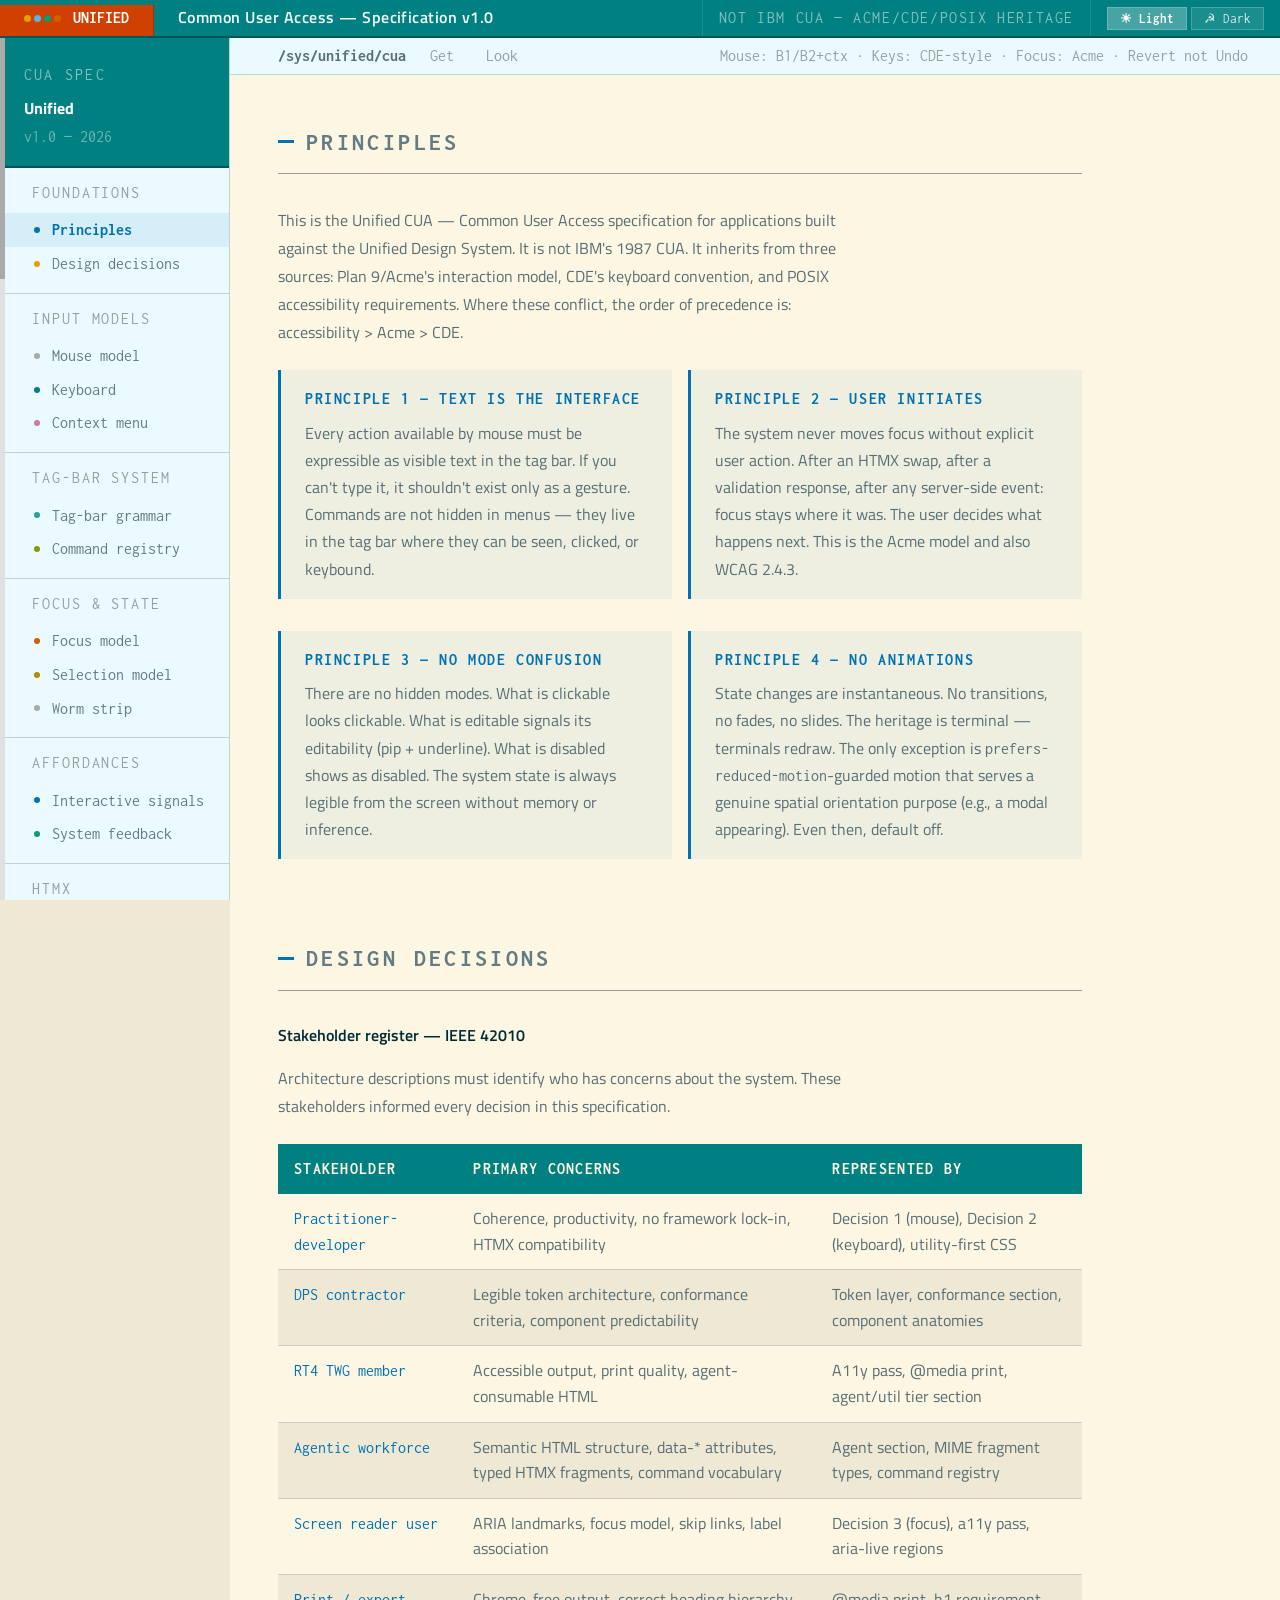
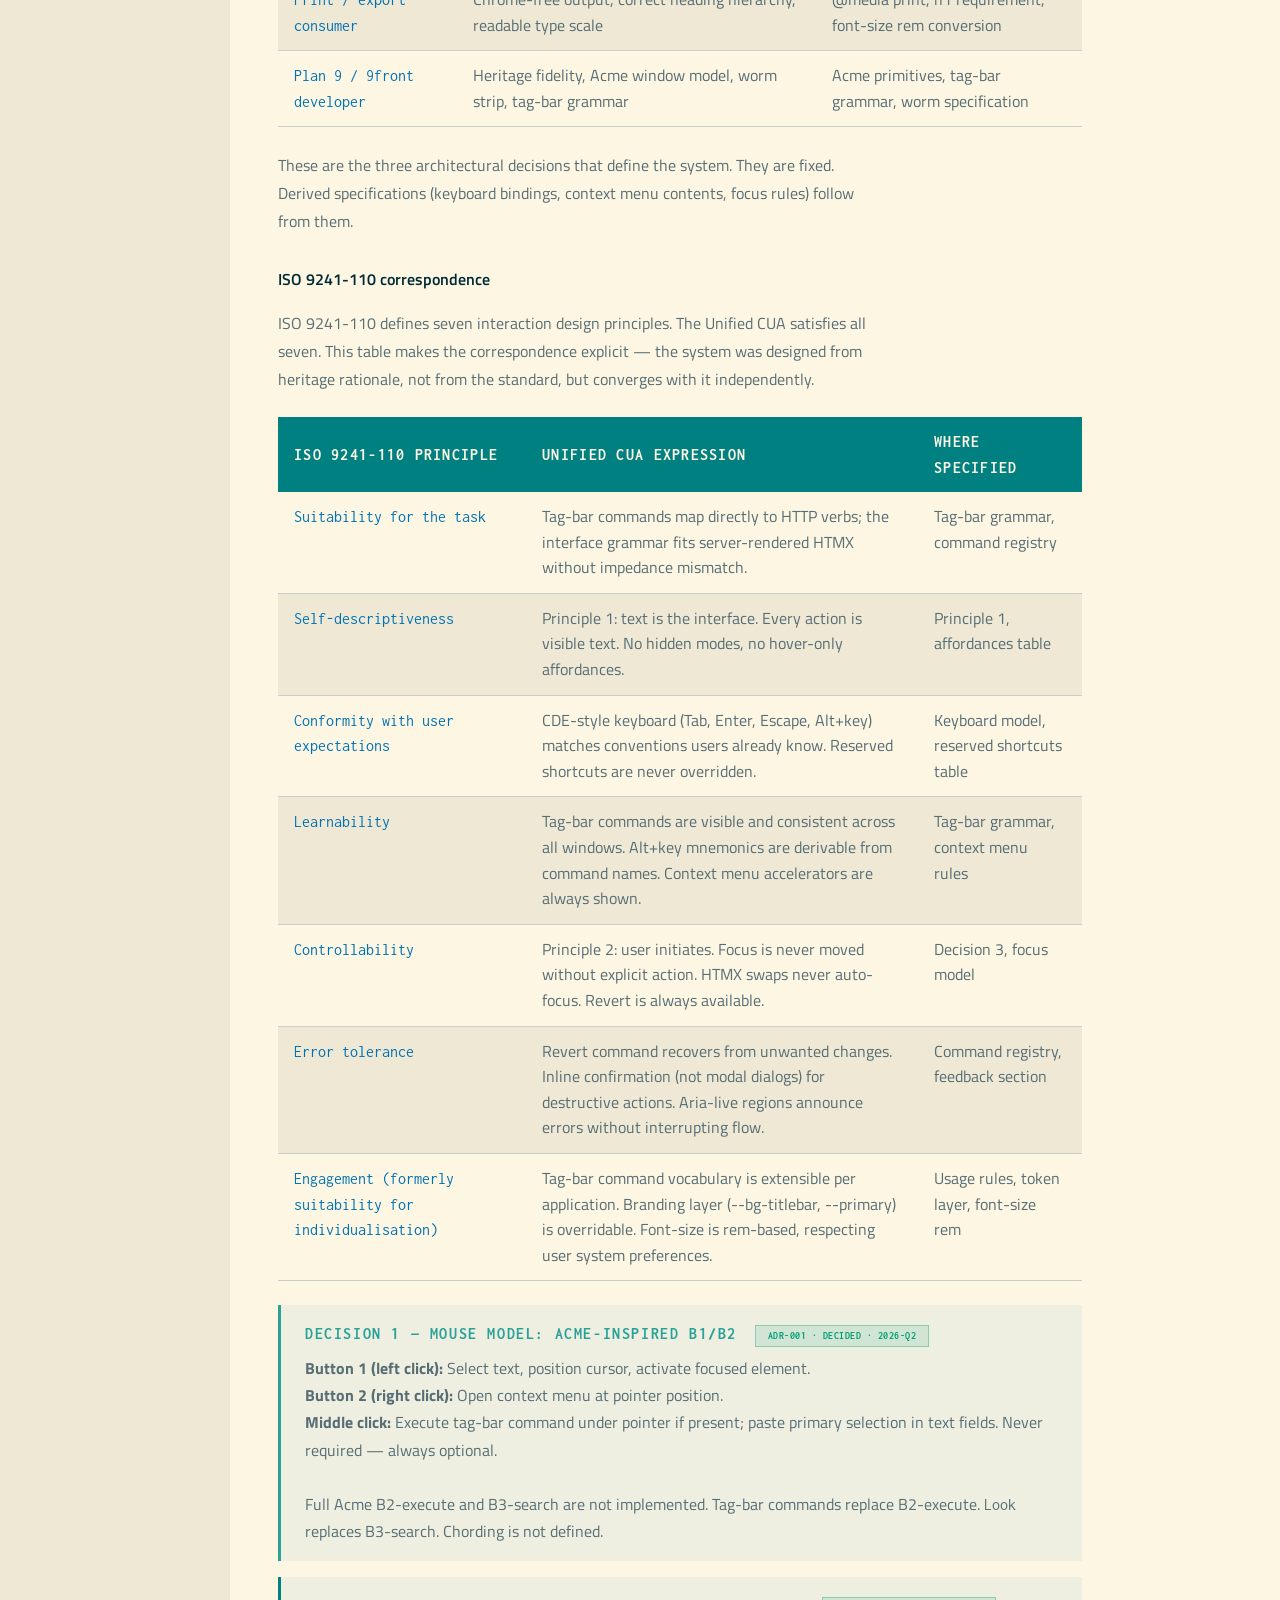
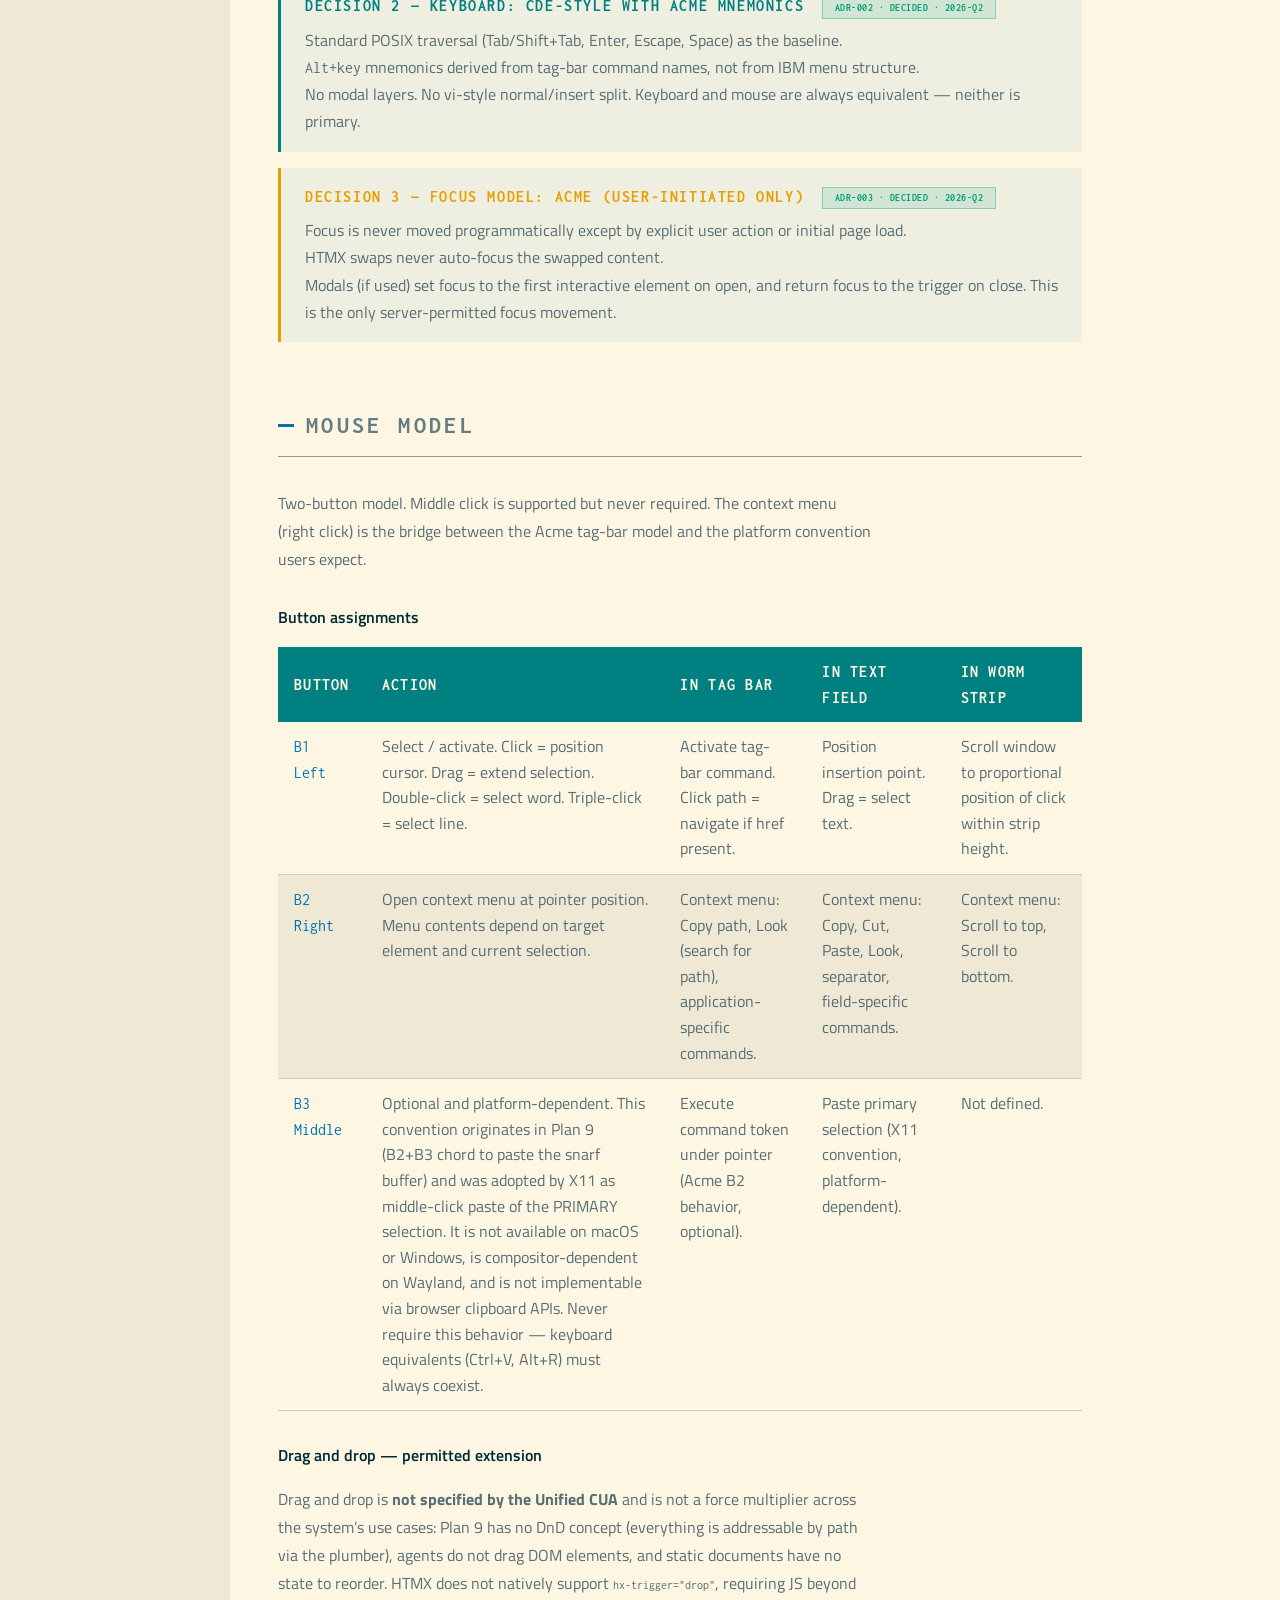
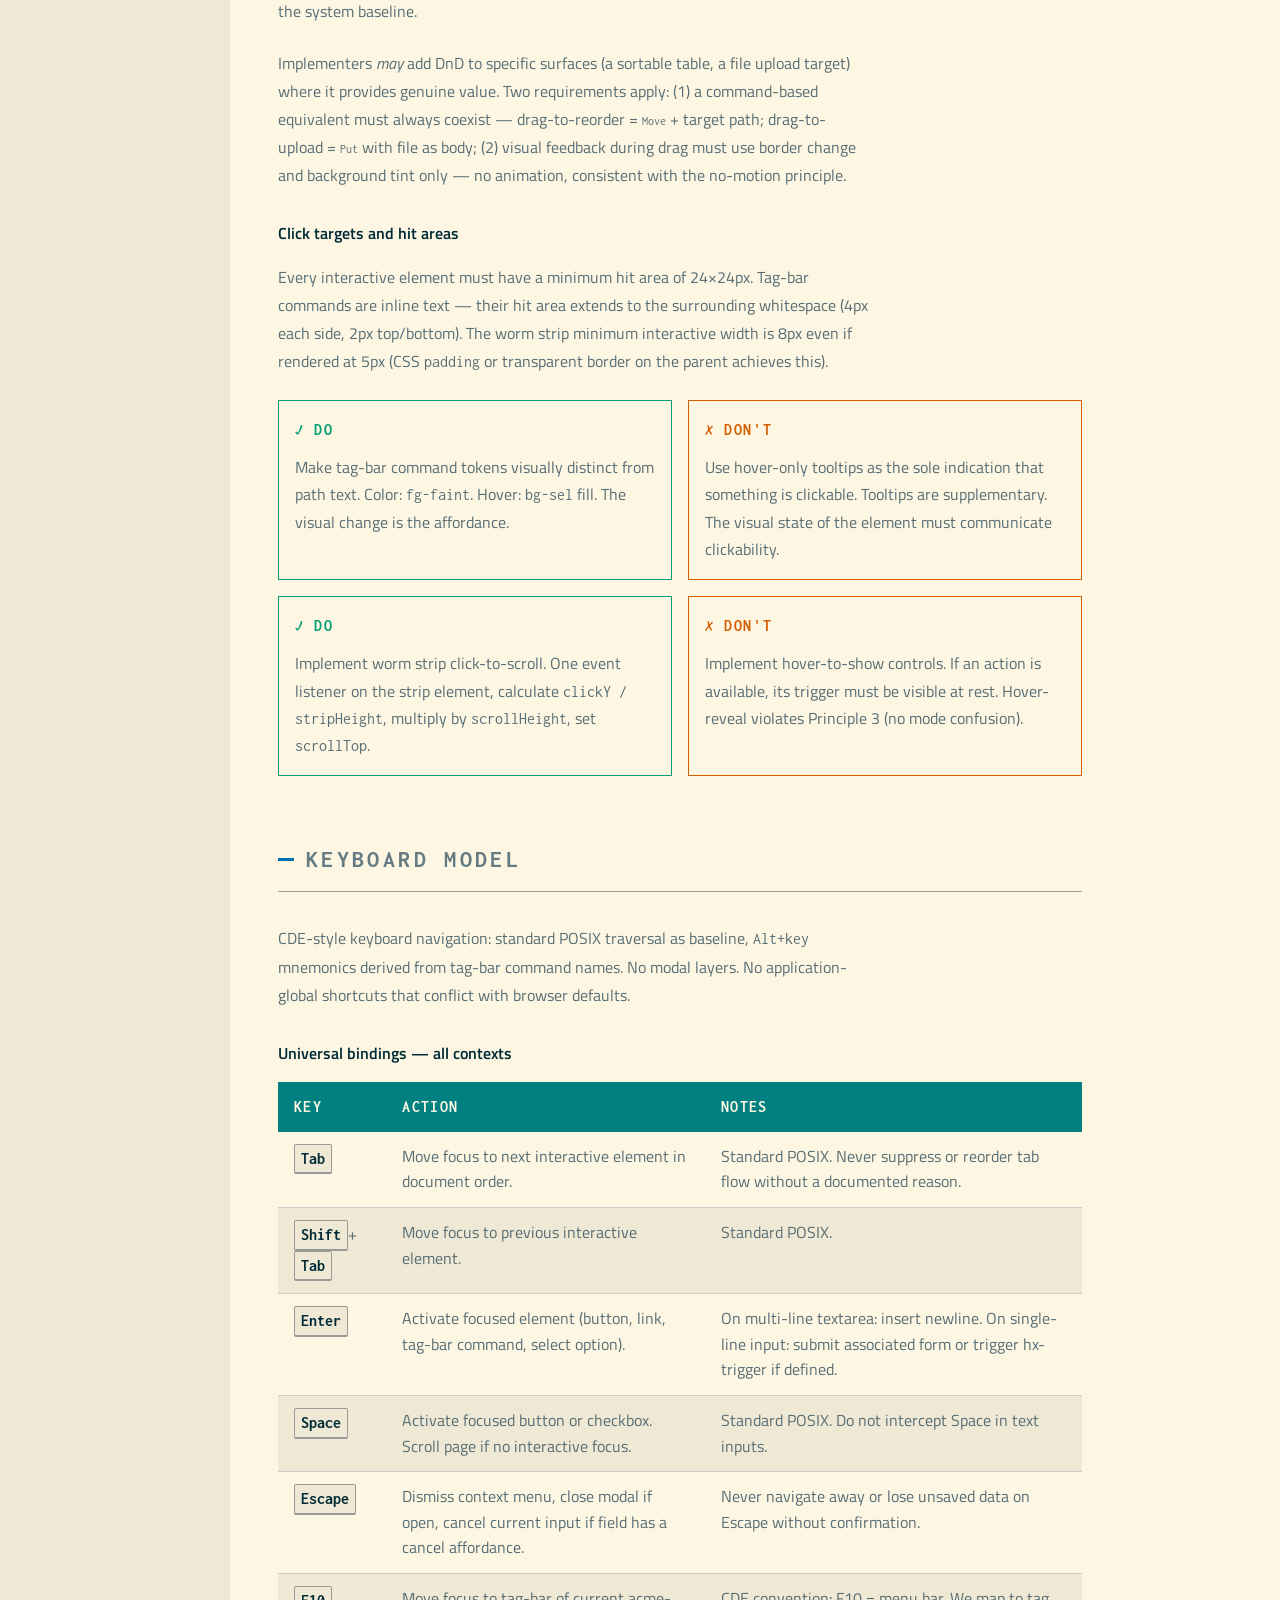
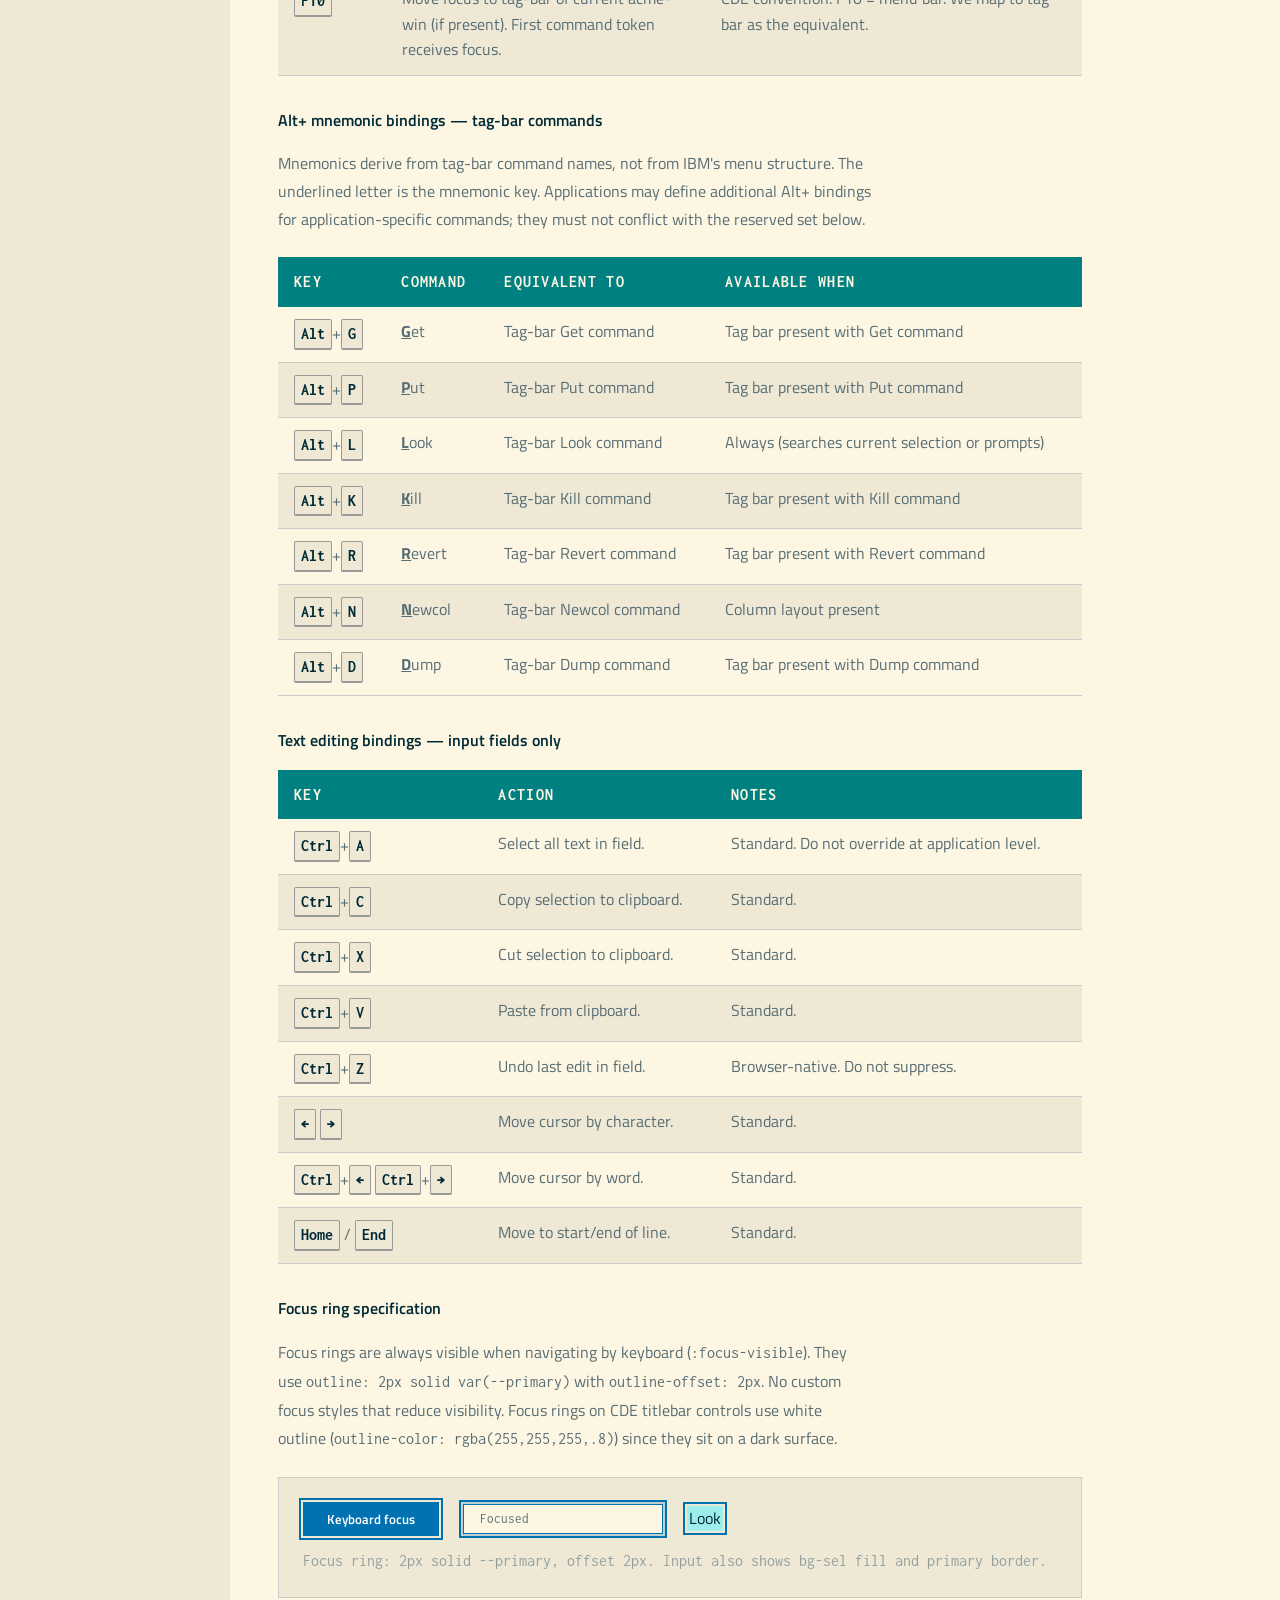
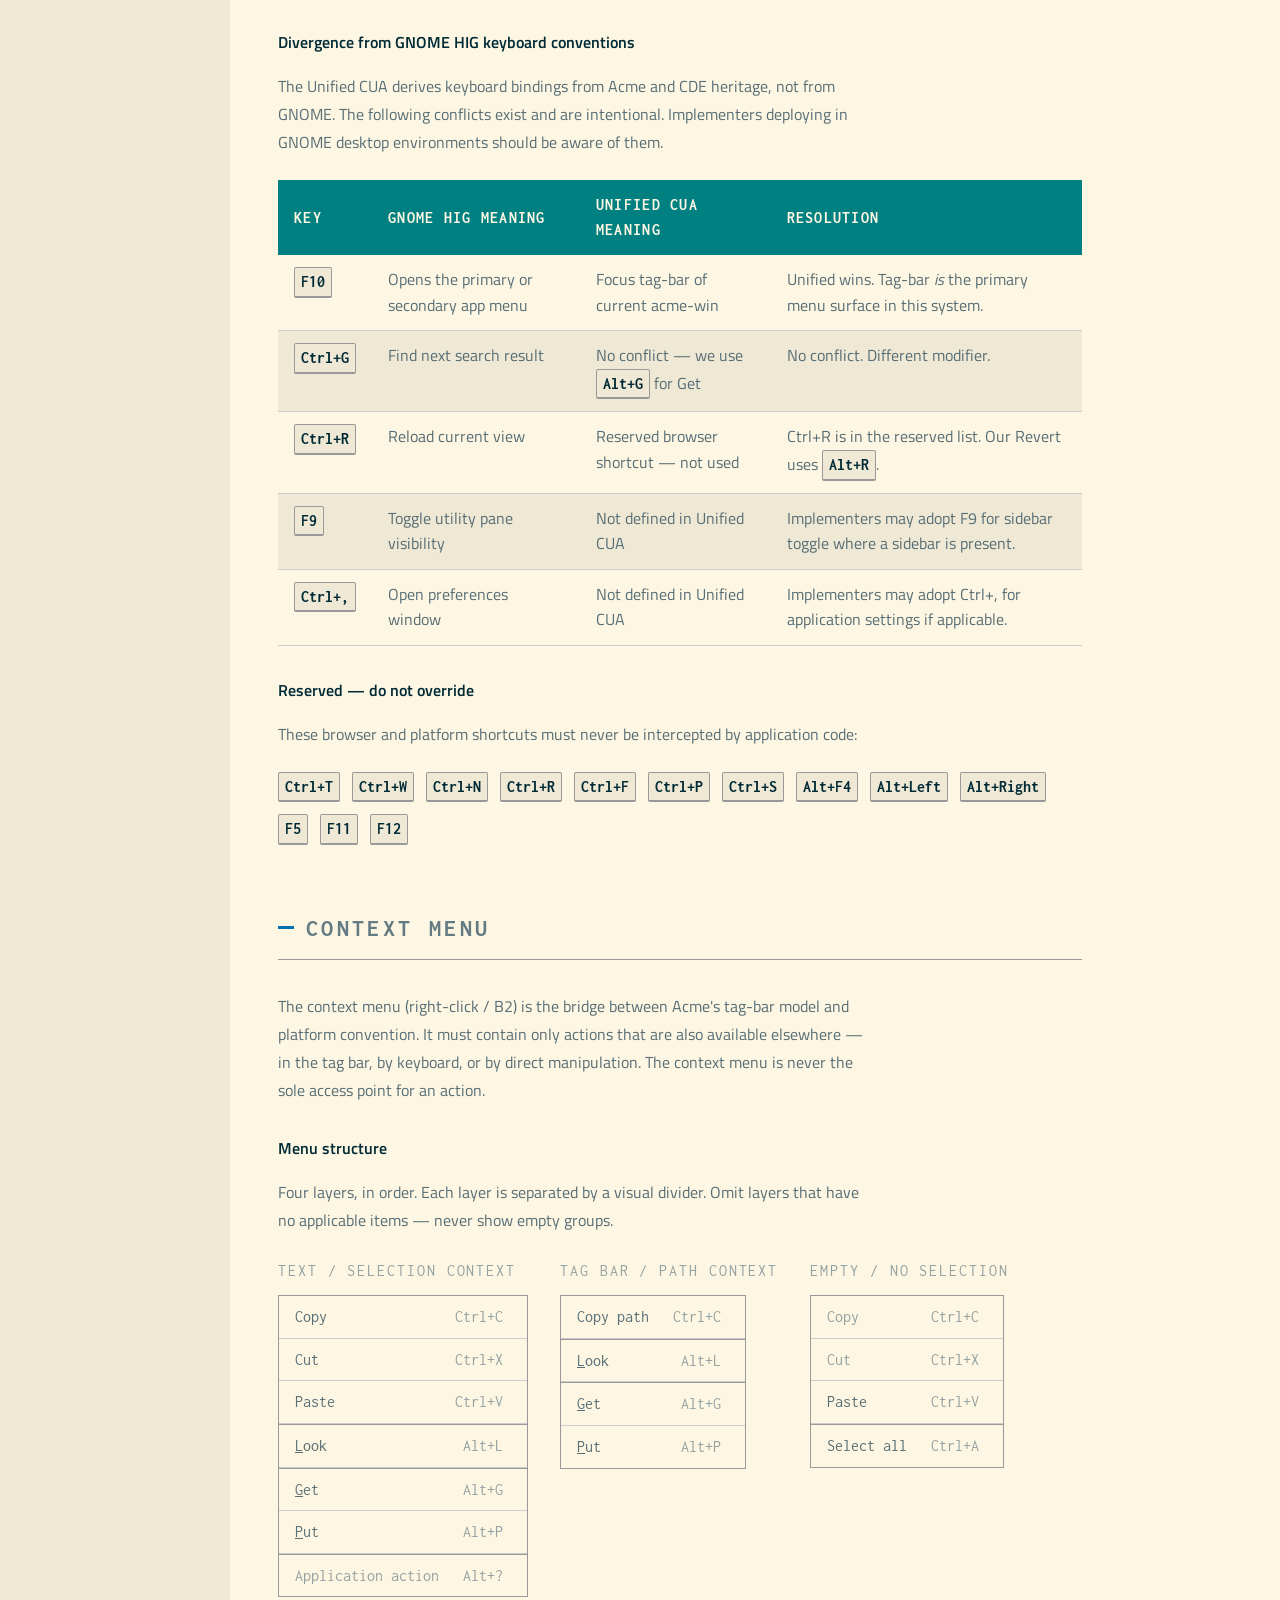
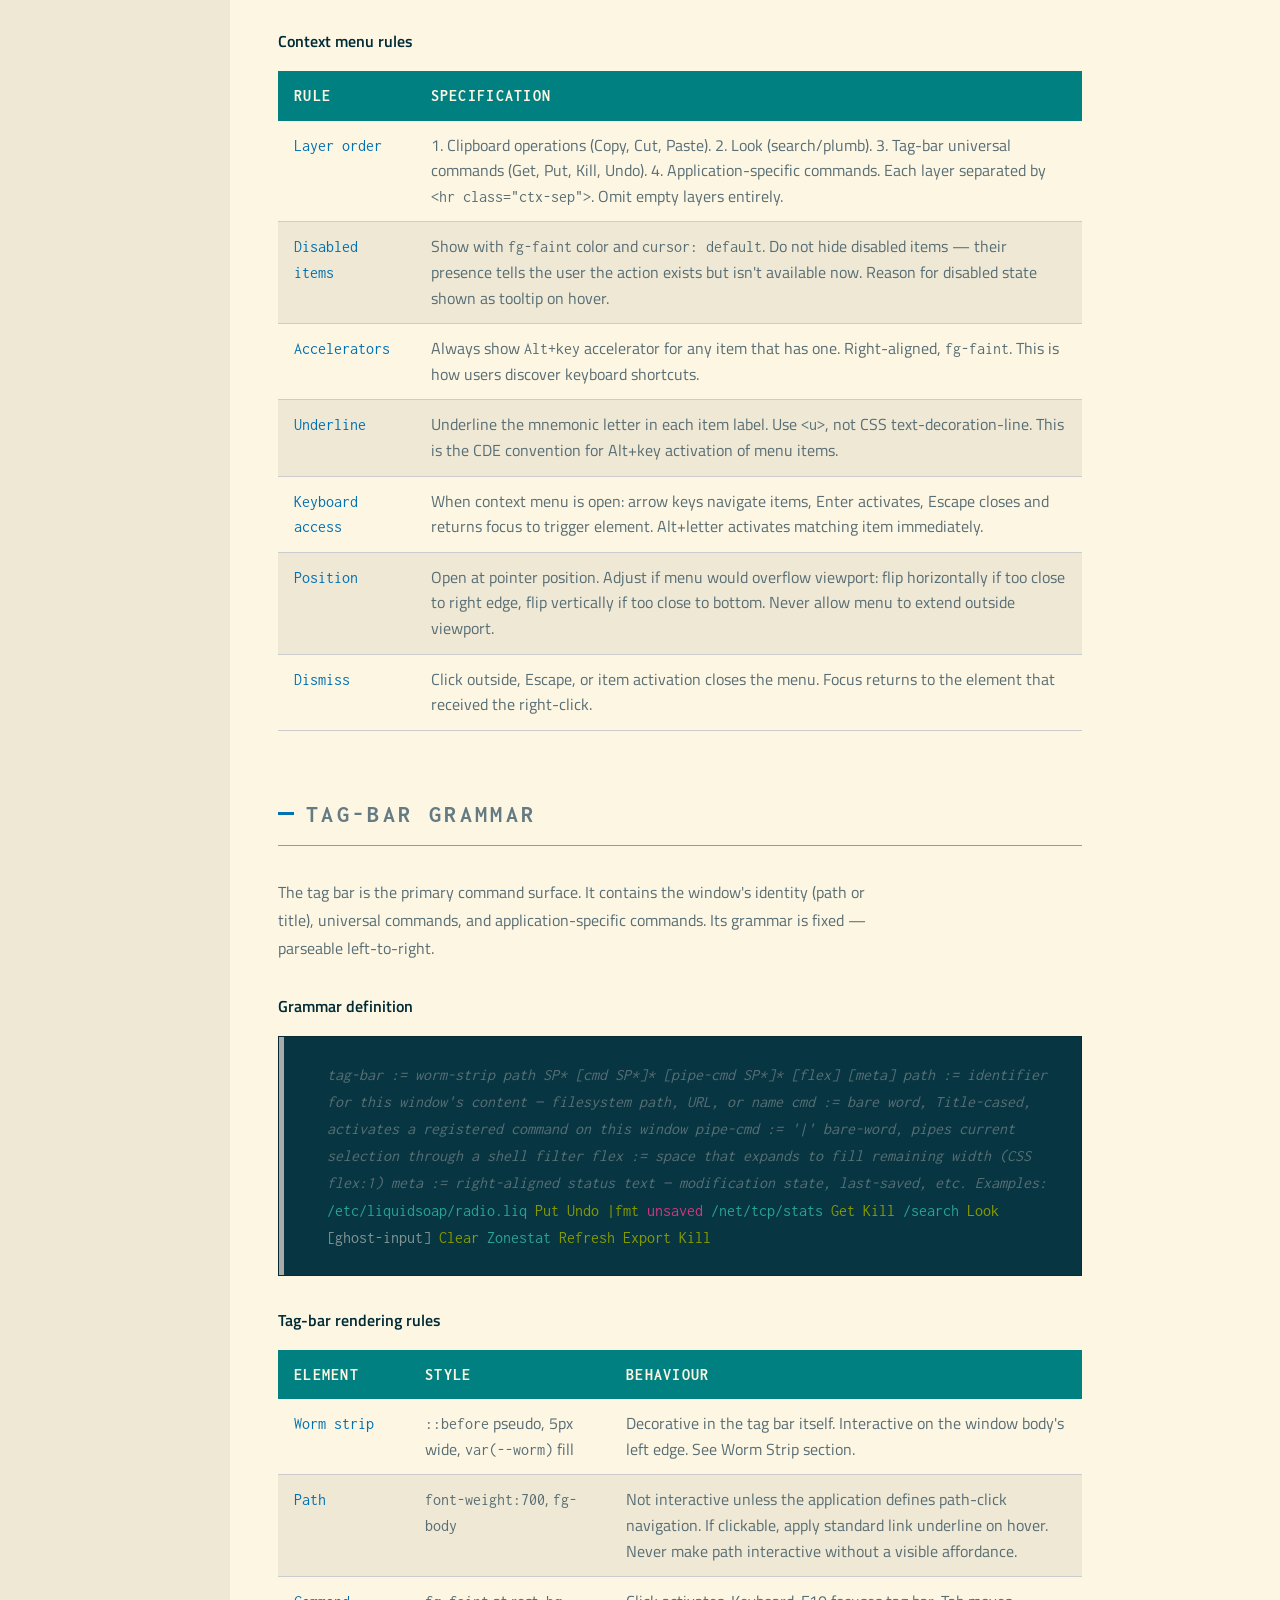
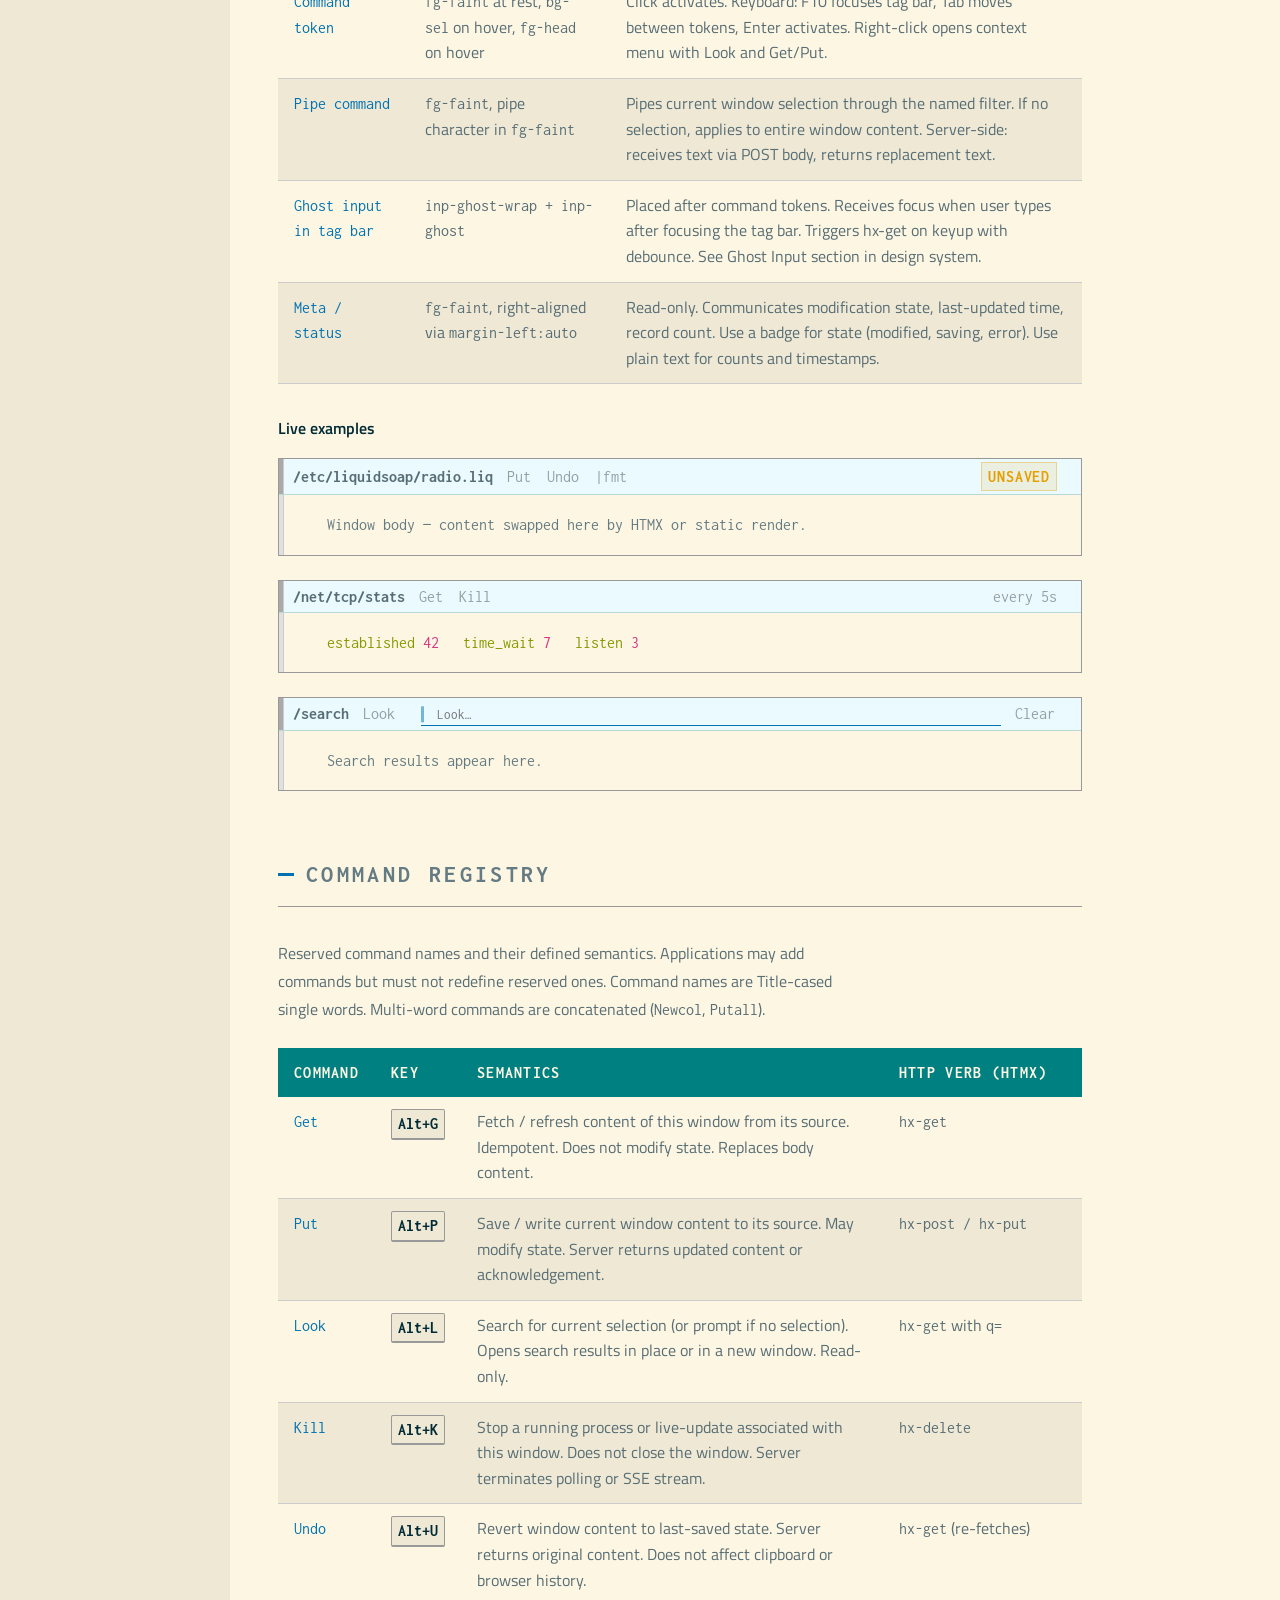
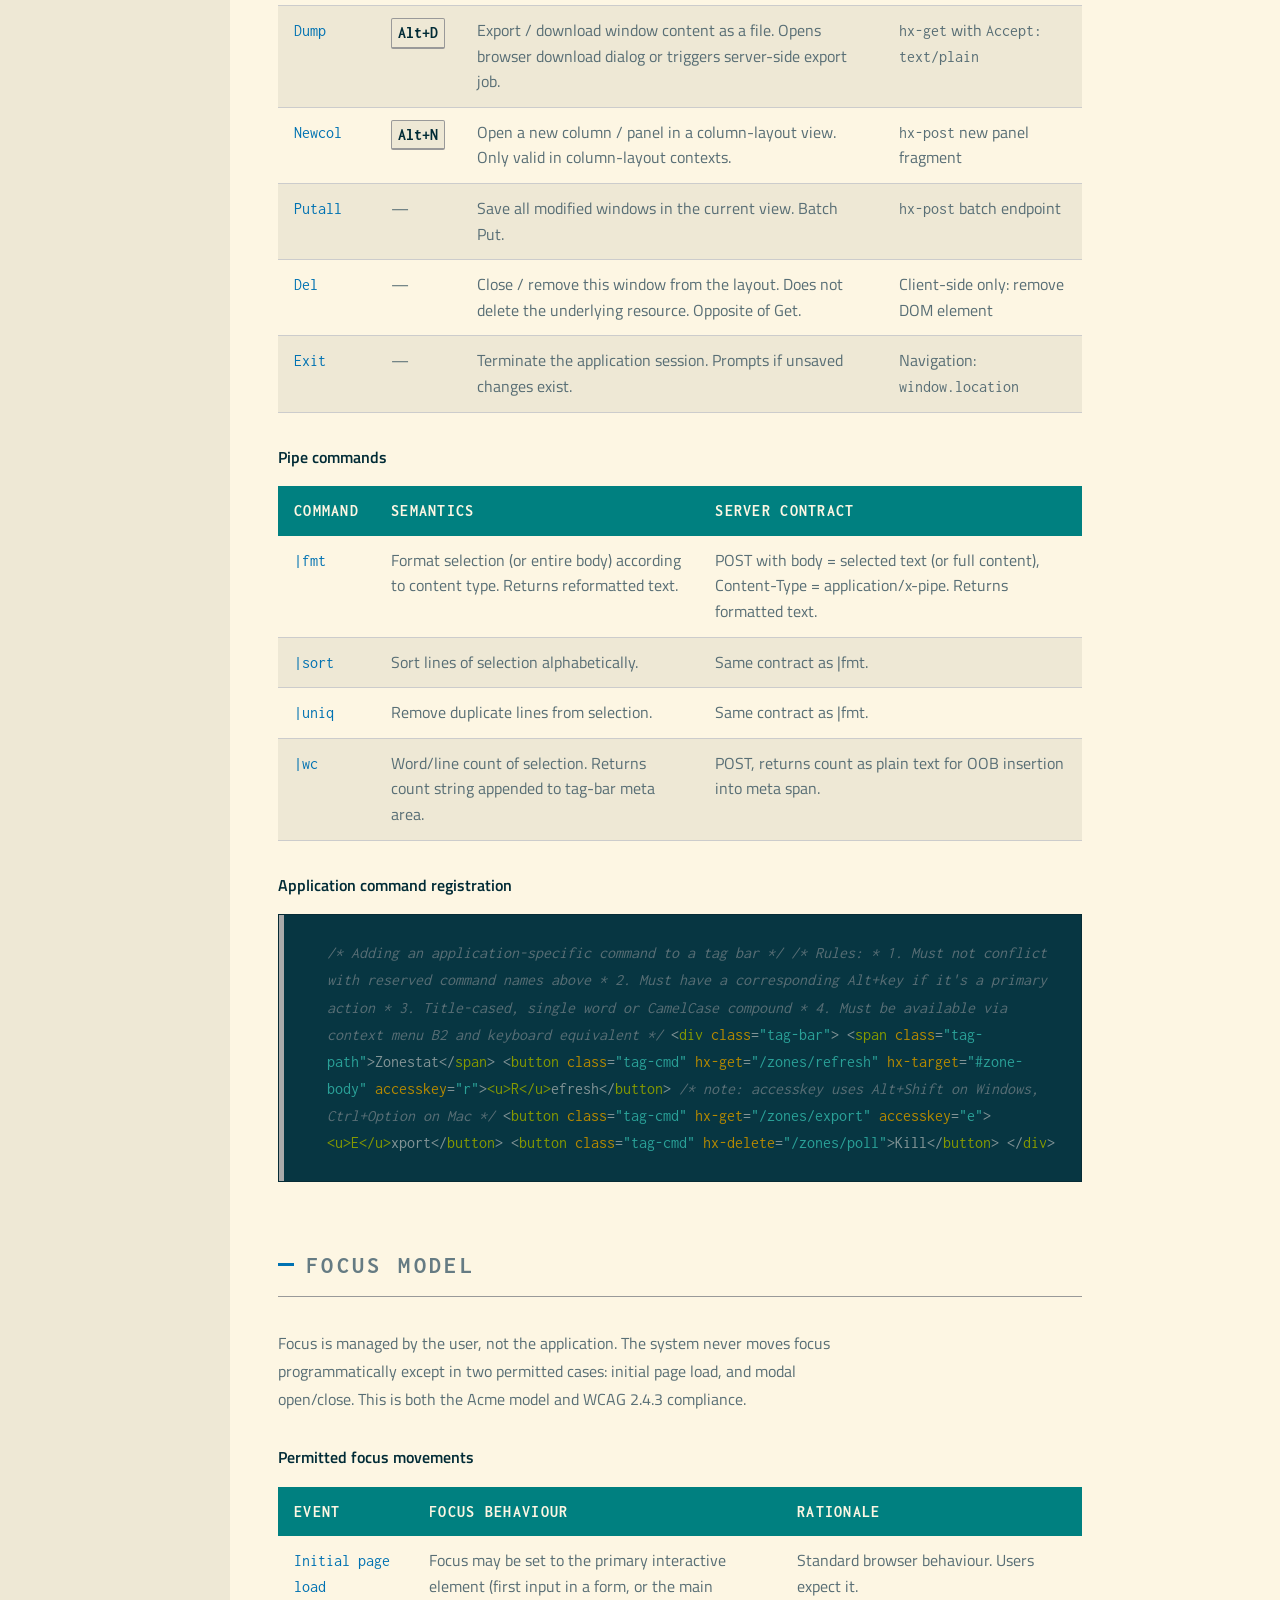
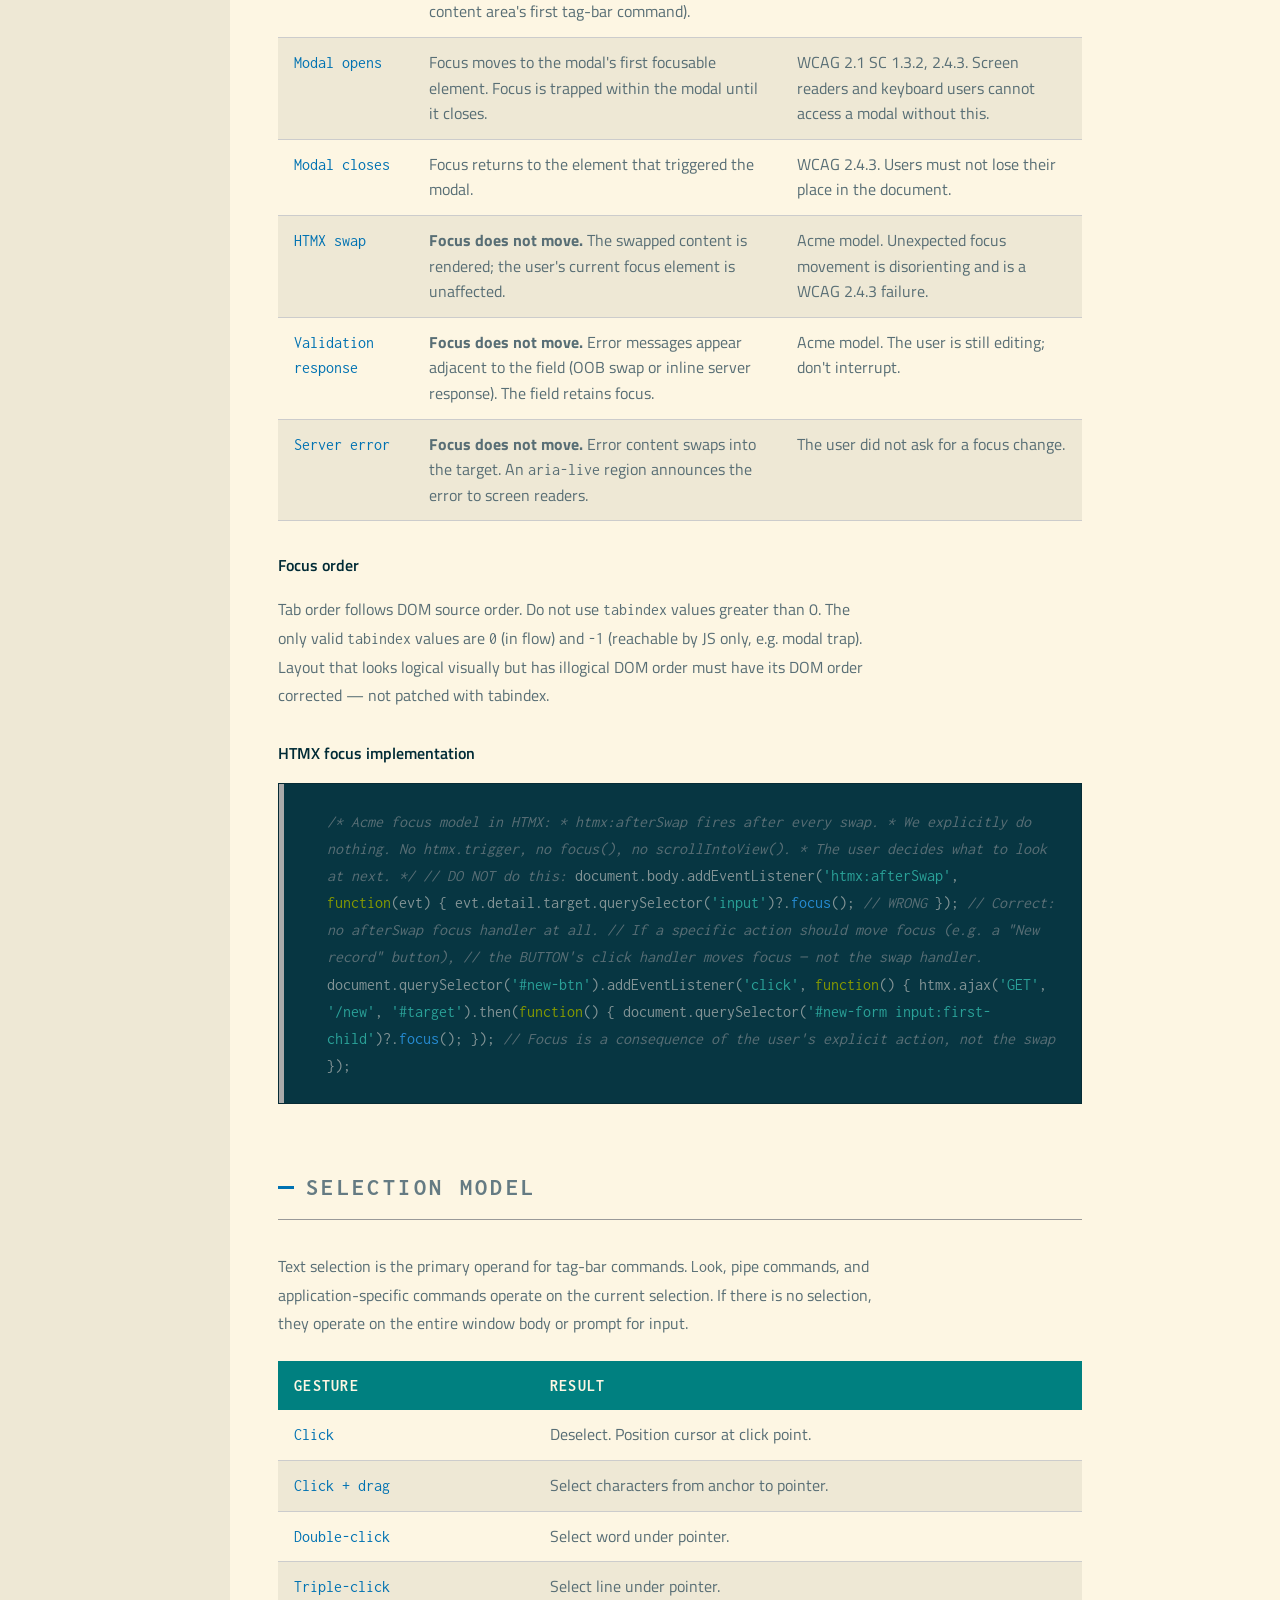
==== cua.html @ cf708d06 "feat: Unified Design System v2.1.0 initial release Design system specification synthesised from four" ====
<!DOCTYPE html>
<html lang="en" data-theme="light">
<head>
<meta charset="UTF-8">
<meta name="viewport" content="width=device-width, initial-scale=1.0">
<title>Unified CUA Specification</title>
<link rel="preconnect" href="https://fonts.googleapis.com">
<link rel="preconnect" href="https://fonts.gstatic.com" crossorigin>
<link href="https://fonts.googleapis.com/css2?family=Titillium+Web:ital,wght@0,300;0,400;0,600;0,700;1,400&family=Inconsolata:wght@400;500;700&display=swap" rel="stylesheet">
<style>
:root {
  --sol-base03:#002b36;--sol-base02:#073642;--sol-base01:#586e75;
  --sol-base00:#657b83;--sol-base0:#839496;--sol-base1:#93a1a1;
  --sol-base2:#eee8d5;--sol-base3:#fdf6e3;
  --sol-cyan:#2aa198;--sol-blue:#268bd2;--sol-green:#859900;
  --sol-magenta:#d33682;--sol-yellow:#b58900;--sol-orange:#cb4b16;
  --oi-blue:#0072b2;--oi-skyblue:#56b4e9;--oi-green:#009e73;
  --oi-orange:#e69f00;--oi-vermillion:#d55e00;--oi-pink:#cc79a7;
  --p9-tag:#eaffff;--p9-sel:#9eeeee;--p9-scroll:#aaaaaa;
  --cde-teal:#008080;--cde-teal-dk:#005555;--sun-orange:#d04000;
  --motif-gray:#c0c0c0;--motif-lt:#e8e8e8;

  --bg:var(--sol-base3);--bg-surface:var(--sol-base2);
  --bg-tag:#eafaff;--bg-titlebar:var(--cde-teal);
  --bg-sel:var(--p9-sel);--bg-code:var(--sol-base02);
  --fg-head:var(--sol-base03);--fg-body:var(--sol-base01);
  --fg-muted:var(--sol-base00);--fg-faint:var(--sol-base1);
  --fg-on-dark:var(--sol-base3);--fg-code:var(--sol-base0);
  --border:#999;--border-lt:#cccccc;--border-tag:#b8d8d8;
  --border-titlebar:var(--cde-teal-dk);
  --primary:var(--oi-blue);--success:var(--oi-green);
  --warning:var(--oi-orange);--danger:var(--oi-vermillion);
  --worm:var(--p9-scroll);--worm-track:#e0e0e0;
  --font-ui:'Titillium Web','Helvetica Neue',Arial,sans-serif;
  --font-mono:'Inconsolata','Courier New',monospace;
  --sp-1:4px;--sp-2:8px;--sp-3:12px;--sp-4:16px;
  --sp-5:24px;--sp-6:32px;--sp-7:48px;--sp-8:64px;
}
[data-theme="dark"] {
  --bg:var(--sol-base03);--bg-surface:var(--sol-base02);
  --bg-tag:#052030;--bg-titlebar:#005060;--bg-sel:#1a4050;
  --bg-code:#011018;
  --fg-head:var(--sol-base2);--fg-body:var(--sol-base1);
  --fg-muted:var(--sol-base0);--fg-faint:var(--sol-base01);
  --fg-on-dark:var(--sol-base3);--fg-code:var(--sol-base0);
  --border:var(--sol-base02);--border-lt:#0d3040;
  --border-tag:#0a3040;--border-titlebar:#003344;
  --primary:var(--oi-skyblue);--success:#00c896;
  --danger:#f07050;--worm:#3a5a6a;--worm-track:#031820;
}
*,*::before,*::after{box-sizing:border-box;margin:0;padding:0}
html{font-size:1.0000remrem}
body{background:var(--bg-surface);color:var(--fg-body);font-family:var(--font-ui);line-height:1.6}
a{color:var(--primary)}
*:focus{outline:none}
*:focus-visible{outline:2px solid var(--primary);outline-offset:2px}


/* Skip to main */
.skip-link {
  position: absolute; top: -40px; left: 0; z-index: 100;
  background: var(--bg-titlebar); color: var(--fg-on-dark);
  padding: var(--sp-3) var(--sp-5);
  font-family: var(--font-mono); font-size: 0.8125rem; font-weight: 700;
  text-decoration: none;
}
.skip-link:focus-visible { top: 0; outline: 2px solid #fff; outline-offset: 2px; }
/* CDE bar */
.cde-bar{background:var(--bg-titlebar);border-bottom:2px solid var(--border-titlebar);display:flex;align-items:stretch;height:38px;position:sticky;top:0;z-index:30}
.cde-logo{background:var(--sun-orange);border-right:1px solid rgba(0,0,0,.2);padding:0 var(--sp-5);display:flex;align-items:center;font-family:var(--font-mono);font-size:0.7500remrem;font-weight:700;color:#fff;gap:var(--sp-3);white-space:nowrap}
.cde-title{padding:0 var(--sp-5);flex:1;display:flex;align-items:center;font-family:var(--font-ui);font-size:0.8750remrem;font-weight:600;color:rgba(255,255,255,.95);letter-spacing:.03em}
.cde-meta{padding:0 var(--sp-4);display:flex;align-items:center;border-left:1px solid rgba(255,255,255,.1)}
.cde-theme{display:flex;align-items:center;gap:4px;padding:0 var(--sp-4);border-left:1px solid rgba(255,255,255,.1)}
.cde-theme button{background:rgba(255,255,255,.1);border:1px solid rgba(255,255,255,.2);color:rgba(255,255,255,.85);font-family:var(--font-mono);font-size:0.6875remrem;padding:3px var(--sp-3);cursor:pointer}
.cde-theme button:hover{background:rgba(255,255,255,.22)}
.cde-theme button.active{background:rgba(255,255,255,.28);color:#fff;font-weight:700}

/* Layout */
.page-wrap{display:grid;grid-template-columns:230px 1fr;min-height:calc(100vh - 38px)}
.sidebar{background:var(--bg-tag);border-right:1px solid var(--border-tag);overflow-y:auto;position:sticky;top:38px;height:calc(100vh - 38px)}
.sidebar::after{content:'';position:fixed;left:0;top:38px;bottom:0;width:5px;background:linear-gradient(to bottom,var(--worm) 0%,var(--worm) 28%,var(--worm-track) 28%);z-index:20;pointer-events:none}
.sb-brand{background:var(--bg-titlebar);padding:var(--sp-5) var(--sp-5) var(--sp-4);border-bottom:2px solid var(--border-titlebar)}
.nav-group{padding:var(--sp-3) 0;border-bottom:1px solid var(--border-lt)}
.nav-lbl{font-family:var(--font-mono);font-size:0.6250remrem;text-transform:uppercase;letter-spacing:.12em;color:var(--fg-faint);padding:0 var(--sp-4) var(--sp-2) var(--sp-6)}
.nav-link{display:flex;align-items:center;gap:var(--sp-3);padding:4px var(--sp-4) 4px var(--sp-6);font-family:var(--font-mono);font-size:0.7500remrem;color:var(--fg-muted);text-decoration:none;border-left:2px solid transparent}
.nav-link:hover{background:color-mix(in srgb,var(--primary) 7%,transparent);color:var(--fg-body);text-decoration:none}
.nav-link.active{color:var(--primary);border-left-color:var(--primary);background:color-mix(in srgb,var(--primary) 9%,transparent);font-weight:700}
.nav-dot{width:6px;height:6px;border-radius:50%;flex-shrink:0}

/* Main */
.main{background:var(--bg);overflow-y:auto}
.ctag{background:var(--bg-tag);border-bottom:1px solid var(--border-tag);padding:4px var(--sp-6) 4px var(--sp-7);font-family:var(--font-mono);font-size:0.7500remrem;color:var(--fg-muted);display:flex;align-items:center;gap:var(--sp-4);position:sticky;top:0;z-index:5}
.ctag strong{color:var(--fg-body)}
.ctag .tag-cmd{cursor:pointer;padding:1px var(--sp-2)}
.ctag .tag-cmd:hover{background:var(--bg-sel);color:var(--fg-head)}
.cb{padding:var(--sp-7) var(--sp-7);max-width:900px}

/* Sections */
.section{margin-bottom:var(--sp-8);scroll-margin-top:calc(38px + var(--sp-7))}
.sec-title{display:flex;align-items:center;gap:var(--sp-3);font-family:var(--font-mono);font-size:0.6875remrem;font-weight:700;text-transform:uppercase;letter-spacing:.14em;color:var(--fg-muted);padding-bottom:var(--sp-3);border-bottom:1px solid var(--border);margin-bottom:var(--sp-6)}
.sec-title-bar{width:16px;height:3px;background:var(--primary);flex-shrink:0}
.ssub{font-family:var(--font-ui);font-size:0.9375remrem;font-weight:600;color:var(--fg-head);margin:var(--sp-6) 0 var(--sp-4)}
.prose{font-family:var(--font-ui);font-size:0.8750remrem;line-height:1.75;color:var(--fg-body);max-width:66ch;margin-bottom:var(--sp-5)}
.lsm{font-family:var(--font-mono);font-size:0.6250remrem;text-transform:uppercase;letter-spacing:.12em;color:var(--fg-faint);margin-bottom:var(--sp-3)}
.demo{background:var(--bg-surface);border:1px solid var(--border-lt);padding:var(--sp-5);margin-bottom:var(--sp-5)}

/* Tag bar */
.tag-bar{background:var(--bg-tag);border-bottom:1px solid var(--border-tag);padding:3px var(--sp-5) 3px 14px;font-family:var(--font-mono);font-size:0.7500remrem;color:var(--fg-body);display:flex;align-items:center;gap:var(--sp-3);position:relative}
.tag-bar::before{content:'';position:absolute;left:0;top:0;bottom:0;width:5px;background:var(--worm);border-right:1px solid var(--border-lt)}
.tag-path{font-weight:700}
.tag-cmd{color:var(--fg-faint);cursor:pointer;padding:0 2px}
.tag-cmd:hover{background:var(--bg-sel);color:var(--fg-head)}
.acme-win{border:1px solid var(--border);margin-bottom:var(--sp-5)}
.acme-body{background:var(--bg);padding:var(--sp-5) var(--sp-5) var(--sp-5) var(--sp-7);font-family:var(--font-mono);font-size:0.8125remrem;line-height:1.7;color:var(--fg-body);position:relative}
.acme-body::before{content:'';position:absolute;left:0;top:0;bottom:0;width:5px;background:var(--worm-track);border-right:1px solid var(--border-lt)}

/* Code block */
.code-block{background:var(--bg-code);padding:var(--sp-5) var(--sp-5) var(--sp-5) var(--sp-7);font-family:var(--font-mono);font-size:0.8125remrem;line-height:1.7;color:var(--fg-code);overflow-x:auto;position:relative;border:1px solid rgba(0,0,0,.2);margin-bottom:var(--sp-5)}
.code-block::before{content:'';position:absolute;left:0;top:0;bottom:0;width:5px;background:var(--worm)}
.tkw{color:var(--sol-green)}.tst{color:var(--sol-cyan)}.tnu{color:var(--sol-magenta)}
.tcm{color:var(--sol-base01);font-style:italic}.tfn{color:var(--sol-blue)}
.tva{color:var(--sol-yellow)}.tty{color:var(--sol-orange)}

/* Spec table */
.spec-table{width:100%;border-collapse:collapse;font-size:0.8125remrem;margin-bottom:var(--sp-5)}
.spec-table th{background:var(--bg-titlebar);color:var(--fg-on-dark);padding:var(--sp-3) var(--sp-4);text-align:left;font-family:var(--font-mono);font-size:0.6875remrem;text-transform:uppercase;letter-spacing:.08em}
.spec-table td{padding:var(--sp-3) var(--sp-4);border-bottom:1px solid var(--border-lt);color:var(--fg-body);vertical-align:top}
.spec-table tr:nth-child(even) td{background:var(--bg-surface)}
.spec-table tr:hover td{background:var(--bg-sel)}
.spec-table .key{font-family:var(--font-mono);font-size:0.7500remrem;color:var(--primary)}
.spec-table .note{font-size:0.7500remrem;color:var(--fg-muted);margin-top:3px}

/* Key badge */
.kbd{display:inline-block;font-family:var(--font-mono);font-size:0.6875remrem;font-weight:700;padding:1px 6px;border:1px solid var(--border);background:var(--bg-surface);color:var(--fg-head);border-radius:2px;border-bottom-width:2px;white-space:nowrap}
[data-theme="dark"] .kbd{background:var(--bg-surface);border-color:var(--border-lt)}

/* Decision block */
.decision{border-left:3px solid var(--primary);padding:var(--sp-4) var(--sp-5);margin-bottom:var(--sp-4);background:color-mix(in srgb,var(--primary) 6%,transparent)}
.decision-head{font-family:var(--font-mono);font-size:0.6875remrem;font-weight:700;text-transform:uppercase;letter-spacing:.1em;color:var(--primary);margin-bottom:var(--sp-2)}
.decision-body{font-size:0.8750remrem;color:var(--fg-body);line-height:1.7}

/* Do/don't */
.rule-grid{display:grid;grid-template-columns:1fr 1fr;gap:var(--sp-4);margin-bottom:var(--sp-5)}
.rule-do{border:1px solid var(--success);padding:var(--sp-4)}
.rule-dont{border:1px solid var(--danger);padding:var(--sp-4)}
.rule-lbl{font-family:var(--font-mono);font-size:0.6875remrem;font-weight:700;text-transform:uppercase;letter-spacing:.1em;margin-bottom:var(--sp-3)}
.rule-do .rule-lbl{color:var(--success)}
.rule-dont .rule-lbl{color:var(--danger)}
[data-theme="dark"] .rule-do .rule-lbl{color:#3dddaa}
[data-theme="dark"] .rule-dont .rule-lbl{color:#f07060}
.rule-body{font-size:0.8125remrem;color:var(--fg-body);line-height:1.7}

/* Context menu demo */
.ctx-menu{background:var(--bg);border:1px solid var(--border);min-width:180px;display:inline-block}
.ctx-item{padding:var(--sp-2) var(--sp-5) var(--sp-2) var(--sp-4);font-family:var(--font-mono);font-size:0.8125remrem;color:var(--fg-body);display:flex;justify-content:space-between;align-items:center;gap:var(--sp-5);cursor:pointer;border-bottom:1px solid var(--border-lt)}
.ctx-item:last-child{border-bottom:none}
.ctx-item:hover{background:var(--bg-sel);color:var(--fg-head)}
.ctx-item.ctx-disabled{color:var(--fg-faint);cursor:default}
.ctx-item.ctx-disabled:hover{background:transparent;color:var(--fg-faint)}
.ctx-sep{border-bottom:1px solid var(--border);margin:0}
.ctx-accel{font-size:0.6875remrem;color:var(--fg-faint);font-family:var(--font-mono)}
.ctx-item:hover .ctx-accel{color:var(--fg-muted)}

/* Interactive worm demo */
.worm-demo{display:flex;gap:var(--sp-5);align-items:stretch}
.worm-strip-demo{width:8px;background:var(--worm-track);border-right:1px solid var(--border-lt);position:relative;cursor:pointer;flex-shrink:0}
.worm-thumb{position:absolute;left:0;right:0;background:var(--worm)}

/* Badge */
.badge{display:inline-block;padding:2px var(--sp-3);font-family:var(--font-mono);font-size:0.6875remrem;font-weight:700;text-transform:uppercase;letter-spacing:.05em;border:1px solid}
.badge-ok{background:color-mix(in srgb,var(--success) 12%,transparent);border-color:color-mix(in srgb,var(--success) 35%,transparent);color:var(--success)}
.badge-info{background:color-mix(in srgb,var(--primary) 12%,transparent);border-color:color-mix(in srgb,var(--primary) 35%,transparent);color:var(--primary)}
.badge-warn{background:color-mix(in srgb,var(--warning) 12%,transparent);border-color:color-mix(in srgb,var(--warning) 35%,transparent);color:var(--warning)}
.badge-crit{background:color-mix(in srgb,var(--danger) 12%,transparent);border-color:color-mix(in srgb,var(--danger) 35%,transparent);color:var(--danger)}

/* Scrollbar */
::-webkit-scrollbar{width:6px;height:6px}
::-webkit-scrollbar-track{background:var(--worm-track)}
::-webkit-scrollbar-thumb{background:var(--worm)}

/* ── FORCED COLORS (Windows High Contrast / Apple Increase Contrast) ──────
   Overrides Solarized palette with OS-mandated system colors.
   Required for federal procurement and WCAG 1.4.11.               */
@media (forced-colors: active) {
  :root {
    --bg:          Canvas;
    --bg-surface:  Canvas;
    --bg-tag:      Canvas;
    --bg-sel:      Highlight;
    --fg-head:     CanvasText;
    --fg-body:     CanvasText;
    --fg-muted:    CanvasText;
    --fg-faint:    GrayText;
    --fg-on-dark:  CanvasText;
    --border:      ButtonText;
    --border-lt:   ButtonText;
    --border-tag:  ButtonText;
    --primary:     Highlight;
    --success:     CanvasText;
    --warning:     CanvasText;
    --danger:      CanvasText;
    --worm:        ButtonText;
    --worm-track:  Canvas;
  }
  .cde-bar, .sb-brand, .tag-bar, .acme-win,
  .card-head, .chdr, .badge, .alert,
  .btn, .inp, .inp-ghost, .data-table th,
  .dtbl th, .spec-table th { forced-color-adjust: none; }
  .skip-link:focus-visible { outline: 3px solid Highlight; }
  *:focus-visible { outline: 2px solid Highlight; outline-offset: 2px; }
}

/* ── POINTER: COARSE (tablet / touch contexts) ─────────────────────────────
   Desktop/tablet first. Coarse pointer = touch. Increase hit targets to 44px.
   Tag-bar commands, worm strip, nav links, buttons all benefit.    */
@media (pointer: coarse) {
  .tag-cmd           { padding: var(--sp-3) var(--sp-4); min-height: 44px;
                       display: inline-flex; align-items: center; }
  .ctag .tag-cmd     { min-height: 38px; padding: var(--sp-2) var(--sp-4); }
  .nav-link          { padding-top: var(--sp-3); padding-bottom: var(--sp-3); min-height: 44px; }
  .worm-strip-demo   { width: 16px; min-width: 16px; }
  .worm-global       { width: 10px; }
  .sidebar::after    { width: 10px; }
  .btn               { min-height: 44px; padding: var(--sp-3) var(--sp-5); }
  .inp               { min-height: 44px; padding: var(--sp-3) var(--sp-4); }
  .cde-btn, .cdecb   { width: 44px; height: 44px; font-size: 14px; }
}
</style>
</head>
<body>

<a href="#main-content" class="skip-link">Skip to main content</a>
<div class="cde-bar">
  <div class="cde-logo">
    <span style="display:flex;gap:3px">
      <span style="width:7px;height:7px;border-radius:50%;background:#e69f00"></span>
      <span style="width:7px;height:7px;border-radius:50%;background:#56b4e9"></span>
      <span style="width:7px;height:7px;border-radius:50%;background:#009e73"></span>
      <span style="width:7px;height:7px;border-radius:50%;background:#d55e00"></span>
    </span>
    UNIFIED
  </div>
  <div class="cde-title">Common User Access &mdash; Specification v1.0</div>
  <div class="cde-meta">
    <span style="font-family:var(--font-mono);font-size:0.6250remrem;color:rgba(255,255,255,.5);text-transform:uppercase;letter-spacing:.1em">Not IBM CUA &mdash; Acme/CDE/POSIX heritage</span>
  </div>
  <div class="cde-theme">
    <button id="btn-light" class="active" onclick="setTheme('light','btn-light')">&#9728; Light</button>
    <button id="btn-dark"  onclick="setTheme('dark','btn-dark')">&#9773; Dark</button>
  </div>
</div>

<div class="page-wrap">
<nav class="sidebar" aria-label="CUA specification navigation">
  <div class="sb-brand">
    <div style="font-family:var(--font-mono);font-size:0.6250remrem;text-transform:uppercase;letter-spacing:.14em;color:rgba(255,255,255,.5);margin-bottom:var(--sp-2)">CUA Spec</div>
    <div style="font-family:var(--font-ui);font-size:1.2500remrem;font-weight:700;color:#fff">Unified</div>
    <div style="font-family:var(--font-mono);font-size:0.6875remrem;color:rgba(255,255,255,.42);margin-top:3px">v1.0 &mdash; 2026</div>
  </div>
  <div class="nav-group">
    <div class="nav-lbl">Foundations</div>
    <a class="nav-link active" href="#principles"><span class="nav-dot" style="background:var(--oi-blue)" aria-hidden="true"></span>Principles</a>
    <a class="nav-link" href="#decisions"><span class="nav-dot" style="background:var(--oi-orange)" aria-hidden="true"></span>Design decisions</a>
  </div>
  <div class="nav-group">
    <div class="nav-lbl">Input models</div>
    <a class="nav-link" href="#mouse"><span class="nav-dot" style="background:var(--p9-scroll)" aria-hidden="true"></span>Mouse model</a>
    <a class="nav-link" href="#keyboard"><span class="nav-dot" style="background:var(--cde-teal)" aria-hidden="true"></span>Keyboard</a>
    <a class="nav-link" href="#context"><span class="nav-dot" style="background:var(--oi-pink)" aria-hidden="true"></span>Context menu</a>
  </div>
  <div class="nav-group">
    <div class="nav-lbl">Tag-bar system</div>
    <a class="nav-link" href="#tagbar"><span class="nav-dot" style="background:var(--sol-cyan)" aria-hidden="true"></span>Tag-bar grammar</a>
    <a class="nav-link" href="#commands"><span class="nav-dot" style="background:var(--sol-green)" aria-hidden="true"></span>Command registry</a>
  </div>
  <div class="nav-group">
    <div class="nav-lbl">Focus &amp; state</div>
    <a class="nav-link" href="#focus"><span class="nav-dot" style="background:var(--oi-vermillion)" aria-hidden="true"></span>Focus model</a>
    <a class="nav-link" href="#selection"><span class="nav-dot" style="background:var(--sol-yellow)" aria-hidden="true"></span>Selection model</a>
    <a class="nav-link" href="#worm"><span class="nav-dot" style="background:var(--p9-scroll)" aria-hidden="true"></span>Worm strip</a>
  </div>
  <div class="nav-group">
    <div class="nav-lbl">Affordances</div>
    <a class="nav-link" href="#affordances"><span class="nav-dot" style="background:var(--oi-blue)" aria-hidden="true"></span>Interactive signals</a>
    <a class="nav-link" href="#feedback"><span class="nav-dot" style="background:var(--oi-green)" aria-hidden="true"></span>System feedback</a>
  </div>
  <div class="nav-group">
    <div class="nav-lbl">HTMX</div>
    <a class="nav-link" href="#htmx-cua"><span class="nav-dot" style="background:var(--oi-orange)" aria-hidden="true"></span>HTMX interaction</a>

    <a class="nav-link" href="#conformance"><span class="nav-dot" style="background:var(--oi-green)" aria-hidden="true"></span>Conformance</a>
    <a class="nav-link" href="#agents"><span class="nav-dot" style="background:var(--oi-pink)" aria-hidden="true"></span>Agent / util tier</a>
  </div>
</nav>

<main class="main" id="main-content">
  <h1 style="position:absolute;width:1px;height:1px;overflow:hidden;clip:rect(0 0 0 0);white-space:nowrap">Common User Access &#8212; Unified CUA Specification v1.0</h1>
  <!-- Aria-live regions — always present, visually hidden -->
  <div id="live-status" aria-live="polite"   aria-atomic="true" style="position:absolute;width:1px;height:1px;overflow:hidden;clip:rect(0 0 0 0);white-space:nowrap"></div>
  <div id="live-error"  aria-live="assertive" aria-atomic="true" style="position:absolute;width:1px;height:1px;overflow:hidden;clip:rect(0 0 0 0);white-space:nowrap"></div>
  <div class="ctag">
    <strong>/sys/unified/cua</strong>
    <span class="tag-cmd">Get</span><span class="tag-cmd">Look</span>
    <span style="flex:1"></span>
    <span style="color:var(--fg-faint)">Mouse: B1/B2+ctx &middot; Keys: CDE-style &middot; Focus: Acme &middot; Revert not Undo</span>
  </div>
  <div class="cb">

<section class="section" id="principles">
  <h2 class="sec-title"><span class="sec-title-bar" aria-hidden="true"></span>Principles</h2>
  <p class="prose">This is the Unified CUA &mdash; Common User Access specification for applications built against the Unified Design System. It is not IBM's 1987 CUA. It inherits from three sources: Plan&nbsp;9/Acme's interaction model, CDE's keyboard convention, and POSIX accessibility requirements. Where these conflict, the order of precedence is: accessibility &gt; Acme &gt; CDE.</p>

  <div style="display:grid;grid-template-columns:1fr 1fr;gap:var(--sp-4);margin-bottom:var(--sp-6)">
    <div class="decision">
      <div class="decision-head">Principle 1 &mdash; Text is the interface</div>
      <div class="decision-body">Every action available by mouse must be expressible as visible text in the tag bar. If you can't type it, it shouldn't exist only as a gesture. Commands are not hidden in menus &mdash; they live in the tag bar where they can be seen, clicked, or keybound.</div>
    </div>
    <div class="decision">
      <div class="decision-head">Principle 2 &mdash; User initiates</div>
      <div class="decision-body">The system never moves focus without explicit user action. After an HTMX swap, after a validation response, after any server-side event: focus stays where it was. The user decides what happens next. This is the Acme model and also WCAG 2.4.3.</div>
    </div>
    <div class="decision">
      <div class="decision-head">Principle 3 &mdash; No mode confusion</div>
      <div class="decision-body">There are no hidden modes. What is clickable looks clickable. What is editable signals its editability (pip + underline). What is disabled shows as disabled. The system state is always legible from the screen without memory or inference.</div>
    </div>
    <div class="decision">
      <div class="decision-head">Principle 4 &mdash; No animations</div>
      <div class="decision-body">State changes are instantaneous. No transitions, no fades, no slides. The heritage is terminal &mdash; terminals redraw. The only exception is <code style="font-family:var(--font-mono);font-size:0.7500remrem">prefers-reduced-motion</code>-guarded motion that serves a genuine spatial orientation purpose (e.g., a modal appearing). Even then, default off.</div>
    </div>
  </div>
</section>

<section class="section" id="decisions">
  <h2 class="sec-title"><span class="sec-title-bar" aria-hidden="true"></span>Design decisions</h2>

  <div class="ssub">Stakeholder register &#8212; IEEE&#160;42010</div>
  <p class="prose">Architecture descriptions must identify who has concerns about the system. These stakeholders informed every decision in this specification.</p>
  <table class="spec-table">
    <thead><tr><th>Stakeholder</th><th>Primary concerns</th><th>Represented by</th></tr></thead>
    <tbody>
      <tr><td class="key">Practitioner-developer</td><td>Coherence, productivity, no framework lock-in, HTMX compatibility</td><td>Decision 1 (mouse), Decision 2 (keyboard), utility-first CSS</td></tr>
      <tr><td class="key">DPS contractor</td><td>Legible token architecture, conformance criteria, component predictability</td><td>Token layer, conformance section, component anatomies</td></tr>
      <tr><td class="key">RT4 TWG member</td><td>Accessible output, print quality, agent-consumable HTML</td><td>A11y pass, @media print, agent/util tier section</td></tr>
      <tr><td class="key">Agentic workforce</td><td>Semantic HTML structure, data-* attributes, typed HTMX fragments, command vocabulary</td><td>Agent section, MIME fragment types, command registry</td></tr>
      <tr><td class="key">Screen reader user</td><td>ARIA landmarks, focus model, skip links, label association</td><td>Decision 3 (focus), a11y pass, aria-live regions</td></tr>
      <tr><td class="key">Print / export consumer</td><td>Chrome-free output, correct heading hierarchy, readable type scale</td><td>@media print, h1 requirement, font-size rem conversion</td></tr>
      <tr><td class="key">Plan&#160;9 / 9front developer</td><td>Heritage fidelity, Acme window model, worm strip, tag-bar grammar</td><td>Acme primitives, tag-bar grammar, worm specification</td></tr>
    </tbody>
  </table>
  <p class="prose">These are the three architectural decisions that define the system. They are fixed. Derived specifications (keyboard bindings, context menu contents, focus rules) follow from them.</p>


  <div class="ssub">ISO 9241-110 correspondence</div>
  <p class="prose">ISO 9241-110 defines seven interaction design principles. The Unified CUA satisfies all seven. This table makes the correspondence explicit &#8212; the system was designed from heritage rationale, not from the standard, but converges with it independently.</p>
  <table class="spec-table">
    <thead><tr><th>ISO 9241-110 principle</th><th>Unified CUA expression</th><th>Where specified</th></tr></thead>
    <tbody>
      <tr><td class="key">Suitability for the task</td><td>Tag-bar commands map directly to HTTP verbs; the interface grammar fits server-rendered HTMX without impedance mismatch.</td><td>Tag-bar grammar, command registry</td></tr>
      <tr><td class="key">Self-descriptiveness</td><td>Principle 1: text is the interface. Every action is visible text. No hidden modes, no hover-only affordances.</td><td>Principle 1, affordances table</td></tr>
      <tr><td class="key">Conformity with user expectations</td><td>CDE-style keyboard (Tab, Enter, Escape, Alt+key) matches conventions users already know. Reserved shortcuts are never overridden.</td><td>Keyboard model, reserved shortcuts table</td></tr>
      <tr><td class="key">Learnability</td><td>Tag-bar commands are visible and consistent across all windows. Alt+key mnemonics are derivable from command names. Context menu accelerators are always shown.</td><td>Tag-bar grammar, context menu rules</td></tr>
      <tr><td class="key">Controllability</td><td>Principle 2: user initiates. Focus is never moved without explicit action. HTMX swaps never auto-focus. Revert is always available.</td><td>Decision 3, focus model</td></tr>
      <tr><td class="key">Error tolerance</td><td>Revert command recovers from unwanted changes. Inline confirmation (not modal dialogs) for destructive actions. Aria-live regions announce errors without interrupting flow.</td><td>Command registry, feedback section</td></tr>
      <tr><td class="key">Engagement (formerly suitability for individualisation)</td><td>Tag-bar command vocabulary is extensible per application. Branding layer (--bg-titlebar, --primary) is overridable. Font-size is rem-based, respecting user system preferences.</td><td>Usage rules, token layer, font-size rem</td></tr>
    </tbody>
  </table>
  <div class="decision" style="border-color:var(--sol-cyan)">
    <div class="decision-head" style="color:var(--sol-cyan)">Decision 1 &mdash; Mouse model: Acme-inspired B1/B2 <span class="badge badge-ok" style="font-size:0.625rem;vertical-align:middle;margin-left:0.5rem">ADR-001 &middot; decided &middot; 2026-Q2</span></div>
    <div class="decision-body">
      <strong>Button 1 (left click):</strong> Select text, position cursor, activate focused element.<br>
      <strong>Button 2 (right click):</strong> Open context menu at pointer position.<br>
      <strong>Middle click:</strong> Execute tag-bar command under pointer if present; paste primary selection in text fields. Never required &mdash; always optional.<br><br>
      Full Acme B2-execute and B3-search are not implemented. Tag-bar commands replace B2-execute. <code style="font-family:var(--font-mono);font-size:0.7500remrem">Look</code> replaces B3-search. Chording is not defined.
    </div>
  </div>

  <div class="decision" style="border-color:var(--cde-teal)">
    <div class="decision-head" style="color:var(--cde-teal)">Decision 2 &mdash; Keyboard: CDE-style with Acme mnemonics <span class="badge badge-ok" style="font-size:0.625rem;vertical-align:middle;margin-left:0.5rem">ADR-002 &middot; decided &middot; 2026-Q2</span></div>
    <div class="decision-body">
      Standard POSIX traversal (Tab/Shift+Tab, Enter, Escape, Space) as the baseline.<br>
      <code style="font-family:var(--font-mono);font-size:0.7500remrem">Alt+key</code> mnemonics derived from tag-bar command names, not from IBM menu structure.<br>
      No modal layers. No vi-style normal/insert split. Keyboard and mouse are always equivalent &mdash; neither is primary.
    </div>
  </div>

  <div class="decision" style="border-color:var(--oi-orange)">
    <div class="decision-head" style="color:var(--oi-orange)">Decision 3 &mdash; Focus model: Acme (user-initiated only) <span class="badge badge-ok" style="font-size:0.625rem;vertical-align:middle;margin-left:0.5rem">ADR-003 &middot; decided &middot; 2026-Q2</span></div>
    <div class="decision-body">
      Focus is never moved programmatically except by explicit user action or initial page load.<br>
      HTMX swaps never auto-focus the swapped content.<br>
      Modals (if used) set focus to the first interactive element on open, and return focus to the trigger on close. This is the only server-permitted focus movement.
    </div>
  </div>
</section>

<section class="section" id="mouse">
  <h2 class="sec-title"><span class="sec-title-bar" aria-hidden="true"></span>Mouse model</h2>
  <p class="prose">Two-button model. Middle click is supported but never required. The context menu (right click) is the bridge between the Acme tag-bar model and the platform convention users expect.</p>

  <div class="ssub">Button assignments</div>
  <table class="spec-table">
    <thead><tr><th>Button</th><th>Action</th><th>In tag bar</th><th>In text field</th><th>In worm strip</th></tr></thead>
    <tbody>
      <tr>
        <td class="key">B1<br>Left</td>
        <td>Select / activate. Click = position cursor. Drag = extend selection. Double-click = select word. Triple-click = select line.</td>
        <td>Activate tag-bar command. Click path = navigate if href present.</td>
        <td>Position insertion point. Drag = select text.</td>
        <td>Scroll window to proportional position of click within strip height.</td>
      </tr>
      <tr>
        <td class="key">B2<br>Right</td>
        <td>Open context menu at pointer position. Menu contents depend on target element and current selection.</td>
        <td>Context menu: Copy path, Look (search for path), application-specific commands.</td>
        <td>Context menu: Copy, Cut, Paste, Look, separator, field-specific commands.</td>
        <td>Context menu: Scroll to top, Scroll to bottom.</td>
      </tr>
      <tr>
        <td class="key">B3<br>Middle</td>
        <td>Optional and platform-dependent. This convention originates in Plan&#160;9 (B2+B3 chord to paste the snarf buffer) and was adopted by X11 as middle-click paste of the PRIMARY selection. It is not available on macOS or Windows, is compositor-dependent on Wayland, and is not implementable via browser clipboard APIs. Never require this behavior &#8212; keyboard equivalents (Ctrl+V, Alt+R) must always coexist.</td>
        <td>Execute command token under pointer (Acme B2 behavior, optional).</td>
        <td>Paste primary selection (X11 convention, platform-dependent).</td>
        <td>Not defined.</td>
      </tr>
    </tbody>
  </table>


  <div class="ssub">Drag and drop &#8212; permitted extension</div>
  <p class="prose">Drag and drop is <strong>not specified by the Unified CUA</strong> and is not a force multiplier across the system&#8217;s use cases: Plan&#160;9 has no DnD concept (everything is addressable by path via the plumber), agents do not drag DOM elements, and static documents have no state to reorder. HTMX does not natively support <code style="font-family:var(--font-mono);font-size:0.75rem">hx-trigger=&quot;drop&quot;</code>, requiring JS beyond the system baseline.</p>
  <p class="prose">Implementers <em>may</em> add DnD to specific surfaces (a sortable table, a file upload target) where it provides genuine value. Two requirements apply: (1)&#160;a command-based equivalent must always coexist &#8212; drag-to-reorder&#160;=&#160;<code style="font-family:var(--font-mono);font-size:0.75rem">Move</code>&#160;+ target path; drag-to-upload&#160;=&#160;<code style="font-family:var(--font-mono);font-size:0.75rem">Put</code> with file as body; (2)&#160;visual feedback during drag must use border change and background tint only &#8212; no animation, consistent with the no-motion principle.</p>
  <div class="ssub">Click targets and hit areas</div>
  <p class="prose">Every interactive element must have a minimum hit area of 24&times;24px. Tag-bar commands are inline text &mdash; their hit area extends to the surrounding whitespace (4px each side, 2px top/bottom). The worm strip minimum interactive width is 8px even if rendered at 5px (CSS <code style="font-family:var(--font-mono);font-size:0.7500remrem">padding</code> or transparent border on the parent achieves this).</p>

  <div class="rule-grid">
    <div class="rule-do"><div class="rule-lbl">&#10003; Do</div><div class="rule-body">Make tag-bar command tokens visually distinct from path text. Color: <code style="font-family:var(--font-mono)">fg-faint</code>. Hover: <code style="font-family:var(--font-mono)">bg-sel</code> fill. The visual change is the affordance.</div></div>
    <div class="rule-dont"><div class="rule-lbl">&#10007; Don't</div><div class="rule-body">Use hover-only tooltips as the sole indication that something is clickable. Tooltips are supplementary. The visual state of the element must communicate clickability.</div></div>
    <div class="rule-do"><div class="rule-lbl">&#10003; Do</div><div class="rule-body">Implement worm strip click-to-scroll. One event listener on the strip element, calculate <code style="font-family:var(--font-mono)">clickY / stripHeight</code>, multiply by <code style="font-family:var(--font-mono)">scrollHeight</code>, set <code style="font-family:var(--font-mono)">scrollTop</code>.</div></div>
    <div class="rule-dont"><div class="rule-lbl">&#10007; Don't</div><div class="rule-body">Implement hover-to-show controls. If an action is available, its trigger must be visible at rest. Hover-reveal violates Principle 3 (no mode confusion).</div></div>
  </div>
</section>

<section class="section" id="keyboard">
  <h2 class="sec-title"><span class="sec-title-bar" aria-hidden="true"></span>Keyboard model</h2>
  <p class="prose">CDE-style keyboard navigation: standard POSIX traversal as baseline, <code style="font-family:var(--font-mono);font-size:0.7500remrem">Alt+key</code> mnemonics derived from tag-bar command names. No modal layers. No application-global shortcuts that conflict with browser defaults.</p>

  <div class="ssub">Universal bindings &mdash; all contexts</div>
  <table class="spec-table">
    <thead><tr><th>Key</th><th>Action</th><th>Notes</th></tr></thead>
    <tbody>
      <tr><td><span class="kbd">Tab</span></td><td>Move focus to next interactive element in document order.</td><td>Standard POSIX. Never suppress or reorder tab flow without a documented reason.</td></tr>
      <tr><td><span class="kbd">Shift</span>+<span class="kbd">Tab</span></td><td>Move focus to previous interactive element.</td><td>Standard POSIX.</td></tr>
      <tr><td><span class="kbd">Enter</span></td><td>Activate focused element (button, link, tag-bar command, select option).</td><td>On multi-line textarea: insert newline. On single-line input: submit associated form or trigger hx-trigger if defined.</td></tr>
      <tr><td><span class="kbd">Space</span></td><td>Activate focused button or checkbox. Scroll page if no interactive focus.</td><td>Standard POSIX. Do not intercept Space in text inputs.</td></tr>
      <tr><td><span class="kbd">Escape</span></td><td>Dismiss context menu, close modal if open, cancel current input if field has a cancel affordance.</td><td>Never navigate away or lose unsaved data on Escape without confirmation.</td></tr>
      <tr><td><span class="kbd">F10</span></td><td>Move focus to tag-bar of current acme-win (if present). First command token receives focus.</td><td>CDE convention: F10 = menu bar. We map to tag bar as the equivalent.</td></tr>
    </tbody>
  </table>

  <div class="ssub">Alt+ mnemonic bindings &mdash; tag-bar commands</div>
  <p class="prose">Mnemonics derive from tag-bar command names, not from IBM's menu structure. The underlined letter is the mnemonic key. Applications may define additional Alt+ bindings for application-specific commands; they must not conflict with the reserved set below.</p>
  <table class="spec-table">
    <thead><tr><th>Key</th><th>Command</th><th>Equivalent to</th><th>Available when</th></tr></thead>
    <tbody>
      <tr><td><span class="kbd">Alt</span>+<span class="kbd">G</span></td><td><strong><u>G</u></strong>et</td><td>Tag-bar Get command</td><td>Tag bar present with Get command</td></tr>
      <tr><td><span class="kbd">Alt</span>+<span class="kbd">P</span></td><td><strong><u>P</u></strong>ut</td><td>Tag-bar Put command</td><td>Tag bar present with Put command</td></tr>
      <tr><td><span class="kbd">Alt</span>+<span class="kbd">L</span></td><td><strong><u>L</u></strong>ook</td><td>Tag-bar Look command</td><td>Always (searches current selection or prompts)</td></tr>
      <tr><td><span class="kbd">Alt</span>+<span class="kbd">K</span></td><td><strong><u>K</u></strong>ill</td><td>Tag-bar Kill command</td><td>Tag bar present with Kill command</td></tr>
      <tr><td><span class="kbd">Alt</span>+<span class="kbd">R</span></td><td><strong><u>R</u></strong>evert</td><td>Tag-bar Revert command</td><td>Tag bar present with Revert command</td></tr>
      <tr><td><span class="kbd">Alt</span>+<span class="kbd">N</span></td><td><strong><u>N</u></strong>ewcol</td><td>Tag-bar Newcol command</td><td>Column layout present</td></tr>
      <tr><td><span class="kbd">Alt</span>+<span class="kbd">D</span></td><td><strong><u>D</u></strong>ump</td><td>Tag-bar Dump command</td><td>Tag bar present with Dump command</td></tr>
    </tbody>
  </table>

  <div class="ssub">Text editing bindings &mdash; input fields only</div>
  <table class="spec-table">
    <thead><tr><th>Key</th><th>Action</th><th>Notes</th></tr></thead>
    <tbody>
      <tr><td><span class="kbd">Ctrl</span>+<span class="kbd">A</span></td><td>Select all text in field.</td><td>Standard. Do not override at application level.</td></tr>
      <tr><td><span class="kbd">Ctrl</span>+<span class="kbd">C</span></td><td>Copy selection to clipboard.</td><td>Standard.</td></tr>
      <tr><td><span class="kbd">Ctrl</span>+<span class="kbd">X</span></td><td>Cut selection to clipboard.</td><td>Standard.</td></tr>
      <tr><td><span class="kbd">Ctrl</span>+<span class="kbd">V</span></td><td>Paste from clipboard.</td><td>Standard.</td></tr>
      <tr><td><span class="kbd">Ctrl</span>+<span class="kbd">Z</span></td><td>Undo last edit in field.</td><td>Browser-native. Do not suppress.</td></tr>
      <tr><td><span class="kbd">&#8592;</span> <span class="kbd">&#8594;</span></td><td>Move cursor by character.</td><td>Standard.</td></tr>
      <tr><td><span class="kbd">Ctrl</span>+<span class="kbd">&#8592;</span> <span class="kbd">Ctrl</span>+<span class="kbd">&#8594;</span></td><td>Move cursor by word.</td><td>Standard.</td></tr>
      <tr><td><span class="kbd">Home</span> / <span class="kbd">End</span></td><td>Move to start/end of line.</td><td>Standard.</td></tr>
    </tbody>
  </table>

  <div class="ssub">Focus ring specification</div>
  <p class="prose">Focus rings are always visible when navigating by keyboard (<code style="font-family:var(--font-mono);font-size:0.7500remrem">:focus-visible</code>). They use <code style="font-family:var(--font-mono);font-size:0.7500remrem">outline: 2px solid var(--primary)</code> with <code style="font-family:var(--font-mono);font-size:0.7500remrem">outline-offset: 2px</code>. No custom focus styles that reduce visibility. Focus rings on CDE titlebar controls use white outline (<code style="font-family:var(--font-mono);font-size:0.7500remrem">outline-color: rgba(255,255,255,.8)</code>) since they sit on a dark surface.</p>

  <div class="demo">
    <div style="display:flex;gap:var(--sp-5);align-items:center;flex-wrap:wrap">
      <button style="background:var(--primary);color:#fff;padding:7px var(--sp-5);border:none;font-family:var(--font-ui);font-size:0.8750remrem;font-weight:600;outline:2px solid var(--primary);outline-offset:2px;cursor:pointer">Keyboard focus</button>
      <input style="background:var(--bg);border:1.5px solid var(--primary);padding:7px var(--sp-4);font-family:var(--font-mono);font-size:0.8125remrem;color:var(--fg-body);outline:2px solid var(--primary);outline-offset:2px;box-shadow:0 0 0 2px color-mix(in srgb,var(--primary) 20%,transparent);width:200px" placeholder="Input focused" value="Focused" aria-label="Focused input demonstration">
      <span class="tag-cmd" style="background:var(--bg-sel);color:var(--fg-head);outline:2px solid var(--primary);outline-offset:2px">Look</span>
    </div>
    <div style="margin-top:var(--sp-3);font-family:var(--font-mono);font-size:0.6875remrem;color:var(--fg-faint)">Focus ring: 2px solid --primary, offset 2px. Input also shows bg-sel fill and primary border.</div>
  </div>


  <div class="ssub">Divergence from GNOME HIG keyboard conventions</div>
  <p class="prose">The Unified CUA derives keyboard bindings from Acme and CDE heritage, not from GNOME. The following conflicts exist and are intentional. Implementers deploying in GNOME desktop environments should be aware of them.</p>
  <table class="spec-table">
    <thead><tr><th>Key</th><th>GNOME HIG meaning</th><th>Unified CUA meaning</th><th>Resolution</th></tr></thead>
    <tbody>
      <tr><td><span class="kbd">F10</span></td><td>Opens the primary or secondary app menu</td><td>Focus tag-bar of current acme-win</td><td>Unified wins. Tag-bar <em>is</em> the primary menu surface in this system.</td></tr>
      <tr><td><span class="kbd">Ctrl+G</span></td><td>Find next search result</td><td>No conflict &#8212; we use <span class="kbd">Alt+G</span> for Get</td><td>No conflict. Different modifier.</td></tr>
      <tr><td><span class="kbd">Ctrl+R</span></td><td>Reload current view</td><td>Reserved browser shortcut &#8212; not used</td><td>Ctrl+R is in the reserved list. Our Revert uses <span class="kbd">Alt+R</span>.</td></tr>
      <tr><td><span class="kbd">F9</span></td><td>Toggle utility pane visibility</td><td>Not defined in Unified CUA</td><td>Implementers may adopt F9 for sidebar toggle where a sidebar is present.</td></tr>
      <tr><td><span class="kbd">Ctrl+,</span></td><td>Open preferences window</td><td>Not defined in Unified CUA</td><td>Implementers may adopt Ctrl+, for application settings if applicable.</td></tr>
    </tbody>
  </table>
  <div class="ssub">Reserved &mdash; do not override</div>
  <p class="prose">These browser and platform shortcuts must never be intercepted by application code:</p>
  <div style="display:flex;gap:var(--sp-3);flex-wrap:wrap;margin-bottom:var(--sp-5)">
    <span class="kbd">Ctrl+T</span> <span class="kbd">Ctrl+W</span> <span class="kbd">Ctrl+N</span>
    <span class="kbd">Ctrl+R</span> <span class="kbd">Ctrl+F</span> <span class="kbd">Ctrl+P</span>
    <span class="kbd">Ctrl+S</span> <span class="kbd">Alt+F4</span> <span class="kbd">Alt+Left</span>
    <span class="kbd">Alt+Right</span> <span class="kbd">F5</span> <span class="kbd">F11</span> <span class="kbd">F12</span>
  </div>
</section>

<section class="section" id="context">
  <h2 class="sec-title"><span class="sec-title-bar" aria-hidden="true"></span>Context menu</h2>
  <p class="prose">The context menu (right-click / B2) is the bridge between Acme's tag-bar model and platform convention. It must contain only actions that are also available elsewhere &mdash; in the tag bar, by keyboard, or by direct manipulation. The context menu is never the sole access point for an action.</p>

  <div class="ssub">Menu structure</div>
  <p class="prose">Four layers, in order. Each layer is separated by a visual divider. Omit layers that have no applicable items &mdash; never show empty groups.</p>

  <div style="display:flex;gap:var(--sp-6);align-items:flex-start;flex-wrap:wrap;margin-bottom:var(--sp-5)">
    <div>
      <div class="lsm" style="margin-bottom:var(--sp-3)">Text / selection context</div>
      <div class="ctx-menu">
        <div class="ctx-item"><span>Copy</span><span class="ctx-accel">Ctrl+C</span></div>
        <div class="ctx-item"><span>Cut</span><span class="ctx-accel">Ctrl+X</span></div>
        <div class="ctx-item"><span>Paste</span><span class="ctx-accel">Ctrl+V</span></div>
        <div class="ctx-sep"></div>
        <div class="ctx-item"><span><u>L</u>ook</span><span class="ctx-accel">Alt+L</span></div>
        <div class="ctx-sep"></div>
        <div class="ctx-item"><span><u>G</u>et</span><span class="ctx-accel">Alt+G</span></div>
        <div class="ctx-item"><span><u>P</u>ut</span><span class="ctx-accel">Alt+P</span></div>
        <div class="ctx-sep"></div>
        <div class="ctx-item ctx-disabled"><span>Application action</span><span class="ctx-accel">Alt+?</span></div>
      </div>
    </div>
    <div>
      <div class="lsm" style="margin-bottom:var(--sp-3)">Tag bar / path context</div>
      <div class="ctx-menu">
        <div class="ctx-item"><span>Copy path</span><span class="ctx-accel">Ctrl+C</span></div>
        <div class="ctx-sep"></div>
        <div class="ctx-item"><span><u>L</u>ook</span><span class="ctx-accel">Alt+L</span></div>
        <div class="ctx-sep"></div>
        <div class="ctx-item"><span><u>G</u>et</span><span class="ctx-accel">Alt+G</span></div>
        <div class="ctx-item"><span><u>P</u>ut</span><span class="ctx-accel">Alt+P</span></div>
      </div>
    </div>
    <div>
      <div class="lsm" style="margin-bottom:var(--sp-3)">Empty / no selection</div>
      <div class="ctx-menu">
        <div class="ctx-item ctx-disabled"><span>Copy</span><span class="ctx-accel">Ctrl+C</span></div>
        <div class="ctx-item ctx-disabled"><span>Cut</span><span class="ctx-accel">Ctrl+X</span></div>
        <div class="ctx-item"><span>Paste</span><span class="ctx-accel">Ctrl+V</span></div>
        <div class="ctx-sep"></div>
        <div class="ctx-item"><span>Select all</span><span class="ctx-accel">Ctrl+A</span></div>
      </div>
    </div>
  </div>

  <div class="ssub">Context menu rules</div>
  <table class="spec-table">
    <thead><tr><th>Rule</th><th>Specification</th></tr></thead>
    <tbody>
      <tr><td class="key">Layer order</td><td>1. Clipboard operations (Copy, Cut, Paste). 2. Look (search/plumb). 3. Tag-bar universal commands (Get, Put, Kill, Undo). 4. Application-specific commands. Each layer separated by <code style="font-family:var(--font-mono);font-size:0.7500remrem">&lt;hr class="ctx-sep"&gt;</code>. Omit empty layers entirely.</td></tr>
      <tr><td class="key">Disabled items</td><td>Show with <code style="font-family:var(--font-mono)">fg-faint</code> color and <code style="font-family:var(--font-mono)">cursor: default</code>. Do not hide disabled items &mdash; their presence tells the user the action exists but isn't available now. Reason for disabled state shown as tooltip on hover.</td></tr>
      <tr><td class="key">Accelerators</td><td>Always show <code style="font-family:var(--font-mono)">Alt+key</code> accelerator for any item that has one. Right-aligned, <code style="font-family:var(--font-mono)">fg-faint</code>. This is how users discover keyboard shortcuts.</td></tr>
      <tr><td class="key">Underline</td><td>Underline the mnemonic letter in each item label. Use <code style="font-family:var(--font-mono)">&lt;u&gt;</code>, not CSS text-decoration-line. This is the CDE convention for Alt+key activation of menu items.</td></tr>
      <tr><td class="key">Keyboard access</td><td>When context menu is open: arrow keys navigate items, Enter activates, Escape closes and returns focus to trigger element. Alt+letter activates matching item immediately.</td></tr>
      <tr><td class="key">Position</td><td>Open at pointer position. Adjust if menu would overflow viewport: flip horizontally if too close to right edge, flip vertically if too close to bottom. Never allow menu to extend outside viewport.</td></tr>
      <tr><td class="key">Dismiss</td><td>Click outside, Escape, or item activation closes the menu. Focus returns to the element that received the right-click.</td></tr>
    </tbody>
  </table>
</section>

<section class="section" id="tagbar">
  <h2 class="sec-title"><span class="sec-title-bar" aria-hidden="true"></span>Tag-bar grammar</h2>
  <p class="prose">The tag bar is the primary command surface. It contains the window's identity (path or title), universal commands, and application-specific commands. Its grammar is fixed &mdash; parseable left-to-right.</p>

  <div class="ssub">Grammar definition</div>
  <div class="code-block">
<span class="tcm">tag-bar     := worm-strip path SP* [cmd SP*]* [pipe-cmd SP*]* [flex] [meta]</span>
<span class="tcm">path        := identifier for this window's content — filesystem path, URL, or name</span>
<span class="tcm">cmd         := bare word, Title-cased, activates a registered command on this window</span>
<span class="tcm">pipe-cmd    := '|' bare-word, pipes current selection through a shell filter</span>
<span class="tcm">flex        := space that expands to fill remaining width (CSS flex:1)</span>
<span class="tcm">meta        := right-aligned status text — modification state, last-saved, etc.</span>

<span class="tcm">Examples:</span>
<span class="tst">/etc/liquidsoap/radio.liq</span>  <span class="tkw">Put</span>  <span class="tkw">Undo</span>  <span class="tkw">|fmt</span>  <span style="flex:1"></span>  <span class="tnu">unsaved</span>
<span class="tst">/net/tcp/stats</span>              <span class="tkw">Get</span>  <span class="tkw">Kill</span>
<span class="tst">/search</span>                     <span class="tkw">Look</span>  [ghost-input]  <span class="tkw">Clear</span>
<span class="tst">Zonestat</span>                    <span class="tkw">Refresh</span>  <span class="tkw">Export</span>  <span class="tkw">Kill</span></div>

  <div class="ssub">Tag-bar rendering rules</div>
  <table class="spec-table">
    <thead><tr><th>Element</th><th>Style</th><th>Behaviour</th></tr></thead>
    <tbody>
      <tr>
        <td class="key">Worm strip</td>
        <td><code style="font-family:var(--font-mono);font-size:0.7500remrem">::before</code> pseudo, 5px wide, <code style="font-family:var(--font-mono)">var(--worm)</code> fill</td>
        <td>Decorative in the tag bar itself. Interactive on the window body's left edge. See Worm Strip section.</td>
      </tr>
      <tr>
        <td class="key">Path</td>
        <td><code style="font-family:var(--font-mono);font-size:0.7500remrem">font-weight:700</code>, <code style="font-family:var(--font-mono)">fg-body</code></td>
        <td>Not interactive unless the application defines path-click navigation. If clickable, apply standard link underline on hover. Never make path interactive without a visible affordance.</td>
      </tr>
      <tr>
        <td class="key">Command token</td>
        <td><code style="font-family:var(--font-mono);font-size:0.7500remrem">fg-faint</code> at rest, <code style="font-family:var(--font-mono)">bg-sel</code> on hover, <code style="font-family:var(--font-mono)">fg-head</code> on hover</td>
        <td>Click activates. Keyboard: F10 focuses tag bar, Tab moves between tokens, Enter activates. Right-click opens context menu with Look and Get/Put.</td>
      </tr>
      <tr>
        <td class="key">Pipe command</td>
        <td><code style="font-family:var(--font-mono);font-size:0.7500remrem">fg-faint</code>, pipe character in <code style="font-family:var(--font-mono)">fg-faint</code></td>
        <td>Pipes current window selection through the named filter. If no selection, applies to entire window content. Server-side: receives text via POST body, returns replacement text.</td>
      </tr>
      <tr>
        <td class="key">Ghost input in tag bar</td>
        <td><code style="font-family:var(--font-mono)">inp-ghost-wrap + inp-ghost</code></td>
        <td>Placed after command tokens. Receives focus when user types after focusing the tag bar. Triggers hx-get on keyup with debounce. See Ghost Input section in design system.</td>
      </tr>
      <tr>
        <td class="key">Meta / status</td>
        <td><code style="font-family:var(--font-mono);font-size:0.7500remrem">fg-faint</code>, right-aligned via <code style="font-family:var(--font-mono)">margin-left:auto</code></td>
        <td>Read-only. Communicates modification state, last-updated time, record count. Use a badge for state (modified, saving, error). Use plain text for counts and timestamps.</td>
      </tr>
    </tbody>
  </table>

  <div class="ssub">Live examples</div>
  <div class="acme-win">
    <div class="tag-bar">
      <span class="tag-path">/etc/liquidsoap/radio.liq</span>
      <span class="tag-cmd">Put</span>
      <span class="tag-cmd">Undo</span>
      <span class="tag-cmd">|fmt</span>
      <span style="flex:1"></span>
      <span style="font-family:var(--font-mono);font-size:0.6875remrem;color:var(--fg-faint)"><span class="badge badge-warn" style="padding:1px 6px">unsaved</span></span>
    </div>
    <div class="acme-body" style="padding:var(--sp-4) var(--sp-5) var(--sp-4) var(--sp-7);min-height:40px;color:var(--fg-muted);font-size:0.8125remrem">Window body &mdash; content swapped here by HTMX or static render.</div>
  </div>
  <div class="acme-win">
    <div class="tag-bar">
      <span class="tag-path">/net/tcp/stats</span>
      <span class="tag-cmd" title="Alt+G">Get</span>
      <span class="tag-cmd">Kill</span>
      <span style="flex:1"></span>
      <span style="font-family:var(--font-mono);font-size:0.6875remrem;color:var(--fg-faint)">every 5s</span>
    </div>
    <div class="acme-body" style="padding:var(--sp-4) var(--sp-5) var(--sp-4) var(--sp-7);min-height:40px;font-size:0.8125remrem"><span class="tkw">established</span> <span class="tnu">42</span> &nbsp; <span class="tkw">time_wait</span> <span class="tnu">7</span> &nbsp; <span class="tkw">listen</span> <span class="tnu">3</span></div>
  </div>
  <div class="acme-win">
    <div class="tag-bar">
      <span class="tag-path">/search</span>
      <span class="tag-cmd">Look</span>
      <div style="flex:1;margin-left:var(--sp-3);position:relative">
        <div style="position:absolute;left:0;top:50%;transform:translateY(-50%);width:3px;height:60%;background:var(--primary);opacity:.5;pointer-events:none"></div>
        <input style="background:transparent;border:none;border-bottom:1.5px solid var(--primary);padding:2px 2px 3px var(--sp-4);font-family:var(--font-mono);font-size:0.7500remrem;color:var(--fg-body);outline:none;width:100%" placeholder="Look&hellip;" aria-label="Ghost input demonstration">
      </div>
      <span class="tag-cmd">Clear</span>
    </div>
    <div class="acme-body" style="padding:var(--sp-4) var(--sp-5) var(--sp-4) var(--sp-7);min-height:40px;color:var(--fg-muted);font-size:0.8125remrem">Search results appear here.</div>
  </div>
</section>

<section class="section" id="commands">
  <h2 class="sec-title"><span class="sec-title-bar" aria-hidden="true"></span>Command registry</h2>
  <p class="prose">Reserved command names and their defined semantics. Applications may add commands but must not redefine reserved ones. Command names are Title-cased single words. Multi-word commands are concatenated (<code style="font-family:var(--font-mono);font-size:0.7500remrem">Newcol</code>, <code style="font-family:var(--font-mono);font-size:0.7500remrem">Putall</code>).</p>

  <table class="spec-table">
    <thead><tr><th>Command</th><th>Key</th><th>Semantics</th><th>HTTP verb (HTMX)</th></tr></thead>
    <tbody>
      <tr><td class="key">Get</td><td><span class="kbd">Alt+G</span></td><td>Fetch / refresh content of this window from its source. Idempotent. Does not modify state. Replaces body content.</td><td><code style="font-family:var(--font-mono);font-size:0.7500remrem">hx-get</code></td></tr>
      <tr><td class="key">Put</td><td><span class="kbd">Alt+P</span></td><td>Save / write current window content to its source. May modify state. Server returns updated content or acknowledgement.</td><td><code style="font-family:var(--font-mono);font-size:0.7500remrem">hx-post / hx-put</code></td></tr>
      <tr><td class="key">Look</td><td><span class="kbd">Alt+L</span></td><td>Search for current selection (or prompt if no selection). Opens search results in place or in a new window. Read-only.</td><td><code style="font-family:var(--font-mono);font-size:0.7500remrem">hx-get</code> with <code style="font-family:var(--font-mono);font-size:0.7500remrem">q=</code></td></tr>
      <tr><td class="key">Kill</td><td><span class="kbd">Alt+K</span></td><td>Stop a running process or live-update associated with this window. Does not close the window. Server terminates polling or SSE stream.</td><td><code style="font-family:var(--font-mono);font-size:0.7500remrem">hx-delete</code></td></tr>
      <tr><td class="key">Undo</td><td><span class="kbd">Alt+U</span></td><td>Revert window content to last-saved state. Server returns original content. Does not affect clipboard or browser history.</td><td><code style="font-family:var(--font-mono);font-size:0.7500remrem">hx-get</code> (re-fetches)</td></tr>
      <tr><td class="key">Dump</td><td><span class="kbd">Alt+D</span></td><td>Export / download window content as a file. Opens browser download dialog or triggers server-side export job.</td><td><code style="font-family:var(--font-mono);font-size:0.7500remrem">hx-get</code> with <code style="font-family:var(--font-mono);font-size:0.7500remrem">Accept: text/plain</code></td></tr>
      <tr><td class="key">Newcol</td><td><span class="kbd">Alt+N</span></td><td>Open a new column / panel in a column-layout view. Only valid in column-layout contexts.</td><td><code style="font-family:var(--font-mono);font-size:0.7500remrem">hx-post</code> new panel fragment</td></tr>
      <tr><td class="key">Putall</td><td>&mdash;</td><td>Save all modified windows in the current view. Batch Put.</td><td><code style="font-family:var(--font-mono);font-size:0.7500remrem">hx-post</code> batch endpoint</td></tr>
      <tr><td class="key">Del</td><td>&mdash;</td><td>Close / remove this window from the layout. Does not delete the underlying resource. Opposite of Get.</td><td>Client-side only: remove DOM element</td></tr>
      <tr><td class="key">Exit</td><td>&mdash;</td><td>Terminate the application session. Prompts if unsaved changes exist.</td><td>Navigation: <code style="font-family:var(--font-mono);font-size:0.7500remrem">window.location</code></td></tr>
    </tbody>
  </table>

  <div class="ssub">Pipe commands</div>
  <table class="spec-table">
    <thead><tr><th>Command</th><th>Semantics</th><th>Server contract</th></tr></thead>
    <tbody>
      <tr><td class="key">|fmt</td><td>Format selection (or entire body) according to content type. Returns reformatted text.</td><td>POST with body = selected text (or full content), Content-Type = application/x-pipe. Returns formatted text.</td></tr>
      <tr><td class="key">|sort</td><td>Sort lines of selection alphabetically.</td><td>Same contract as |fmt.</td></tr>
      <tr><td class="key">|uniq</td><td>Remove duplicate lines from selection.</td><td>Same contract as |fmt.</td></tr>
      <tr><td class="key">|wc</td><td>Word/line count of selection. Returns count string appended to tag-bar meta area.</td><td>POST, returns count as plain text for OOB insertion into meta span.</td></tr>
    </tbody>
  </table>

  <div class="ssub">Application command registration</div>
  <div class="code-block">
<span class="tcm">/* Adding an application-specific command to a tag bar */</span>
<span class="tcm">/* Rules:
 *   1. Must not conflict with reserved command names above
 *   2. Must have a corresponding Alt+key if it's a primary action
 *   3. Title-cased, single word or CamelCase compound
 *   4. Must be available via context menu B2 and keyboard equivalent
 */</span>
&lt;<span class="tkw">div</span> <span class="tva">class</span>=<span class="tst">"tag-bar"</span>&gt;
  &lt;<span class="tkw">span</span> <span class="tva">class</span>=<span class="tst">"tag-path"</span>&gt;Zonestat&lt;/<span class="tkw">span</span>&gt;
  &lt;<span class="tkw">button</span> <span class="tva">class</span>=<span class="tst">"tag-cmd"</span>
    <span class="tva">hx-get</span>=<span class="tst">"/zones/refresh"</span>
    <span class="tva">hx-target</span>=<span class="tst">"#zone-body"</span>
    <span class="tva">accesskey</span>=<span class="tst">"r"</span>&gt;<span class="tkw">&lt;u&gt;R&lt;/u&gt;</span>efresh&lt;/<span class="tkw">button</span>&gt;  <span class="tcm">/* note: accesskey uses Alt+Shift on Windows, Ctrl+Option on Mac */</span>
  &lt;<span class="tkw">button</span> <span class="tva">class</span>=<span class="tst">"tag-cmd"</span>
    <span class="tva">hx-get</span>=<span class="tst">"/zones/export"</span>
    <span class="tva">accesskey</span>=<span class="tst">"e"</span>&gt;<span class="tkw">&lt;u&gt;E&lt;/u&gt;</span>xport&lt;/<span class="tkw">button</span>&gt;
  &lt;<span class="tkw">button</span> <span class="tva">class</span>=<span class="tst">"tag-cmd"</span>
    <span class="tva">hx-delete</span>=<span class="tst">"/zones/poll"</span>&gt;Kill&lt;/<span class="tkw">button</span>&gt;
&lt;/<span class="tkw">div</span>&gt;</div>
</section>

<section class="section" id="focus">
  <h2 class="sec-title"><span class="sec-title-bar" aria-hidden="true"></span>Focus model</h2>
  <p class="prose">Focus is managed by the user, not the application. The system never moves focus programmatically except in two permitted cases: initial page load, and modal open/close. This is both the Acme model and WCAG 2.4.3 compliance.</p>

  <div class="ssub">Permitted focus movements</div>
  <table class="spec-table">
    <thead><tr><th>Event</th><th>Focus behaviour</th><th>Rationale</th></tr></thead>
    <tbody>
      <tr><td class="key">Initial page load</td><td>Focus may be set to the primary interactive element (first input in a form, or the main content area's first tag-bar command).</td><td>Standard browser behaviour. Users expect it.</td></tr>
      <tr><td class="key">Modal opens</td><td>Focus moves to the modal's first focusable element. Focus is trapped within the modal until it closes.</td><td>WCAG 2.1 SC 1.3.2, 2.4.3. Screen readers and keyboard users cannot access a modal without this.</td></tr>
      <tr><td class="key">Modal closes</td><td>Focus returns to the element that triggered the modal.</td><td>WCAG 2.4.3. Users must not lose their place in the document.</td></tr>
      <tr><td class="key">HTMX swap</td><td><strong>Focus does not move.</strong> The swapped content is rendered; the user's current focus element is unaffected.</td><td>Acme model. Unexpected focus movement is disorienting and is a WCAG 2.4.3 failure.</td></tr>
      <tr><td class="key">Validation response</td><td><strong>Focus does not move.</strong> Error messages appear adjacent to the field (OOB swap or inline server response). The field retains focus.</td><td>Acme model. The user is still editing; don't interrupt.</td></tr>
      <tr><td class="key">Server error</td><td><strong>Focus does not move.</strong> Error content swaps into the target. An <code style="font-family:var(--font-mono)">aria-live</code> region announces the error to screen readers.</td><td>The user did not ask for a focus change.</td></tr>
    </tbody>
  </table>

  <div class="ssub">Focus order</div>
  <p class="prose">Tab order follows DOM source order. Do not use <code style="font-family:var(--font-mono);font-size:0.7500remrem">tabindex</code> values greater than 0. The only valid <code style="font-family:var(--font-mono);font-size:0.7500remrem">tabindex</code> values are <code style="font-family:var(--font-mono);font-size:0.7500remrem">0</code> (in flow) and <code style="font-family:var(--font-mono);font-size:0.7500remrem">-1</code> (reachable by JS only, e.g. modal trap). Layout that looks logical visually but has illogical DOM order must have its DOM order corrected &mdash; not patched with tabindex.</p>

  <div class="ssub">HTMX focus implementation</div>
  <div class="code-block">
<span class="tcm">/* Acme focus model in HTMX:
 * htmx:afterSwap fires after every swap.
 * We explicitly do nothing. No htmx.trigger, no focus(), no scrollIntoView().
 * The user decides what to look at next.
 */</span>

<span class="tcm">// DO NOT do this:</span>
document.body.addEventListener(<span class="tst">'htmx:afterSwap'</span>, <span class="tkw">function</span>(evt) {
  evt.detail.target.querySelector(<span class="tst">'input'</span>)?.<span class="tfn">focus</span>(); <span class="tcm">// WRONG</span>
});

<span class="tcm">// Correct: no afterSwap focus handler at all.</span>
<span class="tcm">// If a specific action should move focus (e.g. a "New record" button),</span>
<span class="tcm">// the BUTTON's click handler moves focus — not the swap handler.</span>
document.querySelector(<span class="tst">'#new-btn'</span>).addEventListener(<span class="tst">'click'</span>, <span class="tkw">function</span>() {
  htmx.ajax(<span class="tst">'GET'</span>, <span class="tst">'/new'</span>, <span class="tst">'#target'</span>).then(<span class="tkw">function</span>() {
    document.querySelector(<span class="tst">'#new-form input:first-child'</span>)?.<span class="tfn">focus</span>();
  }); <span class="tcm">// Focus is a consequence of the user's explicit action, not the swap</span>
});</div>
</section>

<section class="section" id="selection">
  <h2 class="sec-title"><span class="sec-title-bar" aria-hidden="true"></span>Selection model</h2>
  <p class="prose">Text selection is the primary operand for tag-bar commands. <code style="font-family:var(--font-mono);font-size:0.7500remrem">Look</code>, pipe commands, and application-specific commands operate on the current selection. If there is no selection, they operate on the entire window body or prompt for input.</p>

  <table class="spec-table">
    <thead><tr><th>Gesture</th><th>Result</th></tr></thead>
    <tbody>
      <tr><td class="key">Click</td><td>Deselect. Position cursor at click point.</td></tr>
      <tr><td class="key">Click + drag</td><td>Select characters from anchor to pointer.</td></tr>
      <tr><td class="key">Double-click</td><td>Select word under pointer.</td></tr>
      <tr><td class="key">Triple-click</td><td>Select line under pointer.</td></tr>
      <tr><td class="key">Ctrl+A</td><td>Select all text in current field or window body.</td></tr>
      <tr><td class="key">Shift+arrow</td><td>Extend selection by character.</td></tr>
      <tr><td class="key">Shift+Ctrl+arrow</td><td>Extend selection by word.</td></tr>
      <tr><td class="key">Shift+Home/End</td><td>Extend selection to start/end of line.</td></tr>
    </tbody>
  </table>

  <div class="ssub">Selection and tag-bar commands</div>
  <p class="prose">When a tag-bar command is invoked and a text selection exists in the window body or any focused input: the command operates on the selection. When no selection exists: the command operates on the full content of the current window body, or prompts if the command requires explicit input (e.g. Look without a search term).</p>
  <p class="prose">Selection color: <code style="font-family:var(--font-mono);font-size:0.7500remrem">var(--bg-sel)</code> (#9eeeee light / #1a4050 dark). Native browser <code style="font-family:var(--font-mono);font-size:0.7500remrem">::selection</code> pseudo-element. The teal-green is the Acme selection color &mdash; it should be recognizable to Plan 9 users and is CVD-safe.</p>

  <div class="code-block">
<span class="tcm">/* Selection colour via CSS */</span>
<span class="tkw">::selection</span> {
  <span class="tva">background</span>: <span class="tfn">var</span>(<span class="tva">--bg-sel</span>);   <span class="tcm">/* #9eeeee light, #1a4050 dark */</span>
  <span class="tva">color</span>: <span class="tfn">var</span>(<span class="tva">--fg-head</span>);       <span class="tcm">/* ensure contrast on selection */</span>
}

<span class="tcm">/* Reading selection for a tag command (JS) */</span>
<span class="tkw">function</span> <span class="tfn">getOperand</span>(windowEl) {
  <span class="tkw">const</span> <span class="tva">sel</span> = window.<span class="tfn">getSelection</span>()?.toString().<span class="tfn">trim</span>();
  <span class="tkw">if</span> (<span class="tva">sel</span>) <span class="tkw">return</span> <span class="tva">sel</span>;                  <span class="tcm">// use selection</span>
  <span class="tkw">const</span> <span class="tva">inp</span> = document.activeElement;
  <span class="tkw">if</span> (<span class="tva">inp</span>?.tagName === <span class="tst">'INPUT'</span>) {
    <span class="tkw">return</span> <span class="tva">inp</span>.value.<span class="tfn">slice</span>(<span class="tva">inp</span>.selectionStart, <span class="tva">inp</span>.selectionEnd) || <span class="tva">inp</span>.value;
  }
  <span class="tkw">return</span> <span class="tva">windowEl</span>.textContent;       <span class="tcm">// fall back to full body</span>
}</div>
</section>

<section class="section" id="worm">
  <h2 class="sec-title"><span class="sec-title-bar" aria-hidden="true"></span>Worm strip</h2>
  <p class="prose">The worm strip is a left-edge positional scrollbar &mdash; a Plan 9 Acme primitive. In the Unified system it has two roles: decorative (sidebar global worm, tag-bar leading strip) and interactive (acme-win body left edge). Interactive worm strips respond to click-to-scroll.</p>

  <div class="ssub">Visual specification</div>
  <table class="spec-table">
    <thead><tr><th>Location</th><th>Role</th><th>Width</th><th>Interaction</th></tr></thead>
    <tbody>
      <tr><td class="key">Global sidebar</td><td>Decorative position indicator for the sidebar's scroll state. Fixed to left viewport edge.</td><td>5px rendered, extends to full sidebar height</td><td>None. The sidebar's native scrollbar handles scrolling.</td></tr>
      <tr><td class="key">Tag-bar leading edge</td><td>Decorative. Visually connects tag bar to the window body below it.</td><td>5px via <code style="font-family:var(--font-mono);font-size:0.7500remrem">::before</code></td><td>None.</td></tr>
      <tr><td class="key">Acme-win body left edge</td><td>Interactive scrollbar. Thumb position reflects visible portion of body content. Click scrolls.</td><td>5px rendered, 8px touch target (use transparent padding or wrapper)</td><td>Click at position Y within strip: scroll body to <code style="font-family:var(--font-mono);font-size:0.7500remrem">Y/H * scrollHeight</code>.</td></tr>
    </tbody>
  </table>

  <div class="ssub">Interactive worm — live demo</div>
  <div class="acme-win" id="worm-demo-win" style="max-height:200px">
    <div class="tag-bar"><span class="tag-path">/demo/worm</span><span class="tag-cmd">Look</span></div>
    <div style="display:flex;overflow:hidden;max-height:160px">
      <div id="worm-strip" class="worm-strip-demo" style="min-height:160px" title="Click to scroll" tabindex="0" role="scrollbar" aria-controls="worm-body" aria-label="Scroll position indicator — click or press Up/Down to scroll">
        <div id="worm-thumb" class="worm-thumb" style="top:0%;height:40%"></div>
      </div>
      <div id="worm-body" class="acme-body" style="overflow-y:auto;flex:1">
        <div style="padding-left:0">
          Click the worm strip on the left to scroll this content.<br><br>
          Line 3 — established 42<br>
          Line 4 — time_wait  7<br>
          Line 5 — listen     3<br>
          Line 6 — close_wait 1<br>
          Line 7 — syn_sent   0<br>
          Line 8 — fin_wait   2<br>
          Line 9 — last_ack   0<br>
          Line 10 — closed    0<br>
          Line 11 — total    55<br>
          Line 12 — peak     89<br>
          Line 13 — uptime 847d<br>
          Line 14 — zone global<br>
          Line 15 — end of stats
        </div>
      </div>
    </div>
  </div>

  <div class="code-block">
<span class="tcm">/* Worm strip interaction — minimal implementation */</span>
<span class="tkw">function</span> <span class="tfn">initWorm</span>(<span class="tva">stripEl</span>, <span class="tva">bodyEl</span>, <span class="tva">thumbEl</span>) {
  <span class="tcm">// Click on strip: scroll body to proportional position</span>
  <span class="tva">stripEl</span>.<span class="tfn">addEventListener</span>(<span class="tst">'click'</span>, <span class="tkw">function</span>(<span class="tva">e</span>) {
    <span class="tkw">const</span> <span class="tva">r</span> = <span class="tva">stripEl</span>.<span class="tfn">getBoundingClientRect</span>();
    <span class="tkw">const</span> <span class="tva">ratio</span> = (<span class="tva">e</span>.clientY - <span class="tva">r</span>.top) / <span class="tva">r</span>.height;
    <span class="tva">bodyEl</span>.scrollTop = <span class="tva">ratio</span> * (<span class="tva">bodyEl</span>.scrollHeight - <span class="tva">bodyEl</span>.clientHeight);
  });
  <span class="tcm">// Update thumb on scroll</span>
  <span class="tva">bodyEl</span>.<span class="tfn">addEventListener</span>(<span class="tst">'scroll'</span>, <span class="tkw">function</span>() {
    <span class="tkw">if</span> (!<span class="tva">thumbEl</span>) <span class="tkw">return</span>;
    <span class="tkw">const</span> <span class="tva">vis</span> = <span class="tva">bodyEl</span>.clientHeight / <span class="tva">bodyEl</span>.scrollHeight;
    <span class="tkw">const</span> <span class="tva">pos</span> = <span class="tva">bodyEl</span>.scrollTop  / <span class="tva">bodyEl</span>.scrollHeight;
    <span class="tva">thumbEl</span>.style.top    = (<span class="tva">pos</span> * <span class="tnu">100</span>) + <span class="tst">'%'</span>;
    <span class="tva">thumbEl</span>.style.height = (<span class="tva">vis</span> * <span class="tnu">100</span>) + <span class="tst">'%'</span>;
  });
}

<span class="tcm">// Usage — call after DOM ready</span>
<span class="tfn">initWorm</span>(
  document.<span class="tfn">querySelector</span>(<span class="tst">'.worm-strip-demo'</span>),
  document.<span class="tfn">querySelector</span>(<span class="tst">'.acme-body'</span>),
  document.<span class="tfn">querySelector</span>(<span class="tst">'.worm-thumb'</span>)
);</div>
</section>

<section class="section" id="affordances">
  <h2 class="sec-title"><span class="sec-title-bar" aria-hidden="true"></span>Interactive signals</h2>
  <p class="prose">Every interactive element must communicate its state at rest, without relying on hover or memory. This is Principle 3 applied to affordances.</p>

  <table class="spec-table">
    <thead><tr><th>Element type</th><th>At-rest signal</th><th>Hover signal</th><th>Focus signal</th><th>Disabled signal</th></tr></thead>
    <tbody>
      <tr>
        <td class="key">Solid button</td>
        <td>Filled background (semantic color), white text. Shape communicates clickability.</td>
        <td><code style="font-family:var(--font-mono);font-size:0.7500remrem">brightness(1.08)</code>. No size change.</td>
        <td>2px primary outline, offset 2px.</td>
        <td>opacity: 0.4. cursor: not-allowed.</td>
      </tr>
      <tr>
        <td class="key">Ghost button</td>
        <td>1px solid border, transparent bg. Border communicates containment.</td>
        <td><code style="font-family:var(--font-mono);font-size:0.7500remrem">bg-sel</code> fill.</td>
        <td>2px primary outline, offset 2px.</td>
        <td>opacity: 0.4. cursor: not-allowed.</td>
      </tr>
      <tr>
        <td class="key">Tag-bar command</td>
        <td><code style="font-family:var(--font-mono);font-size:0.7500remrem">fg-faint</code> color — dimmer than path text. Separation from static text is the affordance.</td>
        <td><code style="font-family:var(--font-mono);font-size:0.7500remrem">bg-sel</code> fill + <code style="font-family:var(--font-mono)">fg-head</code> text. cursor: pointer.</td>
        <td>2px primary outline, offset 1px.</td>
        <td>Not applicable. Remove the command from the tag bar rather than disabling it.</td>
      </tr>
      <tr>
        <td class="key">Standard input</td>
        <td>1.5px solid border (<code style="font-family:var(--font-mono)">--border</code>), <code style="font-family:var(--font-mono)">bg-base</code> fill. Border encloses an editable area.</td>
        <td>No change (input hover state unnecessary; focus is the meaningful state).</td>
        <td>Border → primary, box-shadow 2px primary ring, bg → bg-sel.</td>
        <td><code style="font-family:var(--font-mono)">pointer-events:none</code>, opacity: 0.5, add <code style="font-family:var(--font-mono)">disabled</code> attribute.</td>
      </tr>
      <tr>
        <td class="key">Ghost input</td>
        <td>3px left pip (primary, 50% opacity) + 1.5px bottom line (primary). Both visible at rest — "this has a bottom line and a left mark" reads as editable in the Acme idiom.</td>
        <td>5% primary background tint. pip stays 50%.</td>
        <td>pip → 100% opacity, pip height 85%, bg → bg-sel.</td>
        <td>Remove the ghost input. Ghost inputs are not used for disabled states.</td>
      </tr>
      <tr>
        <td class="key">Link</td>
        <td>Primary color. Underline on hover. No underline at rest in navigation contexts; underline always in body prose.</td>
        <td>Underline.</td>
        <td>2px primary outline, offset 2px.</td>
        <td>fg-faint, cursor: default, remove href.</td>
      </tr>
      <tr>
        <td class="key">Worm strip (interactive)</td>
        <td>Distinct background (worm color vs worm-track). cursor: pointer on the strip element.</td>
        <td>cursor: pointer.</td>
        <td>2px primary outline on the strip element.</td>
        <td>Not applicable.</td>
      </tr>
    </tbody>
  </table>

  <div class="ssub">Cursor assignments</div>
  <table class="spec-table">
    <thead><tr><th>cursor value</th><th>Used on</th></tr></thead>
    <tbody>
      <tr><td class="key">default</td><td>All non-interactive surfaces. Body text. Labels. Decorative worm strips.</td></tr>
      <tr><td class="key">pointer</td><td>Buttons. Tag-bar commands. Links. Interactive worm strips. Context menu items.</td></tr>
      <tr><td class="key">text</td><td>Input fields. Ghost input wrapper. Editable text areas. Acme body (text is selectable).</td></tr>
      <tr><td class="key">not-allowed</td><td>Disabled buttons and inputs.</td></tr>
      <tr><td class="key">wait / progress</td><td>Permitted during HTMX requests only if the request takes &gt;500ms. Use <code style="font-family:var(--font-mono);font-size:0.7500remrem">htmx:beforeRequest</code> / <code style="font-family:var(--font-mono)">htmx:afterRequest</code> events. Prefer inline loading indicators over cursor change.</td></tr>
    </tbody>
  </table>
</section>

<section class="section" id="feedback">
  <h2 class="sec-title"><span class="sec-title-bar" aria-hidden="true"></span>System feedback</h2>
  <p class="prose">Feedback is immediate and in-place. No toast notifications, no overlaying popups, no page-level banners. Feedback appears adjacent to the element that caused it, or in the tag bar meta area. Errors are specific and actionable.</p>

  <div class="ssub">Feedback register</div>
  <table class="spec-table">
    <thead><tr><th>Event</th><th>Feedback mechanism</th><th>Duration</th><th>Location</th></tr></thead>
    <tbody>
      <tr><td class="key">Form validation error</td><td>Input border → danger color. Error text adjacent below field. Badge in tag bar meta if multiple errors.</td><td>Until corrected.</td><td>Adjacent to field. Server returns <code style="font-family:var(--font-mono);font-size:0.7500remrem">inp state-err</code> class and error text via HTMX OOB.</td></tr>
      <tr><td class="key">Save / Put success</td><td>Tag bar meta badge: <span class="badge badge-ok" style="font-size:0.6250remrem;padding:0 4px">saved</span> replaces <span class="badge badge-warn" style="font-size:0.6250remrem;padding:0 4px">unsaved</span>.</td><td>Persistent until next modification.</td><td>Tag bar meta area, right-aligned.</td></tr>
      <tr><td class="key">Get / refresh</td><td>Body content replaces. No loading indicator unless &gt;500ms.</td><td>Instant.</td><td>Acme window body (hx-target).</td></tr>
      <tr><td class="key">Loading &gt;500ms</td><td>Tag bar meta: <span class="badge badge-info" style="font-size:0.6250remrem;padding:0 4px">loading</span> badge. <code style="font-family:var(--font-mono);font-size:0.7500remrem">htmx:beforeRequest</code> adds it; <code style="font-family:var(--font-mono)">htmx:afterRequest</code> removes it.</td><td>Until response.</td><td>Tag bar meta area.</td></tr>
      <tr><td class="key">Server error (5xx)</td><td>Alert block (alert-danger) swapped into the body. Error message from server. aria-live=assertive on the target.</td><td>Until dismissed or next Get.</td><td>Acme window body.</td></tr>
      <tr><td class="key">Destructive action confirmation</td><td>Inline confirmation: replace the trigger button with "Confirm?" + confirm/cancel buttons in place. No modal. No dialog. The button becomes its own confirmation surface.</td><td>Until confirmed or cancelled. Escape cancels.</td><td>In-place at trigger button location.</td></tr>
      <tr><td class="key">Kill / process stop</td><td>Tag bar meta: polling badge removed. Body retains last content.</td><td>Persistent.</td><td>Tag bar meta.</td></tr>
    </tbody>
  </table>

  <div class="ssub">Aria-live regions</div>
  <p class="prose">One <code style="font-family:var(--font-mono);font-size:0.7500remrem">aria-live="polite"</code> region per page for non-urgent status updates (save confirmation, refresh complete). One <code style="font-family:var(--font-mono);font-size:0.7500remrem">aria-live="assertive"</code> region for errors. Both are visually hidden but present in DOM. Server-sent HTMX fragments update these regions as OOB swaps alongside primary content updates.</p>

  <div class="code-block">
<span class="tcm">&lt;!-- Place in page shell, never moved, always present --&gt;</span>
&lt;<span class="tkw">div</span> <span class="tva">id</span>=<span class="tst">"live-status"</span> <span class="tva">aria-live</span>=<span class="tst">"polite"</span>   <span class="tva">aria-atomic</span>=<span class="tst">"true"</span>
     <span class="tva">style</span>=<span class="tst">"position:absolute;width:1px;height:1px;overflow:hidden;clip:rect(0 0 0 0)"</span>&gt;
&lt;/<span class="tkw">div</span>&gt;
&lt;<span class="tkw">div</span> <span class="tva">id</span>=<span class="tst">"live-error"</span>  <span class="tva">aria-live</span>=<span class="tst">"assertive"</span> <span class="tva">aria-atomic</span>=<span class="tst">"true"</span>
     <span class="tva">style</span>=<span class="tst">"position:absolute;width:1px;height:1px;overflow:hidden;clip:rect(0 0 0 0)"</span>&gt;
&lt;/<span class="tkw">div</span>&gt;

<span class="tcm">&lt;!-- Server OOB fragment updates status after a Put --&gt;</span>
&lt;<span class="tkw">div</span> <span class="tva">id</span>=<span class="tst">"live-status"</span> <span class="tva">hx-swap-oob</span>=<span class="tst">"true"</span>&gt;Saved /etc/liquidsoap/radio.liq&lt;/<span class="tkw">div</span>&gt;</div>

  <div class="ssub">Inline confirmation pattern</div>
  <div class="demo">
    <div style="display:flex;gap:var(--sp-3);align-items:center">
      <button style="background:var(--oi-vermillion);color:#fff;padding:7px var(--sp-5);border:none;font-family:var(--font-ui);font-size:0.8750remrem;font-weight:600;cursor:pointer" onclick="this.outerHTML='<span style=\'display:flex;gap:8px;align-items:center\'><span style=\'font-family:var(--font-mono);font-size:0.8125remrem;color:var(--fg-muted)\'>Destroy zone 12?</span><button style=\'background:var(--oi-vermillion);color:#fff;padding:5px 16px;border:none;font-family:var(--font-ui);font-size:0.8125remrem;font-weight:600;cursor:pointer\' onclick=\'alert(\'Destroyed\')\'>Confirm</button><button style=\'background:transparent;border:1px solid var(--border);color:var(--fg-head);padding:5px 16px;font-family:var(--font-ui);font-size:0.8125remrem;cursor:pointer\' onclick=\'this.parentElement.outerHTML=\'<button style=\\"background:var(--oi-vermillion);color:#fff;padding:7px 24px;border:none;font-family:var(--font-ui);font-size:0.8750remrem;font-weight:600;cursor:pointer\\" onclick=\\"this.outerHTML=this.outerHTML\\">Destroy zone</button>\'\'>Cancel</button></span>'">Destroy zone</button>
      <span style="font-family:var(--font-mono);font-size:0.7500remrem;color:var(--fg-faint)">&#8592; click to see inline confirmation</span>
    </div>
  </div>

  <div class="anatomy-row">
    <div class="anatomy-demo">
      <div class="tag-bar" style="margin-bottom:0">
        <span class="tag-path">/sys/path</span>
        <span class="tag-cmd">Get</span>
        <span class="tag-cmd">Put</span>
        <span style="flex:1"></span>
        <span style="font-family:var(--font-mono);font-size:0.625rem;color:var(--fg-faint)">meta</span>
      </div>
    </div>
    <div class="anatomy-ann">
      <div class="anatomy-title">Tag-bar anatomy (required parts)</div>
      <div class="ann-item"><div class="ann-num">1</div><div class="ann-text"><strong>Worm strip</strong> &#8212; required. <code style="font-family:var(--font-mono);font-size:0.75rem">::before</code> pseudo, 5px, <code style="font-family:var(--font-mono)">--worm</code> color. Decorative in tag bar.</div></div>
      <div class="ann-item"><div class="ann-num">2</div><div class="ann-text"><strong>Path</strong> &#8212; required. Identifies window content. <code style="font-family:var(--font-mono);font-size:0.75rem">.tag-path</code>, <code style="font-family:var(--font-mono)">font-weight:700</code>.</div></div>
      <div class="ann-item"><div class="ann-num">3</div><div class="ann-text"><strong>Command tokens</strong> &#8212; optional (0&#8202;+). <code style="font-family:var(--font-mono);font-size:0.75rem">.tag-cmd</code>. Must be from command registry or registered extension. Forbidden: decorative text that looks like a command.</div></div>
      <div class="ann-item"><div class="ann-num">4</div><div class="ann-text"><strong>Flex spacer</strong> &#8212; optional. <code style="font-family:var(--font-mono);font-size:0.75rem">flex:1</code> span, separates commands from meta.</div></div>
      <div class="ann-item"><div class="ann-num">5</div><div class="ann-text"><strong>Meta area</strong> &#8212; optional. Right-aligned status. Read-only. Use badge for state, plain text for counts/timestamps.</div></div>
    </div>
  </div>

  <div class="anatomy-row">
    <div class="anatomy-demo">
      <div style="border:1px solid var(--border)">
        <div class="cdebar" style="margin-bottom:0;height:28px">
          <div class="cdel" style="font-size:0.6875rem">LOGO</div>
          <div class="cdet" style="font-size:0.75rem">Title</div>
          <div class="cdec"><div class="cdecb">&#9650;</div></div>
        </div>
      </div>
    </div>
    <div class="anatomy-ann">
      <div class="anatomy-title">CDE bar anatomy (application-level chrome)</div>
      <div class="ann-item"><div class="ann-num">1</div><div class="ann-text"><strong>Logo block</strong> &#8212; required. <code style="font-family:var(--font-mono);font-size:0.75rem">.cde-logo</code>, <code style="font-family:var(--font-mono)">background:var(--sun-orange)</code> default. Override with organisation color.</div></div>
      <div class="ann-item"><div class="ann-num">2</div><div class="ann-text"><strong>Title</strong> &#8212; required. Application name + context. <code style="font-family:var(--font-mono);font-size:0.75rem">.cde-title</code>, <code style="font-family:var(--font-mono)">flex:1</code>.</div></div>
      <div class="ann-item"><div class="ann-num">3</div><div class="ann-text"><strong>Action area</strong> &#8212; optional. Secondary pills, version badges. Forbidden: primary navigation items (those belong in tag-bars).</div></div>
      <div class="ann-item"><div class="ann-num">4</div><div class="ann-text"><strong>Theme controls</strong> &#8212; optional. Light/dark toggle. Forbidden in contexts where system theme is controlled externally.</div></div>
      <div class="ann-item"><div class="ann-num">5</div><div class="ann-text"><strong>Motif controls</strong> &#8212; optional. Window management buttons. Decorative on web; functional on native.</div></div>
    </div>
  </div>

  <div class="anatomy-row">
    <div class="anatomy-demo">
      <div class="alert ainf" style="margin-bottom:0">
        <div class="ahd">Alert head</div>
        <div class="abd">Alert body text here.</div>
      </div>
    </div>
    <div class="anatomy-ann">
      <div class="anatomy-title">Alert anatomy</div>
      <div class="ann-item"><div class="ann-num">1</div><div class="ann-text"><strong>Left border</strong> &#8212; required. <code style="font-family:var(--font-mono);font-size:0.75rem">border-left:3px solid</code>, semantic color token. This is the primary color signal.</div></div>
      <div class="ann-item"><div class="ann-num">2</div><div class="ann-text"><strong>Head</strong> &#8212; required. <code style="font-family:var(--font-mono);font-size:0.75rem">.ahd</code>. Concise label in Titillium Web. Must not repeat the semantic color meaning in words alone &#8212; add shape/icon context.</div></div>
      <div class="ann-item"><div class="ann-num">3</div><div class="ann-text"><strong>Body</strong> &#8212; required. <code style="font-family:var(--font-mono);font-size:0.75rem">.abd</code>. Actionable explanation. Forbidden: vague messages like &#8220;An error occurred.&#8221;</div></div>
      <div class="ann-item"><div class="ann-num">4</div><div class="ann-text"><strong>Background tint</strong> &#8212; required. <code style="font-family:var(--font-mono);font-size:0.75rem">color-mix(in srgb, semantic-color 8%, transparent)</code>. Redundant coding alongside border color.</div></div>
    </div>
  </div>
</section>

<section class="section" id="htmx-cua">
  <h2 class="sec-title"><span class="sec-title-bar" aria-hidden="true"></span>HTMX interaction</h2>
  <p class="prose">HTMX implements the tag-bar command model over HTTP. The mapping is direct: tag-bar verbs become HTTP verbs, acme-win bodies are swap targets, OOB swaps handle meta and aria-live regions. No JS beyond HTMX and the minimal worm/confirmation helpers.</p>

  <div class="ssub">Command &rarr; HTTP mapping</div>
  <table class="spec-table">
    <thead><tr><th>Tag command</th><th>hx-verb</th><th>hx-target</th><th>Server returns</th></tr></thead>
    <tbody>
      <tr><td class="key">Get</td><td><code style="font-family:var(--font-mono)">hx-get</code></td><td><code style="font-family:var(--font-mono)">#window-body</code></td><td>HTML fragment: new body content. OOB: updated meta badge.</td></tr>
      <tr><td class="key">Put</td><td><code style="font-family:var(--font-mono)">hx-post / hx-put</code></td><td><code style="font-family:var(--font-mono)">#window-body</code></td><td>HTML fragment: confirmed content. OOB: meta badge → <span class="badge badge-ok" style="font-size:0.6250remrem;padding:0 4px">saved</span>, aria-live status.</td></tr>
      <tr><td class="key">Look</td><td><code style="font-family:var(--font-mono)">hx-get</code> + <code style="font-family:var(--font-mono)">hx-include</code> (selection)</td><td><code style="font-family:var(--font-mono)">#window-body</code></td><td>HTML fragment: search results.</td></tr>
      <tr><td class="key">Kill</td><td><code style="font-family:var(--font-mono)">hx-delete</code></td><td><code style="font-family:var(--font-mono)">#window-body</code></td><td>Empty 200. OOB: remove polling badge. Body retains last content.</td></tr>
      <tr><td class="key">Pipe (|fmt)</td><td><code style="font-family:var(--font-mono)">hx-post</code> (body = selection)</td><td><code style="font-family:var(--font-mono)">#window-body</code></td><td>HTML fragment: reformatted content.</td></tr>
      <tr><td class="key">Validation</td><td>Triggered by field blur or submit</td><td><code style="font-family:var(--font-mono)">hx-target="this"</code> (field) or form target</td><td>Field with <code style="font-family:var(--font-mono)">state-ok</code> or <code style="font-family:var(--font-mono)">state-err</code> + adjacent error text via OOB.</td></tr>
    </tbody>
  </table>


  <div class="ssub">HTMX fragment type vocabulary</div>
  <p class="prose">HTMX responses return HTML fragments. The Unified system defines four fragment types via <code style="font-family:var(--font-mono);font-size:0.75rem">data-fragment-type</code> attribute. This vocabulary enables agents to classify and process fragments correctly without parsing content.</p>
  <table class="spec-table">
    <thead><tr><th>data-fragment-type</th><th>Description</th><th>Primary hx-swap</th><th>May include OOB</th></tr></thead>
    <tbody>
      <tr><td class="key">window-body</td><td>Complete replacement for an acme-win body. Contains structured content, not chrome.</td><td><code style="font-family:var(--font-mono);font-size:0.75rem">innerHTML</code></td><td>Yes &#8212; meta badge, aria-live</td></tr>
      <tr><td class="key">tag-update</td><td>Replacement for a tag-bar element. Typically updates the meta area or command set.</td><td><code style="font-family:var(--font-mono);font-size:0.75rem">outerHTML</code></td><td>Yes &#8212; aria-live status</td></tr>
      <tr><td class="key">oob-meta</td><td>Out-of-band meta badge swap only. No primary swap target. Carries state change signal.</td><td>None (OOB only)</td><td>Inherently OOB</td></tr>
      <tr><td class="key">oob-status</td><td>Out-of-band aria-live region update. Accessibility announcement for screen readers.</td><td>None (OOB only)</td><td>Inherently OOB</td></tr>
    </tbody>
  </table>
  <div class="code-block">
<span class="fg-syn-cmt">&lt;!-- Server annotates every fragment with its type --&gt;</span>
&lt;<span class="fg-syn-kw">div</span> <span class="fg-syn-var">id</span>=<span class="fg-syn-str">"zone-body"</span>
     <span class="fg-syn-var">data-fragment-type</span>=<span class="fg-syn-str">"window-body"</span>
     <span class="fg-syn-var">class</span>=<span class="fg-syn-str">"acme-body"</span>&gt;
  <span class="fg-syn-cmt">&lt;!-- content --&gt;</span>
&lt;/<span class="fg-syn-kw">div</span>&gt;
<span class="fg-syn-cmt">&lt;!-- OOB badge alongside primary response --&gt;</span>
&lt;<span class="fg-syn-kw">span</span> <span class="fg-syn-var">id</span>=<span class="fg-syn-str">"meta-badge"</span>
      <span class="fg-syn-var">data-fragment-type</span>=<span class="fg-syn-str">"oob-meta"</span>
      <span class="fg-syn-var">hx-swap-oob</span>=<span class="fg-syn-str">"true"</span>
      <span class="fg-syn-var">class</span>=<span class="fg-syn-str">"badge badge-ok"</span>&gt;saved&lt;/<span class="fg-syn-kw">span</span>&gt;</div>

  <div class="ssub">Response time specification &#8212; MIL-STD-1472H alignment</div>
  <table class="spec-table">
    <thead><tr><th>Operation type</th><th>Max time</th><th>Required feedback</th><th>Recovery if exceeded</th></tr></thead>
    <tbody>
      <tr><td class="key">Acknowledgement (button click, tag command)</td><td>0.1s</td><td>Visual state change on the trigger element (active state)</td><td>N/A &#8212; browser input latency, not application-controlled</td></tr>
      <tr><td class="key">Simple transaction (Get, Revert)</td><td>1s</td><td>None below 500ms. Loading badge at 500ms.</td><td>Error alert in window body if no response by 10s</td></tr>
      <tr><td class="key">Complex operation (Put with validation, export)</td><td>10s</td><td>Loading badge immediately. Progress pattern if estimable.</td><td>Kill command surfaces. Error alert. Revert available.</td></tr>
      <tr><td class="key">Timeout / no response</td><td>10s</td><td>Error alert: specific message + Revert option</td><td>Window body shows last known state. Kill removes polling.</td></tr>
    </tbody>
  </table>
  <div class="ssub">Standard HTMX attributes</div>
  <div class="code-block">
<span class="tcm">&lt;!-- Get command: refresh body on click, auto-poll every 5s --&gt;</span>
&lt;<span class="tkw">button</span> <span class="tva">class</span>=<span class="tst">"tag-cmd"</span>
  <span class="tva">hx-get</span>=<span class="tst">"/zones/stats"</span>
  <span class="tva">hx-target</span>=<span class="tst">"#zone-body"</span>
  <span class="tva">hx-swap</span>=<span class="tst">"innerHTML"</span>&gt;<span class="tkw">&lt;u&gt;G&lt;/u&gt;</span>et&lt;/<span class="tkw">button</span>&gt;

&lt;<span class="tkw">div</span> <span class="tva">id</span>=<span class="tst">"zone-body"</span> <span class="tva">class</span>=<span class="tst">"acme-body"</span>
     <span class="tva">hx-get</span>=<span class="tst">"/zones/stats"</span>
     <span class="tva">hx-trigger</span>=<span class="tst">"every 5s"</span>
     <span class="tva">hx-swap</span>=<span class="tst">"innerHTML"</span>&gt;...&lt;/<span class="tkw">div</span>&gt;

<span class="tcm">&lt;!-- Put command: save form data --&gt;</span>
&lt;<span class="tkw">button</span> <span class="tva">class</span>=<span class="tst">"tag-cmd"</span>
  <span class="tva">hx-post</span>=<span class="tst">"/config/save"</span>
  <span class="tva">hx-include</span>=<span class="tst">"#config-form"</span>
  <span class="tva">hx-target</span>=<span class="tst">"#config-body"</span>&gt;<span class="tkw">&lt;u&gt;P&lt;/u&gt;</span>ut&lt;/<span class="tkw">button</span>&gt;

<span class="tcm">&lt;!-- Server OOB response after Put --&gt;</span>
<span class="tcm">&lt;!-- Primary: updated body --&gt;</span>
&lt;<span class="tkw">div</span> <span class="tva">id</span>=<span class="tst">"config-body"</span>&gt;...&lt;/<span class="tkw">div</span>&gt;
<span class="tcm">&lt;!-- OOB: meta badge --&gt;</span>
&lt;<span class="tkw">span</span> <span class="tva">id</span>=<span class="tst">"meta-badge"</span> <span class="tva">hx-swap-oob</span>=<span class="tst">"true"</span>
      <span class="tva">class</span>=<span class="tst">"badge badge-ok"</span>&gt;saved&lt;/<span class="tkw">span</span>&gt;
<span class="tcm">&lt;!-- OOB: aria-live --&gt;</span>
&lt;<span class="tkw">div</span> <span class="tva">id</span>=<span class="tst">"live-status"</span> <span class="tva">hx-swap-oob</span>=<span class="tst">"true"</span>&gt;Saved config&lt;/<span class="tkw">div</span>&gt;</div>

  <div class="ssub">Unsaved state tracking</div>
  <div class="code-block">
<span class="tcm">/* Mark window as modified when any input changes */</span>
document.<span class="tfn">querySelectorAll</span>(<span class="tst">'.acme-win input, .acme-win select, .acme-win textarea'</span>)
  .<span class="tfn">forEach</span>(<span class="tva">el</span> =&gt; {
    <span class="tva">el</span>.<span class="tfn">addEventListener</span>(<span class="tst">'input'</span>, <span class="tkw">function</span>() {
      <span class="tkw">const</span> <span class="tva">badge</span> = <span class="tva">el</span>.<span class="tfn">closest</span>(<span class="tst">'.acme-win'</span>)?.<span class="tfn">querySelector</span>(<span class="tst">'.meta-badge'</span>);
      <span class="tkw">if</span> (<span class="tva">badge</span>) {
        <span class="tva">badge</span>.className = <span class="tst">'badge badge-warn'</span>;
        <span class="tva">badge</span>.textContent = <span class="tst">'unsaved'</span>;
      }
    });
  });</div>
</section>

<section class="section" id="agents">
  <h2 class="sec-title"><span class="sec-title-bar" aria-hidden="true"></span>Agent / util tier</h2>
  <p class="prose">Agents and utilities are second-class consumers of the design system. They receive semantic HTML with correct token-class attributes. They do not need interactive affordances, focus management, or HTMX. What they need: readable structure, correct heading hierarchy, meaningful class names they can parse, and no JavaScript dependencies for content access.</p>


  <div class="ssub">Empty state pattern</div>
  <p class="prose">An empty state occurs when an acme-win body has no content to display &#8212; a search with no results, a list with no items, a resource that has not yet been populated. Empty states must communicate three things: what is empty, why it is empty (or what it would contain), and what the user can do next.</p>
  <table class="spec-table">
    <thead><tr><th>Element</th><th>Required</th><th>Specification</th></tr></thead>
    <tbody>
      <tr><td class="key">Path in tag-bar</td><td>Required</td><td>The tag-bar path identifies what is empty. <code style="font-family:var(--font-mono);font-size:0.75rem">/search</code> being empty is different from <code style="font-family:var(--font-mono);font-size:0.75rem">/zones</code> being empty.</td></tr>
      <tr><td class="key">Explanation line</td><td>Required</td><td>One sentence, monospace, <code style="font-family:var(--font-mono)">fg-muted</code>. What the space would contain. &#8220;No zones configured.&#8221; not &#8220;Nothing here.&#8221;</td></tr>
      <tr><td class="key">Suggested action</td><td>Required if action exists</td><td>A tag-bar command or inline link to the relevant resource. &#8220;Run <code style="font-family:var(--font-mono);font-size:0.75rem">Get</code> to refresh, or create a zone at <code style="font-family:var(--font-mono);font-size:0.75rem">/zones/new</code>.&#8221;</td></tr>
      <tr><td class="key">Illustration</td><td>Forbidden</td><td>No decorative illustration or icon. Heritage: terminals show text, not images.</td></tr>
      <tr><td class="key">data-fragment-type</td><td>Required for HTMX</td><td><code style="font-family:var(--font-mono);font-size:0.75rem">data-fragment-type="window-body"</code> on the empty state container.</td></tr>
    </tbody>
  </table>
  <div class="code-block">
<span class="fg-syn-cmt">&lt;!-- Empty state in an acme-body --&gt;</span>
&lt;<span class="fg-syn-kw">div</span> <span class="fg-syn-var">class</span>=<span class="fg-syn-str">"acme-body"</span> <span class="fg-syn-var">data-fragment-type</span>=<span class="fg-syn-str">"window-body"</span>
     <span class="fg-syn-var">role</span>=<span class="fg-syn-str">"status"</span> <span class="fg-syn-var">aria-live</span>=<span class="fg-syn-str">"polite"</span>&gt;
  &lt;<span class="fg-syn-kw">span</span> <span class="fg-syn-var">class</span>=<span class="fg-syn-str">"fg-muted text-mono text-base"</span>&gt;No zones configured.&lt;/<span class="fg-syn-kw">span</span>&gt;
  &lt;<span class="fg-syn-kw">span</span> <span class="fg-syn-var">class</span>=<span class="fg-syn-str">"fg-faint text-mono text-base"</span>&gt;
    Create one at &lt;<span class="fg-syn-kw">a</span> <span class="fg-syn-var">href</span>=<span class="fg-syn-str">"/zones/new"</span>&gt;/zones/new&lt;/<span class="fg-syn-kw">a</span>&gt;.
  &lt;/<span class="fg-syn-kw">span</span>&gt;
&lt;/<span class="fg-syn-kw">div</span>&gt;</div>
  <div class="ssub">What agents get</div>
  <table class="spec-table">
    <thead><tr><th>Concern</th><th>Specification</th></tr></thead>
    <tbody>
      <tr><td class="key">Heading hierarchy</td><td>Correct H1 &rarr; H6 nesting. Never skip levels. Page title = H1. Section = H2. Subsection = H3. This is both SEO and agent parsing convention.</td></tr>
      <tr><td class="key">Semantic HTML</td><td>Use <code style="font-family:var(--font-mono)">nav</code>, <code style="font-family:var(--font-mono)">main</code>, <code style="font-family:var(--font-mono)">article</code>, <code style="font-family:var(--font-mono)">section</code>, <code style="font-family:var(--font-mono)">aside</code>. Never use div where a semantic element exists. Tables for tabular data only.</td></tr>
      <tr><td class="key">Token class naming</td><td>Class names are utilities and describe function (<code style="font-family:var(--font-mono)">fg-body</code>, <code style="font-family:var(--font-mono)">badge-danger</code>). An agent can infer the meaning. Avoid opaque class names that only make sense in context.</td></tr>
      <tr><td class="key">No JS required</td><td>Static documents must be fully readable with JS disabled. HTMX applications degrade to standard form submission (use <code style="font-family:var(--font-mono)">action</code> and <code style="font-family:var(--font-mono)">method</code> on all forms; HTMX enhances them progressively).</td></tr>
      <tr><td class="key">Data attributes</td><td>Machine-readable metadata goes in <code style="font-family:var(--font-mono)">data-*</code> attributes on relevant elements. For example, a zone status row: <code style="font-family:var(--font-mono)">data-zone="global" data-status="online" data-uptime="847"</code>. Agents can extract structured data without parsing prose.</td></tr>
      <tr><td class="key">Print / export</td><td>A <code style="font-family:var(--font-mono)">@media print</code> stylesheet strips chrome (sidebar, tag bars, CDE bar), preserves content. Minimum: <code style="font-family:var(--font-mono)">.sidebar, .cde-bar, .tag-bar { display:none }</code> in print media.</td></tr>
    </tbody>
  </table>

  <div class="code-block">
<span class="tcm">&lt;!-- Agent-consumable zone status row --&gt;</span>
&lt;<span class="tkw">tr</span> <span class="tva">data-zone</span>=<span class="tst">"zone-nfs"</span> <span class="tva">data-status</span>=<span class="tst">"fault"</span> <span class="tva">data-uptime</span>=<span class="tst">"0"</span>&gt;
  &lt;<span class="tkw">td</span>&gt;&lt;<span class="tkw">code</span> <span class="tva">class</span>=<span class="tst">"text-mono fg-primary"</span>&gt;svc:/network/nfs&lt;/<span class="tkw">code</span>&gt;&lt;/<span class="tkw">td</span>&gt;
  &lt;<span class="tkw">td</span>&gt;&lt;<span class="tkw">span</span> <span class="tva">class</span>=<span class="tst">"badge badge-crit"</span>&gt;fault&lt;/<span class="tkw">span</span>&gt;&lt;/<span class="tkw">td</span>&gt;
  &lt;<span class="tkw">td</span>&gt;0d&lt;/<span class="tkw">td</span>&gt;
&lt;/<span class="tkw">tr</span>&gt;

<span class="tcm">&lt;!-- Progressive enhancement: form works without HTMX --&gt;</span>
&lt;<span class="tkw">form</span> <span class="tva">action</span>=<span class="tst">"/config/save"</span> <span class="tva">method</span>=<span class="tst">"post"</span>
      <span class="tva">hx-post</span>=<span class="tst">"/config/save"</span>
      <span class="tva">hx-target</span>=<span class="tst">"#config-body"</span>&gt;
  <span class="tcm">&lt;!-- fields --&gt;</span>
  &lt;<span class="tkw">button</span> <span class="tva">type</span>=<span class="tst">"submit"</span> <span class="tva">class</span>=<span class="tst">"tag-cmd"</span>&gt;Put&lt;/<span class="tkw">button</span>&gt;
&lt;/<span class="tkw">form</span>&gt;</div>
</section>


<section class="section" id="conformance">
  <h2 class="sec-title"><span class="sec-title-bar" aria-hidden="true"></span>Conformance criteria</h2>
  <p class="prose">An implementation conforms to the Unified CUA v1.0 if and only if it satisfies all required criteria below. Recommended criteria improve quality but are not required for conformance. This checklist is the answer to &#8220;does this implementation conform?&#8221;</p>

  <div class="ssub">Required &#8212; all must pass</div>
  <table class="spec-table">
    <thead><tr><th>#</th><th>Criterion</th><th>How to verify</th></tr></thead>
    <tbody>
      <tr><td class="key">C-01</td><td>Every action available by mouse is expressible as visible text in the tag bar or via keyboard shortcut.</td><td>Enumerate all interactive elements. Confirm each has a keyboard equivalent and/or tag-bar command.</td></tr>
      <tr><td class="key">C-02</td><td>Focus is never moved programmatically except on initial page load and modal open/close.</td><td>Trigger every HTMX swap. Confirm focused element does not change.</td></tr>
      <tr><td class="key">C-03</td><td>All interactive elements have a minimum hit area of 24&#215;24px (desktop) or 44&#215;44px (pointer:coarse).</td><td>Browser DevTools accessibility audit. @media (pointer:coarse) simulation.</td></tr>
      <tr><td class="key">C-04</td><td>All form inputs have an associated label (via for/id pair or aria-label).</td><td>axe-core audit. Zero label violations.</td></tr>
      <tr><td class="key">C-05</td><td>Color is never the sole signal for meaning. Every badge, alert, and status indicator has a text label.</td><td>View in forced-colors mode. All meaning must remain legible.</td></tr>
      <tr><td class="key">C-06</td><td>Body text contrast ratio &#8805; 4.5:1 in both light and dark modes.</td><td>Measure --fg-body against --bg. Light: 4.99:1. Dark: 5.61:1.</td></tr>
      <tr><td class="key">C-07</td><td>font-size declarations use rem units, not px.</td><td>Search computed styles. No font-size in px on text elements.</td></tr>
      <tr><td class="key">C-08</td><td>Skip-to-main link present and functional.</td><td>Tab to first element on page. First focus must be skip link.</td></tr>
      <tr><td class="key">C-09</td><td>Page has exactly one h1. Section headings use h2. No heading levels skipped.</td><td>Document outline tool (browser extension or axe-core).</td></tr>
      <tr><td class="key">C-10</td><td>acme-win components contain both .tag-bar and .acme-body. Neither may appear alone as a complete window.</td><td>DOM inspection. Every .acme-win has exactly one of each.</td></tr>
      <tr><td class="key">C-11</td><td>Destructive commands (Kill, Del, Exit with unsaved state) have either a Revert option or inline confirmation. No modal dialogs for confirmation.</td><td>Trigger each destructive command. Confirm inline confirmation or Revert surfaces.</td></tr>
      <tr><td class="key">C-12</td><td>@media print hides all chrome (nav, CDE bar, tag bars) and lets content flow.</td><td>Browser print preview. Only content visible.</td></tr>
      <tr><td class="key">C-13</td><td>@media (forced-colors: active) does not break information hierarchy. All meaning remains legible.</td><td>Enable Windows High Contrast or Chrome forced-colors emulation.</td></tr>
      <tr><td class="key">C-14</td><td>No positive tabindex values anywhere in the document.</td><td>Search DOM for tabindex > 0.</td></tr>
      <tr><td class="key">C-15</td><td>Empty states include: what is empty, an explanation, and a suggested action (if one exists).</td><td>Trigger every empty state. Confirm three required elements present.</td></tr>
    </tbody>
  </table>

  <div class="ssub">Recommended</div>
  <table class="spec-table">
    <thead><tr><th>#</th><th>Criterion</th></tr></thead>
    <tbody>
      <tr><td class="key">R-01</td><td>HTMX response fragments carry data-fragment-type attribute.</td></tr>
      <tr><td class="key">R-02</td><td>aria-live="polite" and aria-live="assertive" regions present in page shell.</td></tr>
      <tr><td class="key">R-03</td><td>Worm strip on acme-win body is interactive (click-to-scroll) not merely decorative.</td></tr>
      <tr><td class="key">R-04</td><td>Loading feedback appears within 500ms for any HTMX request exceeding that threshold.</td></tr>
      <tr><td class="key">R-05</td><td>All decorative spans and pseudo-elements carry aria-hidden="true".</td></tr>
    </tbody>
  </table>
</section>
  </div><!-- /cb -->
</main>
</div><!-- /page-wrap -->

<script>
function setTheme(theme, btnId) {
  document.documentElement.dataset.theme = theme;
  document.querySelectorAll('.cde-theme button').forEach(b => b.classList.remove('active'));
  if (btnId) document.getElementById(btnId).classList.add('active');
}

// Scrollspy
const links = document.querySelectorAll('.nav-link');
const obs = new IntersectionObserver(entries => {
  entries.forEach(e => {
    if (e.isIntersecting) {
      const id = e.target.id;
      links.forEach(l => l.classList.toggle('active', l.getAttribute('href') === '#' + id));
    }
  });
}, { rootMargin: '-38px 0px -55% 0px', threshold: 0 });
document.querySelectorAll('section[id]').forEach(s => obs.observe(s));

// Worm strip demo
(function() {
  const strip = document.getElementById('worm-strip');
  const body  = document.getElementById('worm-body');
  const thumb = document.getElementById('worm-thumb');
  if (!strip || !body || !thumb) return;

  strip.addEventListener('click', function(e) {
    const r = strip.getBoundingClientRect();
    const ratio = (e.clientY - r.top) / r.height;
    body.scrollTop = ratio * (body.scrollHeight - body.clientHeight);
  });

  body.addEventListener('scroll', function() {
    const vis = body.clientHeight / body.scrollHeight;
    const pos = body.scrollTop  / body.scrollHeight;
    thumb.style.top    = (pos * 100) + '%';
    thumb.style.height = (vis * 100) + '%';
  });

  // Initialize thumb
  body.dispatchEvent(new Event('scroll'));

  // Keyboard scroll on worm strip (Up/Down/PageUp/PageDown/Home/End)
  strip.addEventListener('keydown', function(e) {
    const step = body.clientHeight * 0.1;
    const page = body.clientHeight * 0.9;
    const map = {
      ArrowUp: -step, ArrowDown: step,
      PageUp: -page,  PageDown: page,
      Home: -body.scrollHeight, End: body.scrollHeight
    };
    if (map[e.key] !== undefined) {
      e.preventDefault();
      body.scrollTop += map[e.key];
    }
  });
})();
</script>
</body>
</html>
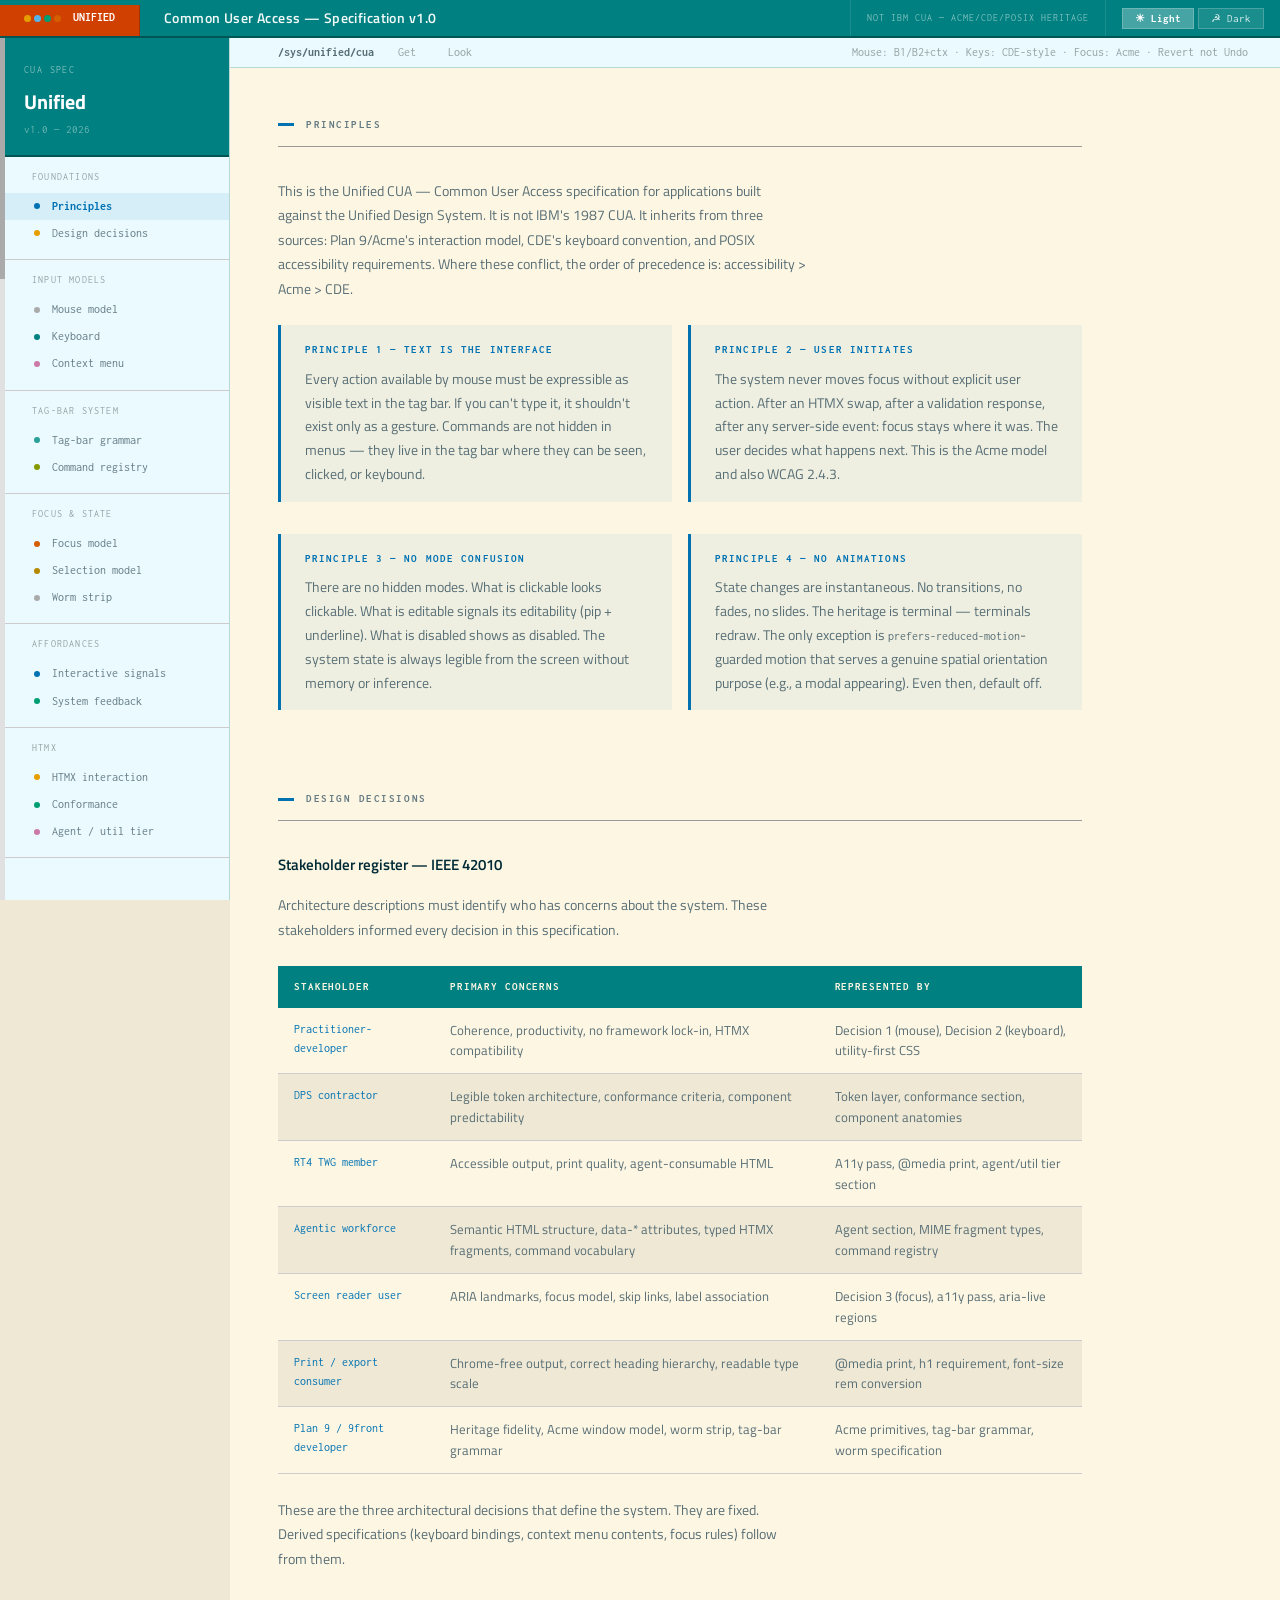
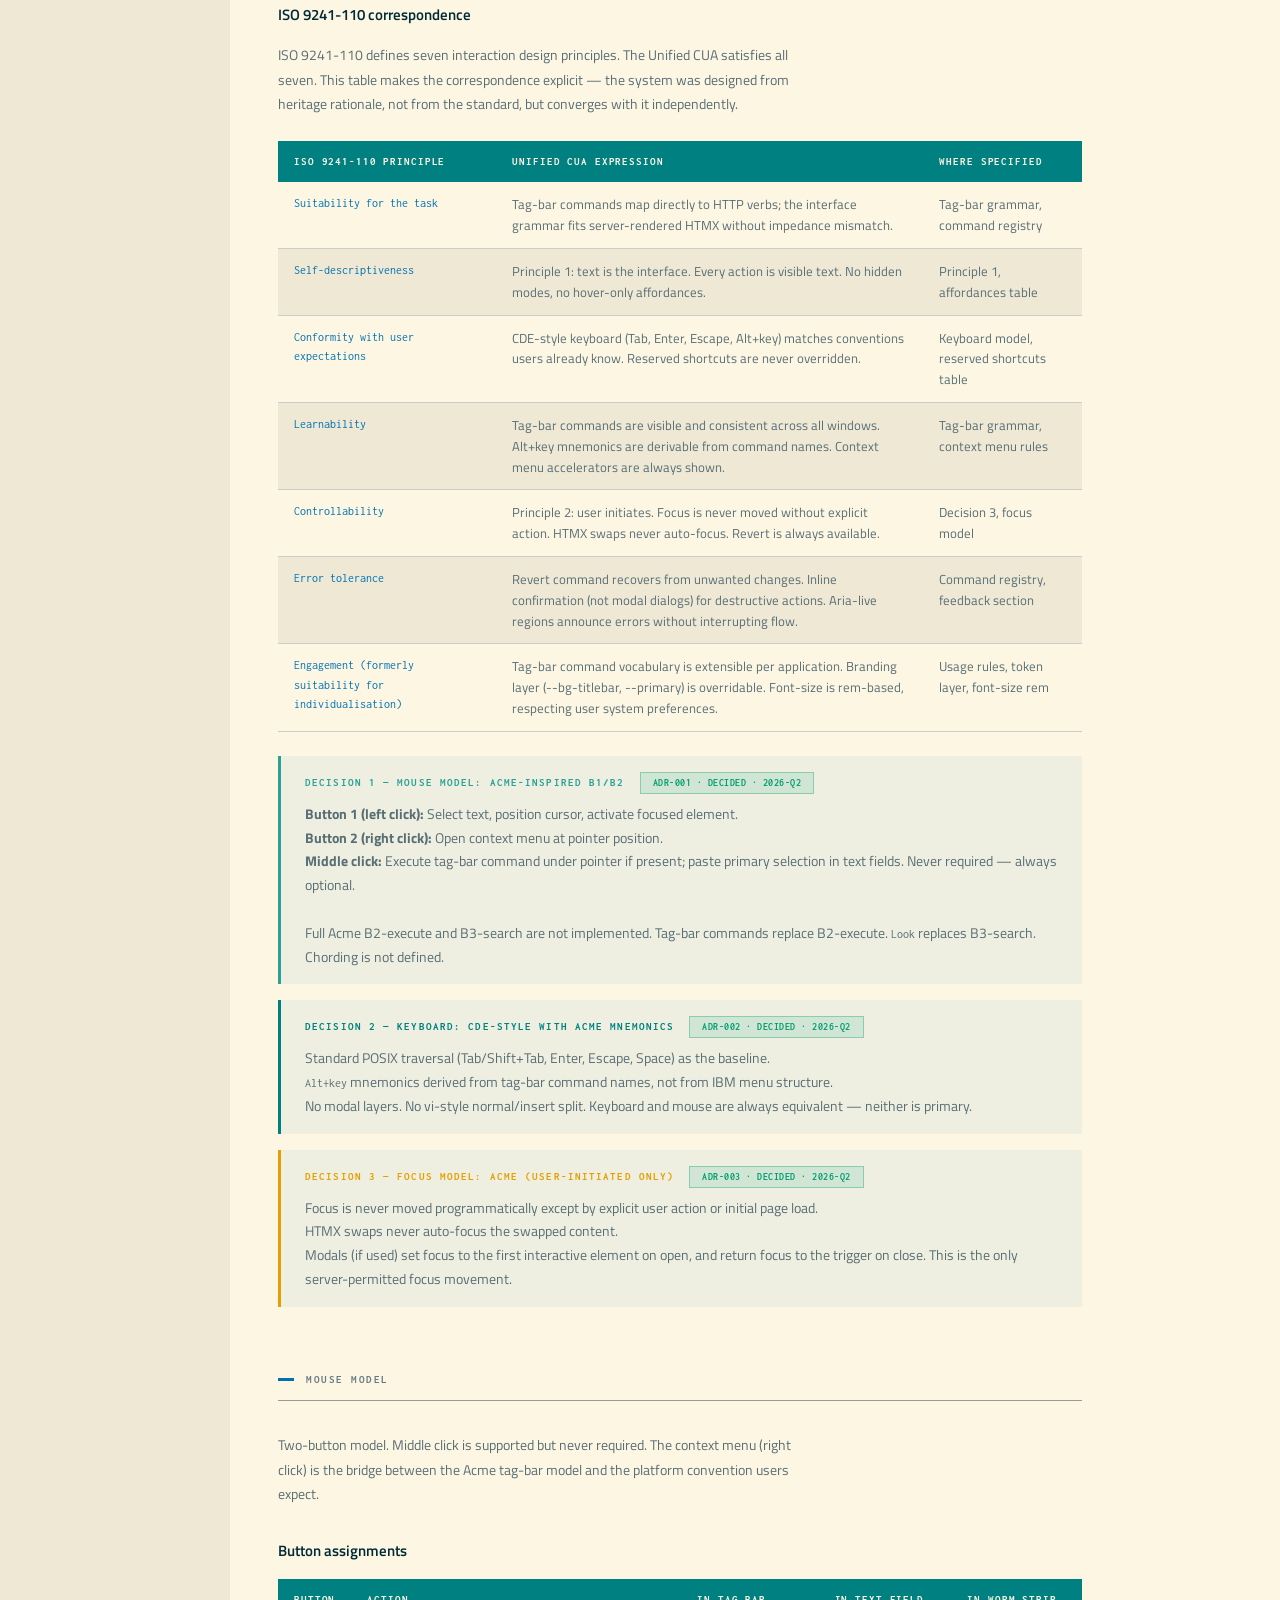
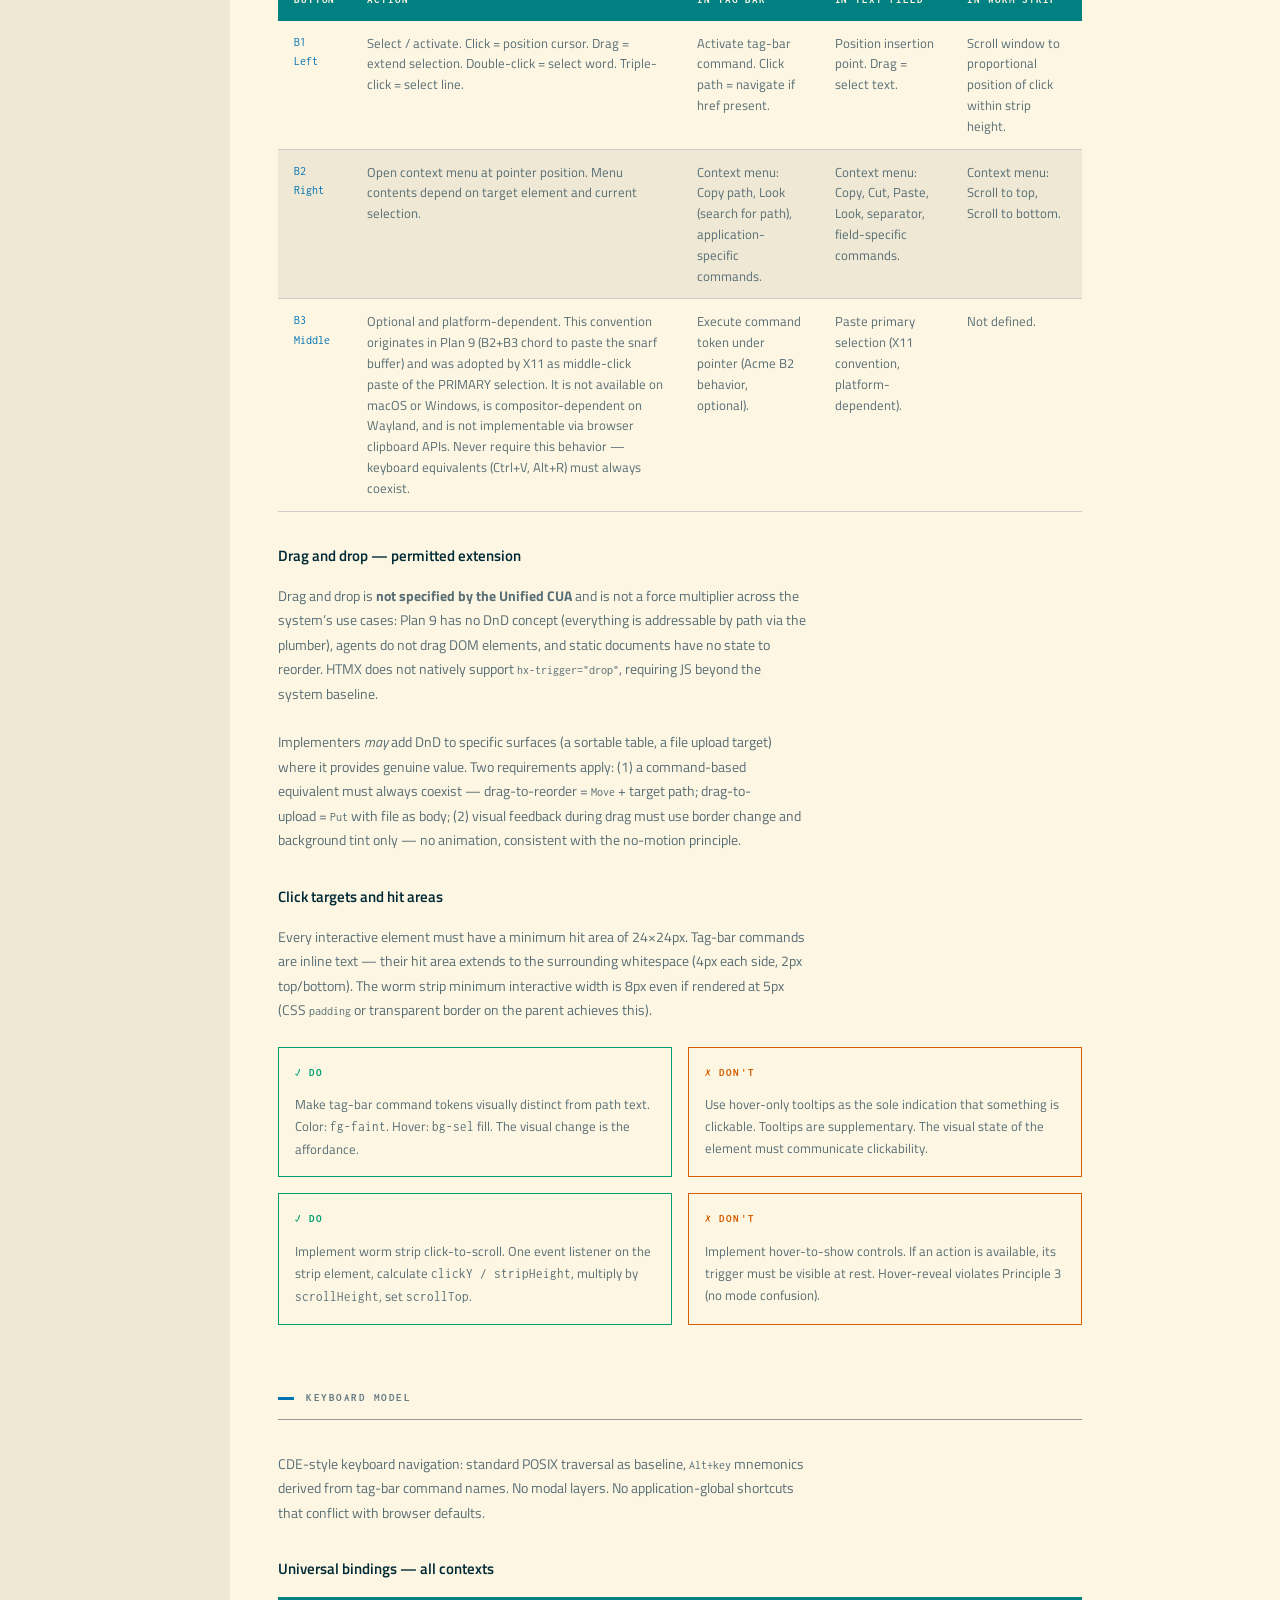
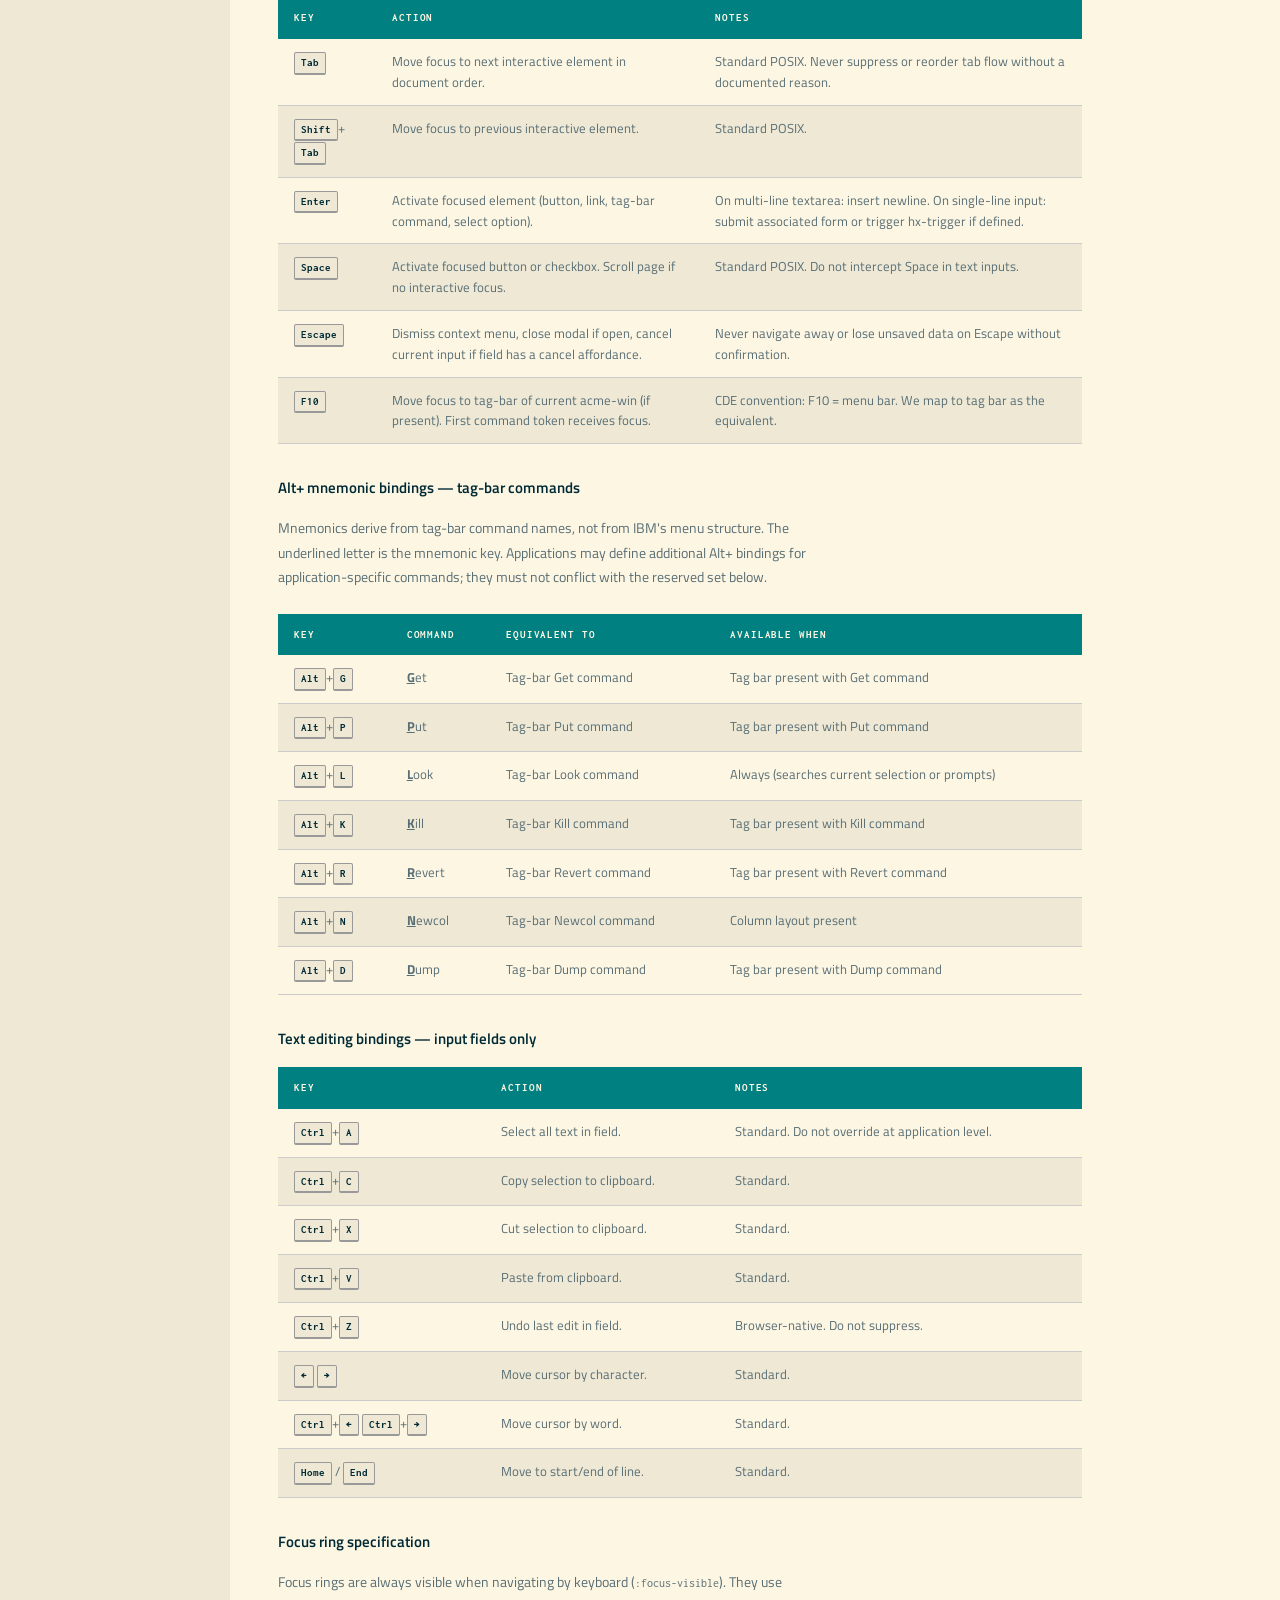
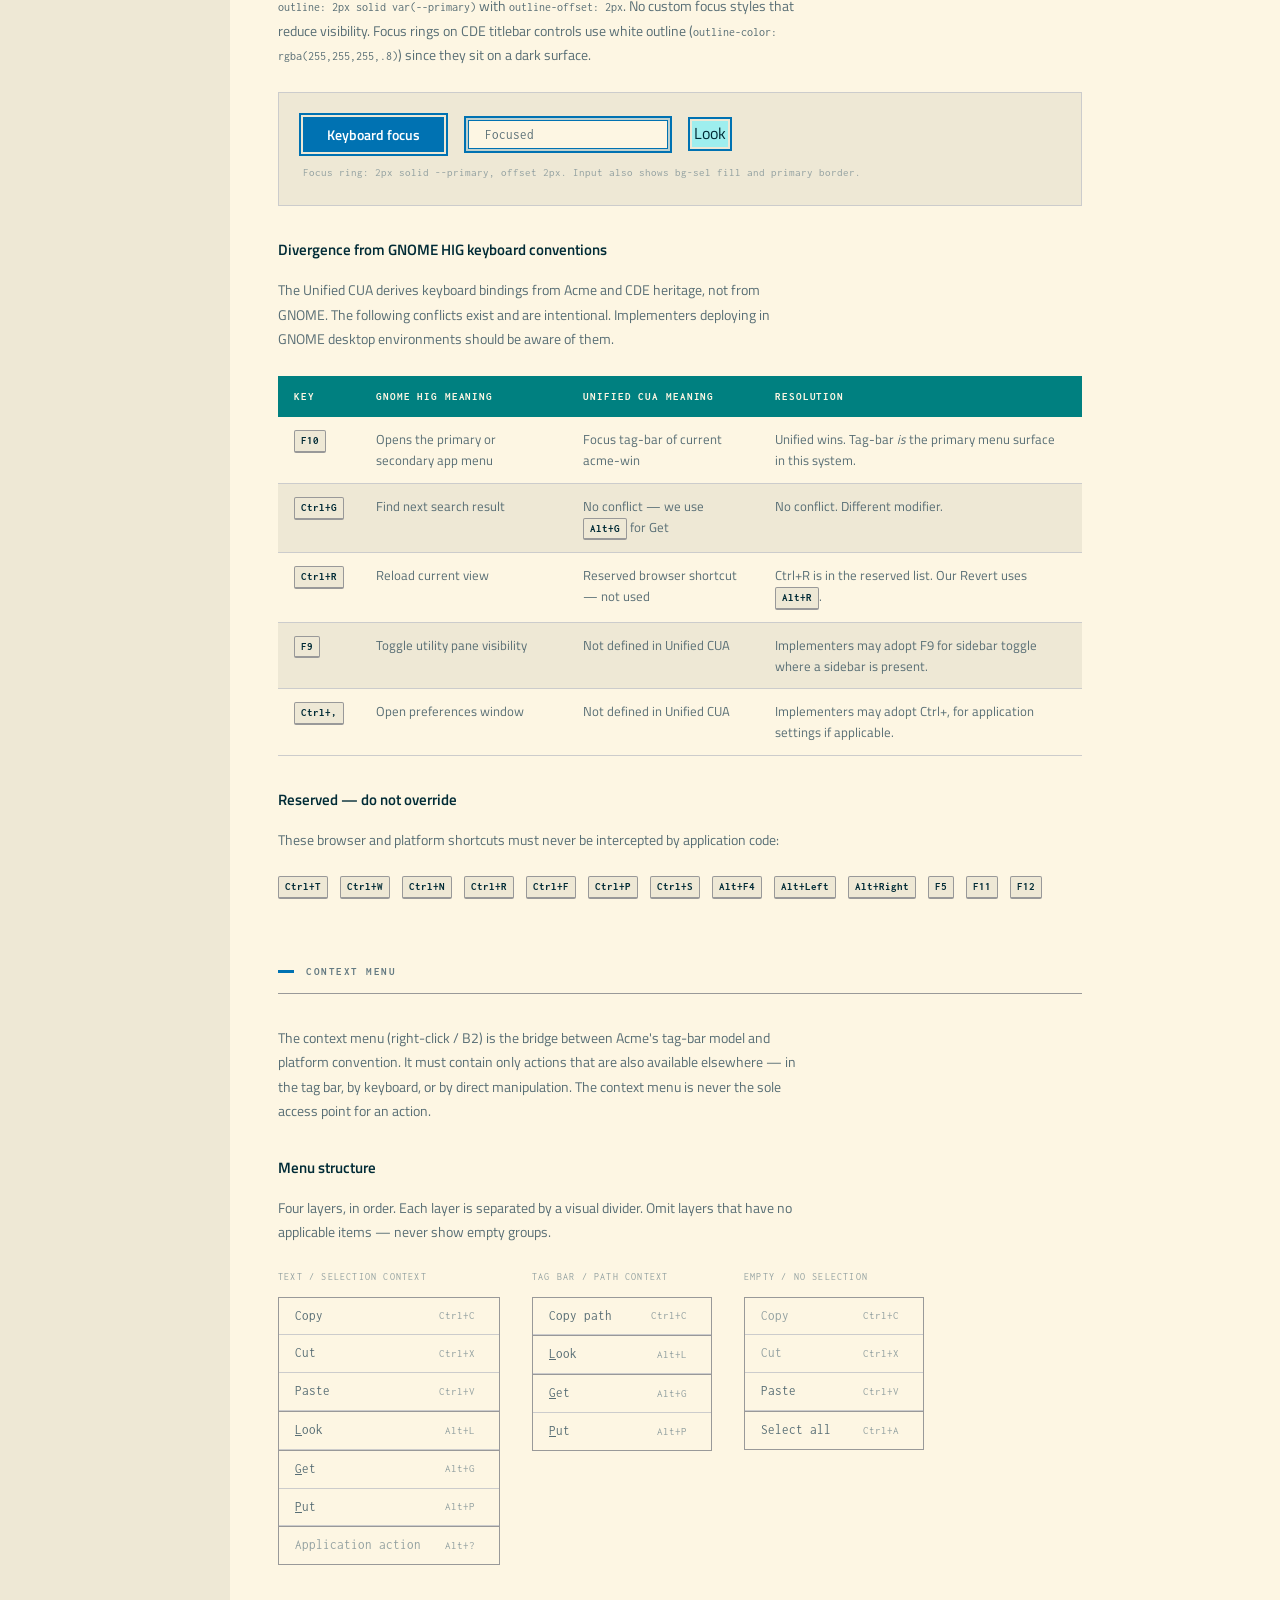
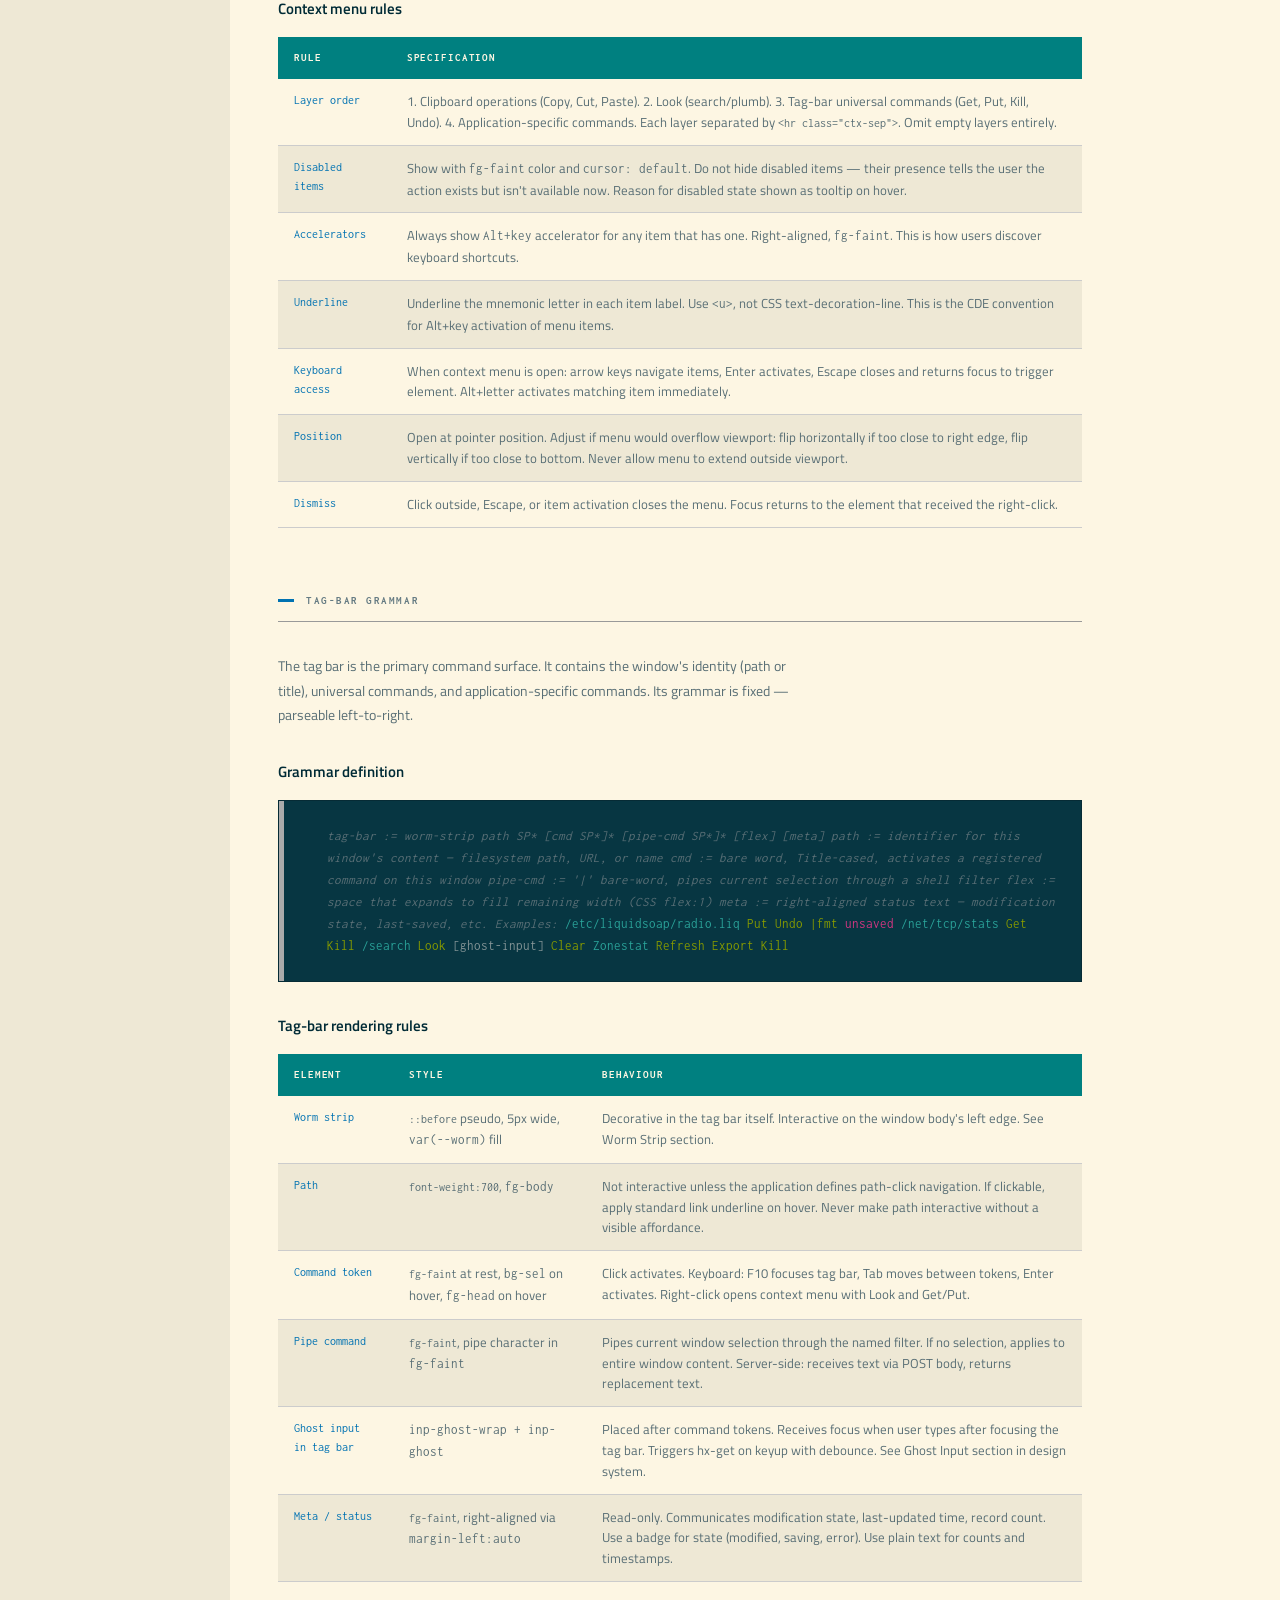
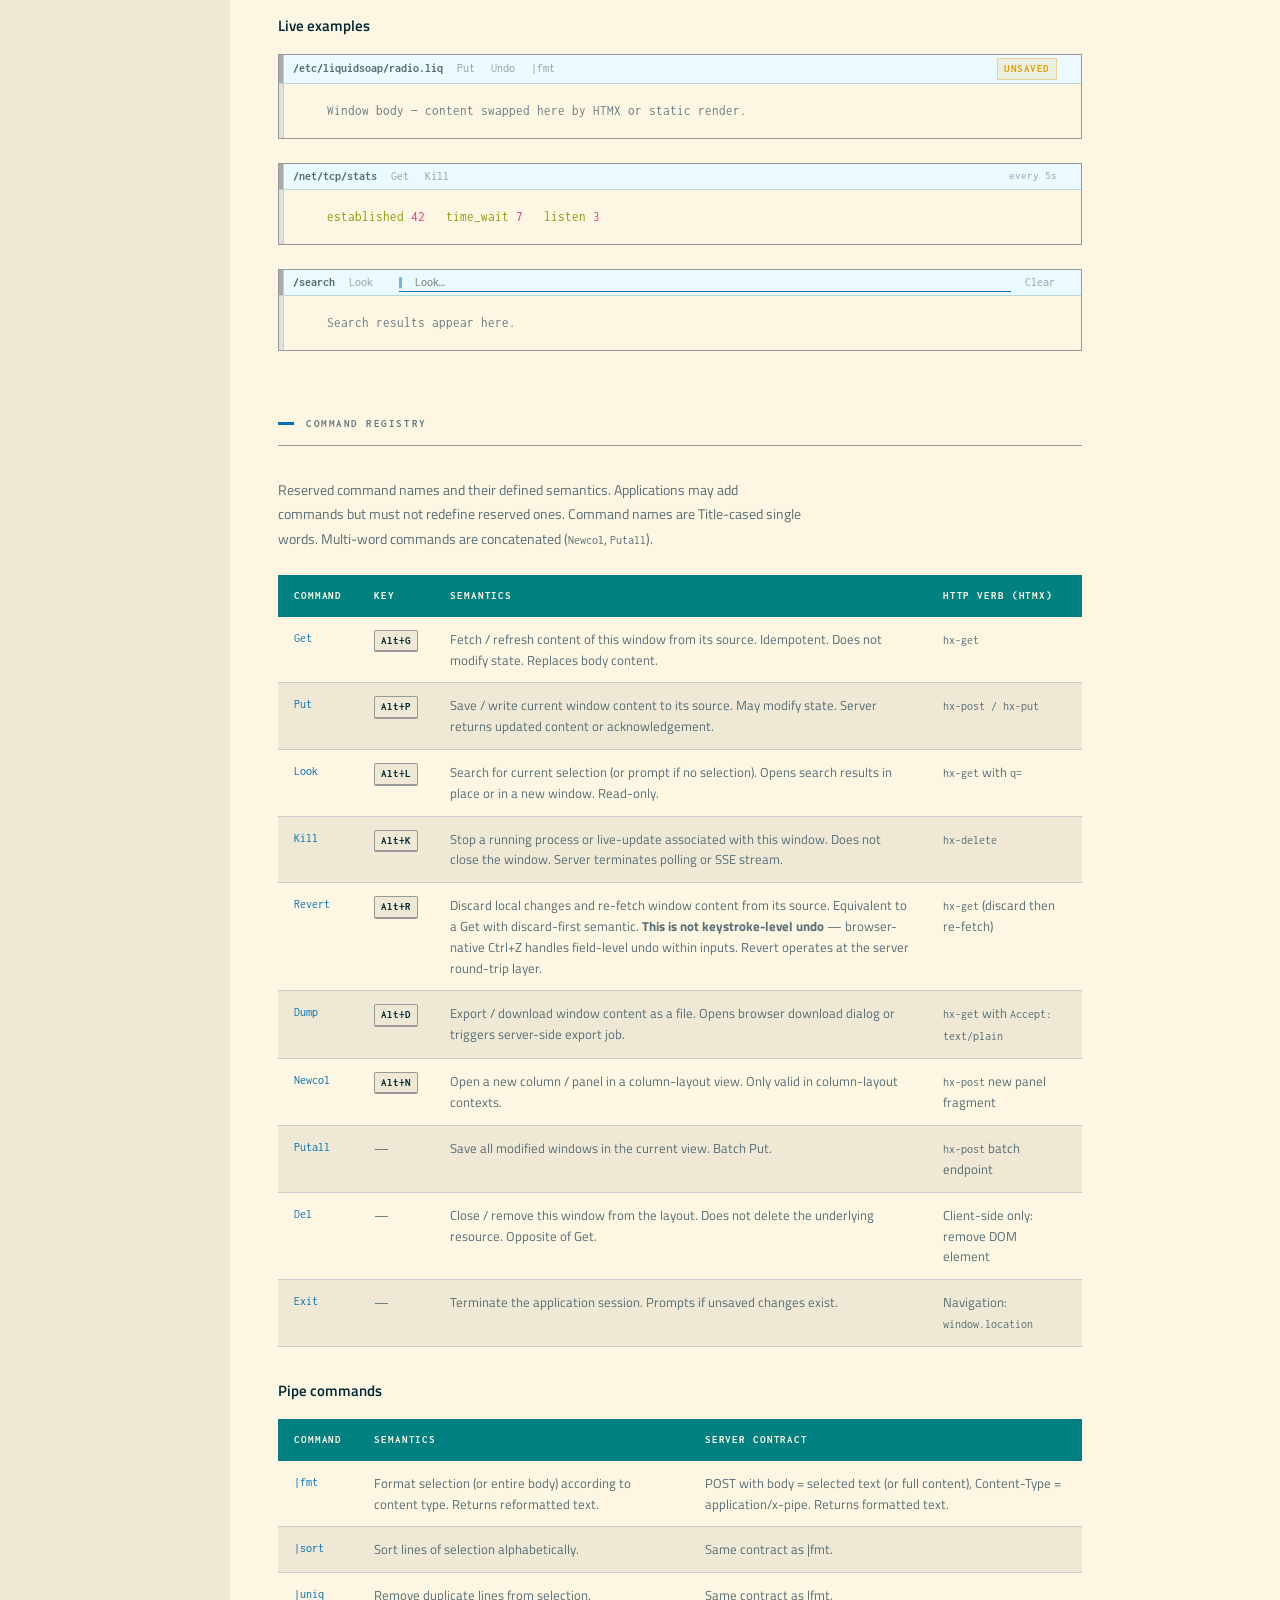
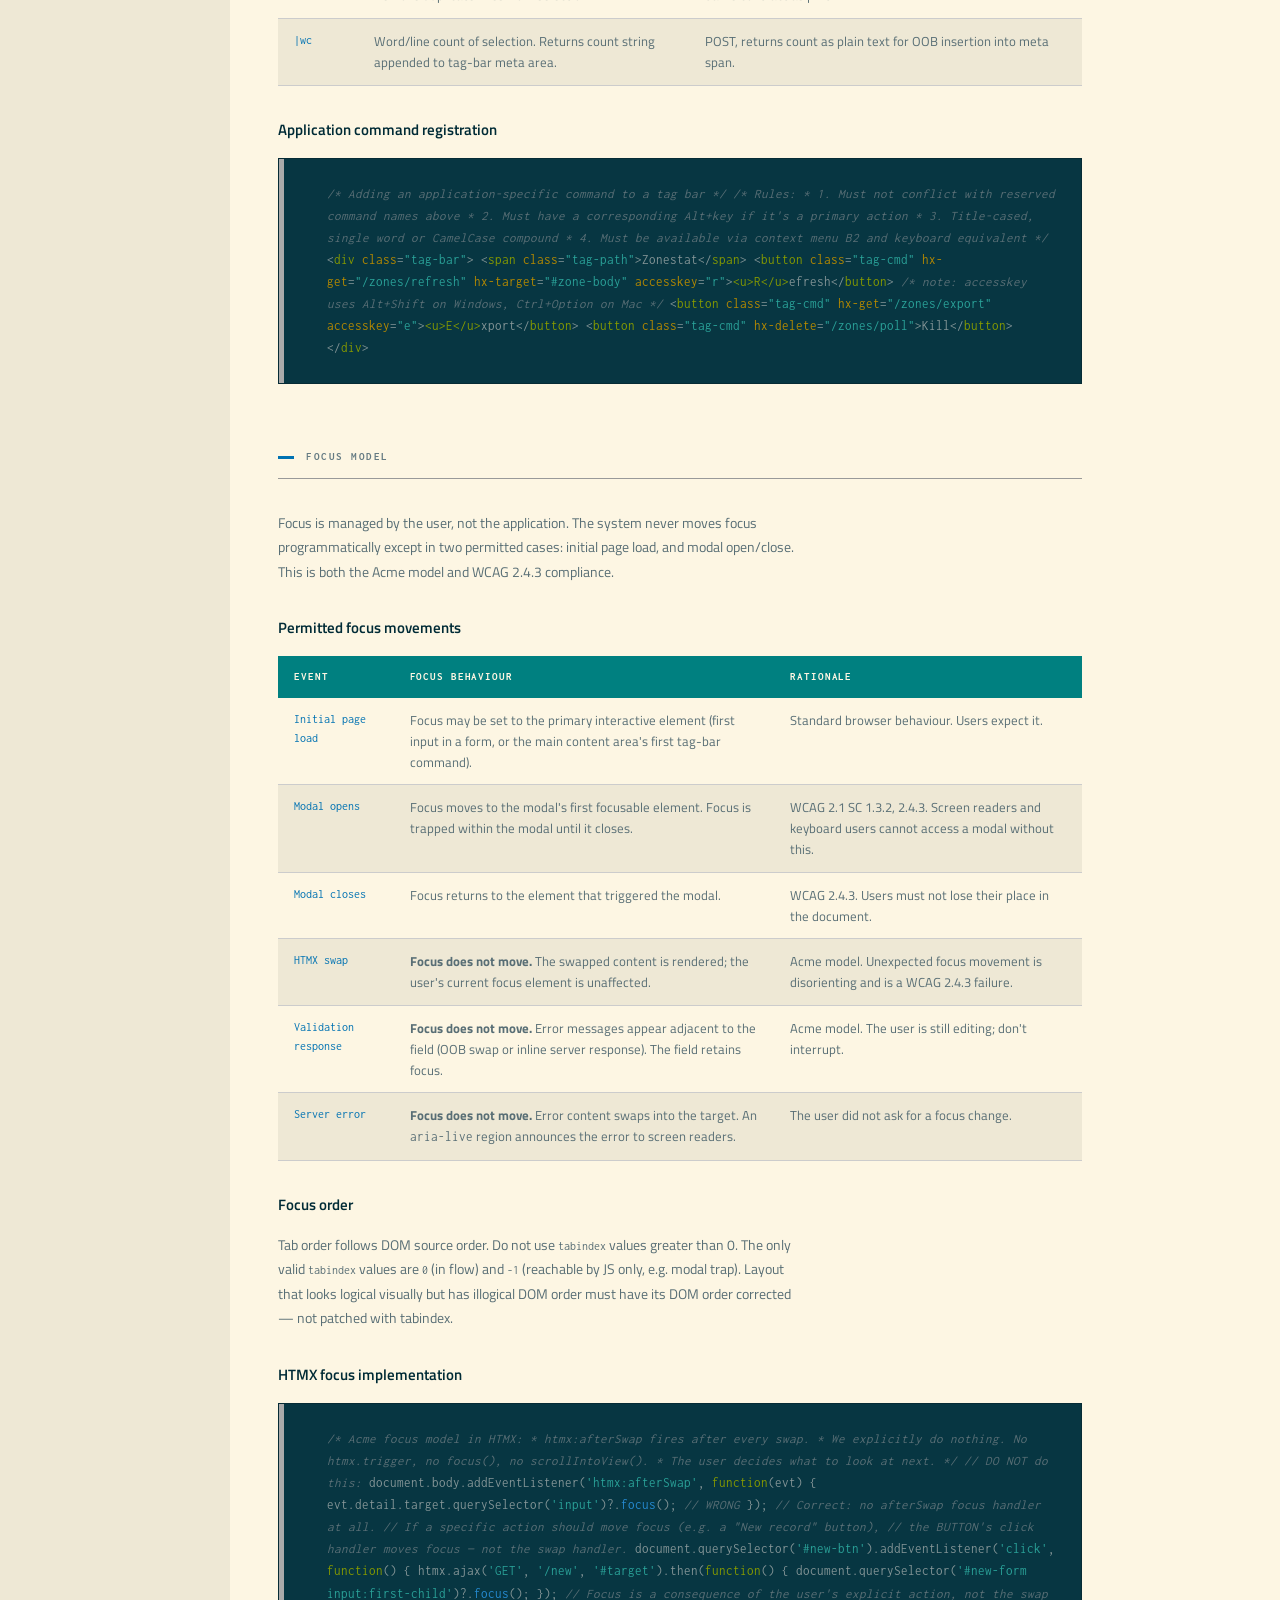
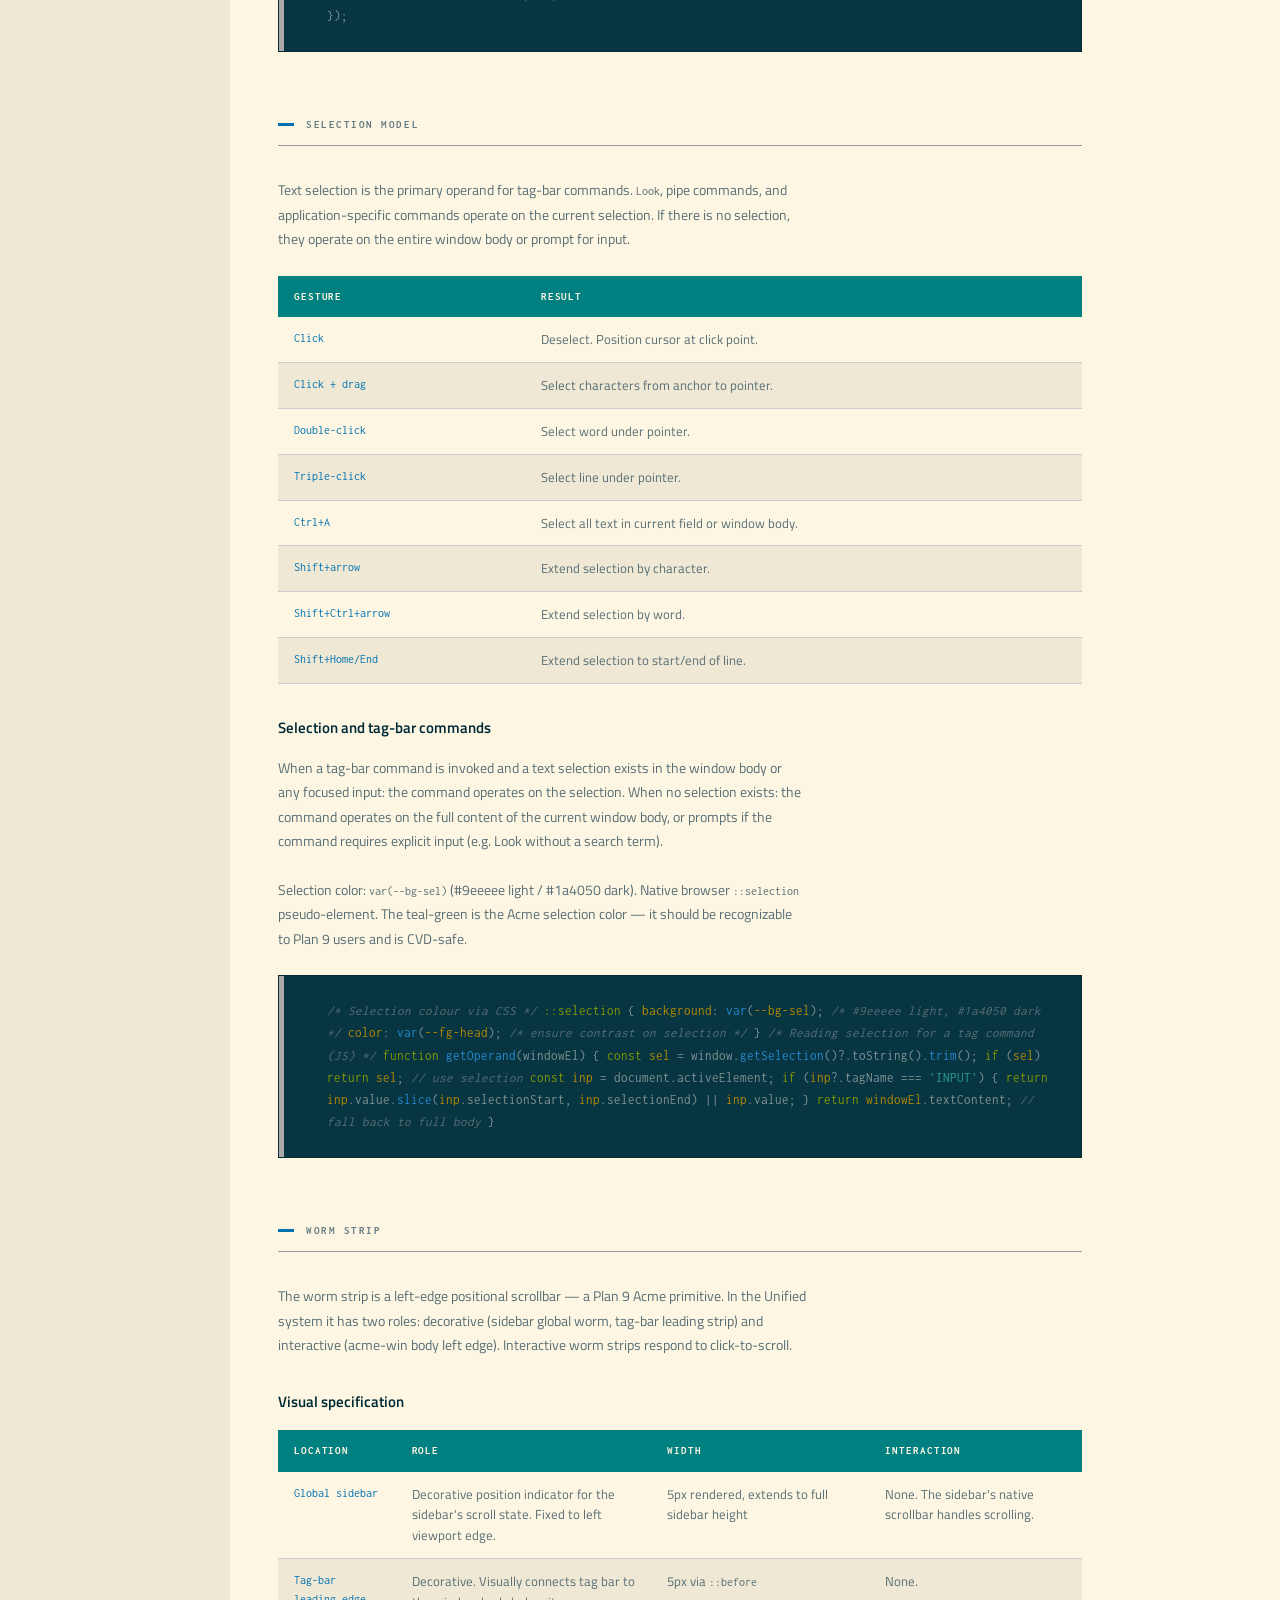
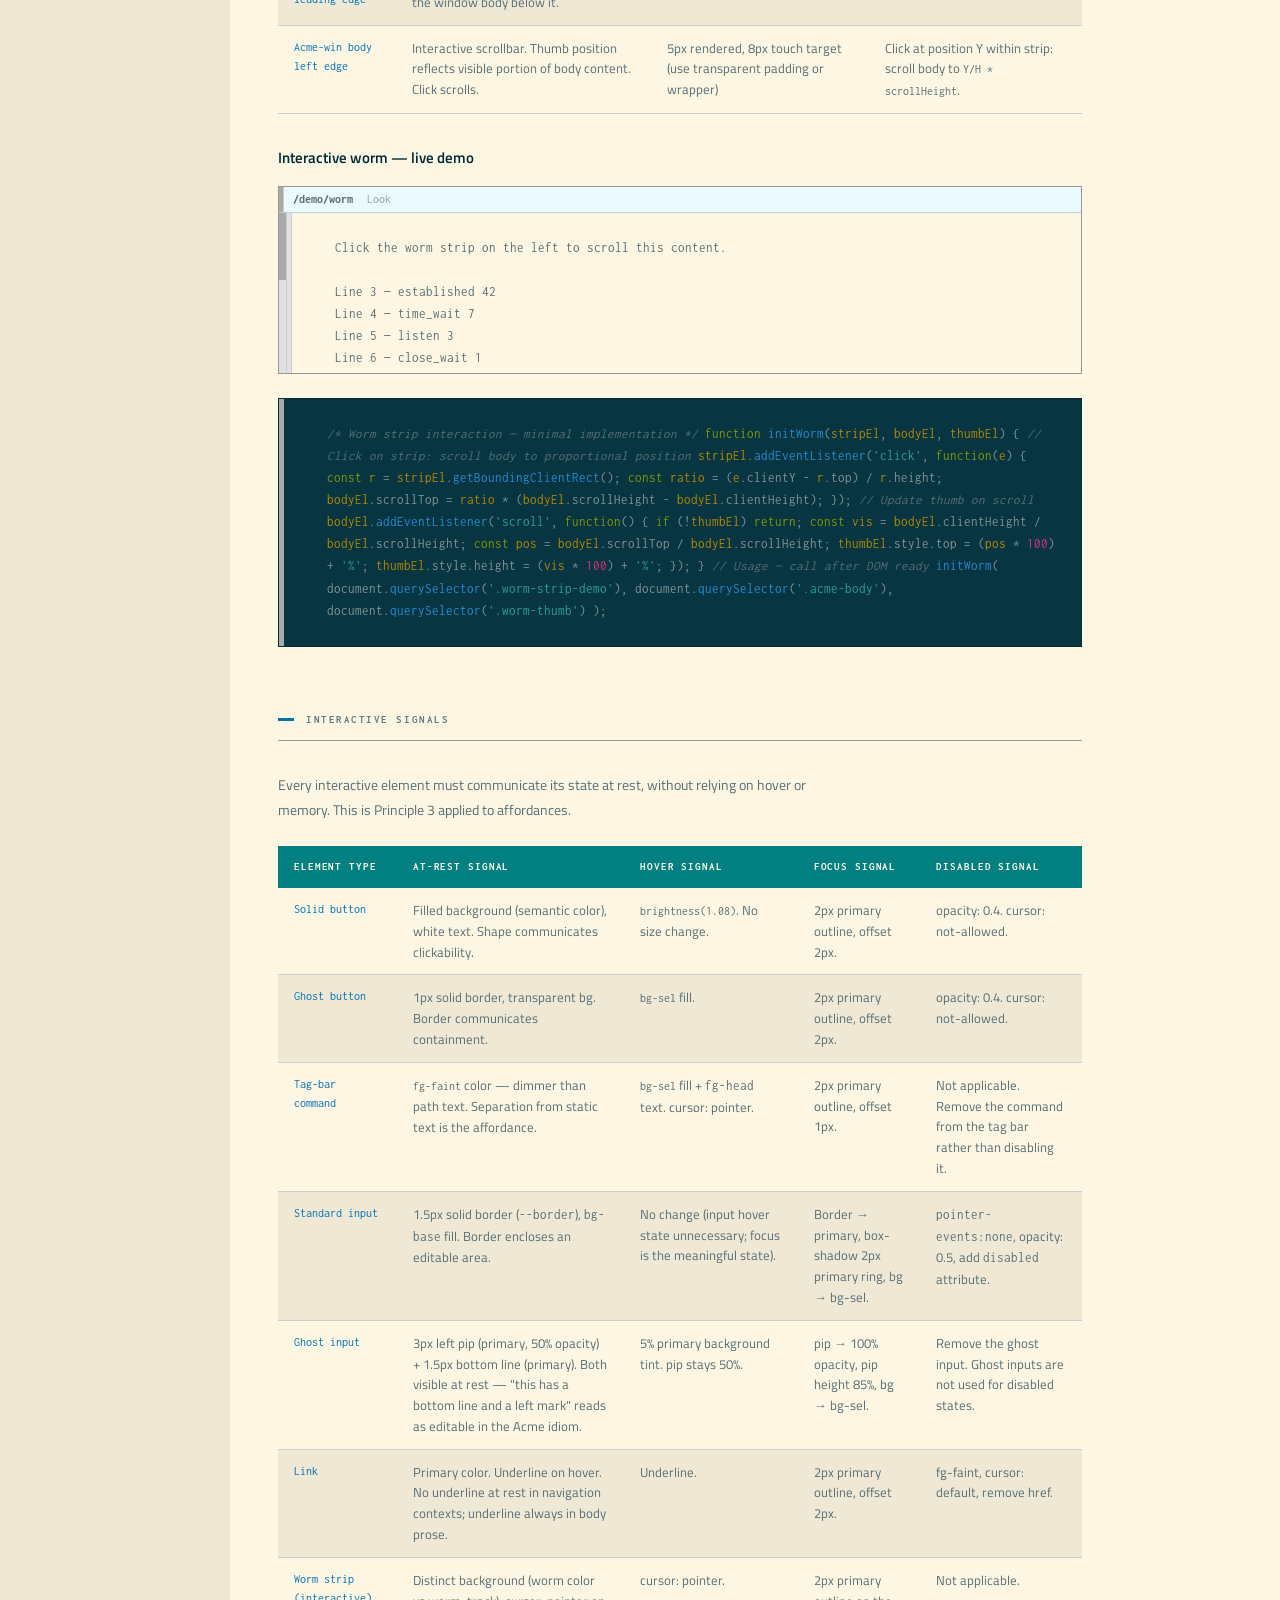
==== commit 5b57627d: "fix: Revert rename completion + remrem artifact cleanup - Command registry: Undo → Revert with corre" ====
--- a/cua.html
+++ b/cua.html
@@ -49,7 +49,7 @@
   --danger:#f07050;--worm:#3a5a6a;--worm-track:#031820;
 }
 *,*::before,*::after{box-sizing:border-box;margin:0;padding:0}
-html{font-size:1.0000remrem}
+html{font-size:1.0000rem}
 body{background:var(--bg-surface);color:var(--fg-body);font-family:var(--font-ui);line-height:1.6}
 a{color:var(--primary)}
 *:focus{outline:none}
@@ -67,11 +67,11 @@
 .skip-link:focus-visible { top: 0; outline: 2px solid #fff; outline-offset: 2px; }
 /* CDE bar */
 .cde-bar{background:var(--bg-titlebar);border-bottom:2px solid var(--border-titlebar);display:flex;align-items:stretch;height:38px;position:sticky;top:0;z-index:30}
-.cde-logo{background:var(--sun-orange);border-right:1px solid rgba(0,0,0,.2);padding:0 var(--sp-5);display:flex;align-items:center;font-family:var(--font-mono);font-size:0.7500remrem;font-weight:700;color:#fff;gap:var(--sp-3);white-space:nowrap}
-.cde-title{padding:0 var(--sp-5);flex:1;display:flex;align-items:center;font-family:var(--font-ui);font-size:0.8750remrem;font-weight:600;color:rgba(255,255,255,.95);letter-spacing:.03em}
+.cde-logo{background:var(--sun-orange);border-right:1px solid rgba(0,0,0,.2);padding:0 var(--sp-5);display:flex;align-items:center;font-family:var(--font-mono);font-size:0.75rem;font-weight:700;color:#fff;gap:var(--sp-3);white-space:nowrap}
+.cde-title{padding:0 var(--sp-5);flex:1;display:flex;align-items:center;font-family:var(--font-ui);font-size:0.8750rem;font-weight:600;color:rgba(255,255,255,.95);letter-spacing:.03em}
 .cde-meta{padding:0 var(--sp-4);display:flex;align-items:center;border-left:1px solid rgba(255,255,255,.1)}
 .cde-theme{display:flex;align-items:center;gap:4px;padding:0 var(--sp-4);border-left:1px solid rgba(255,255,255,.1)}
-.cde-theme button{background:rgba(255,255,255,.1);border:1px solid rgba(255,255,255,.2);color:rgba(255,255,255,.85);font-family:var(--font-mono);font-size:0.6875remrem;padding:3px var(--sp-3);cursor:pointer}
+.cde-theme button{background:rgba(255,255,255,.1);border:1px solid rgba(255,255,255,.2);color:rgba(255,255,255,.85);font-family:var(--font-mono);font-size:0.6875rem;padding:3px var(--sp-3);cursor:pointer}
 .cde-theme button:hover{background:rgba(255,255,255,.22)}
 .cde-theme button.active{background:rgba(255,255,255,.28);color:#fff;font-weight:700}
 
@@ -81,15 +81,15 @@
 .sidebar::after{content:'';position:fixed;left:0;top:38px;bottom:0;width:5px;background:linear-gradient(to bottom,var(--worm) 0%,var(--worm) 28%,var(--worm-track) 28%);z-index:20;pointer-events:none}
 .sb-brand{background:var(--bg-titlebar);padding:var(--sp-5) var(--sp-5) var(--sp-4);border-bottom:2px solid var(--border-titlebar)}
 .nav-group{padding:var(--sp-3) 0;border-bottom:1px solid var(--border-lt)}
-.nav-lbl{font-family:var(--font-mono);font-size:0.6250remrem;text-transform:uppercase;letter-spacing:.12em;color:var(--fg-faint);padding:0 var(--sp-4) var(--sp-2) var(--sp-6)}
-.nav-link{display:flex;align-items:center;gap:var(--sp-3);padding:4px var(--sp-4) 4px var(--sp-6);font-family:var(--font-mono);font-size:0.7500remrem;color:var(--fg-muted);text-decoration:none;border-left:2px solid transparent}
+.nav-lbl{font-family:var(--font-mono);font-size:0.6250rem;text-transform:uppercase;letter-spacing:.12em;color:var(--fg-faint);padding:0 var(--sp-4) var(--sp-2) var(--sp-6)}
+.nav-link{display:flex;align-items:center;gap:var(--sp-3);padding:4px var(--sp-4) 4px var(--sp-6);font-family:var(--font-mono);font-size:0.75rem;color:var(--fg-muted);text-decoration:none;border-left:2px solid transparent}
 .nav-link:hover{background:color-mix(in srgb,var(--primary) 7%,transparent);color:var(--fg-body);text-decoration:none}
 .nav-link.active{color:var(--primary);border-left-color:var(--primary);background:color-mix(in srgb,var(--primary) 9%,transparent);font-weight:700}
 .nav-dot{width:6px;height:6px;border-radius:50%;flex-shrink:0}
 
 /* Main */
 .main{background:var(--bg);overflow-y:auto}
-.ctag{background:var(--bg-tag);border-bottom:1px solid var(--border-tag);padding:4px var(--sp-6) 4px var(--sp-7);font-family:var(--font-mono);font-size:0.7500remrem;color:var(--fg-muted);display:flex;align-items:center;gap:var(--sp-4);position:sticky;top:0;z-index:5}
+.ctag{background:var(--bg-tag);border-bottom:1px solid var(--border-tag);padding:4px var(--sp-6) 4px var(--sp-7);font-family:var(--font-mono);font-size:0.75rem;color:var(--fg-muted);display:flex;align-items:center;gap:var(--sp-4);position:sticky;top:0;z-index:5}
 .ctag strong{color:var(--fg-body)}
 .ctag .tag-cmd{cursor:pointer;padding:1px var(--sp-2)}
 .ctag .tag-cmd:hover{background:var(--bg-sel);color:var(--fg-head)}
@@ -97,68 +97,68 @@
 
 /* Sections */
 .section{margin-bottom:var(--sp-8);scroll-margin-top:calc(38px + var(--sp-7))}
-.sec-title{display:flex;align-items:center;gap:var(--sp-3);font-family:var(--font-mono);font-size:0.6875remrem;font-weight:700;text-transform:uppercase;letter-spacing:.14em;color:var(--fg-muted);padding-bottom:var(--sp-3);border-bottom:1px solid var(--border);margin-bottom:var(--sp-6)}
+.sec-title{display:flex;align-items:center;gap:var(--sp-3);font-family:var(--font-mono);font-size:0.6875rem;font-weight:700;text-transform:uppercase;letter-spacing:.14em;color:var(--fg-muted);padding-bottom:var(--sp-3);border-bottom:1px solid var(--border);margin-bottom:var(--sp-6)}
 .sec-title-bar{width:16px;height:3px;background:var(--primary);flex-shrink:0}
-.ssub{font-family:var(--font-ui);font-size:0.9375remrem;font-weight:600;color:var(--fg-head);margin:var(--sp-6) 0 var(--sp-4)}
-.prose{font-family:var(--font-ui);font-size:0.8750remrem;line-height:1.75;color:var(--fg-body);max-width:66ch;margin-bottom:var(--sp-5)}
-.lsm{font-family:var(--font-mono);font-size:0.6250remrem;text-transform:uppercase;letter-spacing:.12em;color:var(--fg-faint);margin-bottom:var(--sp-3)}
+.ssub{font-family:var(--font-ui);font-size:0.9375rem;font-weight:600;color:var(--fg-head);margin:var(--sp-6) 0 var(--sp-4)}
+.prose{font-family:var(--font-ui);font-size:0.8750rem;line-height:1.75;color:var(--fg-body);max-width:66ch;margin-bottom:var(--sp-5)}
+.lsm{font-family:var(--font-mono);font-size:0.6250rem;text-transform:uppercase;letter-spacing:.12em;color:var(--fg-faint);margin-bottom:var(--sp-3)}
 .demo{background:var(--bg-surface);border:1px solid var(--border-lt);padding:var(--sp-5);margin-bottom:var(--sp-5)}
 
 /* Tag bar */
-.tag-bar{background:var(--bg-tag);border-bottom:1px solid var(--border-tag);padding:3px var(--sp-5) 3px 14px;font-family:var(--font-mono);font-size:0.7500remrem;color:var(--fg-body);display:flex;align-items:center;gap:var(--sp-3);position:relative}
+.tag-bar{background:var(--bg-tag);border-bottom:1px solid var(--border-tag);padding:3px var(--sp-5) 3px 14px;font-family:var(--font-mono);font-size:0.75rem;color:var(--fg-body);display:flex;align-items:center;gap:var(--sp-3);position:relative}
 .tag-bar::before{content:'';position:absolute;left:0;top:0;bottom:0;width:5px;background:var(--worm);border-right:1px solid var(--border-lt)}
 .tag-path{font-weight:700}
 .tag-cmd{color:var(--fg-faint);cursor:pointer;padding:0 2px}
 .tag-cmd:hover{background:var(--bg-sel);color:var(--fg-head)}
 .acme-win{border:1px solid var(--border);margin-bottom:var(--sp-5)}
-.acme-body{background:var(--bg);padding:var(--sp-5) var(--sp-5) var(--sp-5) var(--sp-7);font-family:var(--font-mono);font-size:0.8125remrem;line-height:1.7;color:var(--fg-body);position:relative}
+.acme-body{background:var(--bg);padding:var(--sp-5) var(--sp-5) var(--sp-5) var(--sp-7);font-family:var(--font-mono);font-size:0.8125rem;line-height:1.7;color:var(--fg-body);position:relative}
 .acme-body::before{content:'';position:absolute;left:0;top:0;bottom:0;width:5px;background:var(--worm-track);border-right:1px solid var(--border-lt)}
 
 /* Code block */
-.code-block{background:var(--bg-code);padding:var(--sp-5) var(--sp-5) var(--sp-5) var(--sp-7);font-family:var(--font-mono);font-size:0.8125remrem;line-height:1.7;color:var(--fg-code);overflow-x:auto;position:relative;border:1px solid rgba(0,0,0,.2);margin-bottom:var(--sp-5)}
+.code-block{background:var(--bg-code);padding:var(--sp-5) var(--sp-5) var(--sp-5) var(--sp-7);font-family:var(--font-mono);font-size:0.8125rem;line-height:1.7;color:var(--fg-code);overflow-x:auto;position:relative;border:1px solid rgba(0,0,0,.2);margin-bottom:var(--sp-5)}
 .code-block::before{content:'';position:absolute;left:0;top:0;bottom:0;width:5px;background:var(--worm)}
 .tkw{color:var(--sol-green)}.tst{color:var(--sol-cyan)}.tnu{color:var(--sol-magenta)}
 .tcm{color:var(--sol-base01);font-style:italic}.tfn{color:var(--sol-blue)}
 .tva{color:var(--sol-yellow)}.tty{color:var(--sol-orange)}
 
 /* Spec table */
-.spec-table{width:100%;border-collapse:collapse;font-size:0.8125remrem;margin-bottom:var(--sp-5)}
-.spec-table th{background:var(--bg-titlebar);color:var(--fg-on-dark);padding:var(--sp-3) var(--sp-4);text-align:left;font-family:var(--font-mono);font-size:0.6875remrem;text-transform:uppercase;letter-spacing:.08em}
+.spec-table{width:100%;border-collapse:collapse;font-size:0.8125rem;margin-bottom:var(--sp-5)}
+.spec-table th{background:var(--bg-titlebar);color:var(--fg-on-dark);padding:var(--sp-3) var(--sp-4);text-align:left;font-family:var(--font-mono);font-size:0.6875rem;text-transform:uppercase;letter-spacing:.08em}
 .spec-table td{padding:var(--sp-3) var(--sp-4);border-bottom:1px solid var(--border-lt);color:var(--fg-body);vertical-align:top}
 .spec-table tr:nth-child(even) td{background:var(--bg-surface)}
 .spec-table tr:hover td{background:var(--bg-sel)}
-.spec-table .key{font-family:var(--font-mono);font-size:0.7500remrem;color:var(--primary)}
-.spec-table .note{font-size:0.7500remrem;color:var(--fg-muted);margin-top:3px}
+.spec-table .key{font-family:var(--font-mono);font-size:0.75rem;color:var(--primary)}
+.spec-table .note{font-size:0.75rem;color:var(--fg-muted);margin-top:3px}
 
 /* Key badge */
-.kbd{display:inline-block;font-family:var(--font-mono);font-size:0.6875remrem;font-weight:700;padding:1px 6px;border:1px solid var(--border);background:var(--bg-surface);color:var(--fg-head);border-radius:2px;border-bottom-width:2px;white-space:nowrap}
+.kbd{display:inline-block;font-family:var(--font-mono);font-size:0.6875rem;font-weight:700;padding:1px 6px;border:1px solid var(--border);background:var(--bg-surface);color:var(--fg-head);border-radius:2px;border-bottom-width:2px;white-space:nowrap}
 [data-theme="dark"] .kbd{background:var(--bg-surface);border-color:var(--border-lt)}
 
 /* Decision block */
 .decision{border-left:3px solid var(--primary);padding:var(--sp-4) var(--sp-5);margin-bottom:var(--sp-4);background:color-mix(in srgb,var(--primary) 6%,transparent)}
-.decision-head{font-family:var(--font-mono);font-size:0.6875remrem;font-weight:700;text-transform:uppercase;letter-spacing:.1em;color:var(--primary);margin-bottom:var(--sp-2)}
-.decision-body{font-size:0.8750remrem;color:var(--fg-body);line-height:1.7}
+.decision-head{font-family:var(--font-mono);font-size:0.6875rem;font-weight:700;text-transform:uppercase;letter-spacing:.1em;color:var(--primary);margin-bottom:var(--sp-2)}
+.decision-body{font-size:0.8750rem;color:var(--fg-body);line-height:1.7}
 
 /* Do/don't */
 .rule-grid{display:grid;grid-template-columns:1fr 1fr;gap:var(--sp-4);margin-bottom:var(--sp-5)}
 .rule-do{border:1px solid var(--success);padding:var(--sp-4)}
 .rule-dont{border:1px solid var(--danger);padding:var(--sp-4)}
-.rule-lbl{font-family:var(--font-mono);font-size:0.6875remrem;font-weight:700;text-transform:uppercase;letter-spacing:.1em;margin-bottom:var(--sp-3)}
+.rule-lbl{font-family:var(--font-mono);font-size:0.6875rem;font-weight:700;text-transform:uppercase;letter-spacing:.1em;margin-bottom:var(--sp-3)}
 .rule-do .rule-lbl{color:var(--success)}
 .rule-dont .rule-lbl{color:var(--danger)}
 [data-theme="dark"] .rule-do .rule-lbl{color:#3dddaa}
 [data-theme="dark"] .rule-dont .rule-lbl{color:#f07060}
-.rule-body{font-size:0.8125remrem;color:var(--fg-body);line-height:1.7}
+.rule-body{font-size:0.8125rem;color:var(--fg-body);line-height:1.7}
 
 /* Context menu demo */
 .ctx-menu{background:var(--bg);border:1px solid var(--border);min-width:180px;display:inline-block}
-.ctx-item{padding:var(--sp-2) var(--sp-5) var(--sp-2) var(--sp-4);font-family:var(--font-mono);font-size:0.8125remrem;color:var(--fg-body);display:flex;justify-content:space-between;align-items:center;gap:var(--sp-5);cursor:pointer;border-bottom:1px solid var(--border-lt)}
+.ctx-item{padding:var(--sp-2) var(--sp-5) var(--sp-2) var(--sp-4);font-family:var(--font-mono);font-size:0.8125rem;color:var(--fg-body);display:flex;justify-content:space-between;align-items:center;gap:var(--sp-5);cursor:pointer;border-bottom:1px solid var(--border-lt)}
 .ctx-item:last-child{border-bottom:none}
 .ctx-item:hover{background:var(--bg-sel);color:var(--fg-head)}
 .ctx-item.ctx-disabled{color:var(--fg-faint);cursor:default}
 .ctx-item.ctx-disabled:hover{background:transparent;color:var(--fg-faint)}
 .ctx-sep{border-bottom:1px solid var(--border);margin:0}
-.ctx-accel{font-size:0.6875remrem;color:var(--fg-faint);font-family:var(--font-mono)}
+.ctx-accel{font-size:0.6875rem;color:var(--fg-faint);font-family:var(--font-mono)}
 .ctx-item:hover .ctx-accel{color:var(--fg-muted)}
 
 /* Interactive worm demo */
@@ -167,7 +167,7 @@
 .worm-thumb{position:absolute;left:0;right:0;background:var(--worm)}
 
 /* Badge */
-.badge{display:inline-block;padding:2px var(--sp-3);font-family:var(--font-mono);font-size:0.6875remrem;font-weight:700;text-transform:uppercase;letter-spacing:.05em;border:1px solid}
+.badge{display:inline-block;padding:2px var(--sp-3);font-family:var(--font-mono);font-size:0.6875rem;font-weight:700;text-transform:uppercase;letter-spacing:.05em;border:1px solid}
 .badge-ok{background:color-mix(in srgb,var(--success) 12%,transparent);border-color:color-mix(in srgb,var(--success) 35%,transparent);color:var(--success)}
 .badge-info{background:color-mix(in srgb,var(--primary) 12%,transparent);border-color:color-mix(in srgb,var(--primary) 35%,transparent);color:var(--primary)}
 .badge-warn{background:color-mix(in srgb,var(--warning) 12%,transparent);border-color:color-mix(in srgb,var(--warning) 35%,transparent);color:var(--warning)}
@@ -242,7 +242,7 @@
   </div>
   <div class="cde-title">Common User Access &mdash; Specification v1.0</div>
   <div class="cde-meta">
-    <span style="font-family:var(--font-mono);font-size:0.6250remrem;color:rgba(255,255,255,.5);text-transform:uppercase;letter-spacing:.1em">Not IBM CUA &mdash; Acme/CDE/POSIX heritage</span>
+    <span style="font-family:var(--font-mono);font-size:0.6250rem;color:rgba(255,255,255,.5);text-transform:uppercase;letter-spacing:.1em">Not IBM CUA &mdash; Acme/CDE/POSIX heritage</span>
   </div>
   <div class="cde-theme">
     <button id="btn-light" class="active" onclick="setTheme('light','btn-light')">&#9728; Light</button>
@@ -253,9 +253,9 @@
 <div class="page-wrap">
 <nav class="sidebar" aria-label="CUA specification navigation">
   <div class="sb-brand">
-    <div style="font-family:var(--font-mono);font-size:0.6250remrem;text-transform:uppercase;letter-spacing:.14em;color:rgba(255,255,255,.5);margin-bottom:var(--sp-2)">CUA Spec</div>
-    <div style="font-family:var(--font-ui);font-size:1.2500remrem;font-weight:700;color:#fff">Unified</div>
-    <div style="font-family:var(--font-mono);font-size:0.6875remrem;color:rgba(255,255,255,.42);margin-top:3px">v1.0 &mdash; 2026</div>
+    <div style="font-family:var(--font-mono);font-size:0.6250rem;text-transform:uppercase;letter-spacing:.14em;color:rgba(255,255,255,.5);margin-bottom:var(--sp-2)">CUA Spec</div>
+    <div style="font-family:var(--font-ui);font-size:1.2500rem;font-weight:700;color:#fff">Unified</div>
+    <div style="font-family:var(--font-mono);font-size:0.6875rem;color:rgba(255,255,255,.42);margin-top:3px">v1.0 &mdash; 2026</div>
   </div>
   <div class="nav-group">
     <div class="nav-lbl">Foundations</div>
@@ -325,7 +325,7 @@
     </div>
     <div class="decision">
       <div class="decision-head">Principle 4 &mdash; No animations</div>
-      <div class="decision-body">State changes are instantaneous. No transitions, no fades, no slides. The heritage is terminal &mdash; terminals redraw. The only exception is <code style="font-family:var(--font-mono);font-size:0.7500remrem">prefers-reduced-motion</code>-guarded motion that serves a genuine spatial orientation purpose (e.g., a modal appearing). Even then, default off.</div>
+      <div class="decision-body">State changes are instantaneous. No transitions, no fades, no slides. The heritage is terminal &mdash; terminals redraw. The only exception is <code style="font-family:var(--font-mono);font-size:0.75rem">prefers-reduced-motion</code>-guarded motion that serves a genuine spatial orientation purpose (e.g., a modal appearing). Even then, default off.</div>
     </div>
   </div>
 </section>
@@ -370,7 +370,7 @@
       <strong>Button 1 (left click):</strong> Select text, position cursor, activate focused element.<br>
       <strong>Button 2 (right click):</strong> Open context menu at pointer position.<br>
       <strong>Middle click:</strong> Execute tag-bar command under pointer if present; paste primary selection in text fields. Never required &mdash; always optional.<br><br>
-      Full Acme B2-execute and B3-search are not implemented. Tag-bar commands replace B2-execute. <code style="font-family:var(--font-mono);font-size:0.7500remrem">Look</code> replaces B3-search. Chording is not defined.
+      Full Acme B2-execute and B3-search are not implemented. Tag-bar commands replace B2-execute. <code style="font-family:var(--font-mono);font-size:0.75rem">Look</code> replaces B3-search. Chording is not defined.
     </div>
   </div>
 
@@ -378,7 +378,7 @@
     <div class="decision-head" style="color:var(--cde-teal)">Decision 2 &mdash; Keyboard: CDE-style with Acme mnemonics <span class="badge badge-ok" style="font-size:0.625rem;vertical-align:middle;margin-left:0.5rem">ADR-002 &middot; decided &middot; 2026-Q2</span></div>
     <div class="decision-body">
       Standard POSIX traversal (Tab/Shift+Tab, Enter, Escape, Space) as the baseline.<br>
-      <code style="font-family:var(--font-mono);font-size:0.7500remrem">Alt+key</code> mnemonics derived from tag-bar command names, not from IBM menu structure.<br>
+      <code style="font-family:var(--font-mono);font-size:0.75rem">Alt+key</code> mnemonics derived from tag-bar command names, not from IBM menu structure.<br>
       No modal layers. No vi-style normal/insert split. Keyboard and mouse are always equivalent &mdash; neither is primary.
     </div>
   </div>
@@ -430,7 +430,7 @@
   <p class="prose">Drag and drop is <strong>not specified by the Unified CUA</strong> and is not a force multiplier across the system&#8217;s use cases: Plan&#160;9 has no DnD concept (everything is addressable by path via the plumber), agents do not drag DOM elements, and static documents have no state to reorder. HTMX does not natively support <code style="font-family:var(--font-mono);font-size:0.75rem">hx-trigger=&quot;drop&quot;</code>, requiring JS beyond the system baseline.</p>
   <p class="prose">Implementers <em>may</em> add DnD to specific surfaces (a sortable table, a file upload target) where it provides genuine value. Two requirements apply: (1)&#160;a command-based equivalent must always coexist &#8212; drag-to-reorder&#160;=&#160;<code style="font-family:var(--font-mono);font-size:0.75rem">Move</code>&#160;+ target path; drag-to-upload&#160;=&#160;<code style="font-family:var(--font-mono);font-size:0.75rem">Put</code> with file as body; (2)&#160;visual feedback during drag must use border change and background tint only &#8212; no animation, consistent with the no-motion principle.</p>
   <div class="ssub">Click targets and hit areas</div>
-  <p class="prose">Every interactive element must have a minimum hit area of 24&times;24px. Tag-bar commands are inline text &mdash; their hit area extends to the surrounding whitespace (4px each side, 2px top/bottom). The worm strip minimum interactive width is 8px even if rendered at 5px (CSS <code style="font-family:var(--font-mono);font-size:0.7500remrem">padding</code> or transparent border on the parent achieves this).</p>
+  <p class="prose">Every interactive element must have a minimum hit area of 24&times;24px. Tag-bar commands are inline text &mdash; their hit area extends to the surrounding whitespace (4px each side, 2px top/bottom). The worm strip minimum interactive width is 8px even if rendered at 5px (CSS <code style="font-family:var(--font-mono);font-size:0.75rem">padding</code> or transparent border on the parent achieves this).</p>
 
   <div class="rule-grid">
     <div class="rule-do"><div class="rule-lbl">&#10003; Do</div><div class="rule-body">Make tag-bar command tokens visually distinct from path text. Color: <code style="font-family:var(--font-mono)">fg-faint</code>. Hover: <code style="font-family:var(--font-mono)">bg-sel</code> fill. The visual change is the affordance.</div></div>
@@ -442,7 +442,7 @@
 
 <section class="section" id="keyboard">
   <h2 class="sec-title"><span class="sec-title-bar" aria-hidden="true"></span>Keyboard model</h2>
-  <p class="prose">CDE-style keyboard navigation: standard POSIX traversal as baseline, <code style="font-family:var(--font-mono);font-size:0.7500remrem">Alt+key</code> mnemonics derived from tag-bar command names. No modal layers. No application-global shortcuts that conflict with browser defaults.</p>
+  <p class="prose">CDE-style keyboard navigation: standard POSIX traversal as baseline, <code style="font-family:var(--font-mono);font-size:0.75rem">Alt+key</code> mnemonics derived from tag-bar command names. No modal layers. No application-global shortcuts that conflict with browser defaults.</p>
 
   <div class="ssub">Universal bindings &mdash; all contexts</div>
   <table class="spec-table">
@@ -488,15 +488,15 @@
   </table>
 
   <div class="ssub">Focus ring specification</div>
-  <p class="prose">Focus rings are always visible when navigating by keyboard (<code style="font-family:var(--font-mono);font-size:0.7500remrem">:focus-visible</code>). They use <code style="font-family:var(--font-mono);font-size:0.7500remrem">outline: 2px solid var(--primary)</code> with <code style="font-family:var(--font-mono);font-size:0.7500remrem">outline-offset: 2px</code>. No custom focus styles that reduce visibility. Focus rings on CDE titlebar controls use white outline (<code style="font-family:var(--font-mono);font-size:0.7500remrem">outline-color: rgba(255,255,255,.8)</code>) since they sit on a dark surface.</p>
+  <p class="prose">Focus rings are always visible when navigating by keyboard (<code style="font-family:var(--font-mono);font-size:0.75rem">:focus-visible</code>). They use <code style="font-family:var(--font-mono);font-size:0.75rem">outline: 2px solid var(--primary)</code> with <code style="font-family:var(--font-mono);font-size:0.75rem">outline-offset: 2px</code>. No custom focus styles that reduce visibility. Focus rings on CDE titlebar controls use white outline (<code style="font-family:var(--font-mono);font-size:0.75rem">outline-color: rgba(255,255,255,.8)</code>) since they sit on a dark surface.</p>
 
   <div class="demo">
     <div style="display:flex;gap:var(--sp-5);align-items:center;flex-wrap:wrap">
-      <button style="background:var(--primary);color:#fff;padding:7px var(--sp-5);border:none;font-family:var(--font-ui);font-size:0.8750remrem;font-weight:600;outline:2px solid var(--primary);outline-offset:2px;cursor:pointer">Keyboard focus</button>
-      <input style="background:var(--bg);border:1.5px solid var(--primary);padding:7px var(--sp-4);font-family:var(--font-mono);font-size:0.8125remrem;color:var(--fg-body);outline:2px solid var(--primary);outline-offset:2px;box-shadow:0 0 0 2px color-mix(in srgb,var(--primary) 20%,transparent);width:200px" placeholder="Input focused" value="Focused" aria-label="Focused input demonstration">
+      <button style="background:var(--primary);color:#fff;padding:7px var(--sp-5);border:none;font-family:var(--font-ui);font-size:0.8750rem;font-weight:600;outline:2px solid var(--primary);outline-offset:2px;cursor:pointer">Keyboard focus</button>
+      <input style="background:var(--bg);border:1.5px solid var(--primary);padding:7px var(--sp-4);font-family:var(--font-mono);font-size:0.8125rem;color:var(--fg-body);outline:2px solid var(--primary);outline-offset:2px;box-shadow:0 0 0 2px color-mix(in srgb,var(--primary) 20%,transparent);width:200px" placeholder="Input focused" value="Focused" aria-label="Focused input demonstration">
       <span class="tag-cmd" style="background:var(--bg-sel);color:var(--fg-head);outline:2px solid var(--primary);outline-offset:2px">Look</span>
     </div>
-    <div style="margin-top:var(--sp-3);font-family:var(--font-mono);font-size:0.6875remrem;color:var(--fg-faint)">Focus ring: 2px solid --primary, offset 2px. Input also shows bg-sel fill and primary border.</div>
+    <div style="margin-top:var(--sp-3);font-family:var(--font-mono);font-size:0.6875rem;color:var(--fg-faint)">Focus ring: 2px solid --primary, offset 2px. Input also shows bg-sel fill and primary border.</div>
   </div>
 
 
@@ -572,7 +572,7 @@
   <table class="spec-table">
     <thead><tr><th>Rule</th><th>Specification</th></tr></thead>
     <tbody>
-      <tr><td class="key">Layer order</td><td>1. Clipboard operations (Copy, Cut, Paste). 2. Look (search/plumb). 3. Tag-bar universal commands (Get, Put, Kill, Undo). 4. Application-specific commands. Each layer separated by <code style="font-family:var(--font-mono);font-size:0.7500remrem">&lt;hr class="ctx-sep"&gt;</code>. Omit empty layers entirely.</td></tr>
+      <tr><td class="key">Layer order</td><td>1. Clipboard operations (Copy, Cut, Paste). 2. Look (search/plumb). 3. Tag-bar universal commands (Get, Put, Kill, Undo). 4. Application-specific commands. Each layer separated by <code style="font-family:var(--font-mono);font-size:0.75rem">&lt;hr class="ctx-sep"&gt;</code>. Omit empty layers entirely.</td></tr>
       <tr><td class="key">Disabled items</td><td>Show with <code style="font-family:var(--font-mono)">fg-faint</code> color and <code style="font-family:var(--font-mono)">cursor: default</code>. Do not hide disabled items &mdash; their presence tells the user the action exists but isn't available now. Reason for disabled state shown as tooltip on hover.</td></tr>
       <tr><td class="key">Accelerators</td><td>Always show <code style="font-family:var(--font-mono)">Alt+key</code> accelerator for any item that has one. Right-aligned, <code style="font-family:var(--font-mono)">fg-faint</code>. This is how users discover keyboard shortcuts.</td></tr>
       <tr><td class="key">Underline</td><td>Underline the mnemonic letter in each item label. Use <code style="font-family:var(--font-mono)">&lt;u&gt;</code>, not CSS text-decoration-line. This is the CDE convention for Alt+key activation of menu items.</td></tr>
@@ -608,22 +608,22 @@
     <tbody>
       <tr>
         <td class="key">Worm strip</td>
-        <td><code style="font-family:var(--font-mono);font-size:0.7500remrem">::before</code> pseudo, 5px wide, <code style="font-family:var(--font-mono)">var(--worm)</code> fill</td>
+        <td><code style="font-family:var(--font-mono);font-size:0.75rem">::before</code> pseudo, 5px wide, <code style="font-family:var(--font-mono)">var(--worm)</code> fill</td>
         <td>Decorative in the tag bar itself. Interactive on the window body's left edge. See Worm Strip section.</td>
       </tr>
       <tr>
         <td class="key">Path</td>
-        <td><code style="font-family:var(--font-mono);font-size:0.7500remrem">font-weight:700</code>, <code style="font-family:var(--font-mono)">fg-body</code></td>
+        <td><code style="font-family:var(--font-mono);font-size:0.75rem">font-weight:700</code>, <code style="font-family:var(--font-mono)">fg-body</code></td>
         <td>Not interactive unless the application defines path-click navigation. If clickable, apply standard link underline on hover. Never make path interactive without a visible affordance.</td>
       </tr>
       <tr>
         <td class="key">Command token</td>
-        <td><code style="font-family:var(--font-mono);font-size:0.7500remrem">fg-faint</code> at rest, <code style="font-family:var(--font-mono)">bg-sel</code> on hover, <code style="font-family:var(--font-mono)">fg-head</code> on hover</td>
+        <td><code style="font-family:var(--font-mono);font-size:0.75rem">fg-faint</code> at rest, <code style="font-family:var(--font-mono)">bg-sel</code> on hover, <code style="font-family:var(--font-mono)">fg-head</code> on hover</td>
         <td>Click activates. Keyboard: F10 focuses tag bar, Tab moves between tokens, Enter activates. Right-click opens context menu with Look and Get/Put.</td>
       </tr>
       <tr>
         <td class="key">Pipe command</td>
-        <td><code style="font-family:var(--font-mono);font-size:0.7500remrem">fg-faint</code>, pipe character in <code style="font-family:var(--font-mono)">fg-faint</code></td>
+        <td><code style="font-family:var(--font-mono);font-size:0.75rem">fg-faint</code>, pipe character in <code style="font-family:var(--font-mono)">fg-faint</code></td>
         <td>Pipes current window selection through the named filter. If no selection, applies to entire window content. Server-side: receives text via POST body, returns replacement text.</td>
       </tr>
       <tr>
@@ -633,7 +633,7 @@
       </tr>
       <tr>
         <td class="key">Meta / status</td>
-        <td><code style="font-family:var(--font-mono);font-size:0.7500remrem">fg-faint</code>, right-aligned via <code style="font-family:var(--font-mono)">margin-left:auto</code></td>
+        <td><code style="font-family:var(--font-mono);font-size:0.75rem">fg-faint</code>, right-aligned via <code style="font-family:var(--font-mono)">margin-left:auto</code></td>
         <td>Read-only. Communicates modification state, last-updated time, record count. Use a badge for state (modified, saving, error). Use plain text for counts and timestamps.</td>
       </tr>
     </tbody>
@@ -647,9 +647,9 @@
       <span class="tag-cmd">Undo</span>
       <span class="tag-cmd">|fmt</span>
       <span style="flex:1"></span>
-      <span style="font-family:var(--font-mono);font-size:0.6875remrem;color:var(--fg-faint)"><span class="badge badge-warn" style="padding:1px 6px">unsaved</span></span>
-    </div>
-    <div class="acme-body" style="padding:var(--sp-4) var(--sp-5) var(--sp-4) var(--sp-7);min-height:40px;color:var(--fg-muted);font-size:0.8125remrem">Window body &mdash; content swapped here by HTMX or static render.</div>
+      <span style="font-family:var(--font-mono);font-size:0.6875rem;color:var(--fg-faint)"><span class="badge badge-warn" style="padding:1px 6px">unsaved</span></span>
+    </div>
+    <div class="acme-body" style="padding:var(--sp-4) var(--sp-5) var(--sp-4) var(--sp-7);min-height:40px;color:var(--fg-muted);font-size:0.8125rem">Window body &mdash; content swapped here by HTMX or static render.</div>
   </div>
   <div class="acme-win">
     <div class="tag-bar">
@@ -657,9 +657,9 @@
       <span class="tag-cmd" title="Alt+G">Get</span>
       <span class="tag-cmd">Kill</span>
       <span style="flex:1"></span>
-      <span style="font-family:var(--font-mono);font-size:0.6875remrem;color:var(--fg-faint)">every 5s</span>
-    </div>
-    <div class="acme-body" style="padding:var(--sp-4) var(--sp-5) var(--sp-4) var(--sp-7);min-height:40px;font-size:0.8125remrem"><span class="tkw">established</span> <span class="tnu">42</span> &nbsp; <span class="tkw">time_wait</span> <span class="tnu">7</span> &nbsp; <span class="tkw">listen</span> <span class="tnu">3</span></div>
+      <span style="font-family:var(--font-mono);font-size:0.6875rem;color:var(--fg-faint)">every 5s</span>
+    </div>
+    <div class="acme-body" style="padding:var(--sp-4) var(--sp-5) var(--sp-4) var(--sp-7);min-height:40px;font-size:0.8125rem"><span class="tkw">established</span> <span class="tnu">42</span> &nbsp; <span class="tkw">time_wait</span> <span class="tnu">7</span> &nbsp; <span class="tkw">listen</span> <span class="tnu">3</span></div>
   </div>
   <div class="acme-win">
     <div class="tag-bar">
@@ -667,31 +667,31 @@
       <span class="tag-cmd">Look</span>
       <div style="flex:1;margin-left:var(--sp-3);position:relative">
         <div style="position:absolute;left:0;top:50%;transform:translateY(-50%);width:3px;height:60%;background:var(--primary);opacity:.5;pointer-events:none"></div>
-        <input style="background:transparent;border:none;border-bottom:1.5px solid var(--primary);padding:2px 2px 3px var(--sp-4);font-family:var(--font-mono);font-size:0.7500remrem;color:var(--fg-body);outline:none;width:100%" placeholder="Look&hellip;" aria-label="Ghost input demonstration">
+        <input style="background:transparent;border:none;border-bottom:1.5px solid var(--primary);padding:2px 2px 3px var(--sp-4);font-family:var(--font-mono);font-size:0.75rem;color:var(--fg-body);outline:none;width:100%" placeholder="Look&hellip;" aria-label="Ghost input demonstration">
       </div>
       <span class="tag-cmd">Clear</span>
     </div>
-    <div class="acme-body" style="padding:var(--sp-4) var(--sp-5) var(--sp-4) var(--sp-7);min-height:40px;color:var(--fg-muted);font-size:0.8125remrem">Search results appear here.</div>
+    <div class="acme-body" style="padding:var(--sp-4) var(--sp-5) var(--sp-4) var(--sp-7);min-height:40px;color:var(--fg-muted);font-size:0.8125rem">Search results appear here.</div>
   </div>
 </section>
 
 <section class="section" id="commands">
   <h2 class="sec-title"><span class="sec-title-bar" aria-hidden="true"></span>Command registry</h2>
-  <p class="prose">Reserved command names and their defined semantics. Applications may add commands but must not redefine reserved ones. Command names are Title-cased single words. Multi-word commands are concatenated (<code style="font-family:var(--font-mono);font-size:0.7500remrem">Newcol</code>, <code style="font-family:var(--font-mono);font-size:0.7500remrem">Putall</code>).</p>
+  <p class="prose">Reserved command names and their defined semantics. Applications may add commands but must not redefine reserved ones. Command names are Title-cased single words. Multi-word commands are concatenated (<code style="font-family:var(--font-mono);font-size:0.75rem">Newcol</code>, <code style="font-family:var(--font-mono);font-size:0.75rem">Putall</code>).</p>
 
   <table class="spec-table">
     <thead><tr><th>Command</th><th>Key</th><th>Semantics</th><th>HTTP verb (HTMX)</th></tr></thead>
     <tbody>
-      <tr><td class="key">Get</td><td><span class="kbd">Alt+G</span></td><td>Fetch / refresh content of this window from its source. Idempotent. Does not modify state. Replaces body content.</td><td><code style="font-family:var(--font-mono);font-size:0.7500remrem">hx-get</code></td></tr>
-      <tr><td class="key">Put</td><td><span class="kbd">Alt+P</span></td><td>Save / write current window content to its source. May modify state. Server returns updated content or acknowledgement.</td><td><code style="font-family:var(--font-mono);font-size:0.7500remrem">hx-post / hx-put</code></td></tr>
-      <tr><td class="key">Look</td><td><span class="kbd">Alt+L</span></td><td>Search for current selection (or prompt if no selection). Opens search results in place or in a new window. Read-only.</td><td><code style="font-family:var(--font-mono);font-size:0.7500remrem">hx-get</code> with <code style="font-family:var(--font-mono);font-size:0.7500remrem">q=</code></td></tr>
-      <tr><td class="key">Kill</td><td><span class="kbd">Alt+K</span></td><td>Stop a running process or live-update associated with this window. Does not close the window. Server terminates polling or SSE stream.</td><td><code style="font-family:var(--font-mono);font-size:0.7500remrem">hx-delete</code></td></tr>
-      <tr><td class="key">Undo</td><td><span class="kbd">Alt+U</span></td><td>Revert window content to last-saved state. Server returns original content. Does not affect clipboard or browser history.</td><td><code style="font-family:var(--font-mono);font-size:0.7500remrem">hx-get</code> (re-fetches)</td></tr>
-      <tr><td class="key">Dump</td><td><span class="kbd">Alt+D</span></td><td>Export / download window content as a file. Opens browser download dialog or triggers server-side export job.</td><td><code style="font-family:var(--font-mono);font-size:0.7500remrem">hx-get</code> with <code style="font-family:var(--font-mono);font-size:0.7500remrem">Accept: text/plain</code></td></tr>
-      <tr><td class="key">Newcol</td><td><span class="kbd">Alt+N</span></td><td>Open a new column / panel in a column-layout view. Only valid in column-layout contexts.</td><td><code style="font-family:var(--font-mono);font-size:0.7500remrem">hx-post</code> new panel fragment</td></tr>
-      <tr><td class="key">Putall</td><td>&mdash;</td><td>Save all modified windows in the current view. Batch Put.</td><td><code style="font-family:var(--font-mono);font-size:0.7500remrem">hx-post</code> batch endpoint</td></tr>
+      <tr><td class="key">Get</td><td><span class="kbd">Alt+G</span></td><td>Fetch / refresh content of this window from its source. Idempotent. Does not modify state. Replaces body content.</td><td><code style="font-family:var(--font-mono);font-size:0.75rem">hx-get</code></td></tr>
+      <tr><td class="key">Put</td><td><span class="kbd">Alt+P</span></td><td>Save / write current window content to its source. May modify state. Server returns updated content or acknowledgement.</td><td><code style="font-family:var(--font-mono);font-size:0.75rem">hx-post / hx-put</code></td></tr>
+      <tr><td class="key">Look</td><td><span class="kbd">Alt+L</span></td><td>Search for current selection (or prompt if no selection). Opens search results in place or in a new window. Read-only.</td><td><code style="font-family:var(--font-mono);font-size:0.75rem">hx-get</code> with <code style="font-family:var(--font-mono);font-size:0.75rem">q=</code></td></tr>
+      <tr><td class="key">Kill</td><td><span class="kbd">Alt+K</span></td><td>Stop a running process or live-update associated with this window. Does not close the window. Server terminates polling or SSE stream.</td><td><code style="font-family:var(--font-mono);font-size:0.75rem">hx-delete</code></td></tr>
+      <tr><td class="key">Revert</td><td><span class="kbd">Alt+R</span></td><td>Discard local changes and re-fetch window content from its source. Equivalent to a Get with discard-first semantic. <strong>This is not keystroke-level undo</strong> &#8212; browser-native Ctrl+Z handles field-level undo within inputs. Revert operates at the server round-trip layer.</td><td><code style="font-family:var(--font-mono);font-size:0.75rem">hx-get</code> (discard then re-fetch)</td></tr>
+      <tr><td class="key">Dump</td><td><span class="kbd">Alt+D</span></td><td>Export / download window content as a file. Opens browser download dialog or triggers server-side export job.</td><td><code style="font-family:var(--font-mono);font-size:0.75rem">hx-get</code> with <code style="font-family:var(--font-mono);font-size:0.75rem">Accept: text/plain</code></td></tr>
+      <tr><td class="key">Newcol</td><td><span class="kbd">Alt+N</span></td><td>Open a new column / panel in a column-layout view. Only valid in column-layout contexts.</td><td><code style="font-family:var(--font-mono);font-size:0.75rem">hx-post</code> new panel fragment</td></tr>
+      <tr><td class="key">Putall</td><td>&mdash;</td><td>Save all modified windows in the current view. Batch Put.</td><td><code style="font-family:var(--font-mono);font-size:0.75rem">hx-post</code> batch endpoint</td></tr>
       <tr><td class="key">Del</td><td>&mdash;</td><td>Close / remove this window from the layout. Does not delete the underlying resource. Opposite of Get.</td><td>Client-side only: remove DOM element</td></tr>
-      <tr><td class="key">Exit</td><td>&mdash;</td><td>Terminate the application session. Prompts if unsaved changes exist.</td><td>Navigation: <code style="font-family:var(--font-mono);font-size:0.7500remrem">window.location</code></td></tr>
+      <tr><td class="key">Exit</td><td>&mdash;</td><td>Terminate the application session. Prompts if unsaved changes exist.</td><td>Navigation: <code style="font-family:var(--font-mono);font-size:0.75rem">window.location</code></td></tr>
     </tbody>
   </table>
 
@@ -747,7 +747,7 @@
   </table>
 
   <div class="ssub">Focus order</div>
-  <p class="prose">Tab order follows DOM source order. Do not use <code style="font-family:var(--font-mono);font-size:0.7500remrem">tabindex</code> values greater than 0. The only valid <code style="font-family:var(--font-mono);font-size:0.7500remrem">tabindex</code> values are <code style="font-family:var(--font-mono);font-size:0.7500remrem">0</code> (in flow) and <code style="font-family:var(--font-mono);font-size:0.7500remrem">-1</code> (reachable by JS only, e.g. modal trap). Layout that looks logical visually but has illogical DOM order must have its DOM order corrected &mdash; not patched with tabindex.</p>
+  <p class="prose">Tab order follows DOM source order. Do not use <code style="font-family:var(--font-mono);font-size:0.75rem">tabindex</code> values greater than 0. The only valid <code style="font-family:var(--font-mono);font-size:0.75rem">tabindex</code> values are <code style="font-family:var(--font-mono);font-size:0.75rem">0</code> (in flow) and <code style="font-family:var(--font-mono);font-size:0.75rem">-1</code> (reachable by JS only, e.g. modal trap). Layout that looks logical visually but has illogical DOM order must have its DOM order corrected &mdash; not patched with tabindex.</p>
 
   <div class="ssub">HTMX focus implementation</div>
   <div class="code-block">
@@ -774,7 +774,7 @@
 
 <section class="section" id="selection">
   <h2 class="sec-title"><span class="sec-title-bar" aria-hidden="true"></span>Selection model</h2>
-  <p class="prose">Text selection is the primary operand for tag-bar commands. <code style="font-family:var(--font-mono);font-size:0.7500remrem">Look</code>, pipe commands, and application-specific commands operate on the current selection. If there is no selection, they operate on the entire window body or prompt for input.</p>
+  <p class="prose">Text selection is the primary operand for tag-bar commands. <code style="font-family:var(--font-mono);font-size:0.75rem">Look</code>, pipe commands, and application-specific commands operate on the current selection. If there is no selection, they operate on the entire window body or prompt for input.</p>
 
   <table class="spec-table">
     <thead><tr><th>Gesture</th><th>Result</th></tr></thead>
@@ -792,7 +792,7 @@
 
   <div class="ssub">Selection and tag-bar commands</div>
   <p class="prose">When a tag-bar command is invoked and a text selection exists in the window body or any focused input: the command operates on the selection. When no selection exists: the command operates on the full content of the current window body, or prompts if the command requires explicit input (e.g. Look without a search term).</p>
-  <p class="prose">Selection color: <code style="font-family:var(--font-mono);font-size:0.7500remrem">var(--bg-sel)</code> (#9eeeee light / #1a4050 dark). Native browser <code style="font-family:var(--font-mono);font-size:0.7500remrem">::selection</code> pseudo-element. The teal-green is the Acme selection color &mdash; it should be recognizable to Plan 9 users and is CVD-safe.</p>
+  <p class="prose">Selection color: <code style="font-family:var(--font-mono);font-size:0.75rem">var(--bg-sel)</code> (#9eeeee light / #1a4050 dark). Native browser <code style="font-family:var(--font-mono);font-size:0.75rem">::selection</code> pseudo-element. The teal-green is the Acme selection color &mdash; it should be recognizable to Plan 9 users and is CVD-safe.</p>
 
   <div class="code-block">
 <span class="tcm">/* Selection colour via CSS */</span>
@@ -822,8 +822,8 @@
     <thead><tr><th>Location</th><th>Role</th><th>Width</th><th>Interaction</th></tr></thead>
     <tbody>
       <tr><td class="key">Global sidebar</td><td>Decorative position indicator for the sidebar's scroll state. Fixed to left viewport edge.</td><td>5px rendered, extends to full sidebar height</td><td>None. The sidebar's native scrollbar handles scrolling.</td></tr>
-      <tr><td class="key">Tag-bar leading edge</td><td>Decorative. Visually connects tag bar to the window body below it.</td><td>5px via <code style="font-family:var(--font-mono);font-size:0.7500remrem">::before</code></td><td>None.</td></tr>
-      <tr><td class="key">Acme-win body left edge</td><td>Interactive scrollbar. Thumb position reflects visible portion of body content. Click scrolls.</td><td>5px rendered, 8px touch target (use transparent padding or wrapper)</td><td>Click at position Y within strip: scroll body to <code style="font-family:var(--font-mono);font-size:0.7500remrem">Y/H * scrollHeight</code>.</td></tr>
+      <tr><td class="key">Tag-bar leading edge</td><td>Decorative. Visually connects tag bar to the window body below it.</td><td>5px via <code style="font-family:var(--font-mono);font-size:0.75rem">::before</code></td><td>None.</td></tr>
+      <tr><td class="key">Acme-win body left edge</td><td>Interactive scrollbar. Thumb position reflects visible portion of body content. Click scrolls.</td><td>5px rendered, 8px touch target (use transparent padding or wrapper)</td><td>Click at position Y within strip: scroll body to <code style="font-family:var(--font-mono);font-size:0.75rem">Y/H * scrollHeight</code>.</td></tr>
     </tbody>
   </table>
 
@@ -892,21 +892,21 @@
       <tr>
         <td class="key">Solid button</td>
         <td>Filled background (semantic color), white text. Shape communicates clickability.</td>
-        <td><code style="font-family:var(--font-mono);font-size:0.7500remrem">brightness(1.08)</code>. No size change.</td>
+        <td><code style="font-family:var(--font-mono);font-size:0.75rem">brightness(1.08)</code>. No size change.</td>
         <td>2px primary outline, offset 2px.</td>
         <td>opacity: 0.4. cursor: not-allowed.</td>
       </tr>
       <tr>
         <td class="key">Ghost button</td>
         <td>1px solid border, transparent bg. Border communicates containment.</td>
-        <td><code style="font-family:var(--font-mono);font-size:0.7500remrem">bg-sel</code> fill.</td>
+        <td><code style="font-family:var(--font-mono);font-size:0.75rem">bg-sel</code> fill.</td>
         <td>2px primary outline, offset 2px.</td>
         <td>opacity: 0.4. cursor: not-allowed.</td>
       </tr>
       <tr>
         <td class="key">Tag-bar command</td>
-        <td><code style="font-family:var(--font-mono);font-size:0.7500remrem">fg-faint</code> color — dimmer than path text. Separation from static text is the affordance.</td>
-        <td><code style="font-family:var(--font-mono);font-size:0.7500remrem">bg-sel</code> fill + <code style="font-family:var(--font-mono)">fg-head</code> text. cursor: pointer.</td>
+        <td><code style="font-family:var(--font-mono);font-size:0.75rem">fg-faint</code> color — dimmer than path text. Separation from static text is the affordance.</td>
+        <td><code style="font-family:var(--font-mono);font-size:0.75rem">bg-sel</code> fill + <code style="font-family:var(--font-mono)">fg-head</code> text. cursor: pointer.</td>
         <td>2px primary outline, offset 1px.</td>
         <td>Not applicable. Remove the command from the tag bar rather than disabling it.</td>
       </tr>
@@ -949,7 +949,7 @@
       <tr><td class="key">pointer</td><td>Buttons. Tag-bar commands. Links. Interactive worm strips. Context menu items.</td></tr>
       <tr><td class="key">text</td><td>Input fields. Ghost input wrapper. Editable text areas. Acme body (text is selectable).</td></tr>
       <tr><td class="key">not-allowed</td><td>Disabled buttons and inputs.</td></tr>
-      <tr><td class="key">wait / progress</td><td>Permitted during HTMX requests only if the request takes &gt;500ms. Use <code style="font-family:var(--font-mono);font-size:0.7500remrem">htmx:beforeRequest</code> / <code style="font-family:var(--font-mono)">htmx:afterRequest</code> events. Prefer inline loading indicators over cursor change.</td></tr>
+      <tr><td class="key">wait / progress</td><td>Permitted during HTMX requests only if the request takes &gt;500ms. Use <code style="font-family:var(--font-mono);font-size:0.75rem">htmx:beforeRequest</code> / <code style="font-family:var(--font-mono)">htmx:afterRequest</code> events. Prefer inline loading indicators over cursor change.</td></tr>
     </tbody>
   </table>
 </section>
@@ -962,10 +962,10 @@
   <table class="spec-table">
     <thead><tr><th>Event</th><th>Feedback mechanism</th><th>Duration</th><th>Location</th></tr></thead>
     <tbody>
-      <tr><td class="key">Form validation error</td><td>Input border → danger color. Error text adjacent below field. Badge in tag bar meta if multiple errors.</td><td>Until corrected.</td><td>Adjacent to field. Server returns <code style="font-family:var(--font-mono);font-size:0.7500remrem">inp state-err</code> class and error text via HTMX OOB.</td></tr>
-      <tr><td class="key">Save / Put success</td><td>Tag bar meta badge: <span class="badge badge-ok" style="font-size:0.6250remrem;padding:0 4px">saved</span> replaces <span class="badge badge-warn" style="font-size:0.6250remrem;padding:0 4px">unsaved</span>.</td><td>Persistent until next modification.</td><td>Tag bar meta area, right-aligned.</td></tr>
+      <tr><td class="key">Form validation error</td><td>Input border → danger color. Error text adjacent below field. Badge in tag bar meta if multiple errors.</td><td>Until corrected.</td><td>Adjacent to field. Server returns <code style="font-family:var(--font-mono);font-size:0.75rem">inp state-err</code> class and error text via HTMX OOB.</td></tr>
+      <tr><td class="key">Save / Put success</td><td>Tag bar meta badge: <span class="badge badge-ok" style="font-size:0.6250rem;padding:0 4px">saved</span> replaces <span class="badge badge-warn" style="font-size:0.6250rem;padding:0 4px">unsaved</span>.</td><td>Persistent until next modification.</td><td>Tag bar meta area, right-aligned.</td></tr>
       <tr><td class="key">Get / refresh</td><td>Body content replaces. No loading indicator unless &gt;500ms.</td><td>Instant.</td><td>Acme window body (hx-target).</td></tr>
-      <tr><td class="key">Loading &gt;500ms</td><td>Tag bar meta: <span class="badge badge-info" style="font-size:0.6250remrem;padding:0 4px">loading</span> badge. <code style="font-family:var(--font-mono);font-size:0.7500remrem">htmx:beforeRequest</code> adds it; <code style="font-family:var(--font-mono)">htmx:afterRequest</code> removes it.</td><td>Until response.</td><td>Tag bar meta area.</td></tr>
+      <tr><td class="key">Loading &gt;500ms</td><td>Tag bar meta: <span class="badge badge-info" style="font-size:0.6250rem;padding:0 4px">loading</span> badge. <code style="font-family:var(--font-mono);font-size:0.75rem">htmx:beforeRequest</code> adds it; <code style="font-family:var(--font-mono)">htmx:afterRequest</code> removes it.</td><td>Until response.</td><td>Tag bar meta area.</td></tr>
       <tr><td class="key">Server error (5xx)</td><td>Alert block (alert-danger) swapped into the body. Error message from server. aria-live=assertive on the target.</td><td>Until dismissed or next Get.</td><td>Acme window body.</td></tr>
       <tr><td class="key">Destructive action confirmation</td><td>Inline confirmation: replace the trigger button with "Confirm?" + confirm/cancel buttons in place. No modal. No dialog. The button becomes its own confirmation surface.</td><td>Until confirmed or cancelled. Escape cancels.</td><td>In-place at trigger button location.</td></tr>
       <tr><td class="key">Kill / process stop</td><td>Tag bar meta: polling badge removed. Body retains last content.</td><td>Persistent.</td><td>Tag bar meta.</td></tr>
@@ -973,7 +973,7 @@
   </table>
 
   <div class="ssub">Aria-live regions</div>
-  <p class="prose">One <code style="font-family:var(--font-mono);font-size:0.7500remrem">aria-live="polite"</code> region per page for non-urgent status updates (save confirmation, refresh complete). One <code style="font-family:var(--font-mono);font-size:0.7500remrem">aria-live="assertive"</code> region for errors. Both are visually hidden but present in DOM. Server-sent HTMX fragments update these regions as OOB swaps alongside primary content updates.</p>
+  <p class="prose">One <code style="font-family:var(--font-mono);font-size:0.75rem">aria-live="polite"</code> region per page for non-urgent status updates (save confirmation, refresh complete). One <code style="font-family:var(--font-mono);font-size:0.75rem">aria-live="assertive"</code> region for errors. Both are visually hidden but present in DOM. Server-sent HTMX fragments update these regions as OOB swaps alongside primary content updates.</p>
 
   <div class="code-block">
 <span class="tcm">&lt;!-- Place in page shell, never moved, always present --&gt;</span>
@@ -990,8 +990,8 @@
   <div class="ssub">Inline confirmation pattern</div>
   <div class="demo">
     <div style="display:flex;gap:var(--sp-3);align-items:center">
-      <button style="background:var(--oi-vermillion);color:#fff;padding:7px var(--sp-5);border:none;font-family:var(--font-ui);font-size:0.8750remrem;font-weight:600;cursor:pointer" onclick="this.outerHTML='<span style=\'display:flex;gap:8px;align-items:center\'><span style=\'font-family:var(--font-mono);font-size:0.8125remrem;color:var(--fg-muted)\'>Destroy zone 12?</span><button style=\'background:var(--oi-vermillion);color:#fff;padding:5px 16px;border:none;font-family:var(--font-ui);font-size:0.8125remrem;font-weight:600;cursor:pointer\' onclick=\'alert(\'Destroyed\')\'>Confirm</button><button style=\'background:transparent;border:1px solid var(--border);color:var(--fg-head);padding:5px 16px;font-family:var(--font-ui);font-size:0.8125remrem;cursor:pointer\' onclick=\'this.parentElement.outerHTML=\'<button style=\\"background:var(--oi-vermillion);color:#fff;padding:7px 24px;border:none;font-family:var(--font-ui);font-size:0.8750remrem;font-weight:600;cursor:pointer\\" onclick=\\"this.outerHTML=this.outerHTML\\">Destroy zone</button>\'\'>Cancel</button></span>'">Destroy zone</button>
-      <span style="font-family:var(--font-mono);font-size:0.7500remrem;color:var(--fg-faint)">&#8592; click to see inline confirmation</span>
+      <button style="background:var(--oi-vermillion);color:#fff;padding:7px var(--sp-5);border:none;font-family:var(--font-ui);font-size:0.8750rem;font-weight:600;cursor:pointer" onclick="this.outerHTML='<span style=\'display:flex;gap:8px;align-items:center\'><span style=\'font-family:var(--font-mono);font-size:0.8125rem;color:var(--fg-muted)\'>Destroy zone 12?</span><button style=\'background:var(--oi-vermillion);color:#fff;padding:5px 16px;border:none;font-family:var(--font-ui);font-size:0.8125rem;font-weight:600;cursor:pointer\' onclick=\'alert(\'Destroyed\')\'>Confirm</button><button style=\'background:transparent;border:1px solid var(--border);color:var(--fg-head);padding:5px 16px;font-family:var(--font-ui);font-size:0.8125rem;cursor:pointer\' onclick=\'this.parentElement.outerHTML=\'<button style=\\"background:var(--oi-vermillion);color:#fff;padding:7px 24px;border:none;font-family:var(--font-ui);font-size:0.8750rem;font-weight:600;cursor:pointer\\" onclick=\\"this.outerHTML=this.outerHTML\\">Destroy zone</button>\'\'>Cancel</button></span>'">Destroy zone</button>
+      <span style="font-family:var(--font-mono);font-size:0.75rem;color:var(--fg-faint)">&#8592; click to see inline confirmation</span>
     </div>
   </div>
 
@@ -1061,7 +1061,7 @@
     <thead><tr><th>Tag command</th><th>hx-verb</th><th>hx-target</th><th>Server returns</th></tr></thead>
     <tbody>
       <tr><td class="key">Get</td><td><code style="font-family:var(--font-mono)">hx-get</code></td><td><code style="font-family:var(--font-mono)">#window-body</code></td><td>HTML fragment: new body content. OOB: updated meta badge.</td></tr>
-      <tr><td class="key">Put</td><td><code style="font-family:var(--font-mono)">hx-post / hx-put</code></td><td><code style="font-family:var(--font-mono)">#window-body</code></td><td>HTML fragment: confirmed content. OOB: meta badge → <span class="badge badge-ok" style="font-size:0.6250remrem;padding:0 4px">saved</span>, aria-live status.</td></tr>
+      <tr><td class="key">Put</td><td><code style="font-family:var(--font-mono)">hx-post / hx-put</code></td><td><code style="font-family:var(--font-mono)">#window-body</code></td><td>HTML fragment: confirmed content. OOB: meta badge → <span class="badge badge-ok" style="font-size:0.6250rem;padding:0 4px">saved</span>, aria-live status.</td></tr>
       <tr><td class="key">Look</td><td><code style="font-family:var(--font-mono)">hx-get</code> + <code style="font-family:var(--font-mono)">hx-include</code> (selection)</td><td><code style="font-family:var(--font-mono)">#window-body</code></td><td>HTML fragment: search results.</td></tr>
       <tr><td class="key">Kill</td><td><code style="font-family:var(--font-mono)">hx-delete</code></td><td><code style="font-family:var(--font-mono)">#window-body</code></td><td>Empty 200. OOB: remove polling badge. Body retains last content.</td></tr>
       <tr><td class="key">Pipe (|fmt)</td><td><code style="font-family:var(--font-mono)">hx-post</code> (body = selection)</td><td><code style="font-family:var(--font-mono)">#window-body</code></td><td>HTML fragment: reformatted content.</td></tr>
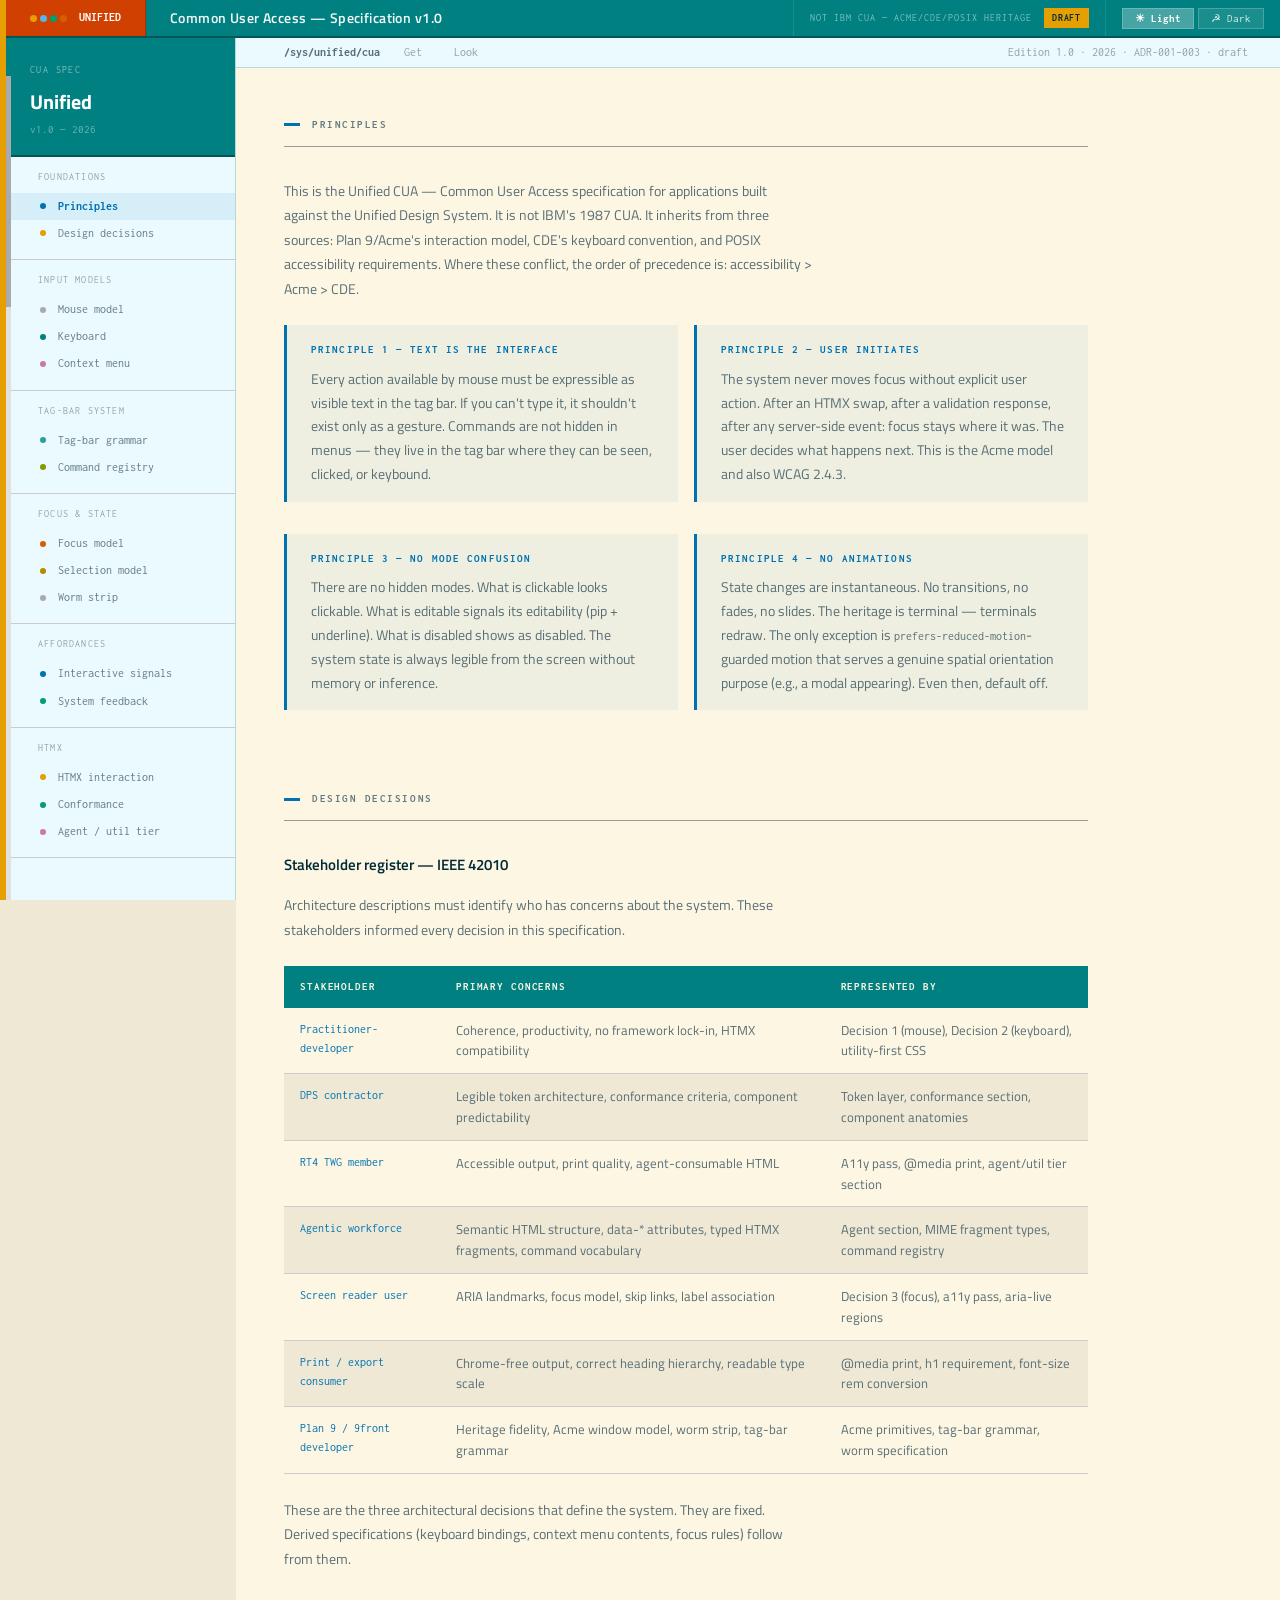
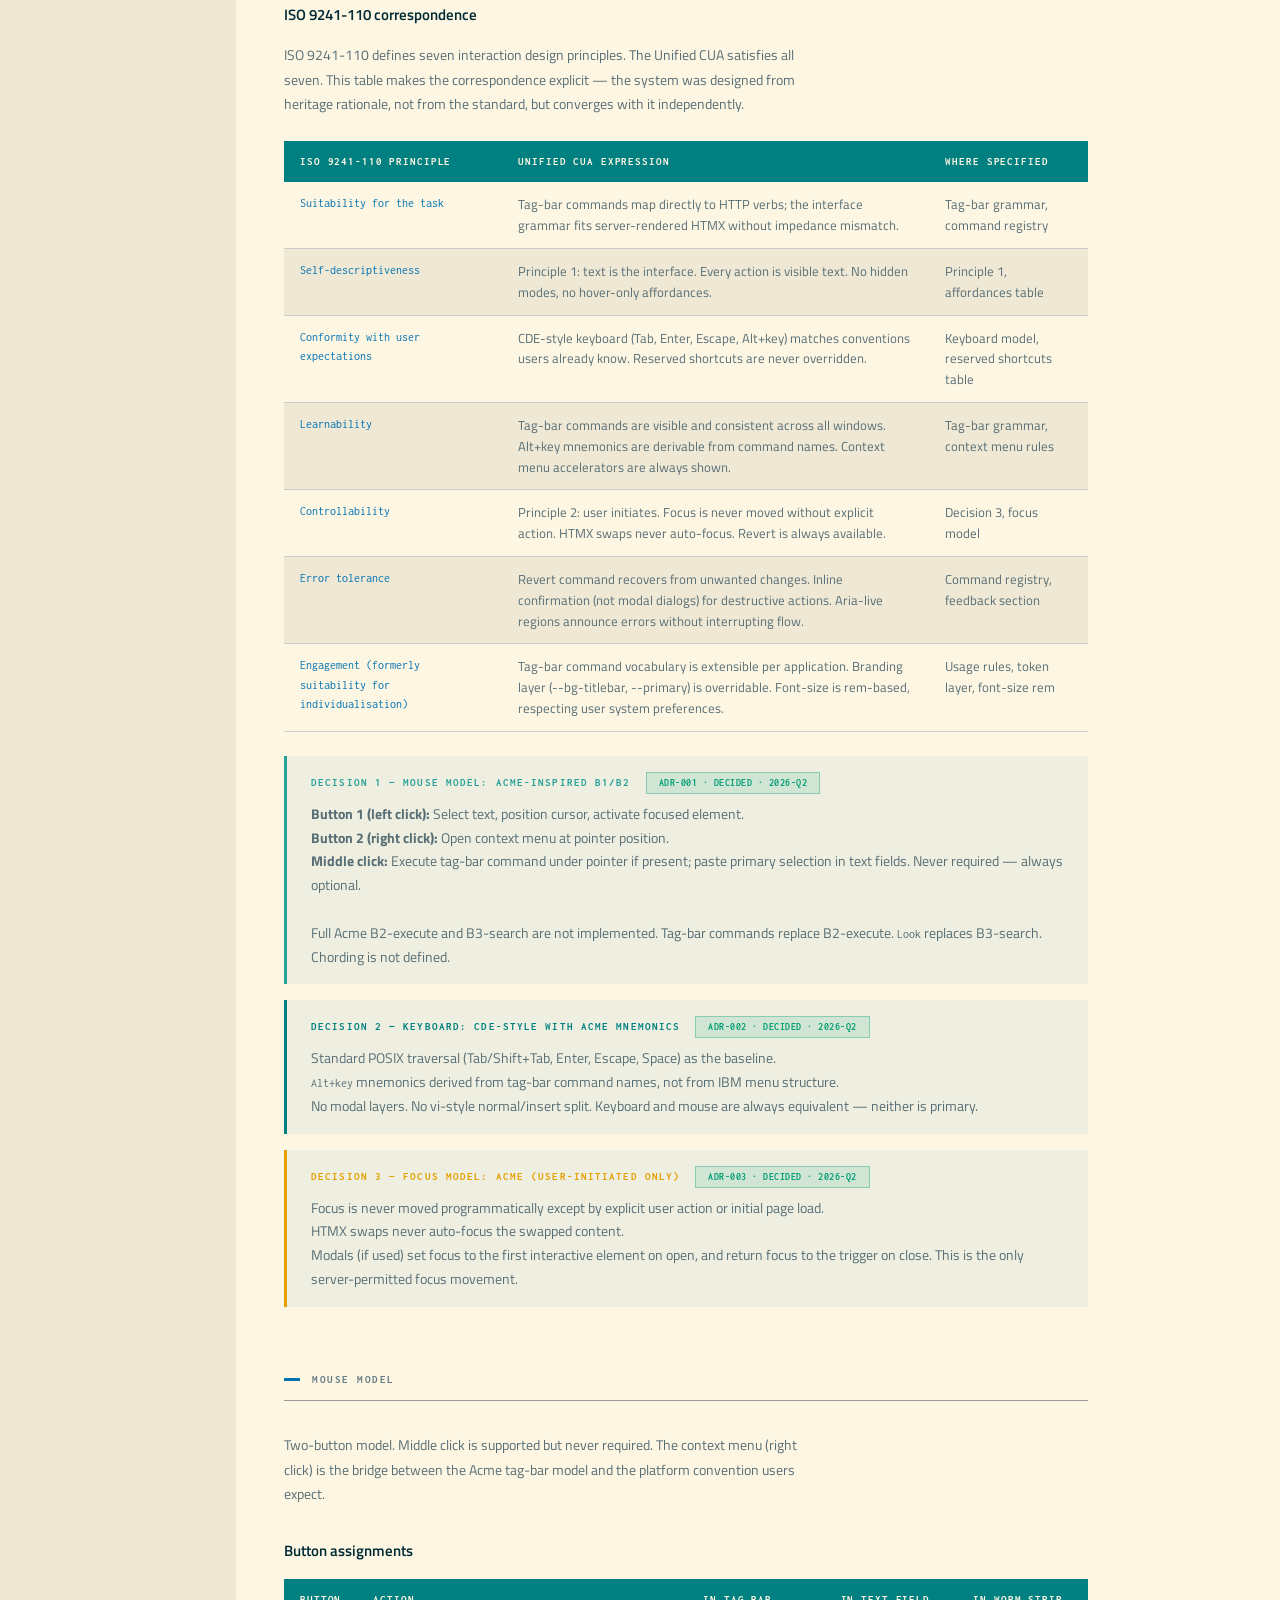
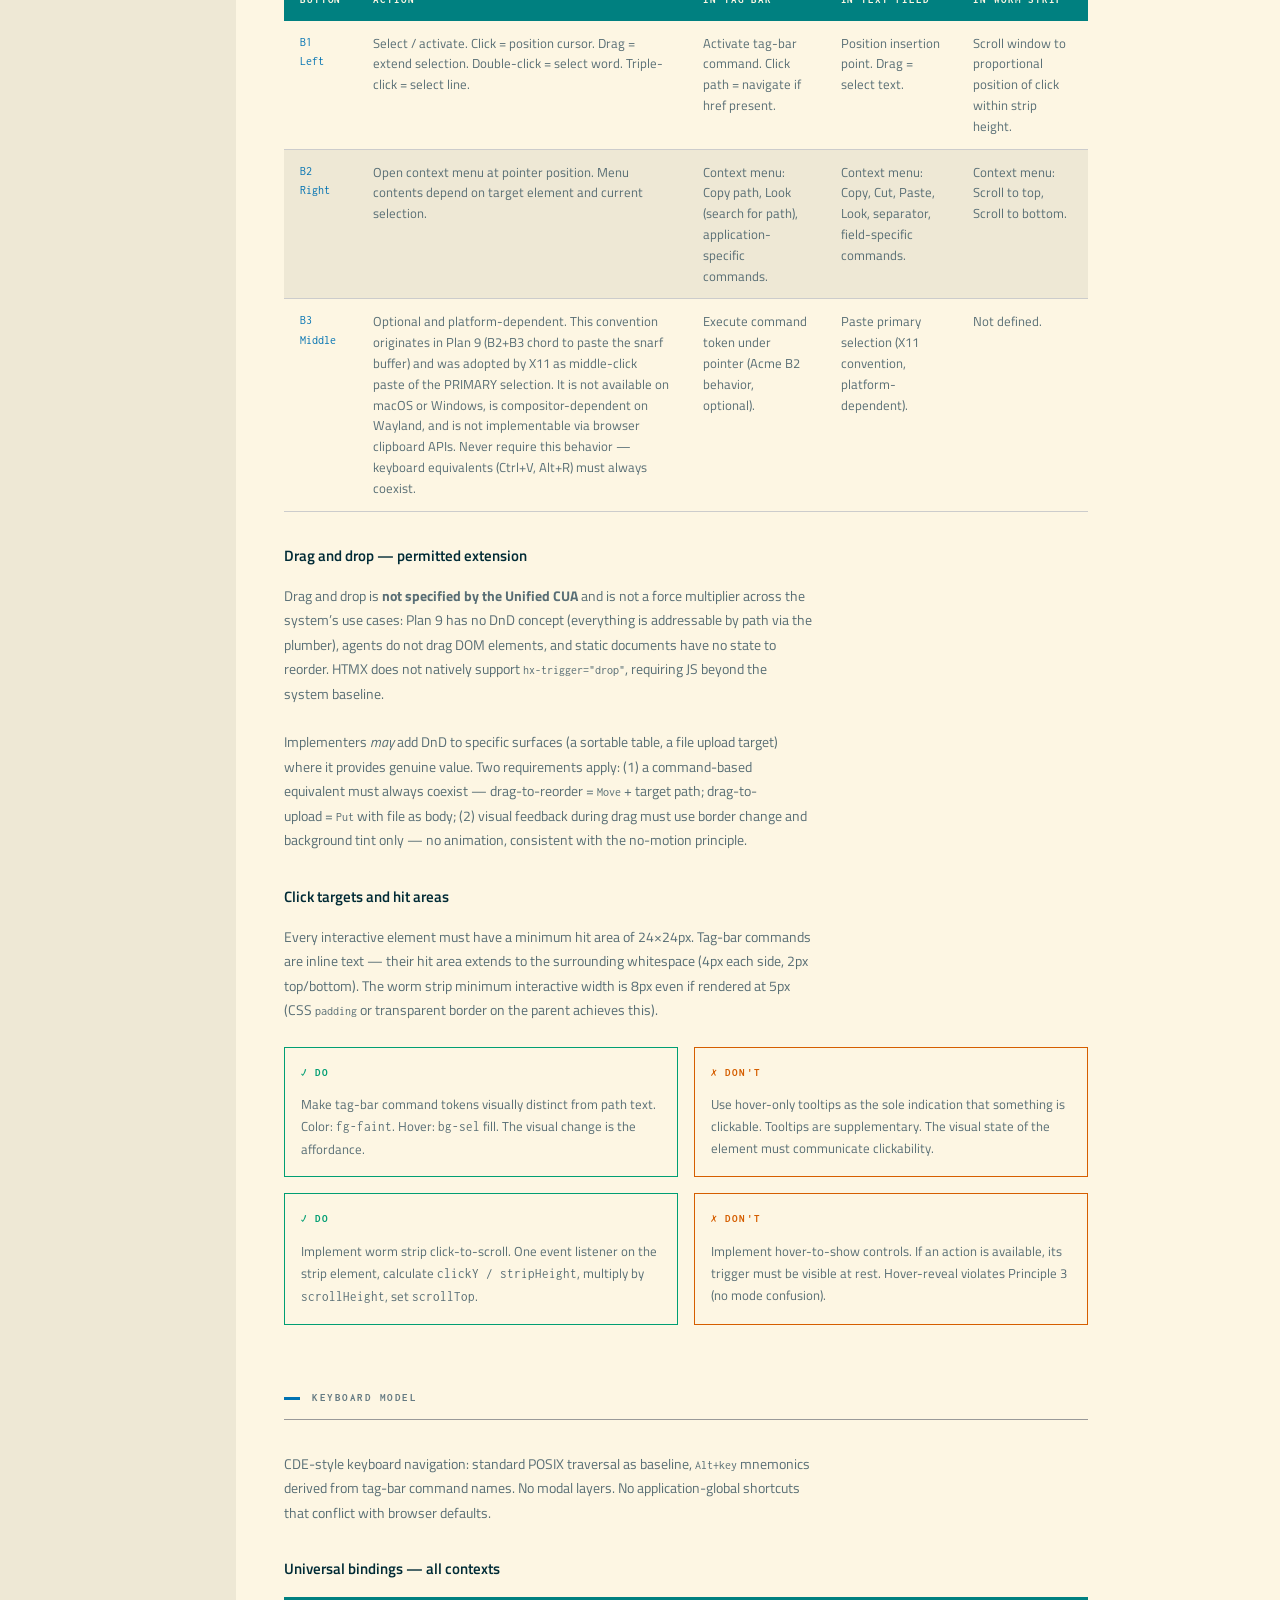
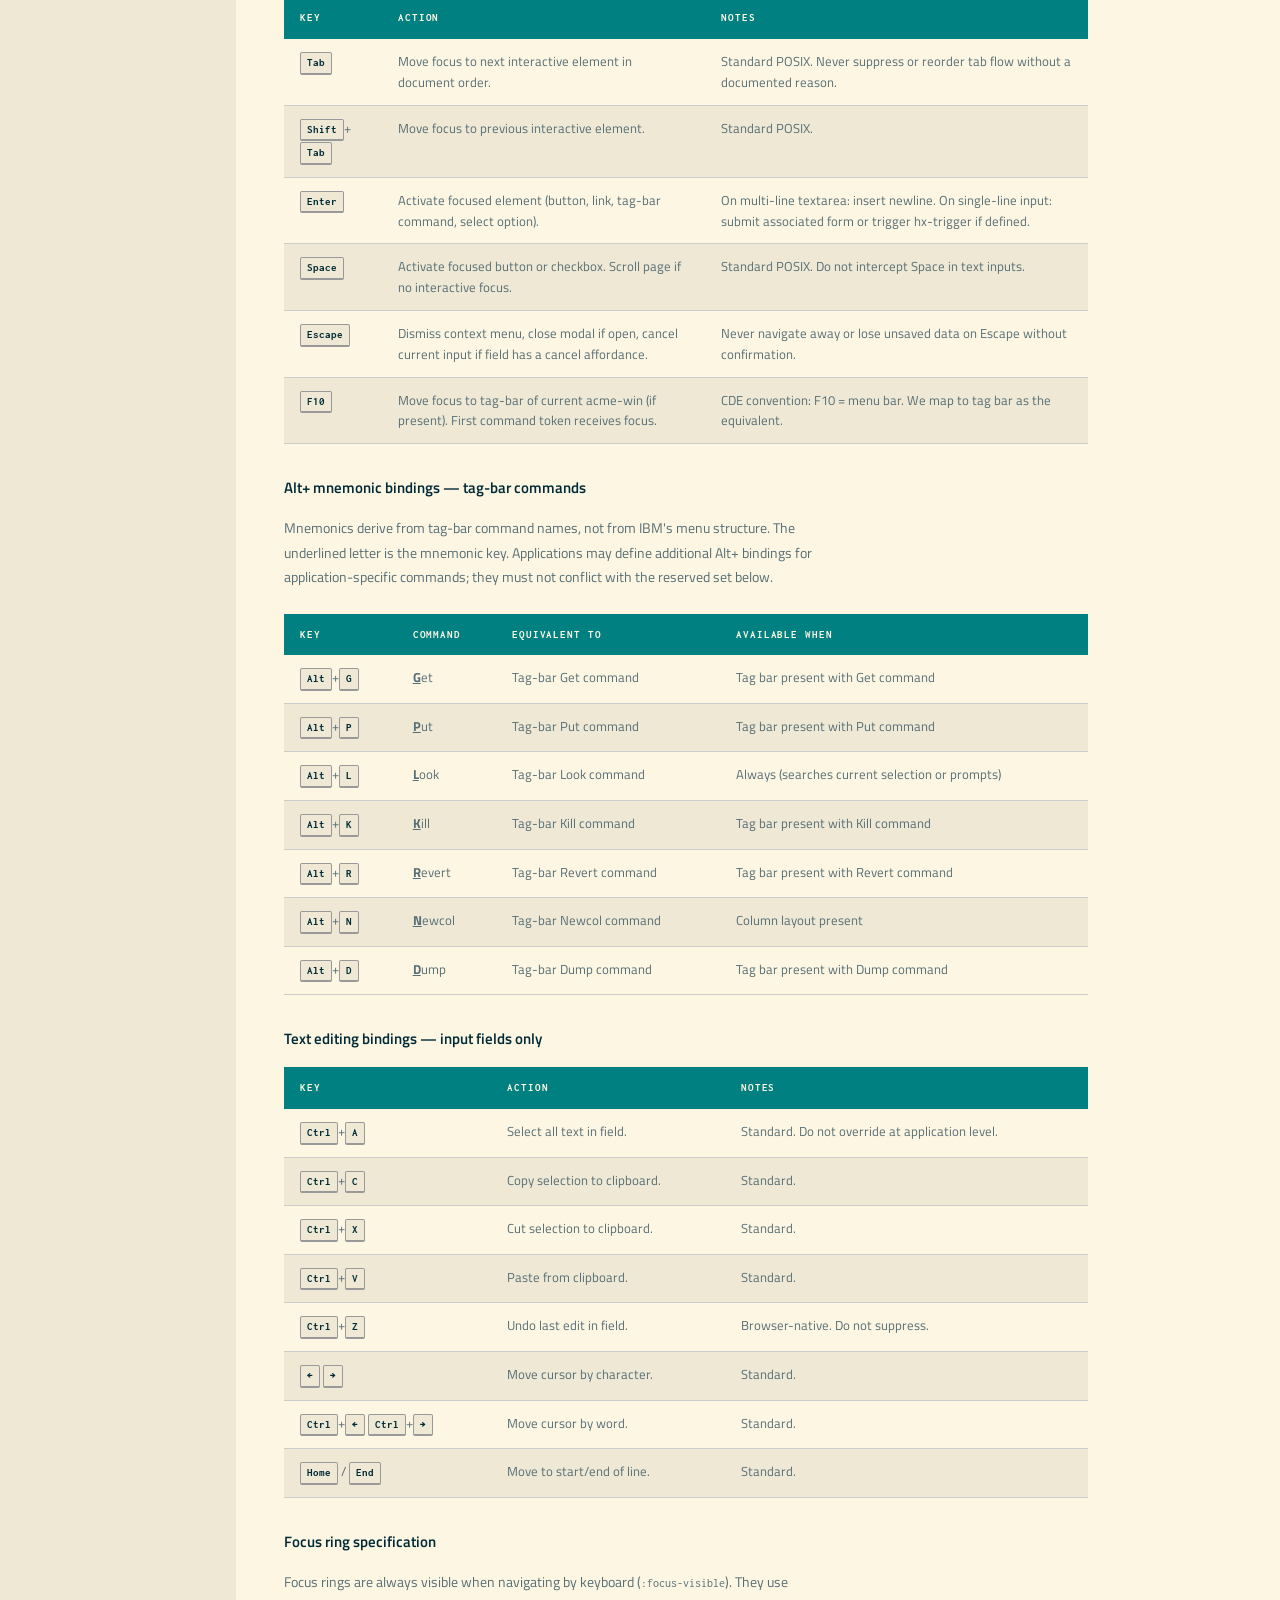
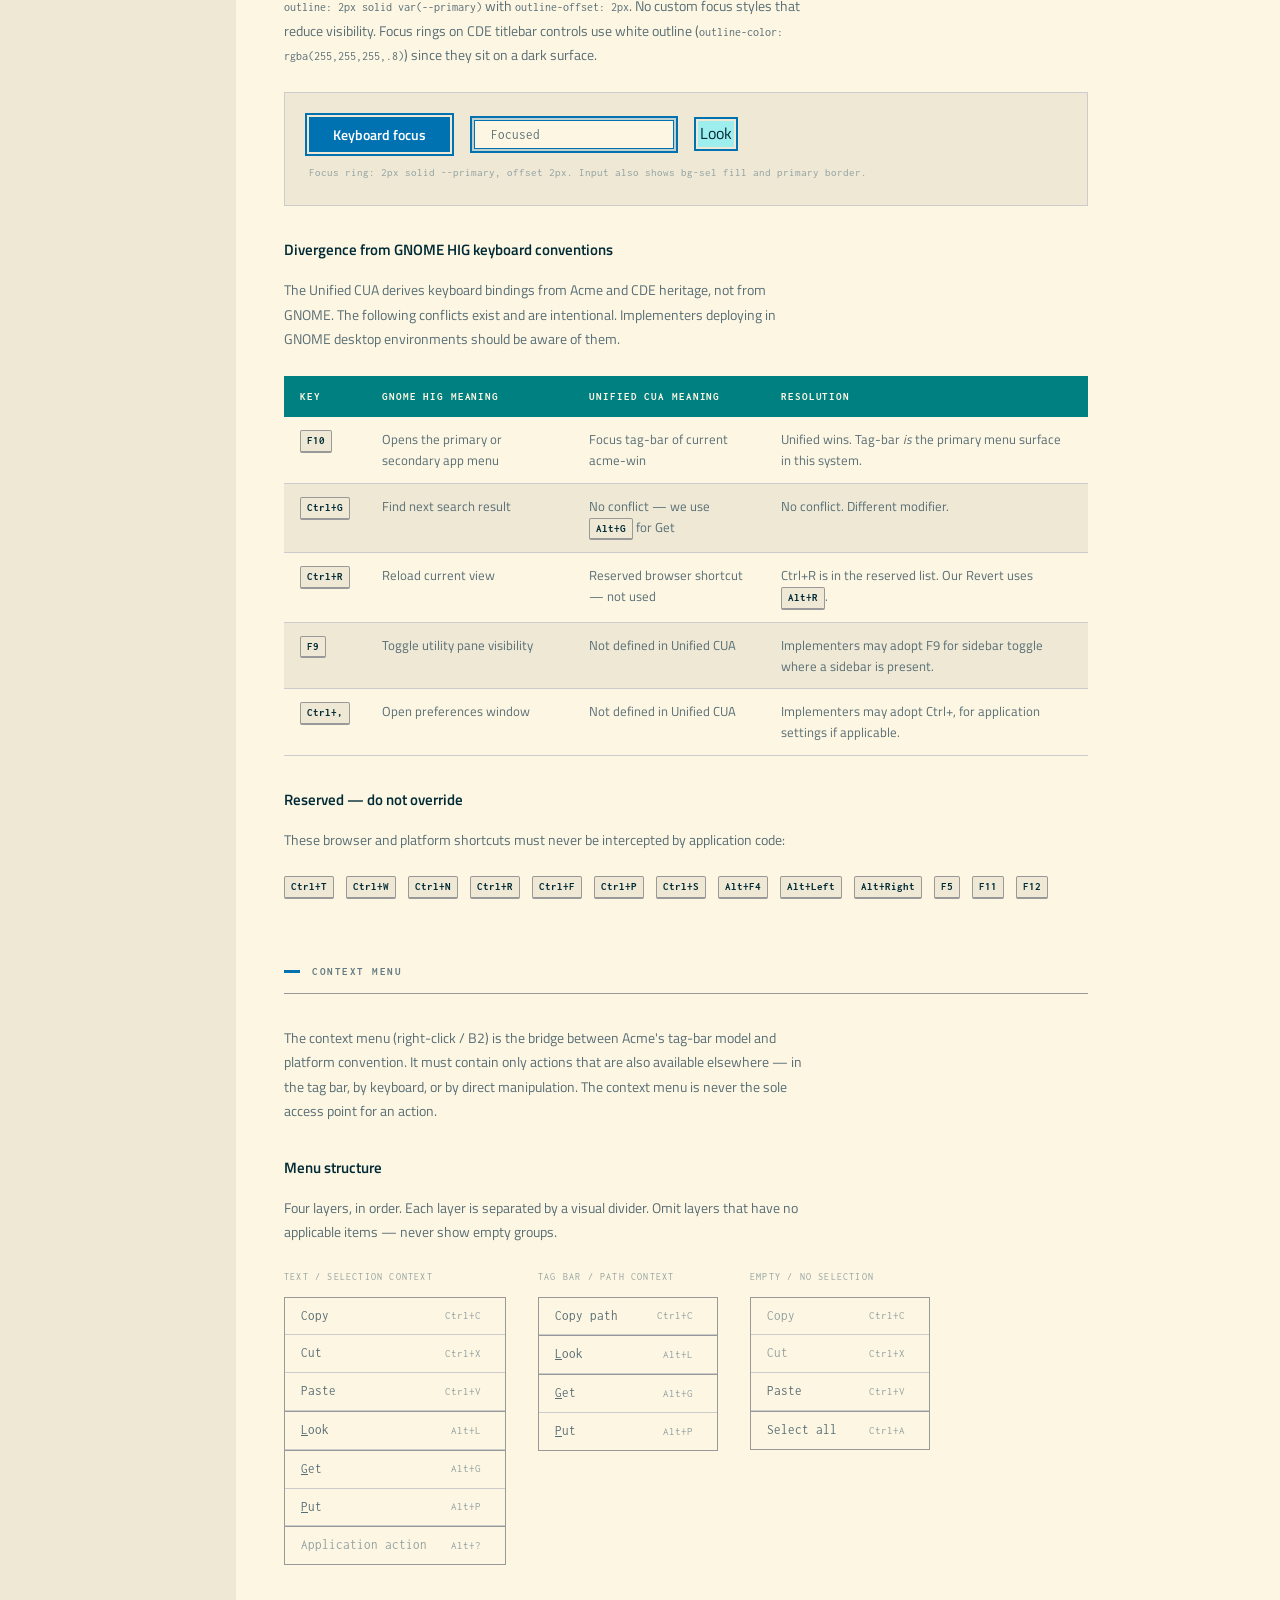
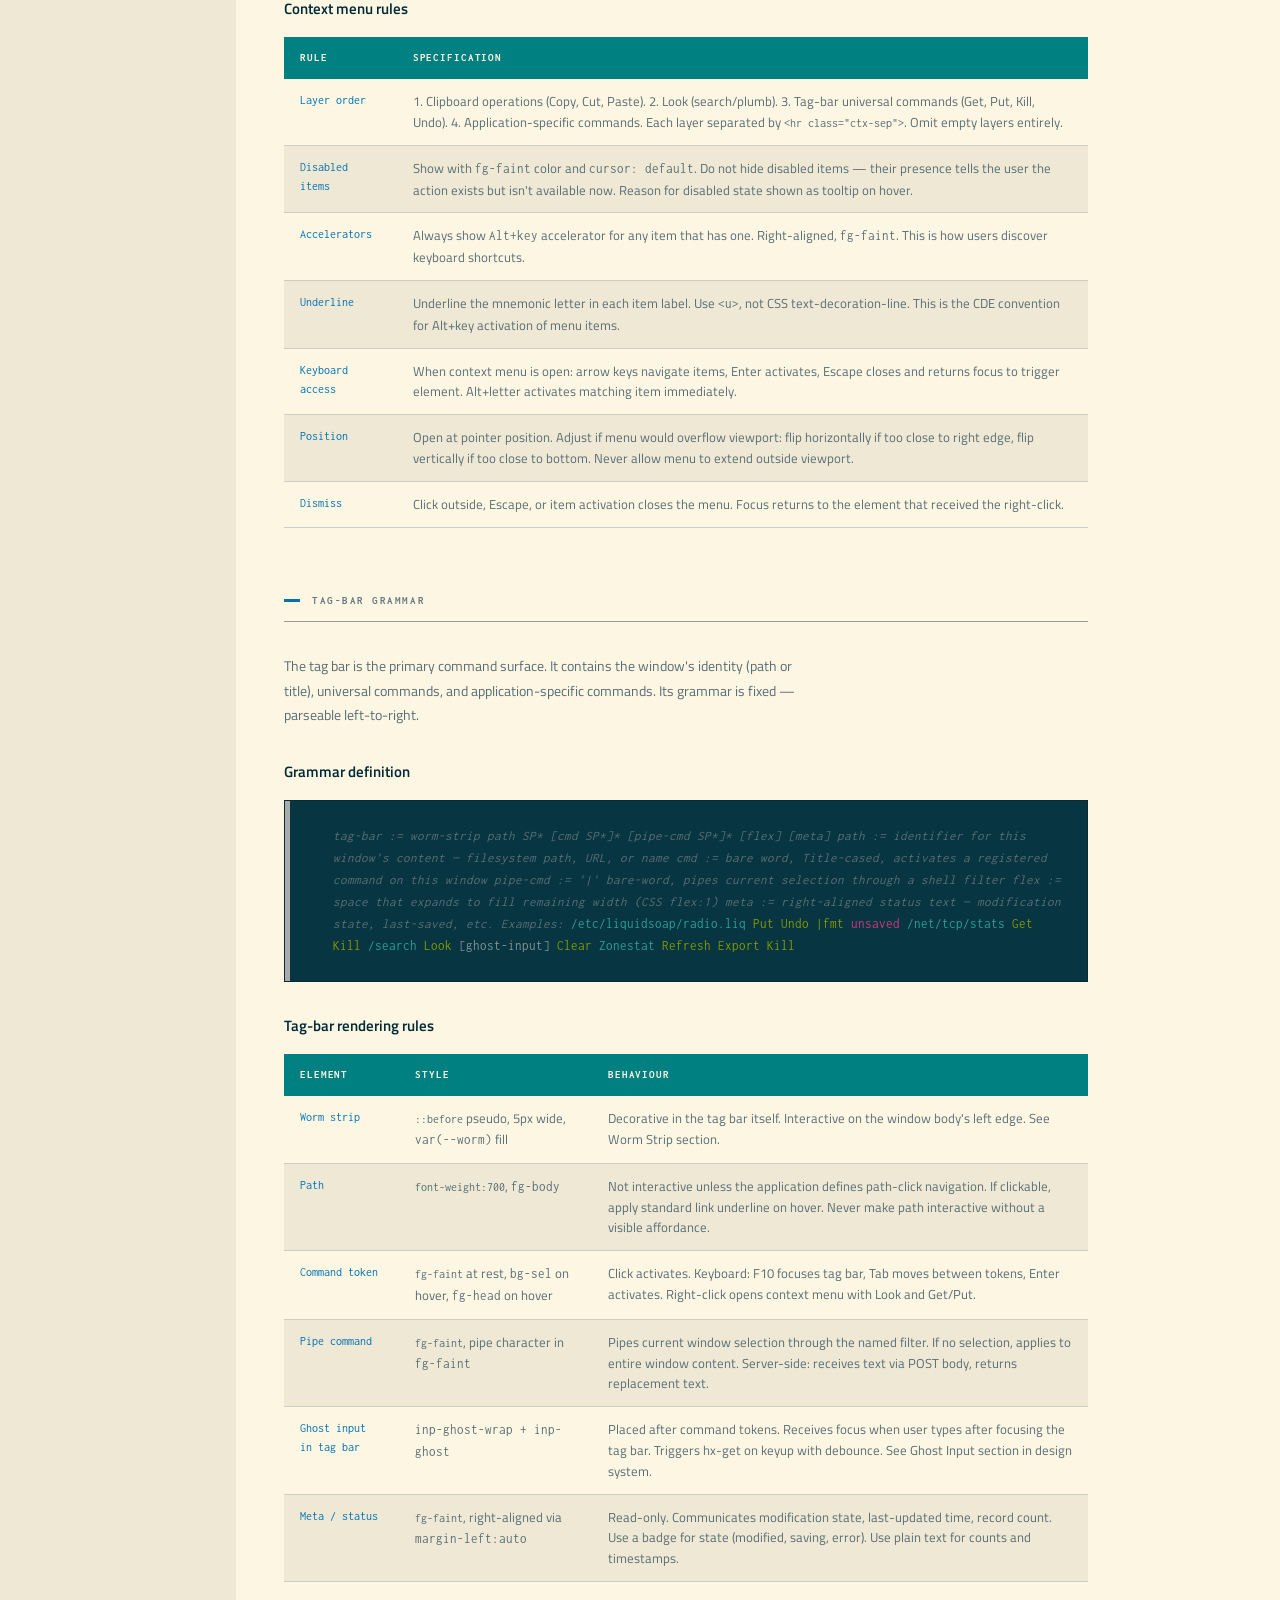
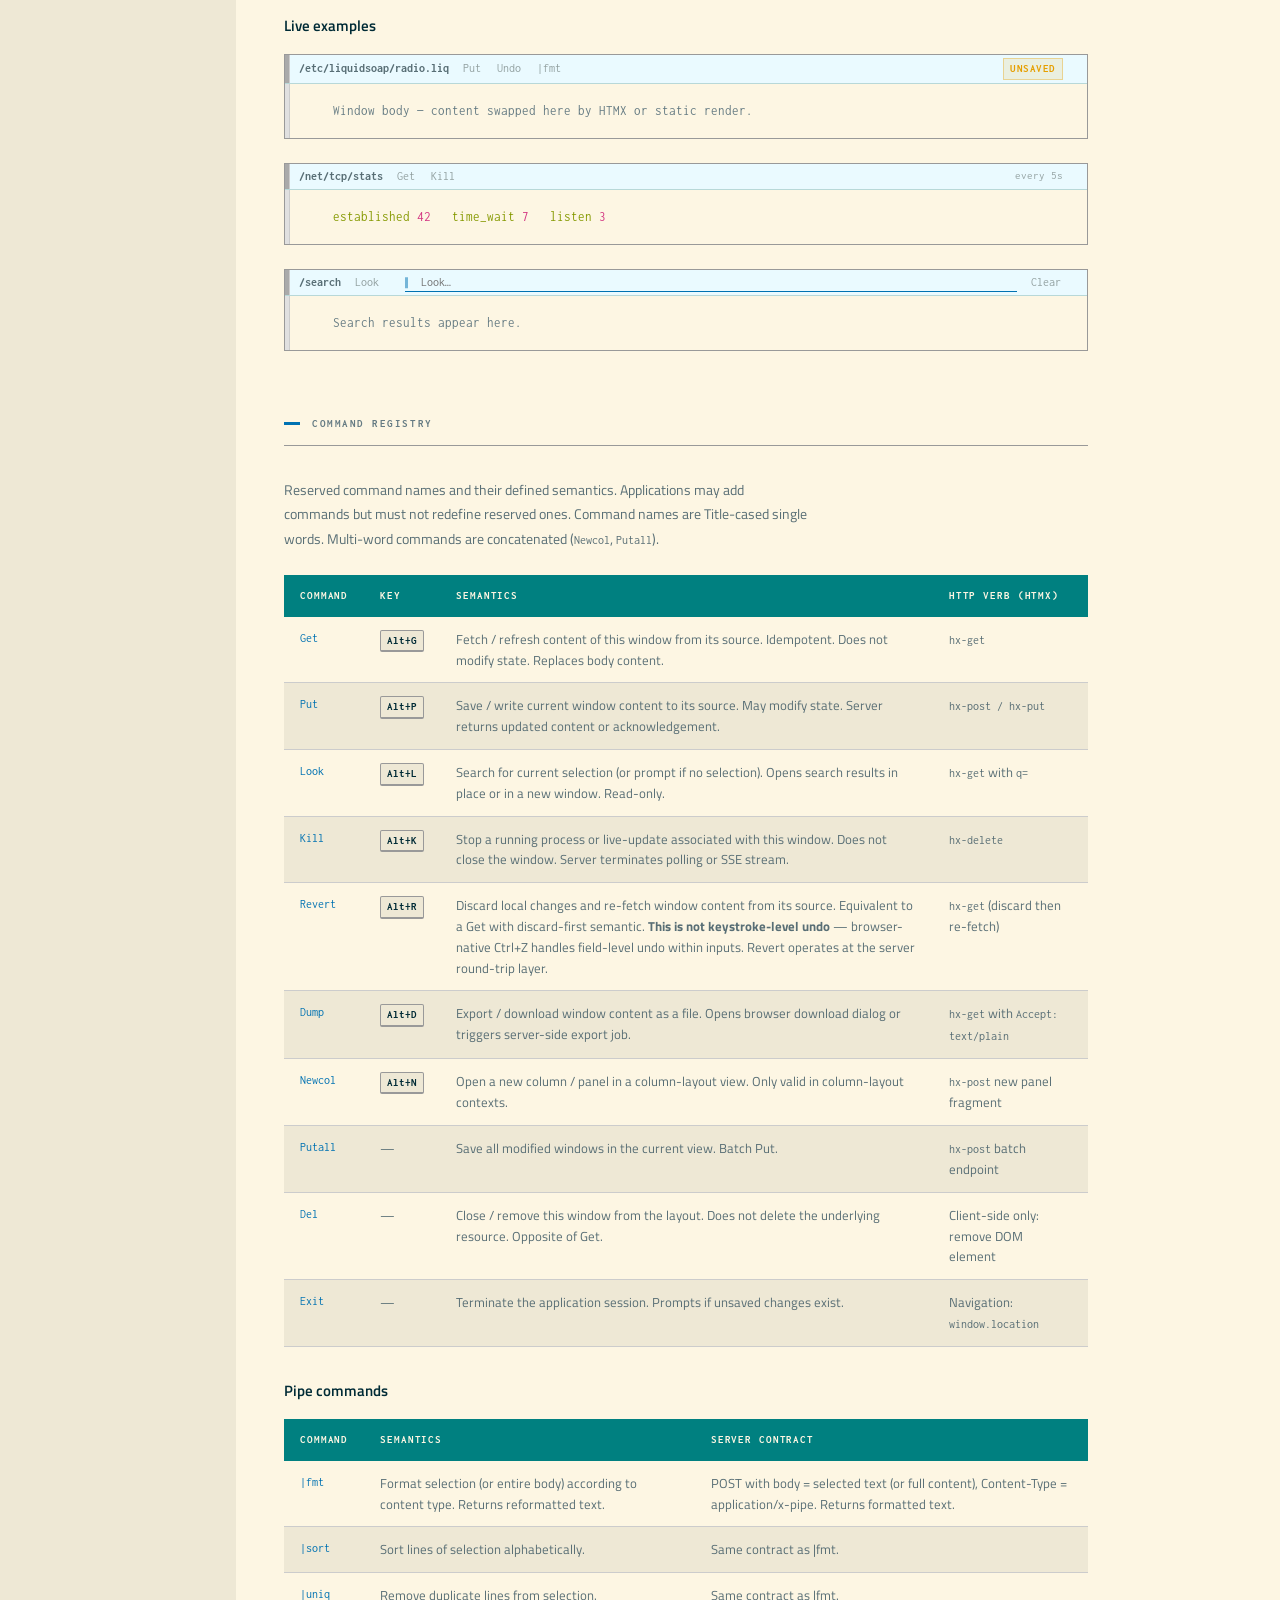
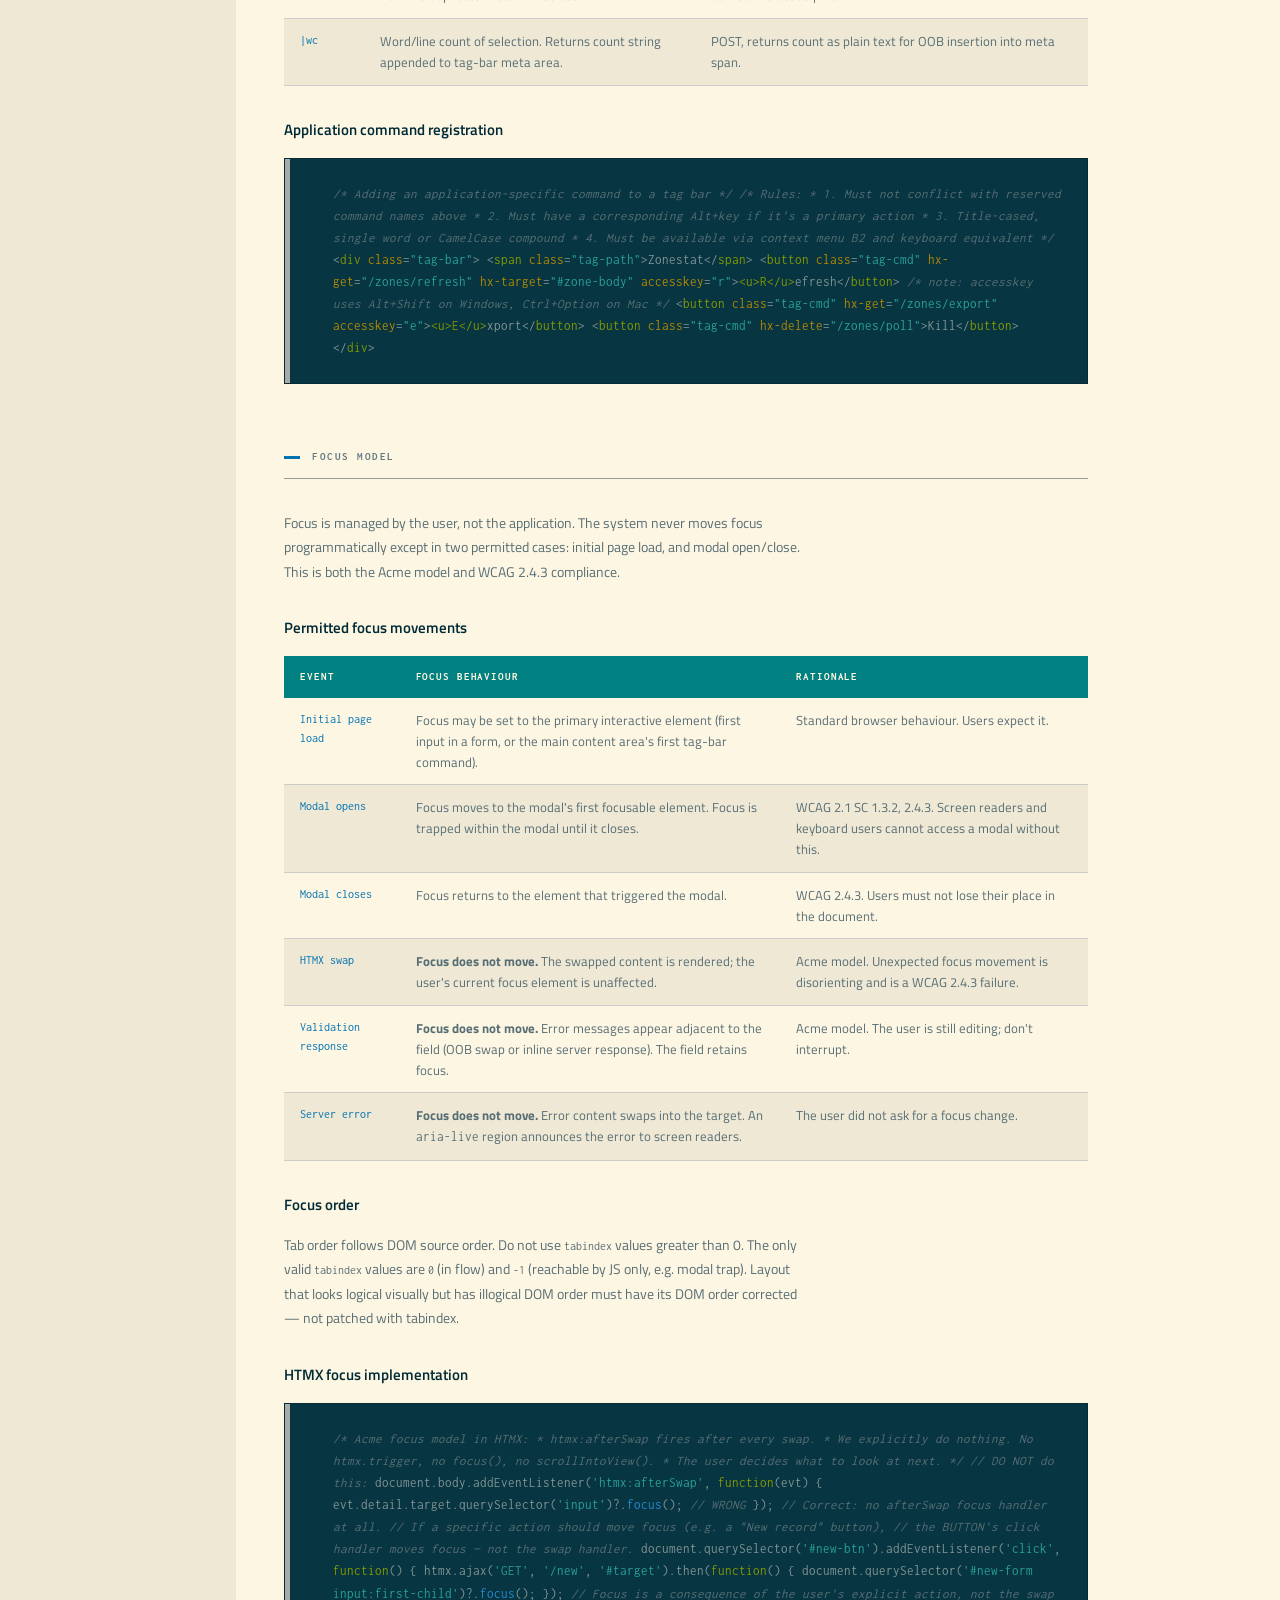
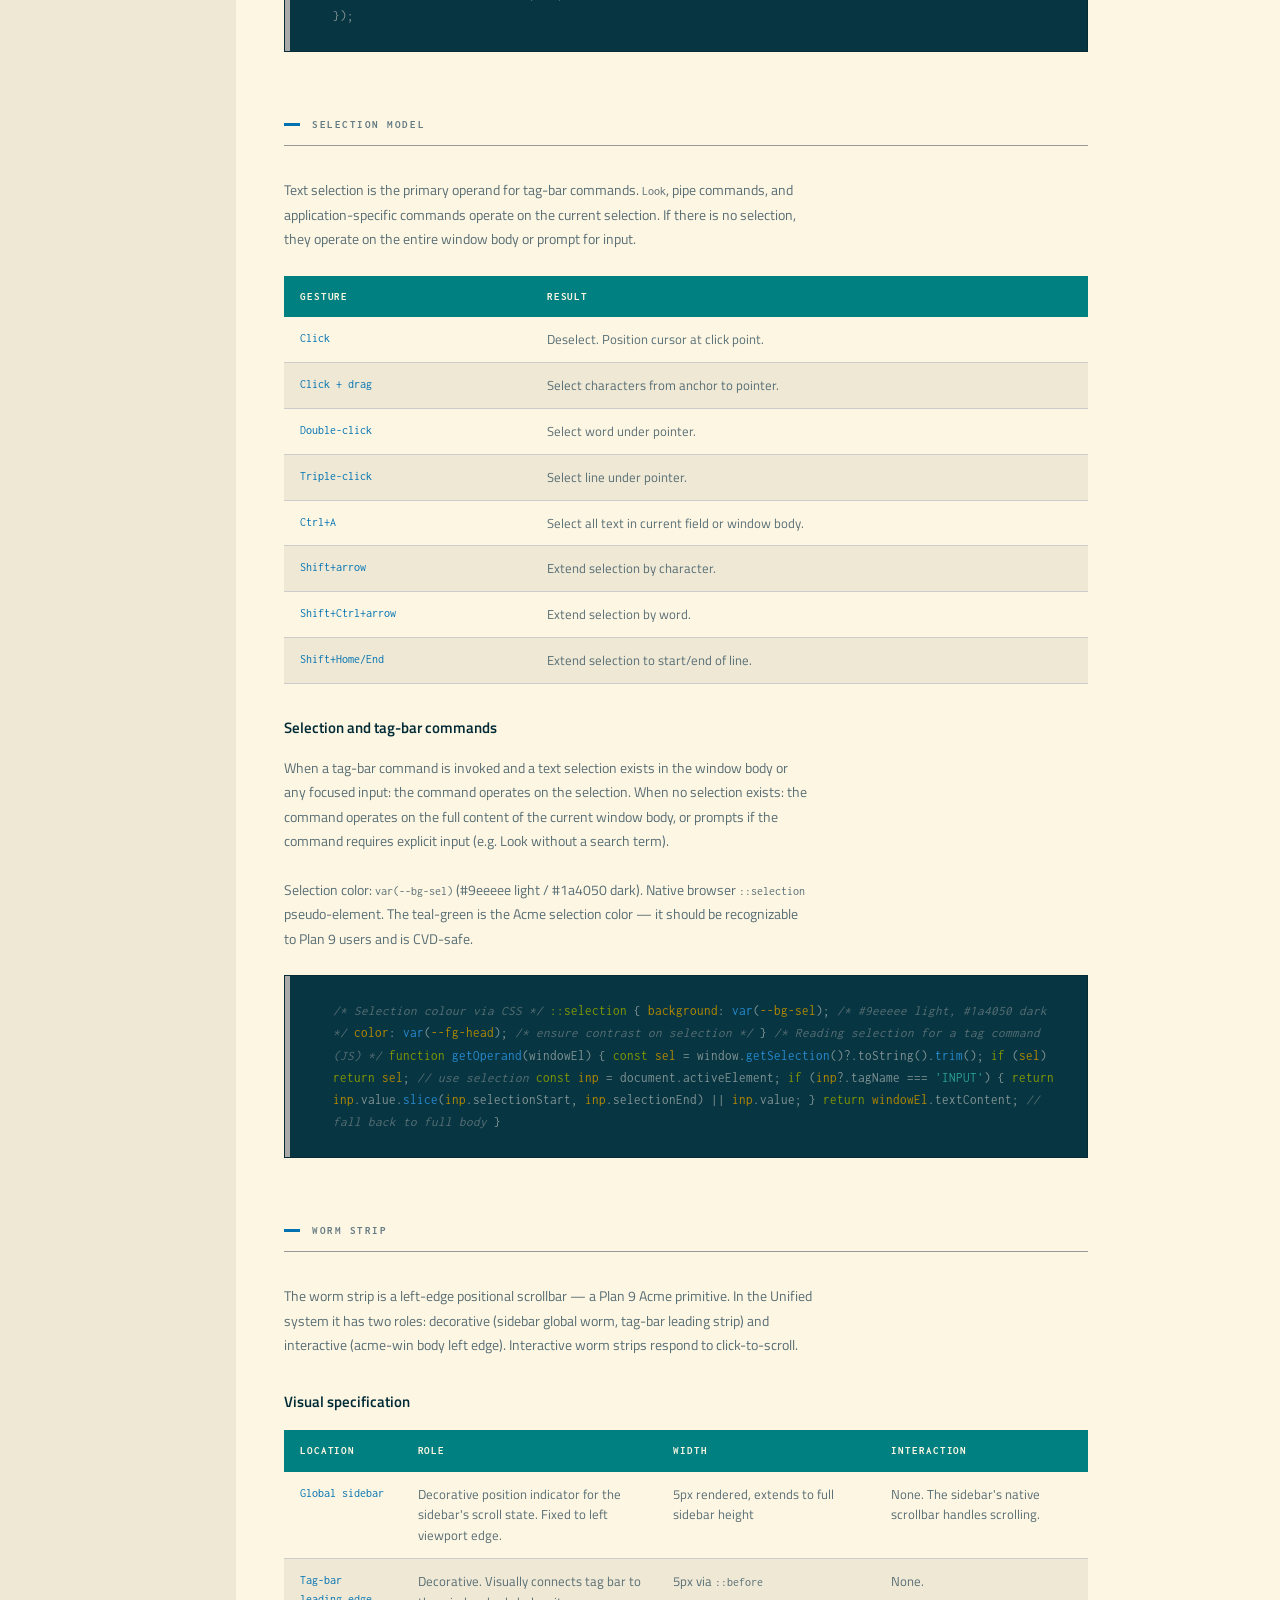
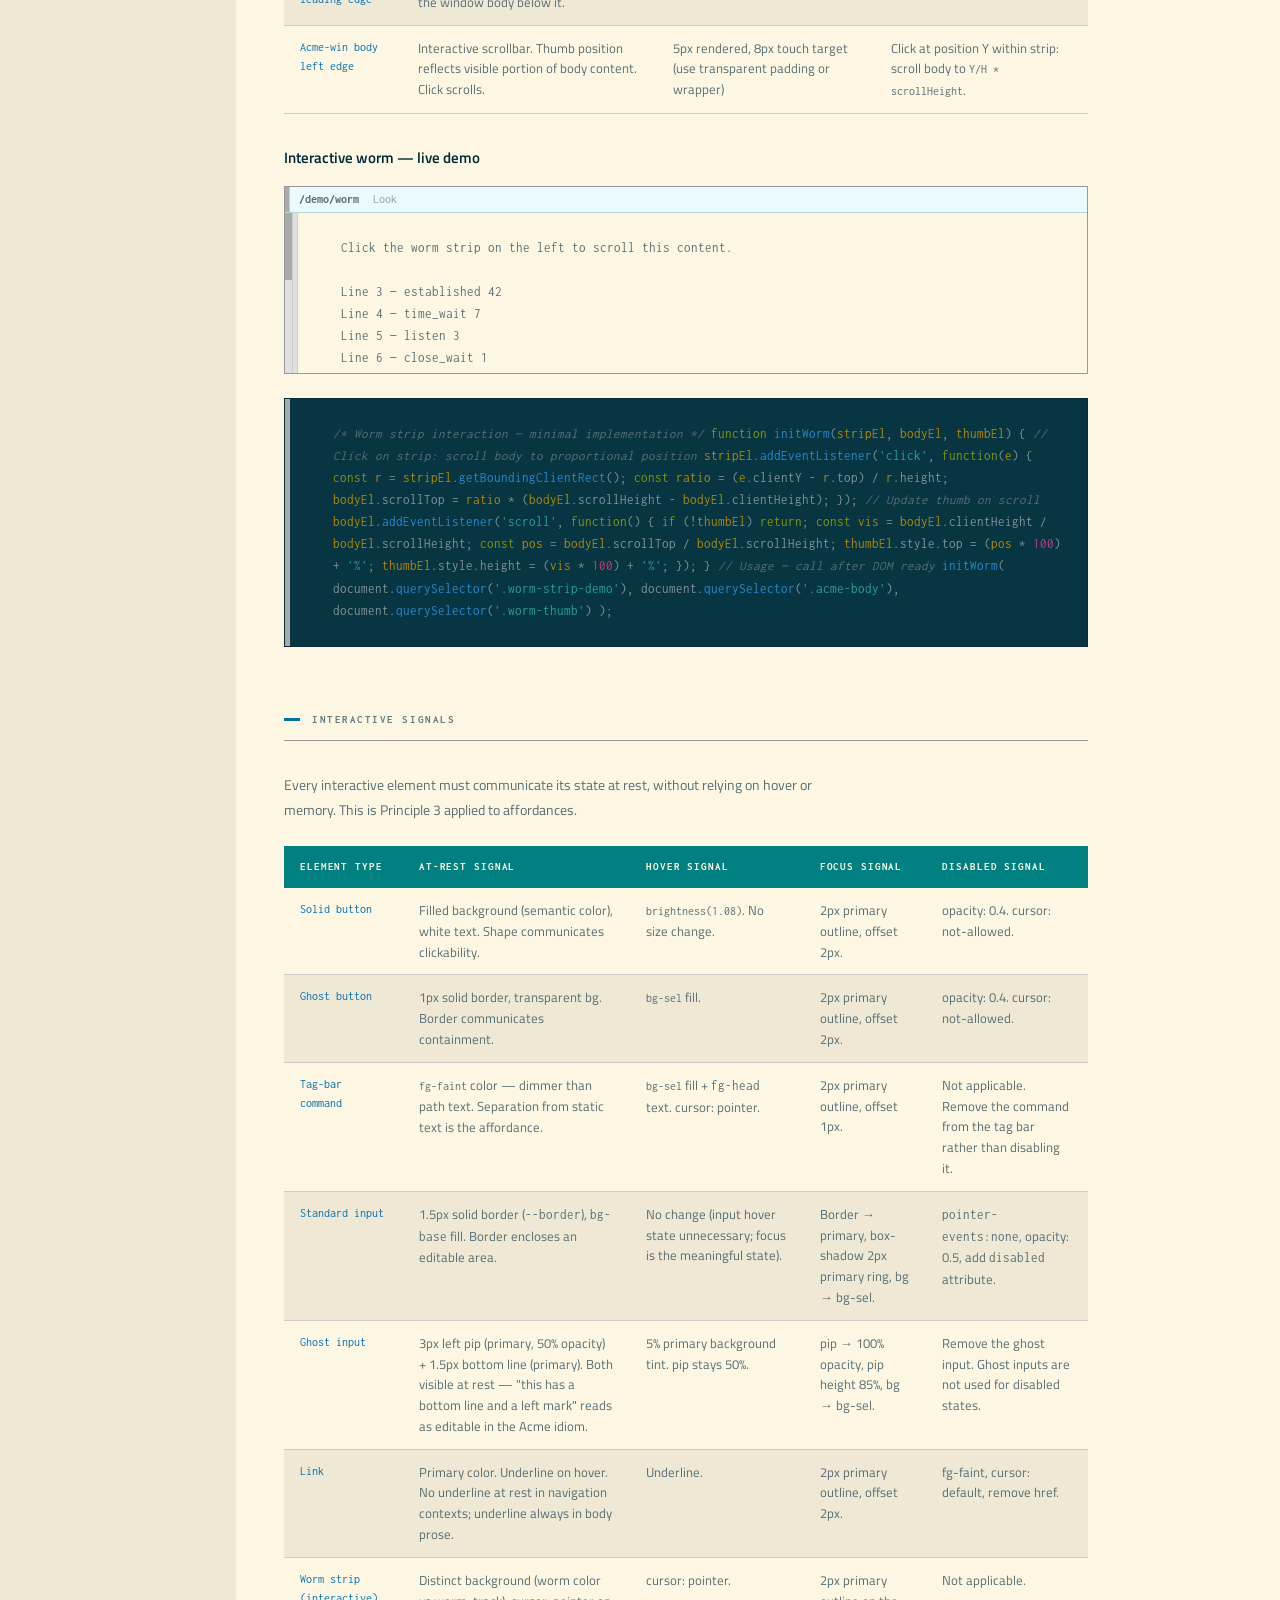
==== commit 0cc0bae8: "fix: spec status strip, skip link flash, paint issues, design consistency Skip link: - All three pag" ====
--- a/cua.html
+++ b/cua.html
@@ -56,15 +56,7 @@
 *:focus-visible{outline:2px solid var(--primary);outline-offset:2px}
 
 
-/* Skip to main */
-.skip-link {
-  position: absolute; top: -40px; left: 0; z-index: 100;
-  background: var(--bg-titlebar); color: var(--fg-on-dark);
-  padding: var(--sp-3) var(--sp-5);
-  font-family: var(--font-mono); font-size: 0.8125rem; font-weight: 700;
-  text-decoration: none;
-}
-.skip-link:focus-visible { top: 0; outline: 2px solid #fff; outline-offset: 2px; }
+
 /* CDE bar */
 .cde-bar{background:var(--bg-titlebar);border-bottom:2px solid var(--border-titlebar);display:flex;align-items:stretch;height:38px;position:sticky;top:0;z-index:30}
 .cde-logo{background:var(--sun-orange);border-right:1px solid rgba(0,0,0,.2);padding:0 var(--sp-5);display:flex;align-items:center;font-family:var(--font-mono);font-size:0.75rem;font-weight:700;color:#fff;gap:var(--sp-3);white-space:nowrap}
@@ -78,7 +70,7 @@
 /* Layout */
 .page-wrap{display:grid;grid-template-columns:230px 1fr;min-height:calc(100vh - 38px)}
 .sidebar{background:var(--bg-tag);border-right:1px solid var(--border-tag);overflow-y:auto;position:sticky;top:38px;height:calc(100vh - 38px)}
-.sidebar::after{content:'';position:fixed;left:0;top:38px;bottom:0;width:5px;background:linear-gradient(to bottom,var(--worm) 0%,var(--worm) 28%,var(--worm-track) 28%);z-index:20;pointer-events:none}
+.sidebar::after{content:'';position:absolute;left:0;top:38px;bottom:0;width:5px;background:linear-gradient(to bottom,var(--worm) 0%,var(--worm) 28%,var(--worm-track) 28%);z-index:20;pointer-events:none}
 .sb-brand{background:var(--bg-titlebar);padding:var(--sp-5) var(--sp-5) var(--sp-4);border-bottom:2px solid var(--border-titlebar)}
 .nav-group{padding:var(--sp-3) 0;border-bottom:1px solid var(--border-lt)}
 .nav-lbl{font-family:var(--font-mono);font-size:0.6250rem;text-transform:uppercase;letter-spacing:.12em;color:var(--fg-faint);padding:0 var(--sp-4) var(--sp-2) var(--sp-6)}
@@ -225,12 +217,31 @@
   .inp               { min-height: 44px; padding: var(--sp-3) var(--sp-4); }
   .cde-btn, .cdecb   { width: 44px; height: 44px; font-size: 14px; }
 }
+
+/* spec status strip */
+.spec-status-strip{position:fixed;top:0;left:0;width:6px;height:100vh;z-index:40;pointer-events:none}
+body[data-status="draft"]   .spec-status-strip{background:var(--oi-orange)}
+body[data-status="stable"]  .spec-status-strip{background:var(--oi-blue)}
+body[data-status="adopted"] .spec-status-strip{background:var(--oi-green)}
+.spec-status-badge{display:inline-block;font-family:var(--font-mono);font-size:0.625rem;font-weight:700;letter-spacing:.08em;text-transform:uppercase;padding:2px 8px;margin-left:12px;vertical-align:middle}
+body[data-status="draft"]   .spec-status-badge{background:var(--oi-orange);color:var(--sol-base03)}
+body[data-status="stable"]  .spec-status-badge{background:var(--oi-blue);color:#fff}
+body[data-status="adopted"] .spec-status-badge{background:var(--oi-green);color:#fff}
+/* skip link — visually hidden, no top:-40px flash */
+.skip-link{position:absolute!important;width:1px;height:1px;padding:0;margin:-1px;overflow:hidden;clip:rect(0,0,0,0);white-space:nowrap;border:0;text-decoration:none}
+.skip-link:focus-visible{position:fixed!important;top:44px;left:6px;z-index:200;width:auto;height:auto;padding:8px 16px;clip:auto;white-space:normal;background:var(--bg-titlebar);color:var(--fg-on-dark);font-family:var(--font-mono);font-size:0.8125rem;font-weight:700;outline:2px solid #fff;outline-offset:2px}
+/* status strip body offset */
+body{padding-left:6px}
+@media print{.spec-status-strip{display:none}body{padding-left:0}}
+@media(pointer:coarse){.card{padding:20px}.nav-link{min-height:44px}}
 </style>
 </head>
-<body>
-
-<a href="#main-content" class="skip-link">Skip to main content</a>
-<div class="cde-bar">
+<body data-status="draft">
+  <div class="spec-status-strip" aria-hidden="true"></div>
+
+
+<a href="#main-content" class="skip-link" data-pagefind-ignore>Skip to main content</a>
+<div class="cde-bar" data-pagefind-ignore">
   <div class="cde-logo">
     <span style="display:flex;gap:3px">
       <span style="width:7px;height:7px;border-radius:50%;background:#e69f00"></span>
@@ -243,6 +254,7 @@
   <div class="cde-title">Common User Access &mdash; Specification v1.0</div>
   <div class="cde-meta">
     <span style="font-family:var(--font-mono);font-size:0.6250rem;color:rgba(255,255,255,.5);text-transform:uppercase;letter-spacing:.1em">Not IBM CUA &mdash; Acme/CDE/POSIX heritage</span>
+    <span class="spec-status-badge" title="Specification status: draft. Edition 1.0, 2026.">draft</span>
   </div>
   <div class="cde-theme">
     <button id="btn-light" class="active" onclick="setTheme('light','btn-light')">&#9728; Light</button>
@@ -251,7 +263,7 @@
 </div>
 
 <div class="page-wrap">
-<nav class="sidebar" aria-label="CUA specification navigation">
+<nav class="sidebar" data-pagefind-ignore aria-label="CUA specification navigation">
   <div class="sb-brand">
     <div style="font-family:var(--font-mono);font-size:0.6250rem;text-transform:uppercase;letter-spacing:.14em;color:rgba(255,255,255,.5);margin-bottom:var(--sp-2)">CUA Spec</div>
     <div style="font-family:var(--font-ui);font-size:1.2500rem;font-weight:700;color:#fff">Unified</div>
@@ -293,16 +305,16 @@
   </div>
 </nav>
 
-<main class="main" id="main-content">
+<main class="main" id="main-content" data-pagefind-body style="scroll-margin-top:70px">
   <h1 style="position:absolute;width:1px;height:1px;overflow:hidden;clip:rect(0 0 0 0);white-space:nowrap">Common User Access &#8212; Unified CUA Specification v1.0</h1>
   <!-- Aria-live regions — always present, visually hidden -->
   <div id="live-status" aria-live="polite"   aria-atomic="true" style="position:absolute;width:1px;height:1px;overflow:hidden;clip:rect(0 0 0 0);white-space:nowrap"></div>
   <div id="live-error"  aria-live="assertive" aria-atomic="true" style="position:absolute;width:1px;height:1px;overflow:hidden;clip:rect(0 0 0 0);white-space:nowrap"></div>
-  <div class="ctag">
+  <div class="ctag" data-pagefind-ignore>
     <strong>/sys/unified/cua</strong>
     <span class="tag-cmd">Get</span><span class="tag-cmd">Look</span>
     <span style="flex:1"></span>
-    <span style="color:var(--fg-faint)">Mouse: B1/B2+ctx &middot; Keys: CDE-style &middot; Focus: Acme &middot; Revert not Undo</span>
+    <span style="color:var(--fg-faint)">Edition 1.0 &#183; 2026 &#183; ADR-001&#8211;003 &#183; draft</span>
   </div>
   <div class="cb">
 
@@ -1304,5 +1316,6 @@
   });
 })();
 </script>
+<script src="/unifiedspec/pagefind/pagefind-highlight.js"></script>
 </body>
 </html>
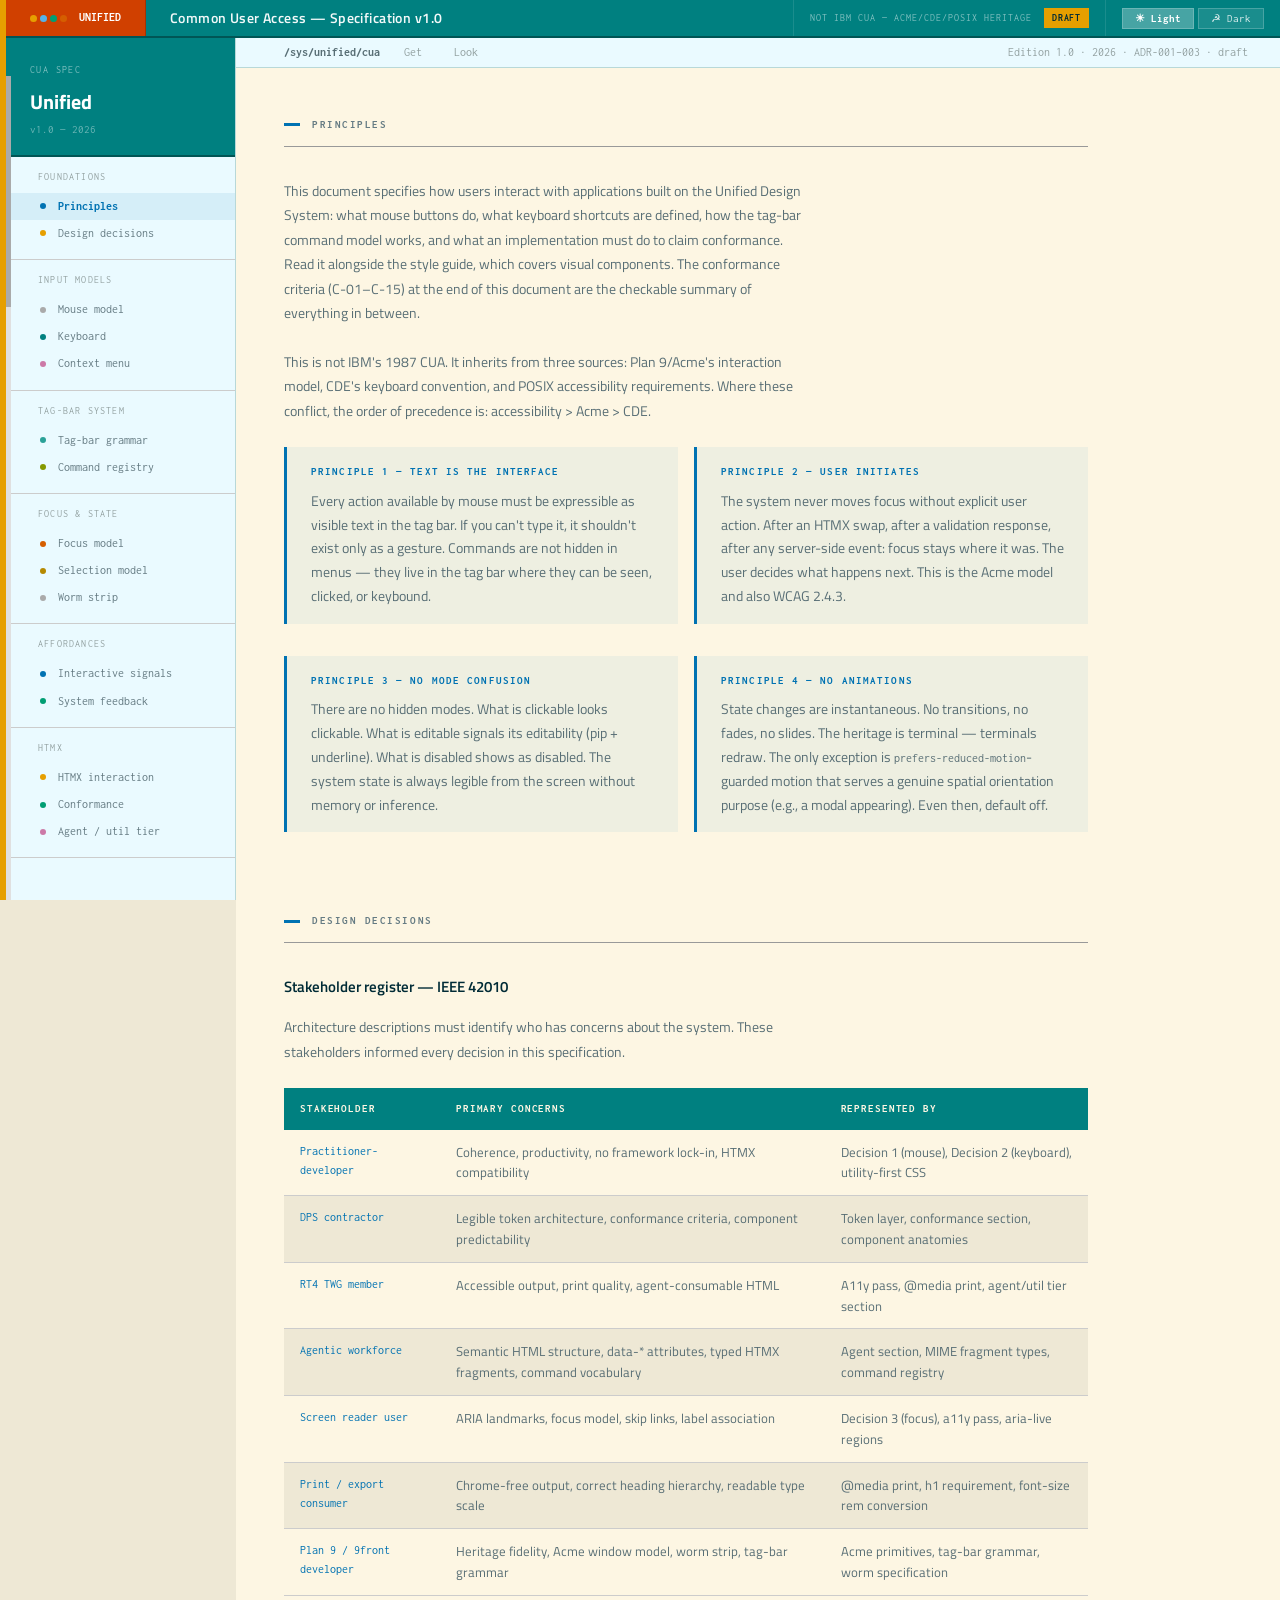
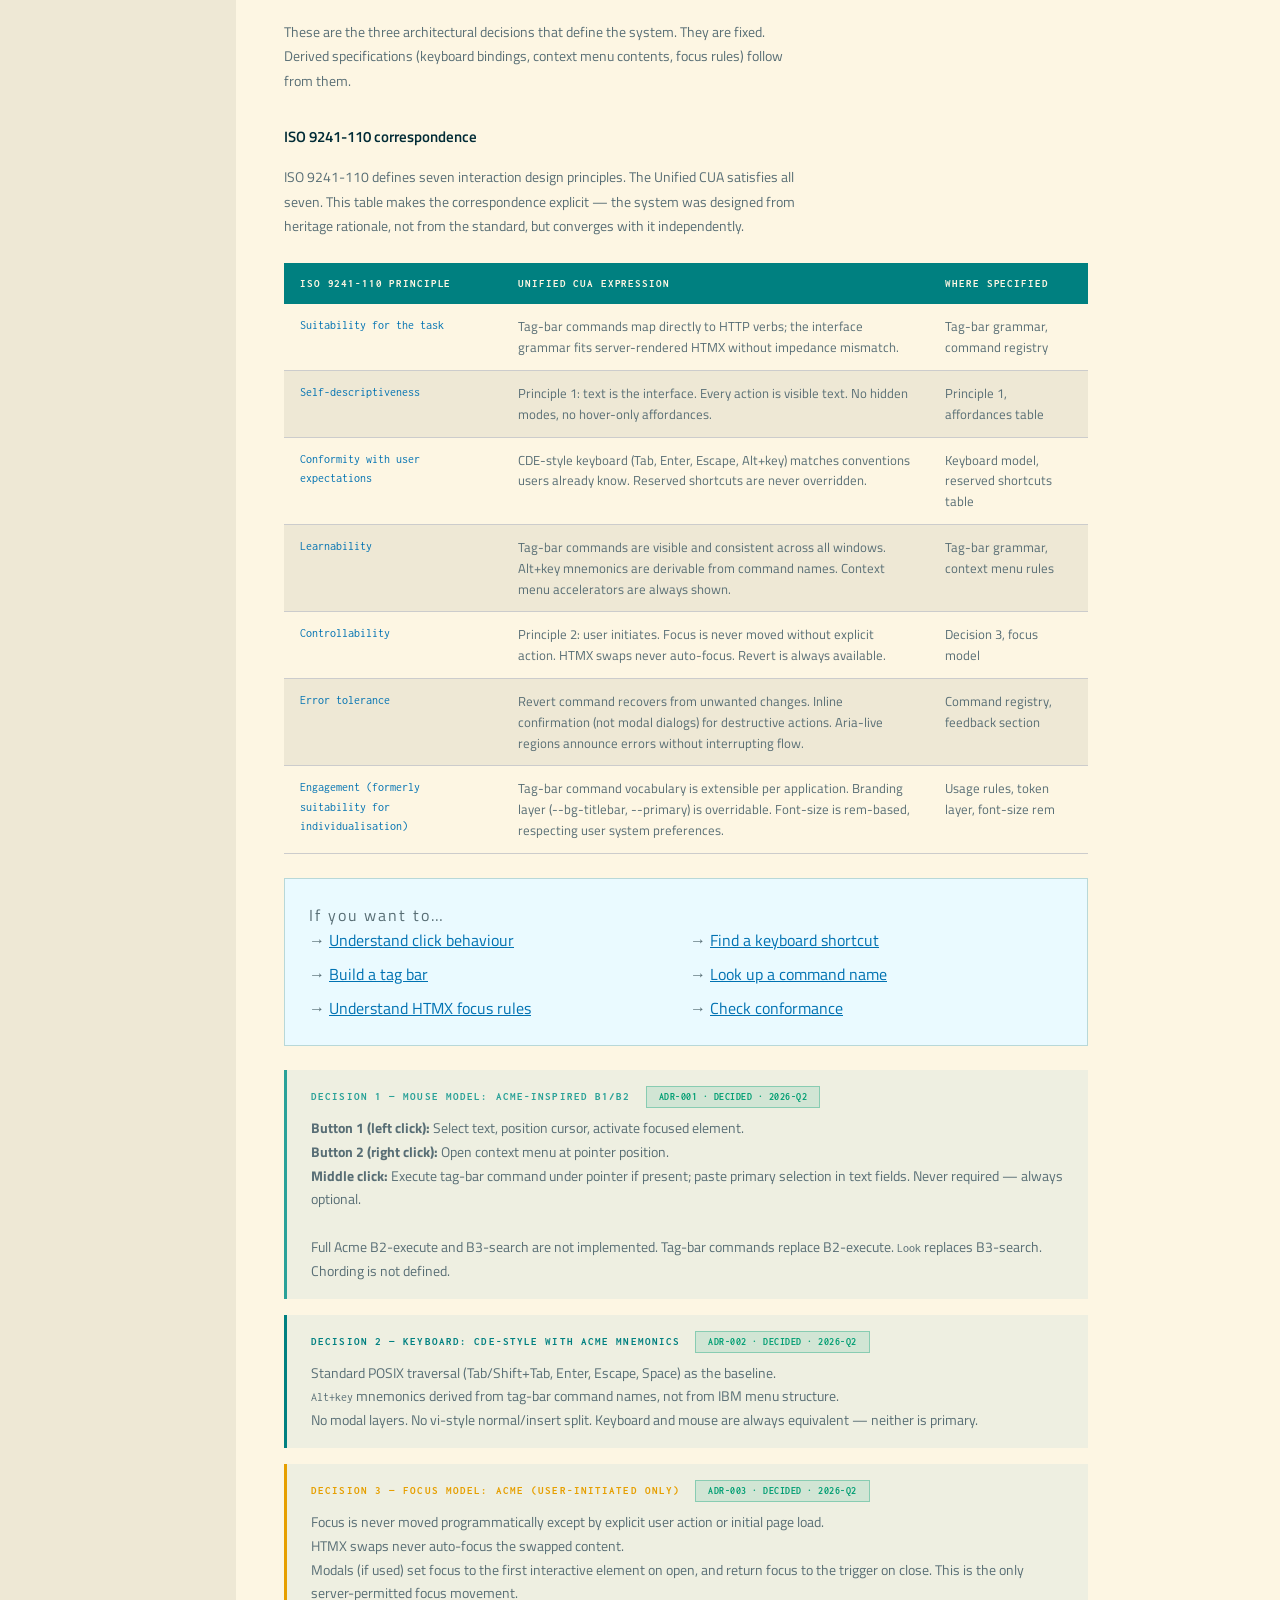
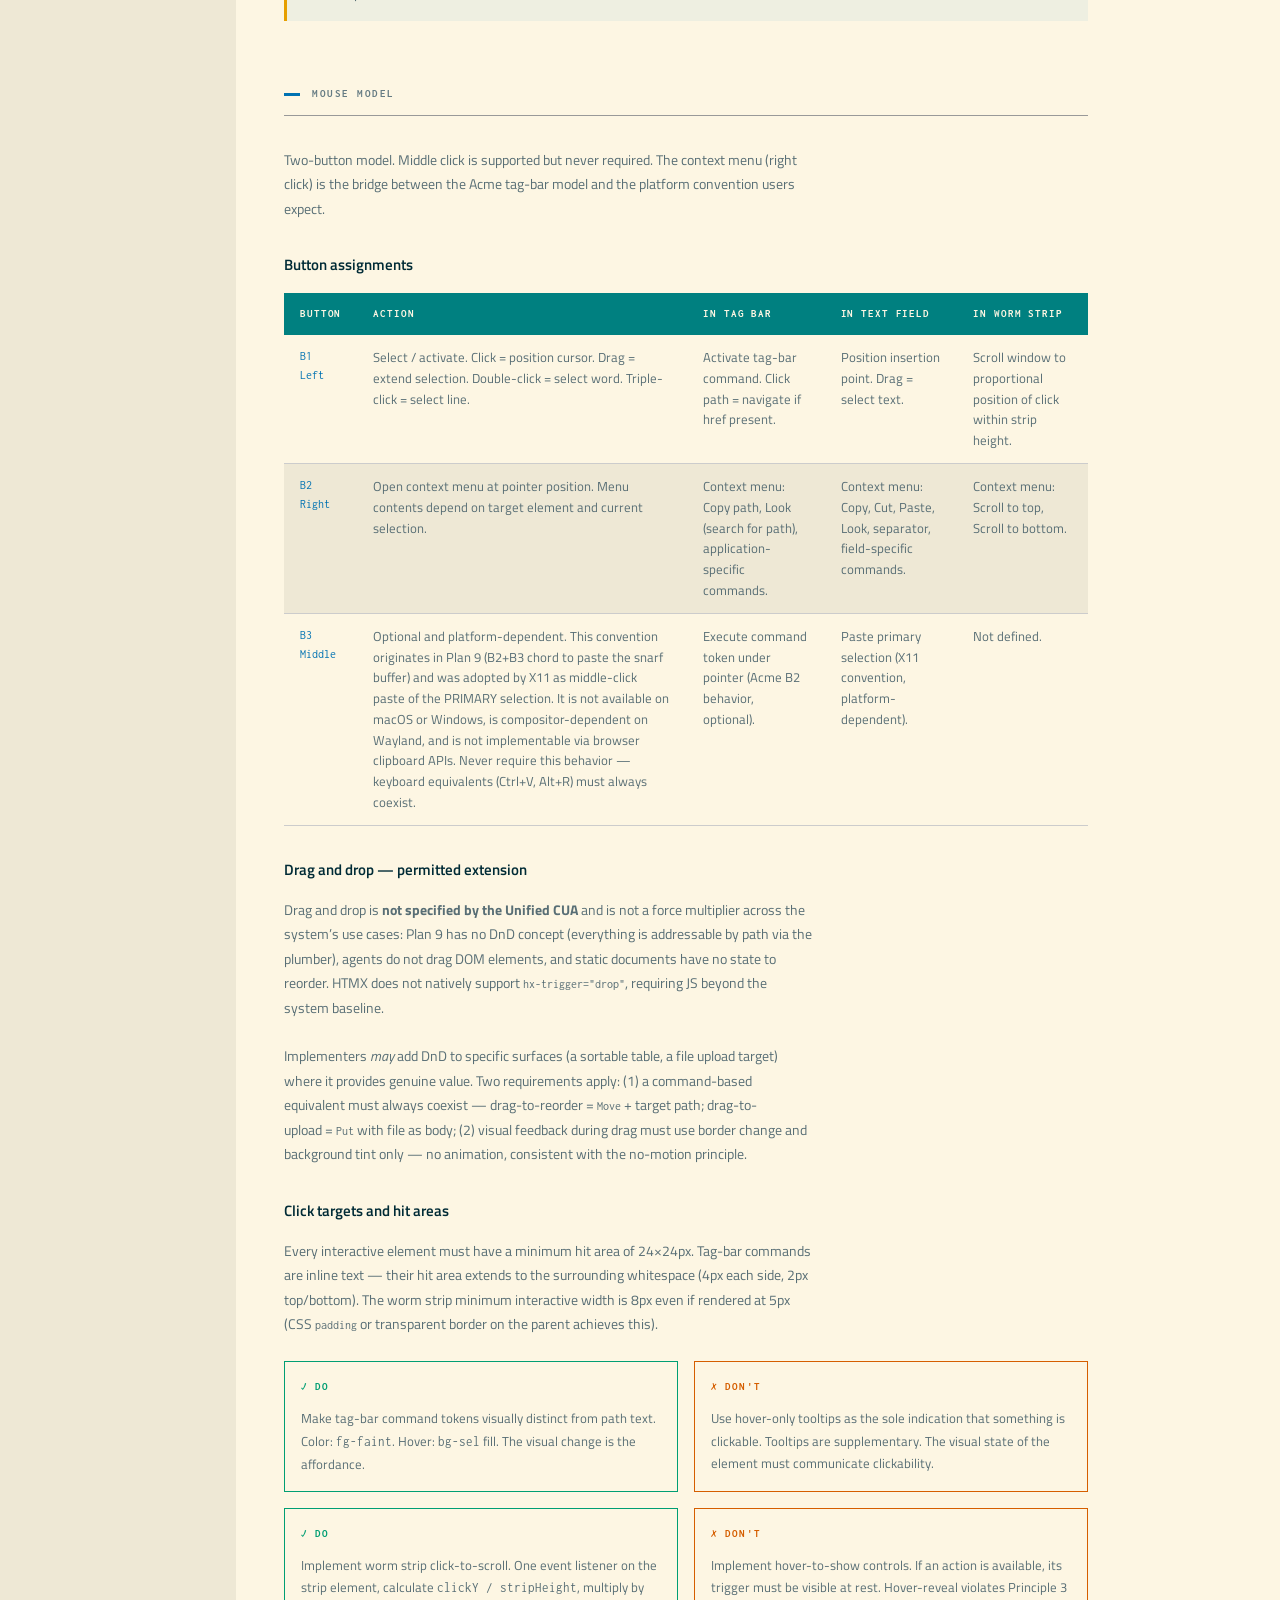
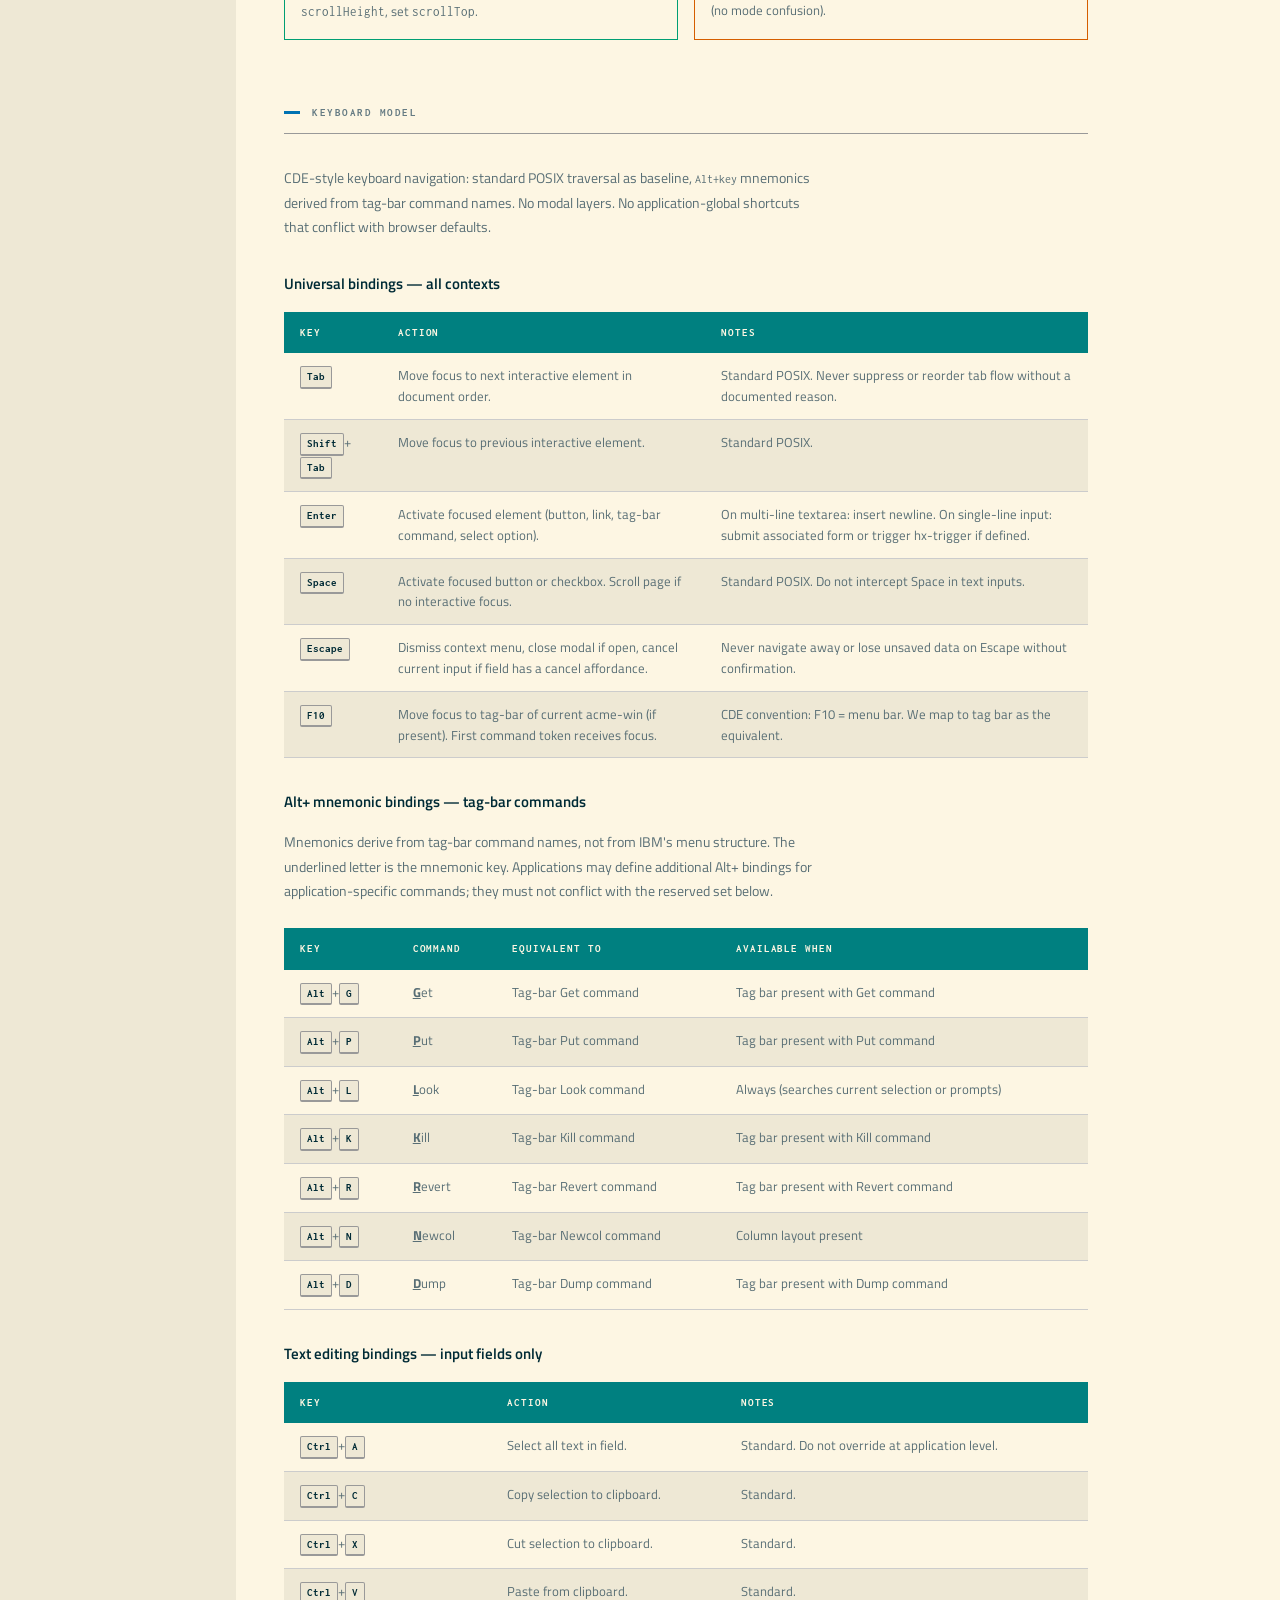
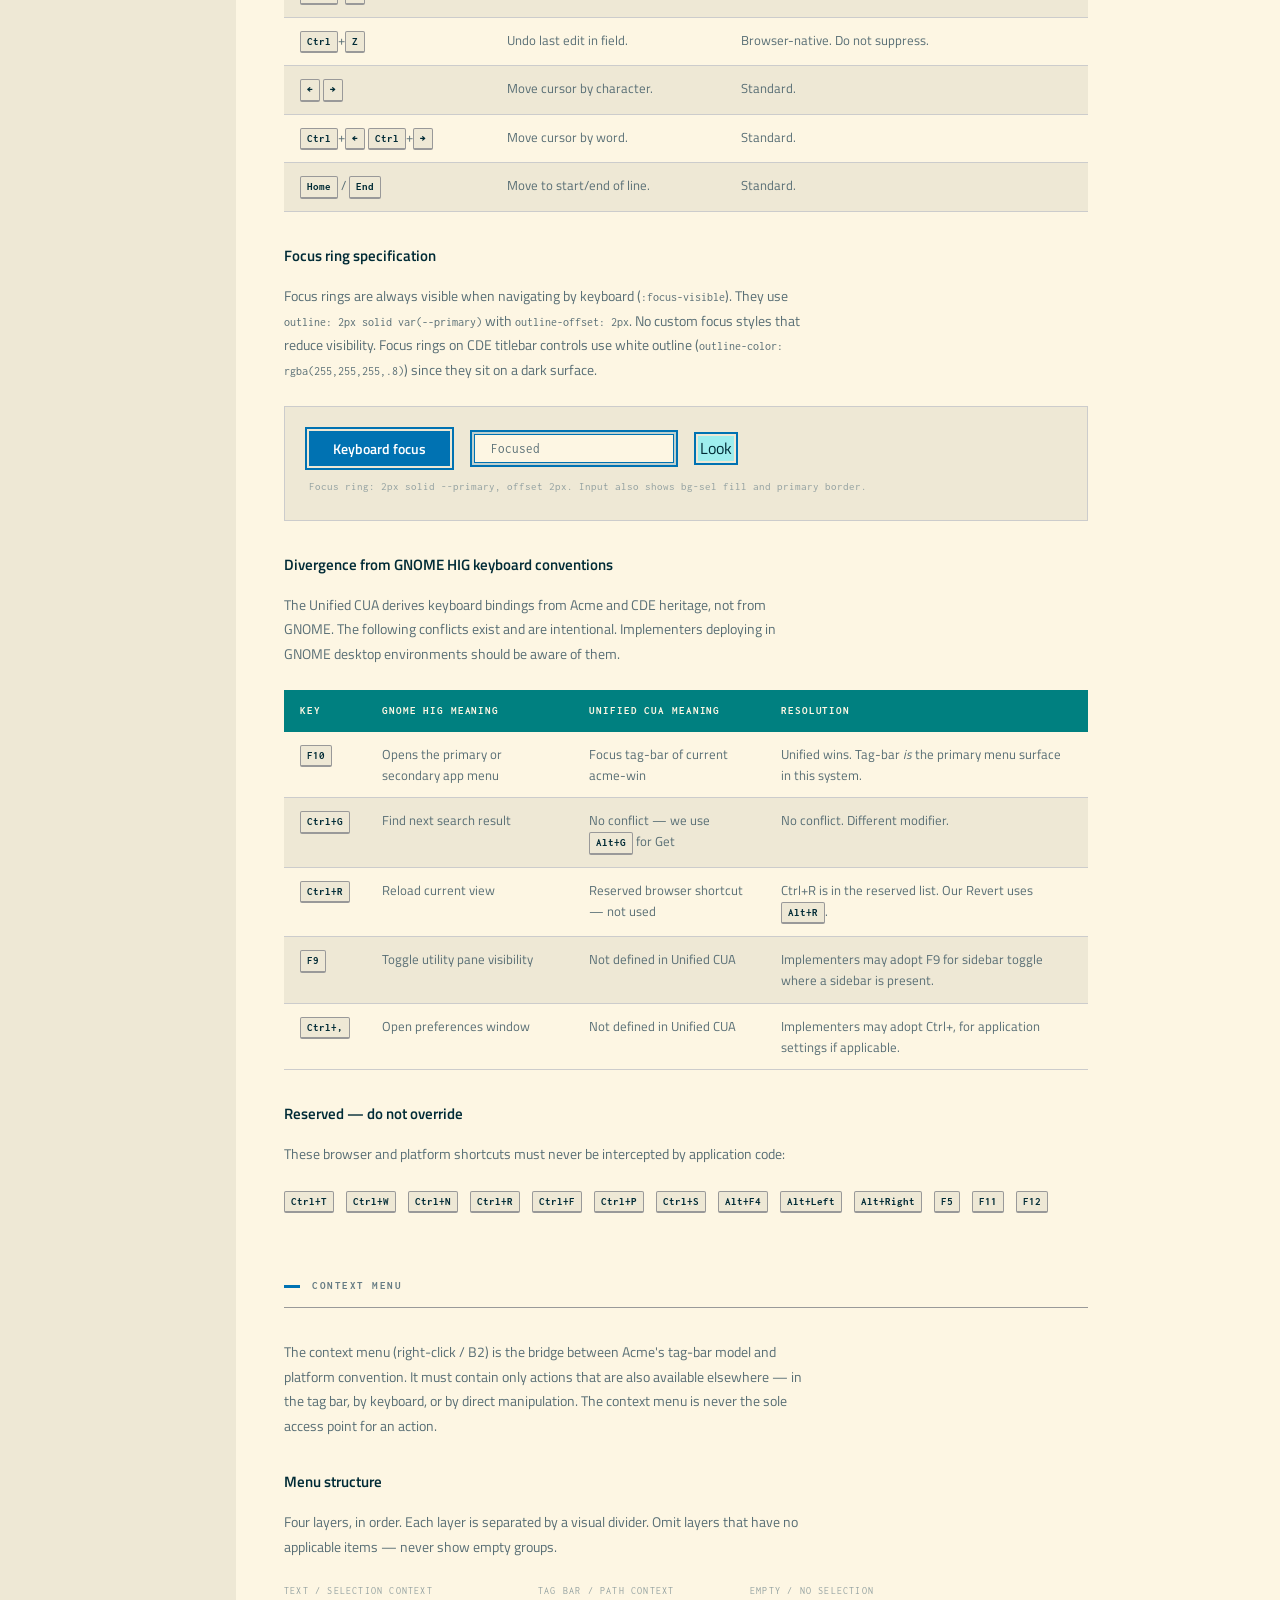
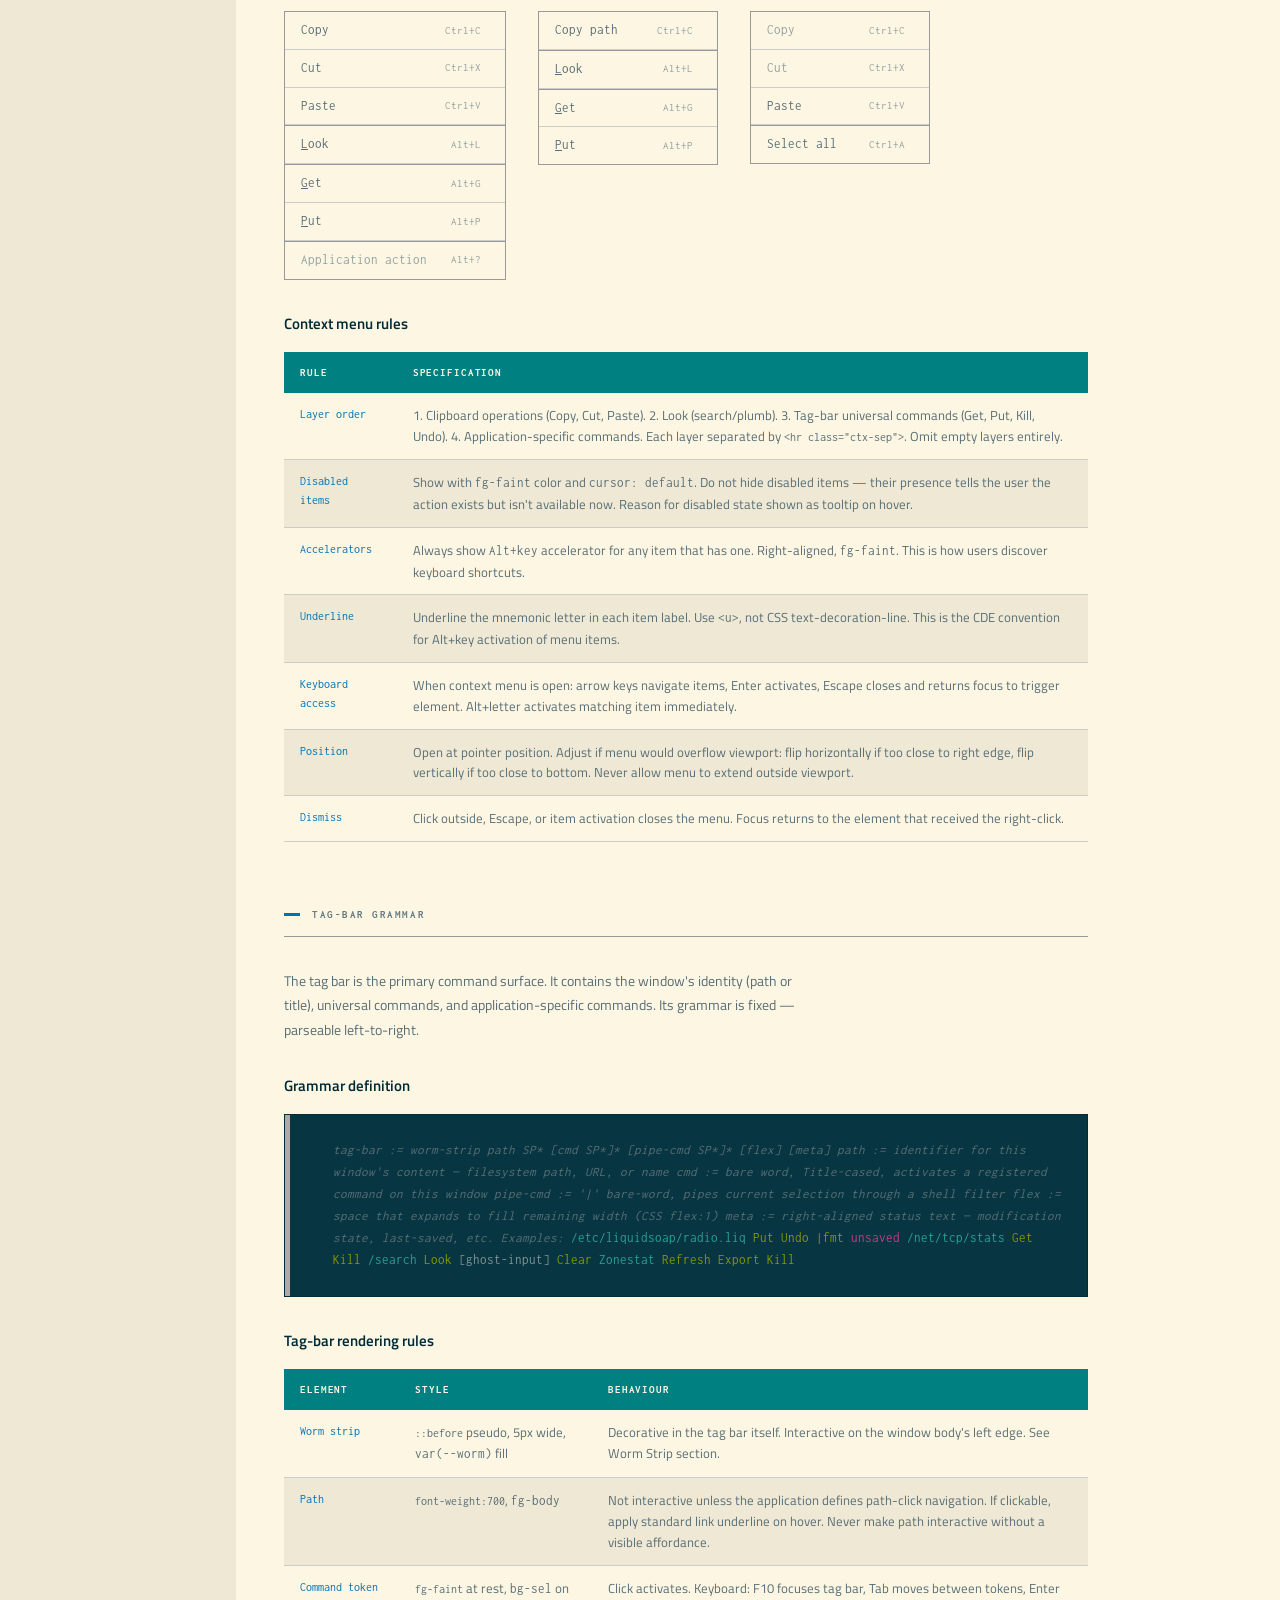
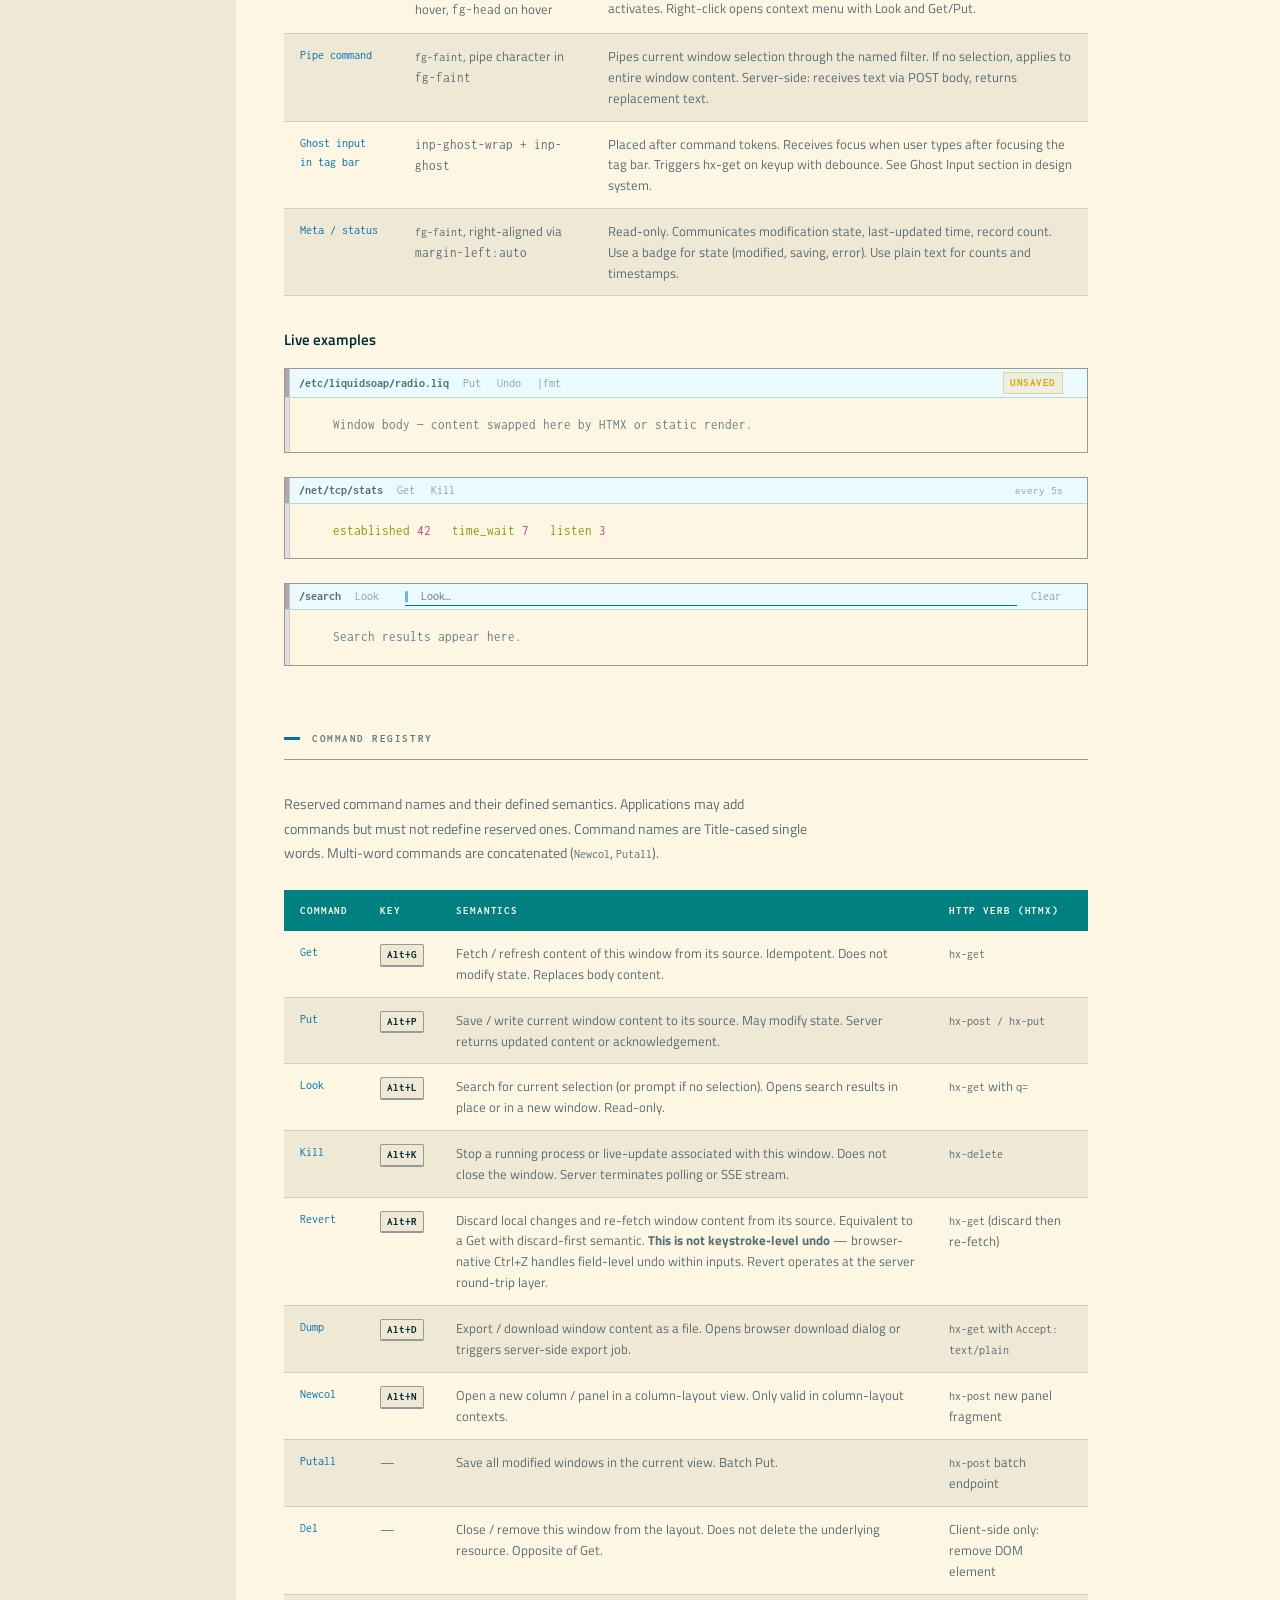
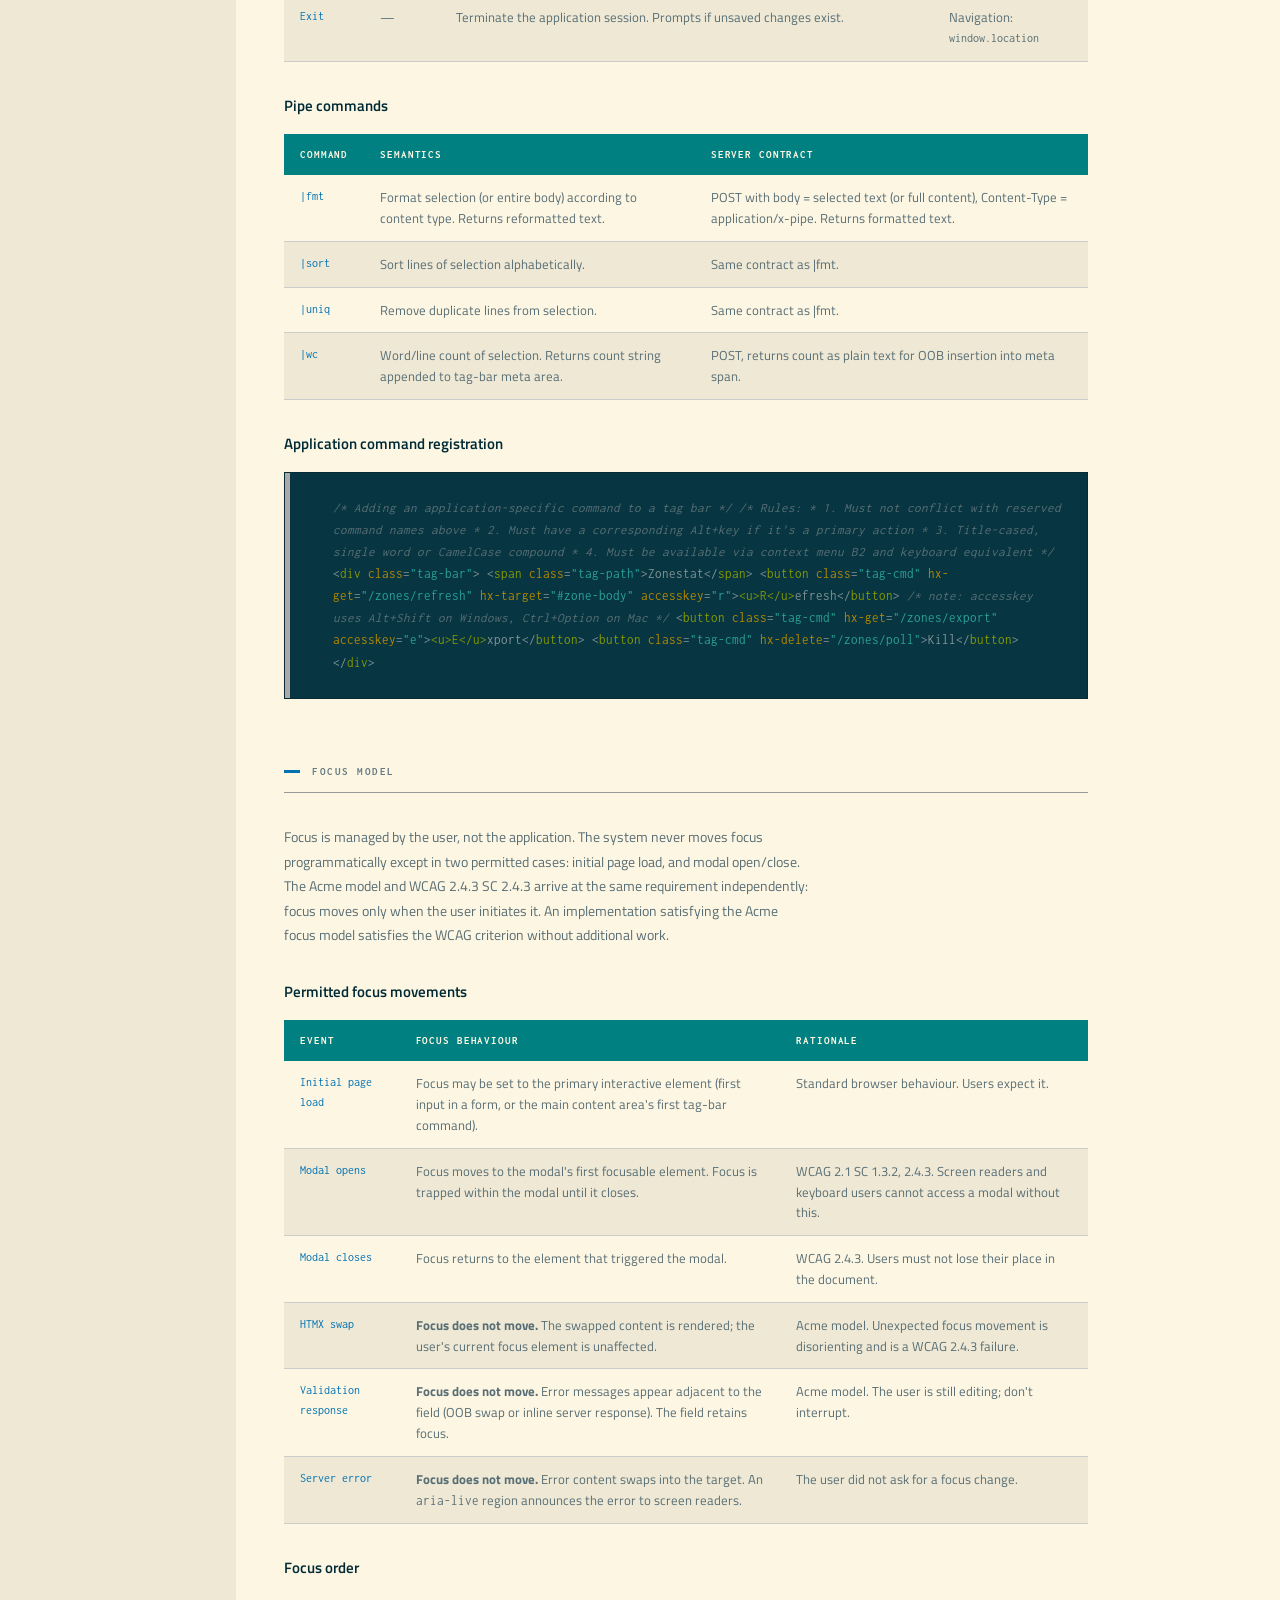
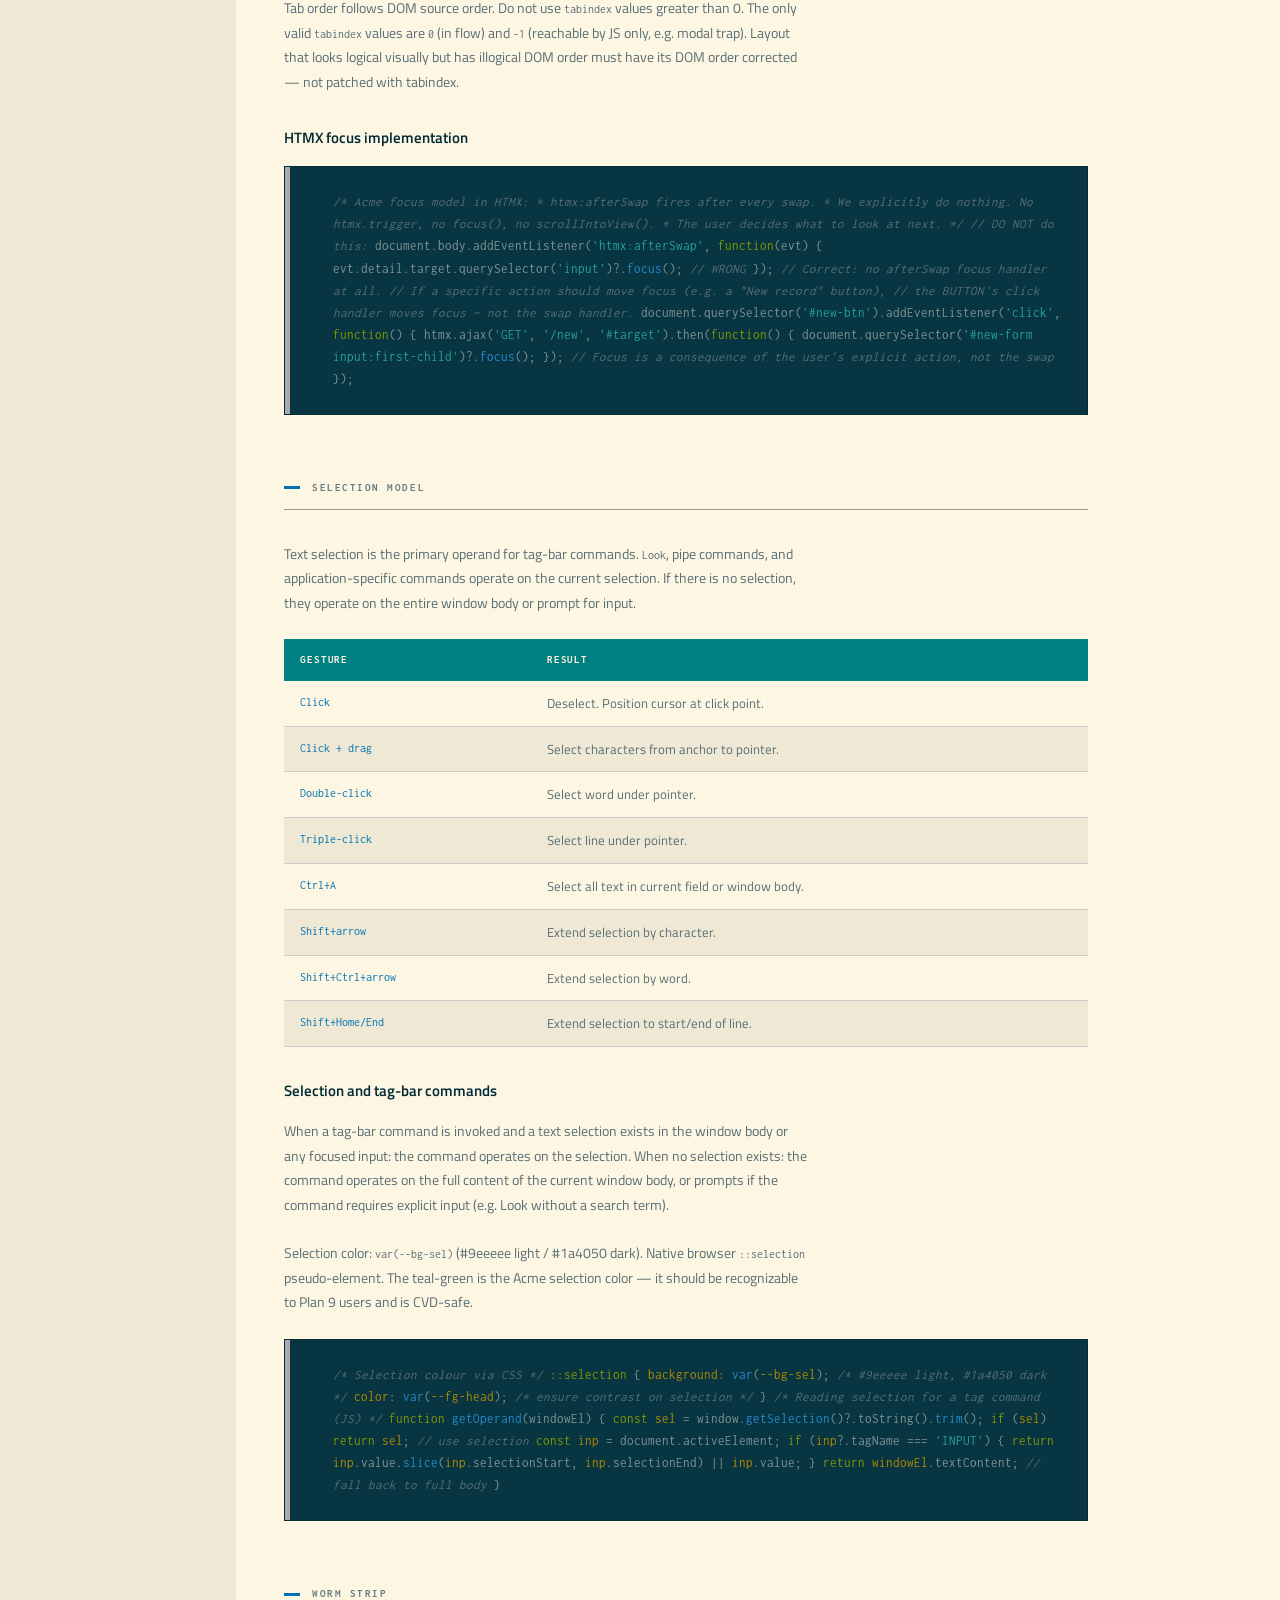
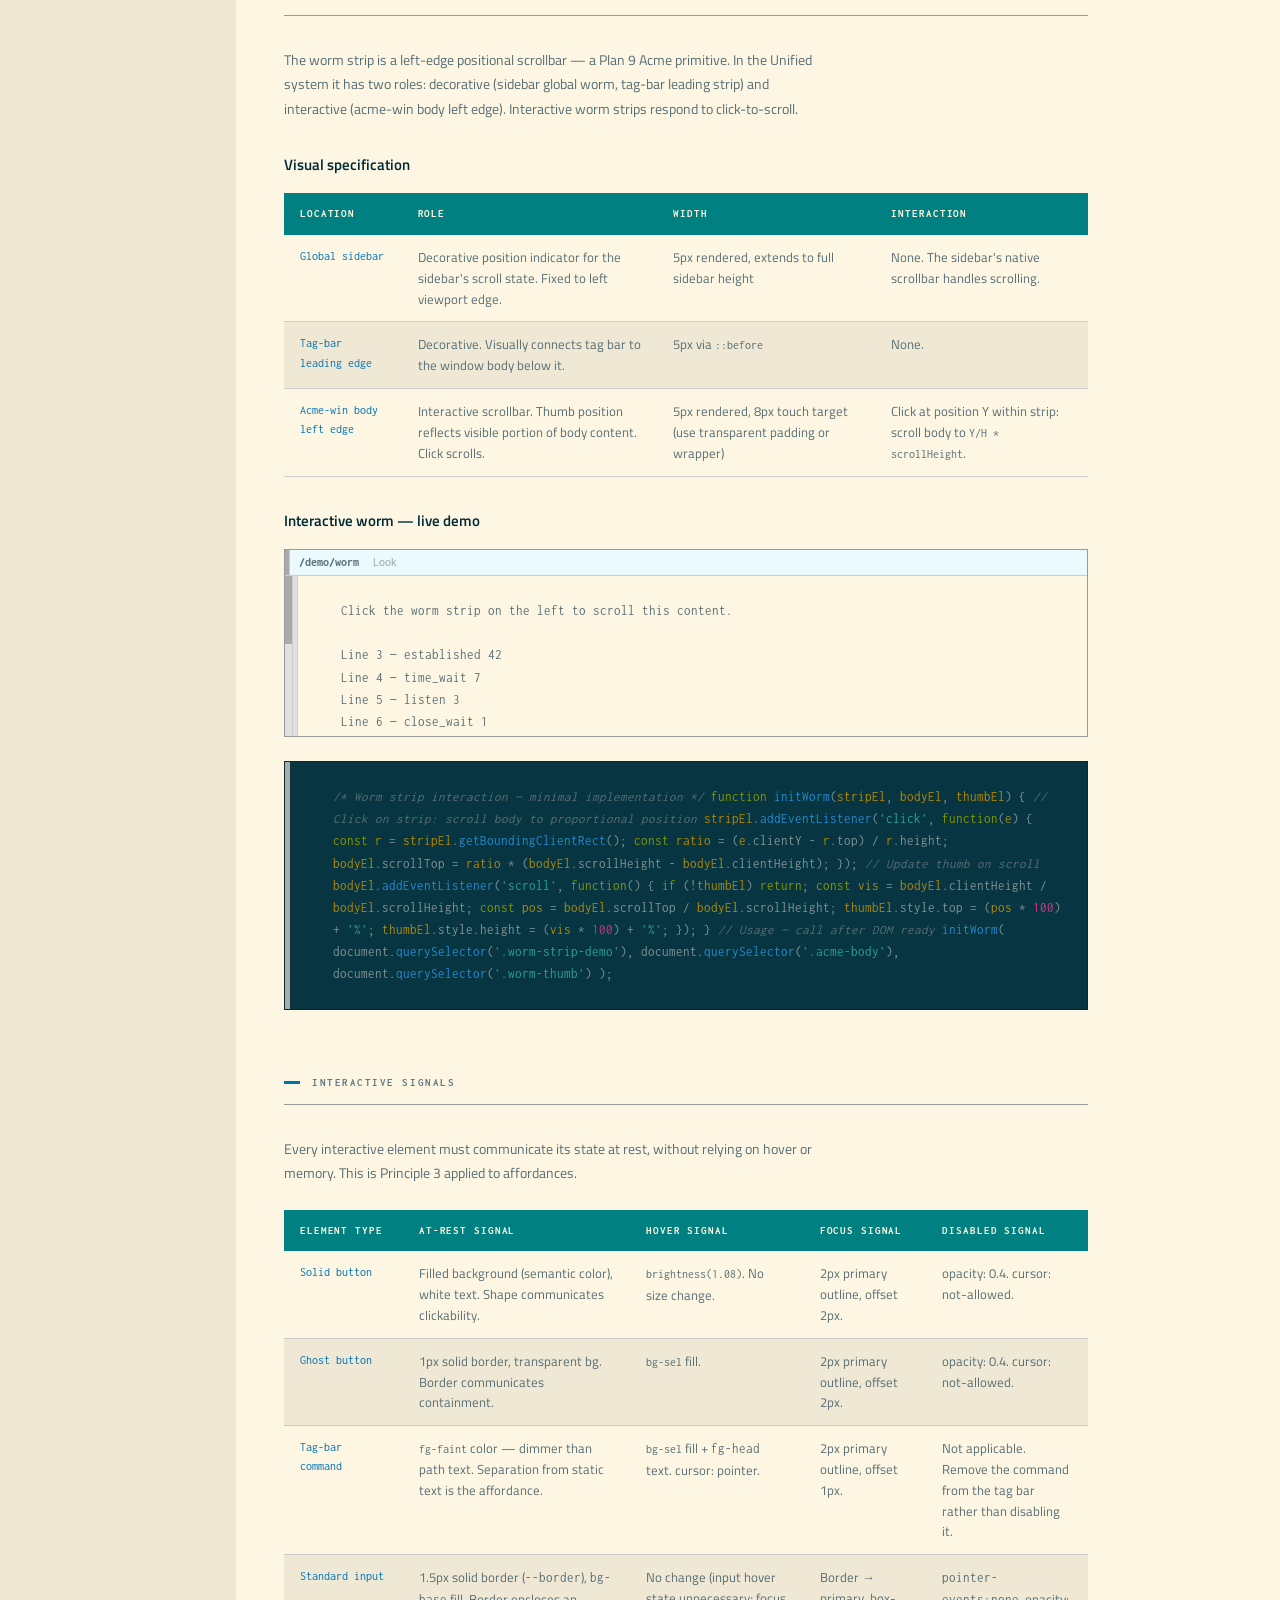
==== commit 758cb7b2: "edit: prose register pass — practitioner-first, cut session language styleguide.html: - Opening: 'Fo" ====
--- a/cua.html
+++ b/cua.html
@@ -320,7 +320,7 @@
 
 <section class="section" id="principles">
   <h2 class="sec-title"><span class="sec-title-bar" aria-hidden="true"></span>Principles</h2>
-  <p class="prose">This is the Unified CUA &mdash; Common User Access specification for applications built against the Unified Design System. It is not IBM's 1987 CUA. It inherits from three sources: Plan&nbsp;9/Acme's interaction model, CDE's keyboard convention, and POSIX accessibility requirements. Where these conflict, the order of precedence is: accessibility &gt; Acme &gt; CDE.</p>
+  <p class="prose">This document specifies how users interact with applications built on the Unified Design System: what mouse buttons do, what keyboard shortcuts are defined, how the tag-bar command model works, and what an implementation must do to claim conformance. Read it alongside the style guide, which covers visual components. The conformance criteria (C-01&ndash;C-15) at the end of this document are the checkable summary of everything in between.</p><p class="prose">This is not IBM's 1987 CUA. It inherits from three sources: Plan&nbsp;9/Acme's interaction model, CDE's keyboard convention, and POSIX accessibility requirements. Where these conflict, the order of precedence is: accessibility &gt; Acme &gt; CDE.</p>
 
   <div style="display:grid;grid-template-columns:1fr 1fr;gap:var(--sp-4);margin-bottom:var(--sp-6)">
     <div class="decision">
@@ -376,6 +376,18 @@
       <tr><td class="key">Engagement (formerly suitability for individualisation)</td><td>Tag-bar command vocabulary is extensible per application. Branding layer (--bg-titlebar, --primary) is overridable. Font-size is rem-based, respecting user system preferences.</td><td>Usage rules, token layer, font-size rem</td></tr>
     </tbody>
   </table>
+  <div class="demo mb-6" style="background:var(--bg-tag);border-color:var(--border-tag)">
+    <div class="text-mono text-xs text-upper fg-faint mb-3" style="letter-spacing:.12em">If you want to&hellip;</div>
+    <div style="display:grid;grid-template-columns:1fr 1fr;gap:var(--sp-2)">
+      <div class="text-mono text-base"><span class="fg-primary">&rarr;</span> <a href="#mouse">Understand click behaviour</a></div>
+      <div class="text-mono text-base"><span class="fg-primary">&rarr;</span> <a href="#keyboard">Find a keyboard shortcut</a></div>
+      <div class="text-mono text-base"><span class="fg-primary">&rarr;</span> <a href="#tagbar">Build a tag bar</a></div>
+      <div class="text-mono text-base"><span class="fg-primary">&rarr;</span> <a href="#commands">Look up a command name</a></div>
+      <div class="text-mono text-base"><span class="fg-primary">&rarr;</span> <a href="#focus">Understand HTMX focus rules</a></div>
+      <div class="text-mono text-base"><span class="fg-primary">&rarr;</span> <a href="#conformance">Check conformance</a></div>
+    </div>
+  </div>
+
   <div class="decision" style="border-color:var(--sol-cyan)">
     <div class="decision-head" style="color:var(--sol-cyan)">Decision 1 &mdash; Mouse model: Acme-inspired B1/B2 <span class="badge badge-ok" style="font-size:0.625rem;vertical-align:middle;margin-left:0.5rem">ADR-001 &middot; decided &middot; 2026-Q2</span></div>
     <div class="decision-body">
@@ -743,7 +755,7 @@
 
 <section class="section" id="focus">
   <h2 class="sec-title"><span class="sec-title-bar" aria-hidden="true"></span>Focus model</h2>
-  <p class="prose">Focus is managed by the user, not the application. The system never moves focus programmatically except in two permitted cases: initial page load, and modal open/close. This is both the Acme model and WCAG 2.4.3 compliance.</p>
+  <p class="prose">Focus is managed by the user, not the application. The system never moves focus programmatically except in two permitted cases: initial page load, and modal open/close. The Acme model and WCAG 2.4.3 SC 2.4.3 arrive at the same requirement independently: focus moves only when the user initiates it. An implementation satisfying the Acme focus model satisfies the WCAG criterion without additional work.</p>
 
   <div class="ssub">Permitted focus movements</div>
   <table class="spec-table">
@@ -1189,7 +1201,7 @@
   <table class="spec-table">
     <thead><tr><th>Concern</th><th>Specification</th></tr></thead>
     <tbody>
-      <tr><td class="key">Heading hierarchy</td><td>Correct H1 &rarr; H6 nesting. Never skip levels. Page title = H1. Section = H2. Subsection = H3. This is both SEO and agent parsing convention.</td></tr>
+      <tr><td class="key">Heading hierarchy</td><td>Correct H1 &rarr; H6 nesting. Never skip levels. Page title = H1. Section = H2. Subsection = H3. Correct heading hierarchy serves both machine consumers (search indexers, agents parsing document structure) and human navigation (screen reader heading lists, document outline tools). The same structure satisfies both without compromise.</td></tr>
       <tr><td class="key">Semantic HTML</td><td>Use <code style="font-family:var(--font-mono)">nav</code>, <code style="font-family:var(--font-mono)">main</code>, <code style="font-family:var(--font-mono)">article</code>, <code style="font-family:var(--font-mono)">section</code>, <code style="font-family:var(--font-mono)">aside</code>. Never use div where a semantic element exists. Tables for tabular data only.</td></tr>
       <tr><td class="key">Token class naming</td><td>Class names are utilities and describe function (<code style="font-family:var(--font-mono)">fg-body</code>, <code style="font-family:var(--font-mono)">badge-danger</code>). An agent can infer the meaning. Avoid opaque class names that only make sense in context.</td></tr>
       <tr><td class="key">No JS required</td><td>Static documents must be fully readable with JS disabled. HTMX applications degrade to standard form submission (use <code style="font-family:var(--font-mono)">action</code> and <code style="font-family:var(--font-mono)">method</code> on all forms; HTMX enhances them progressively).</td></tr>
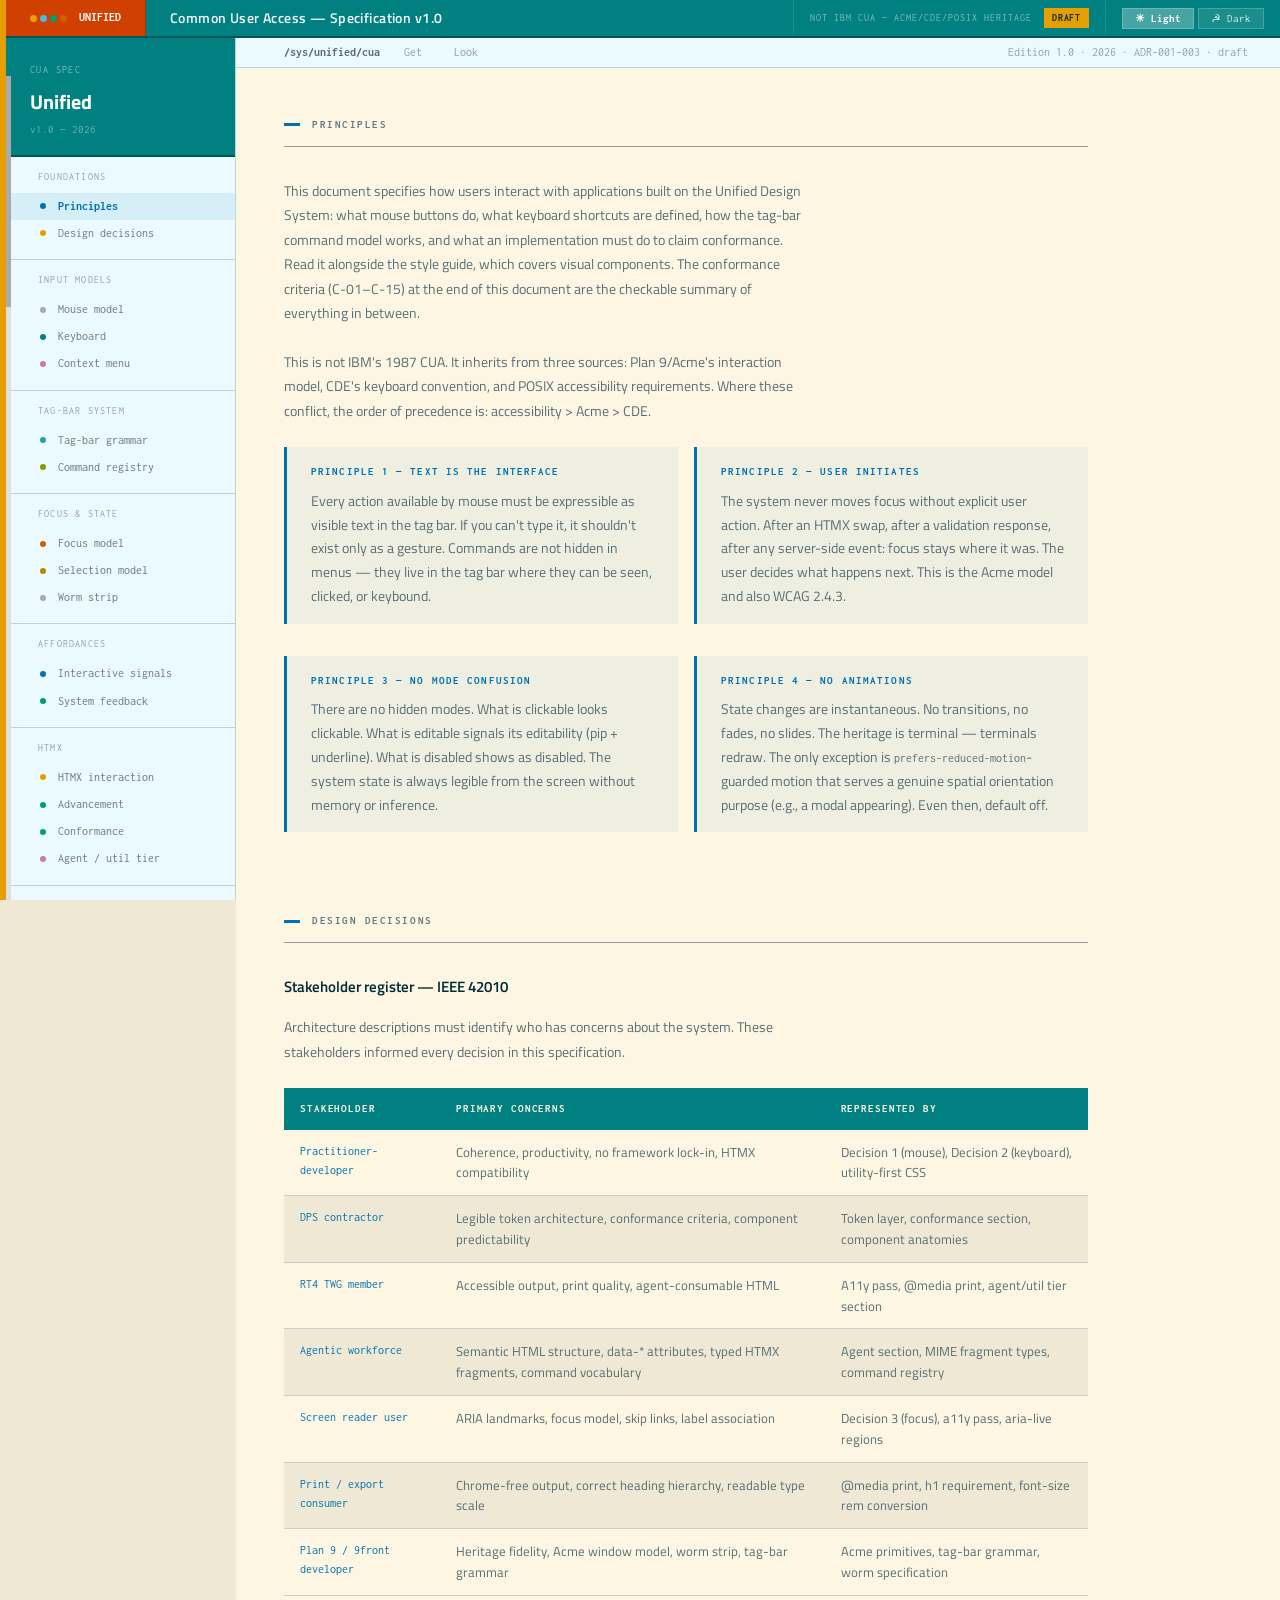
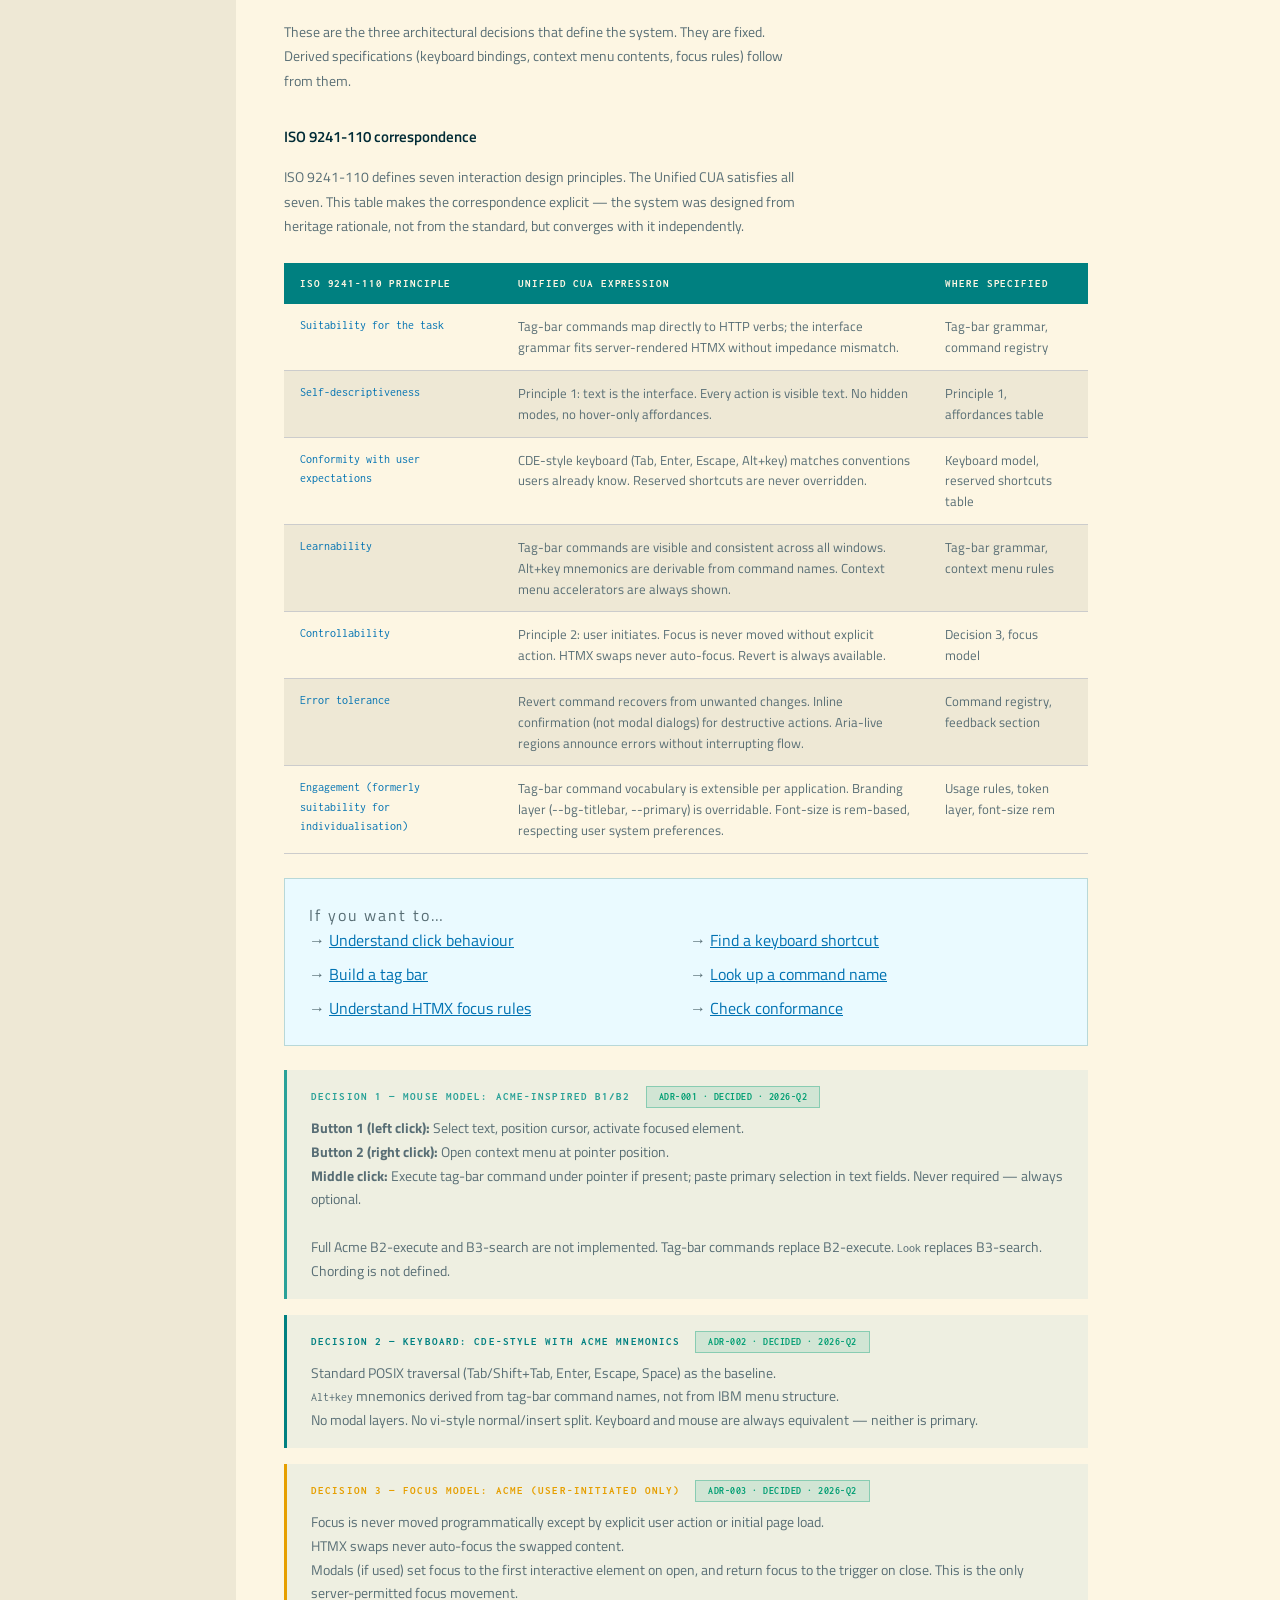
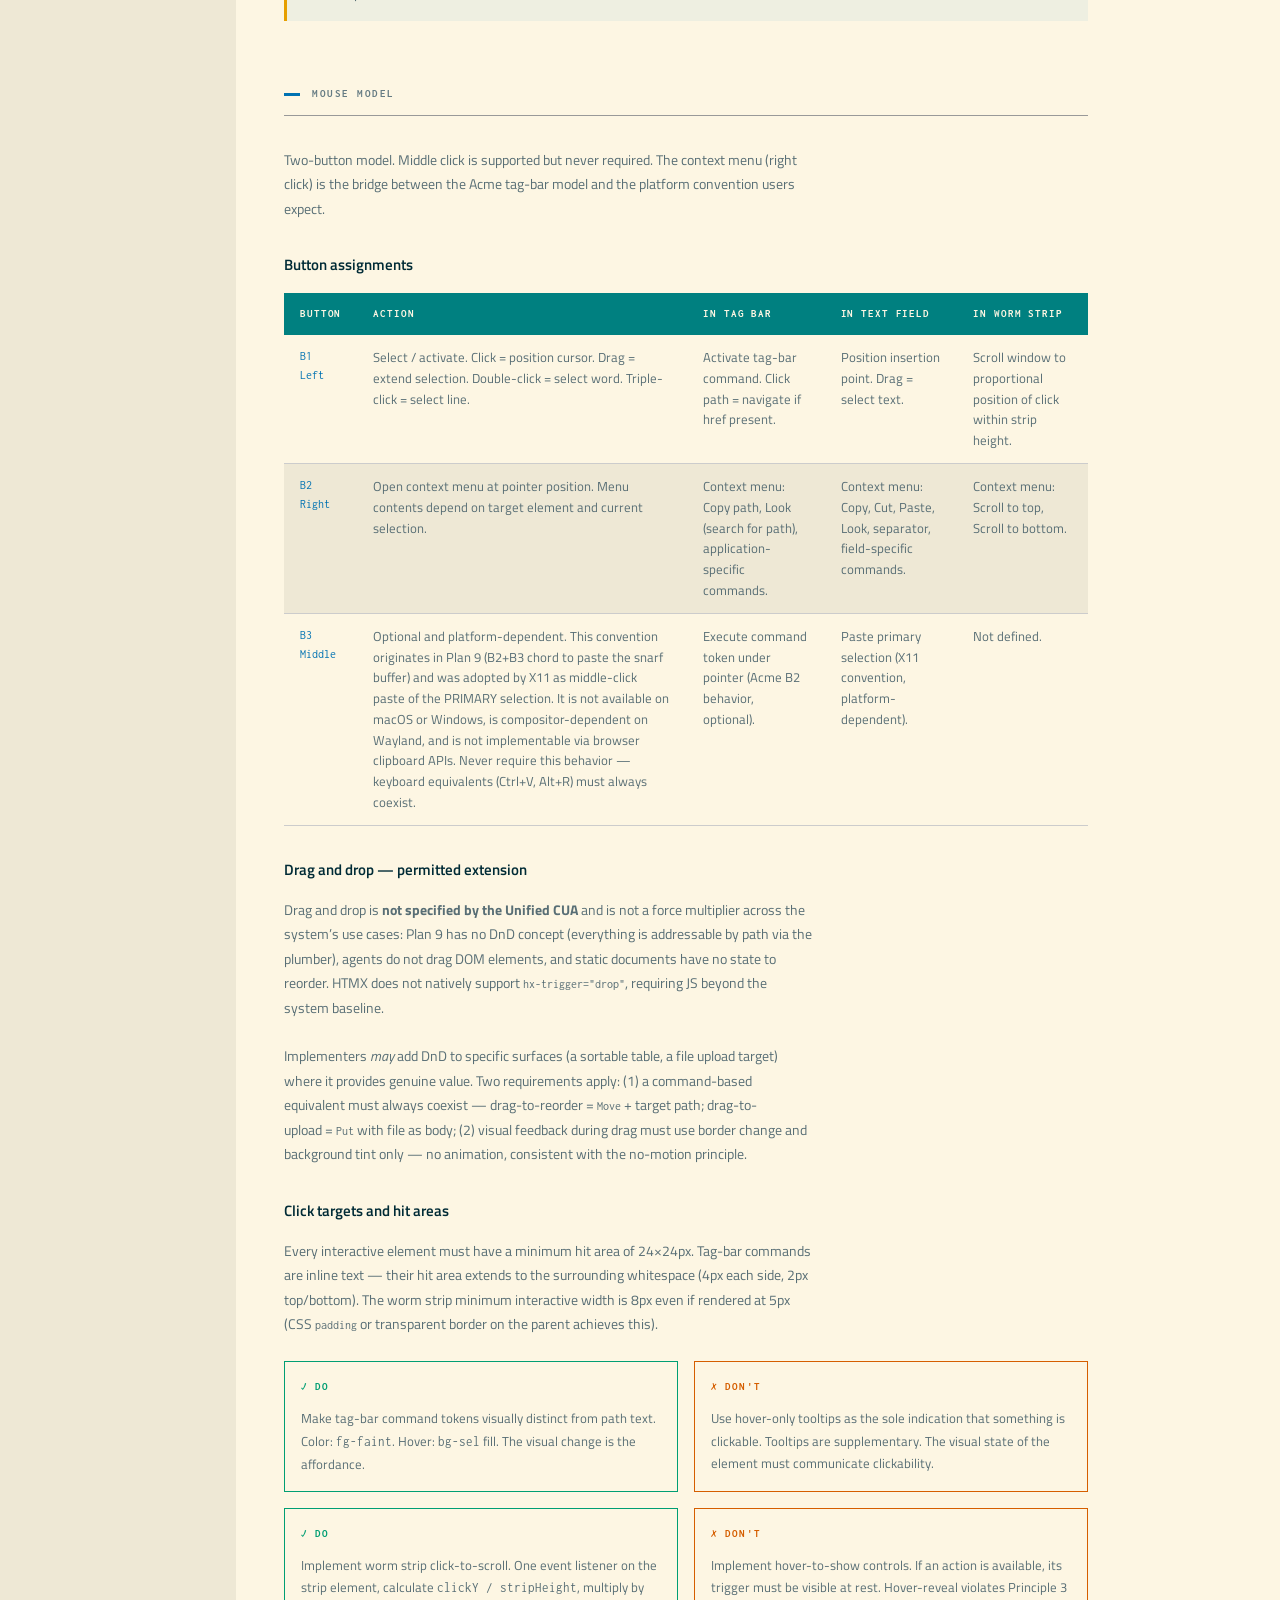
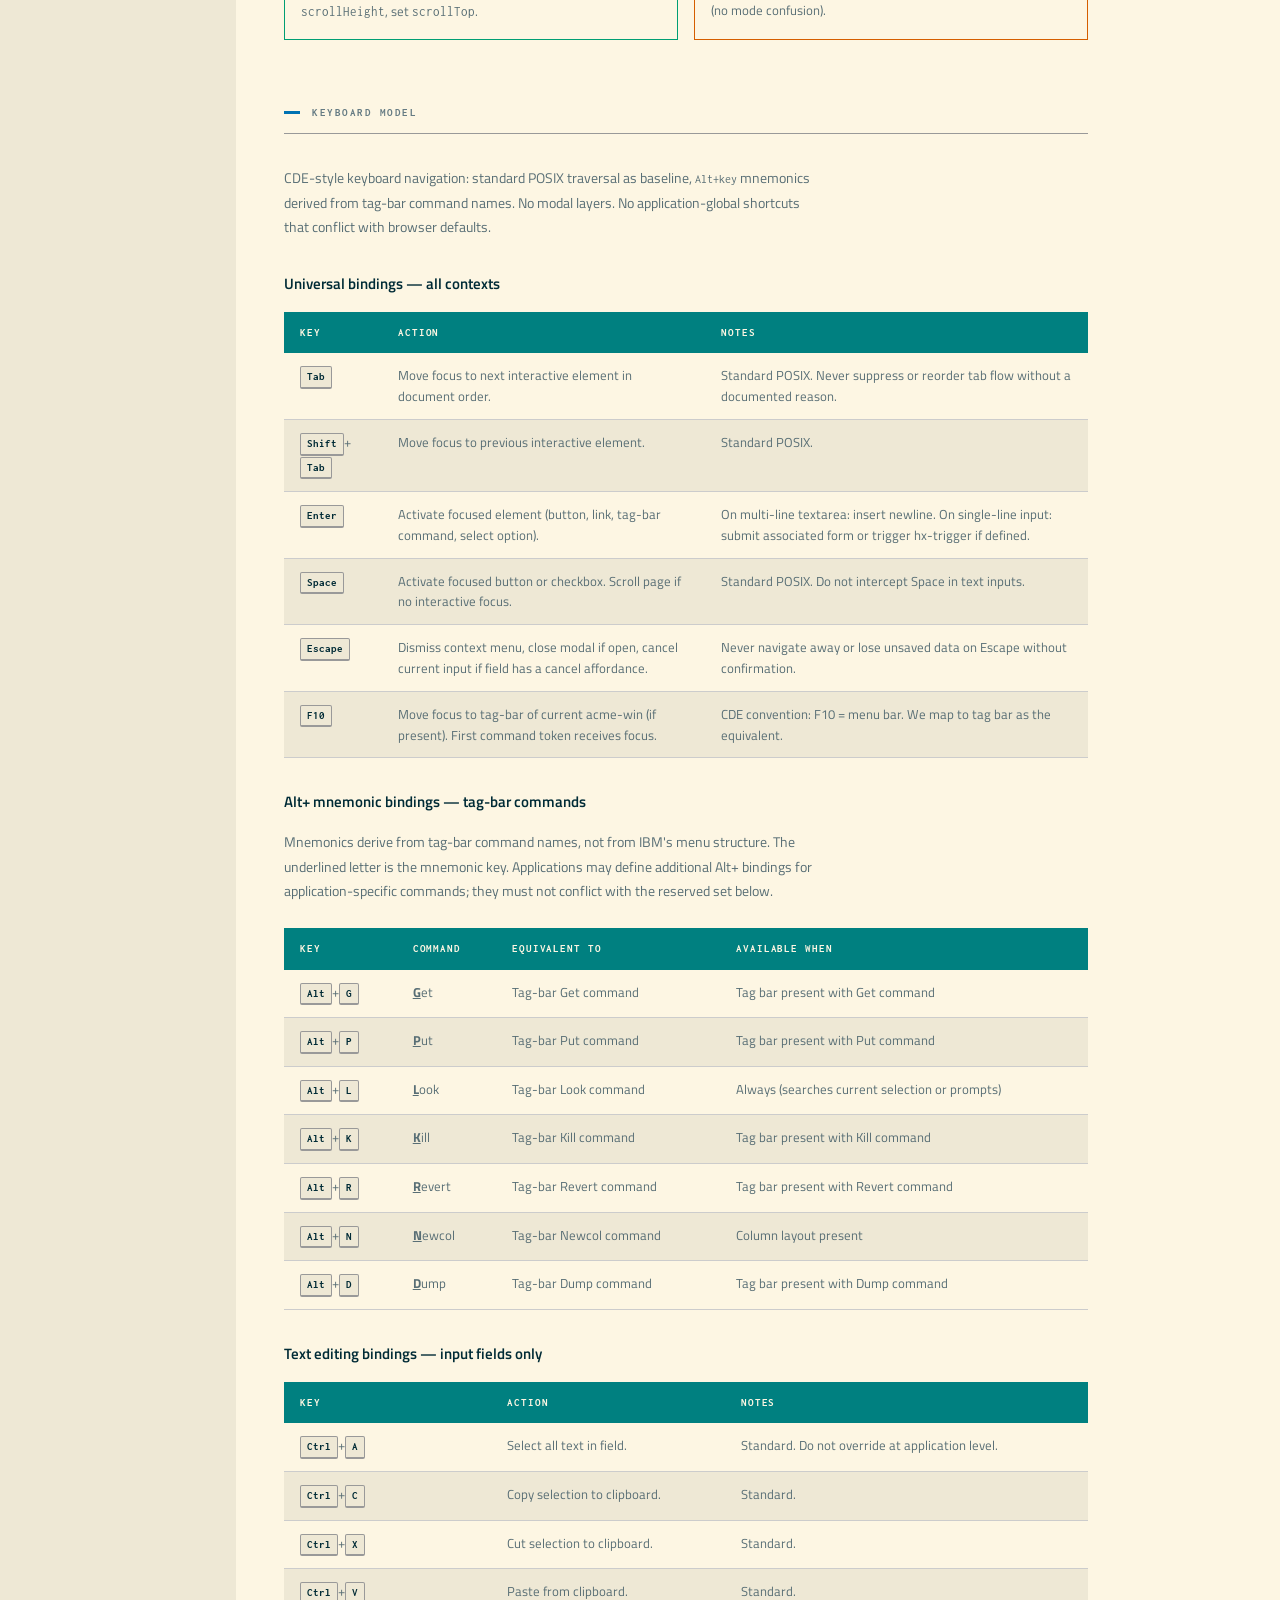
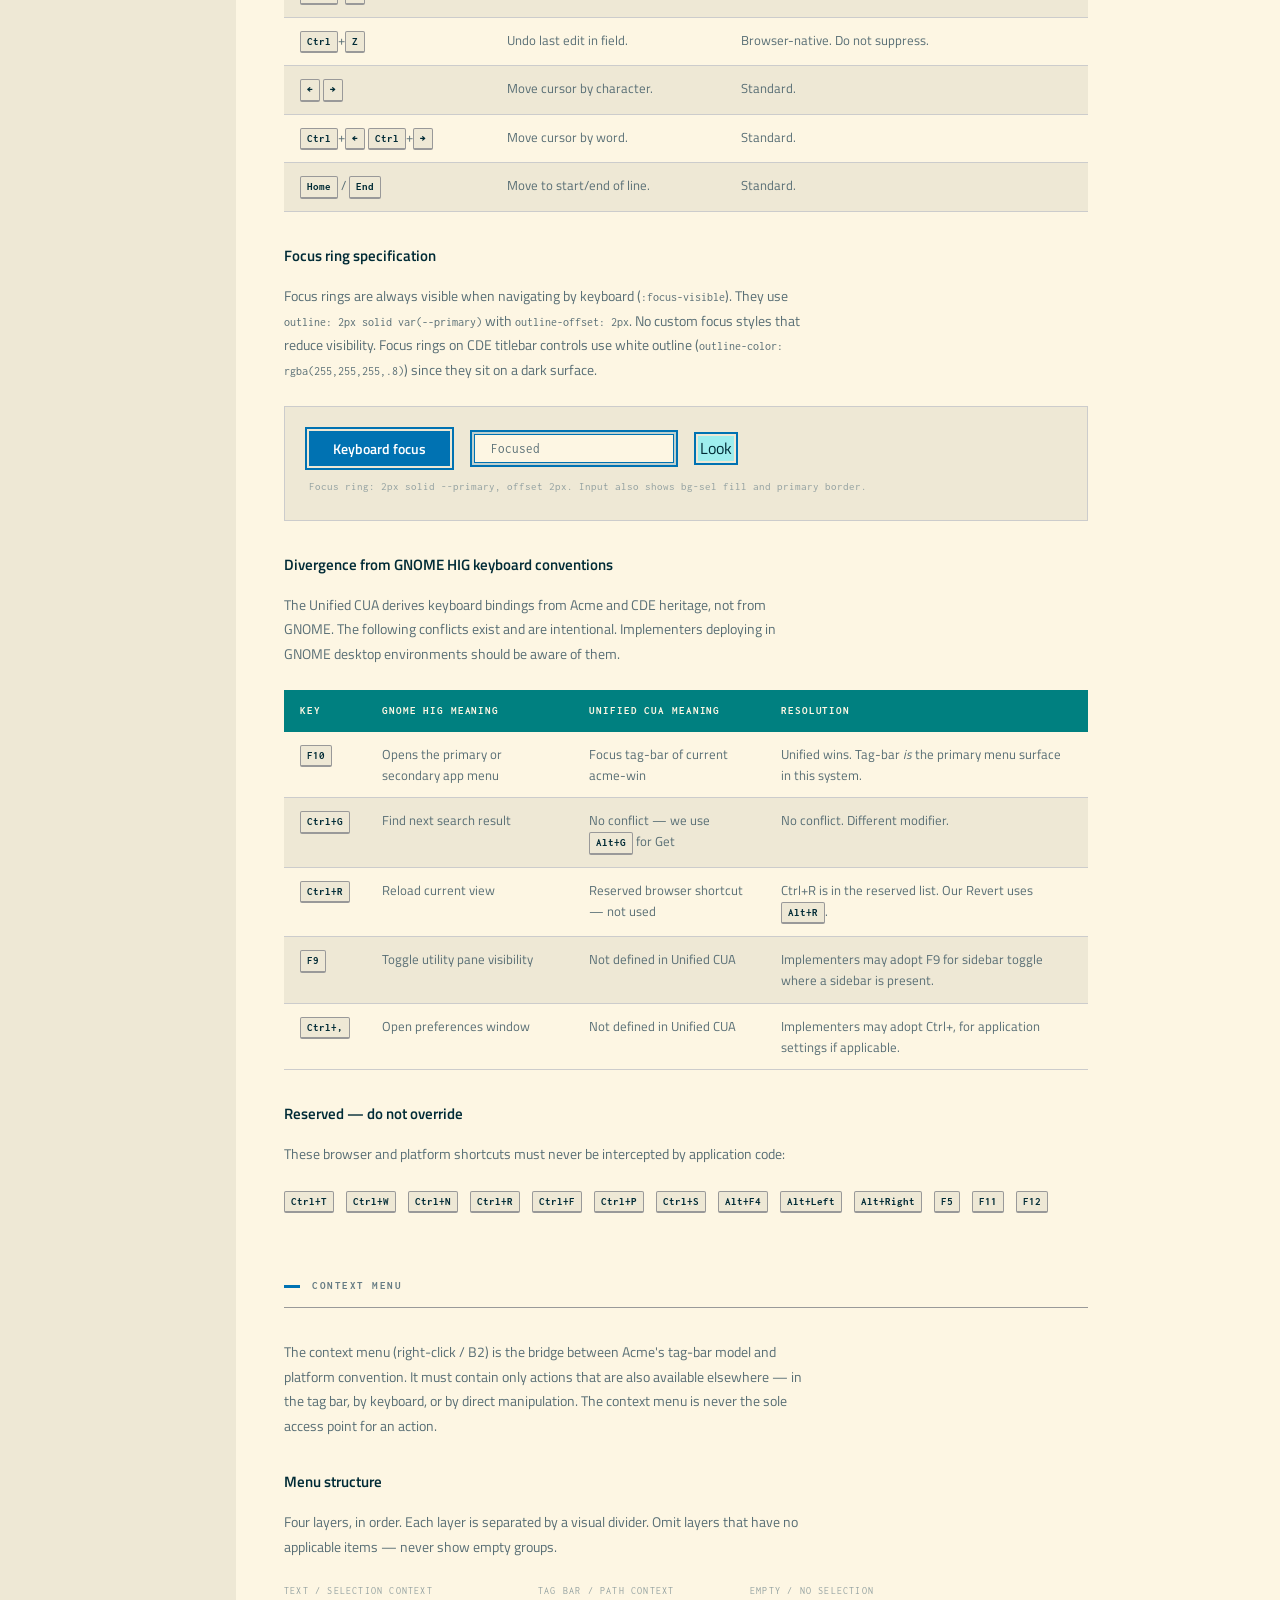
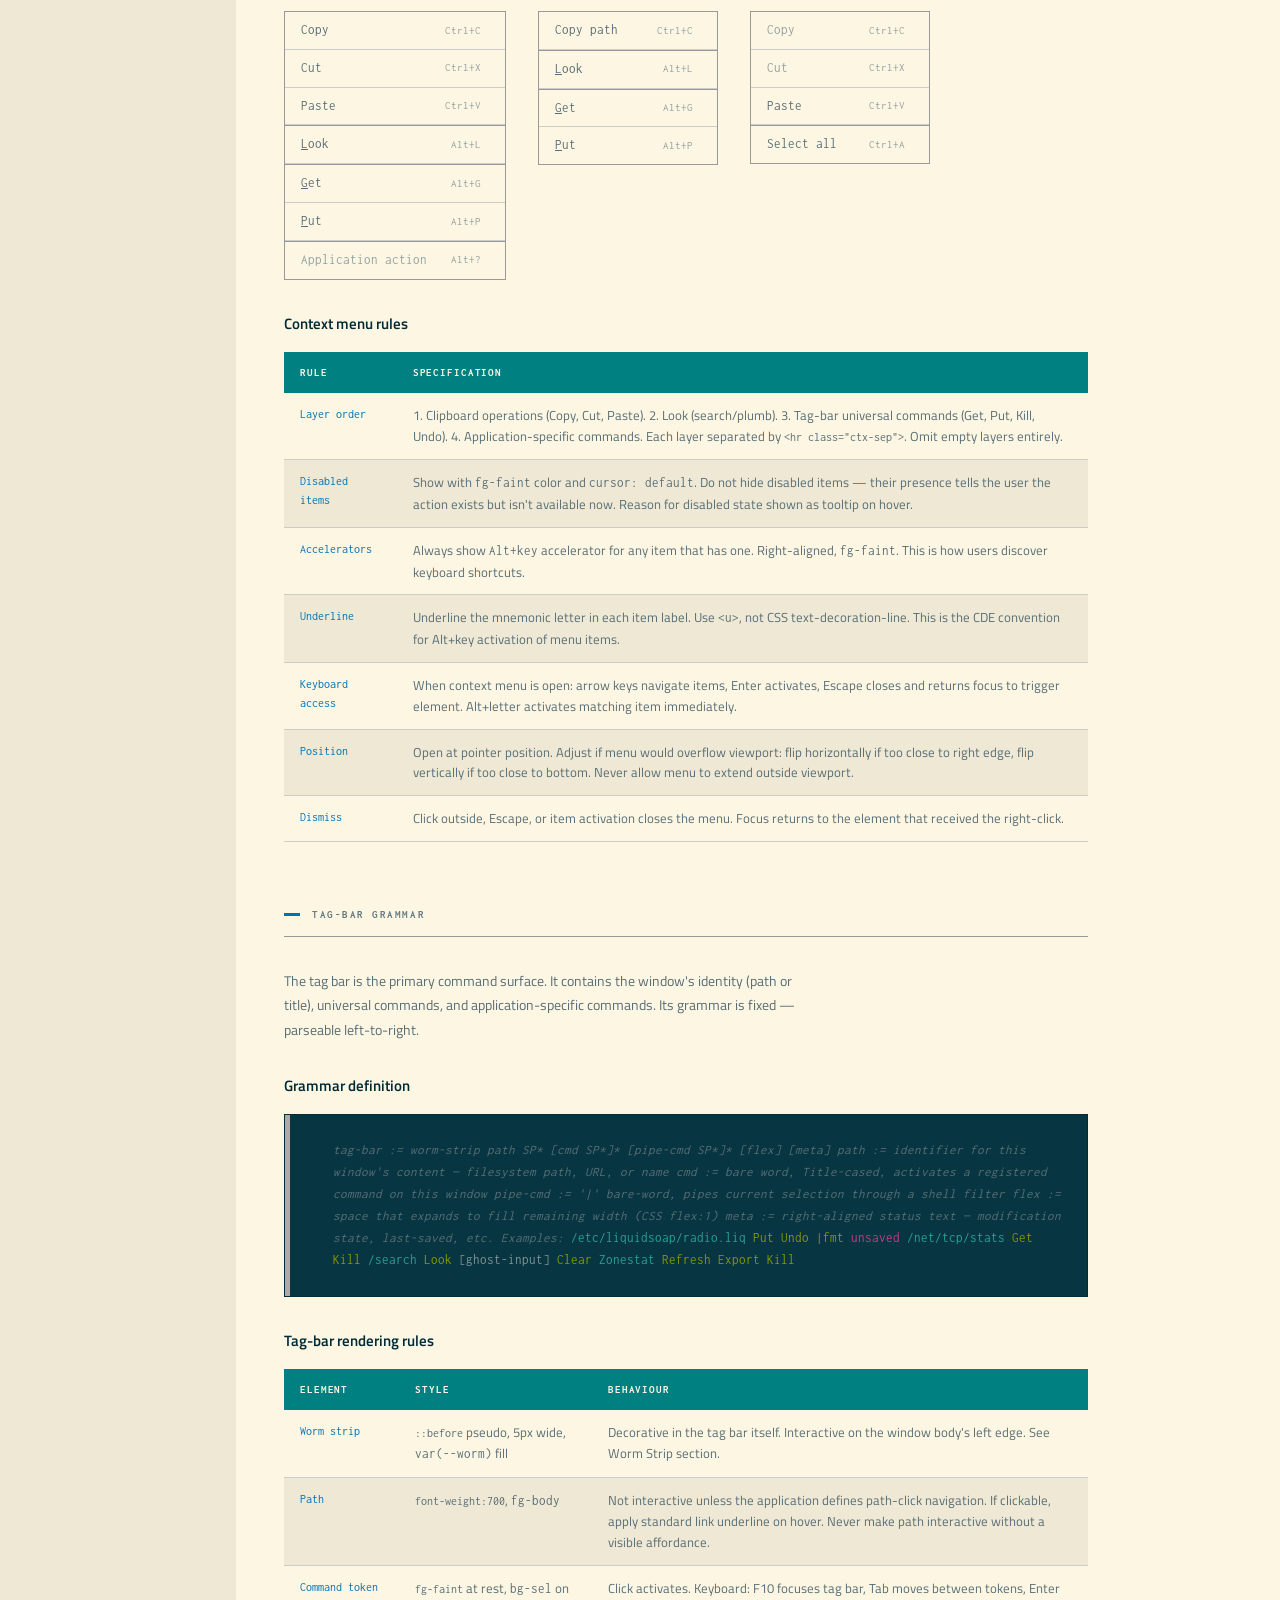
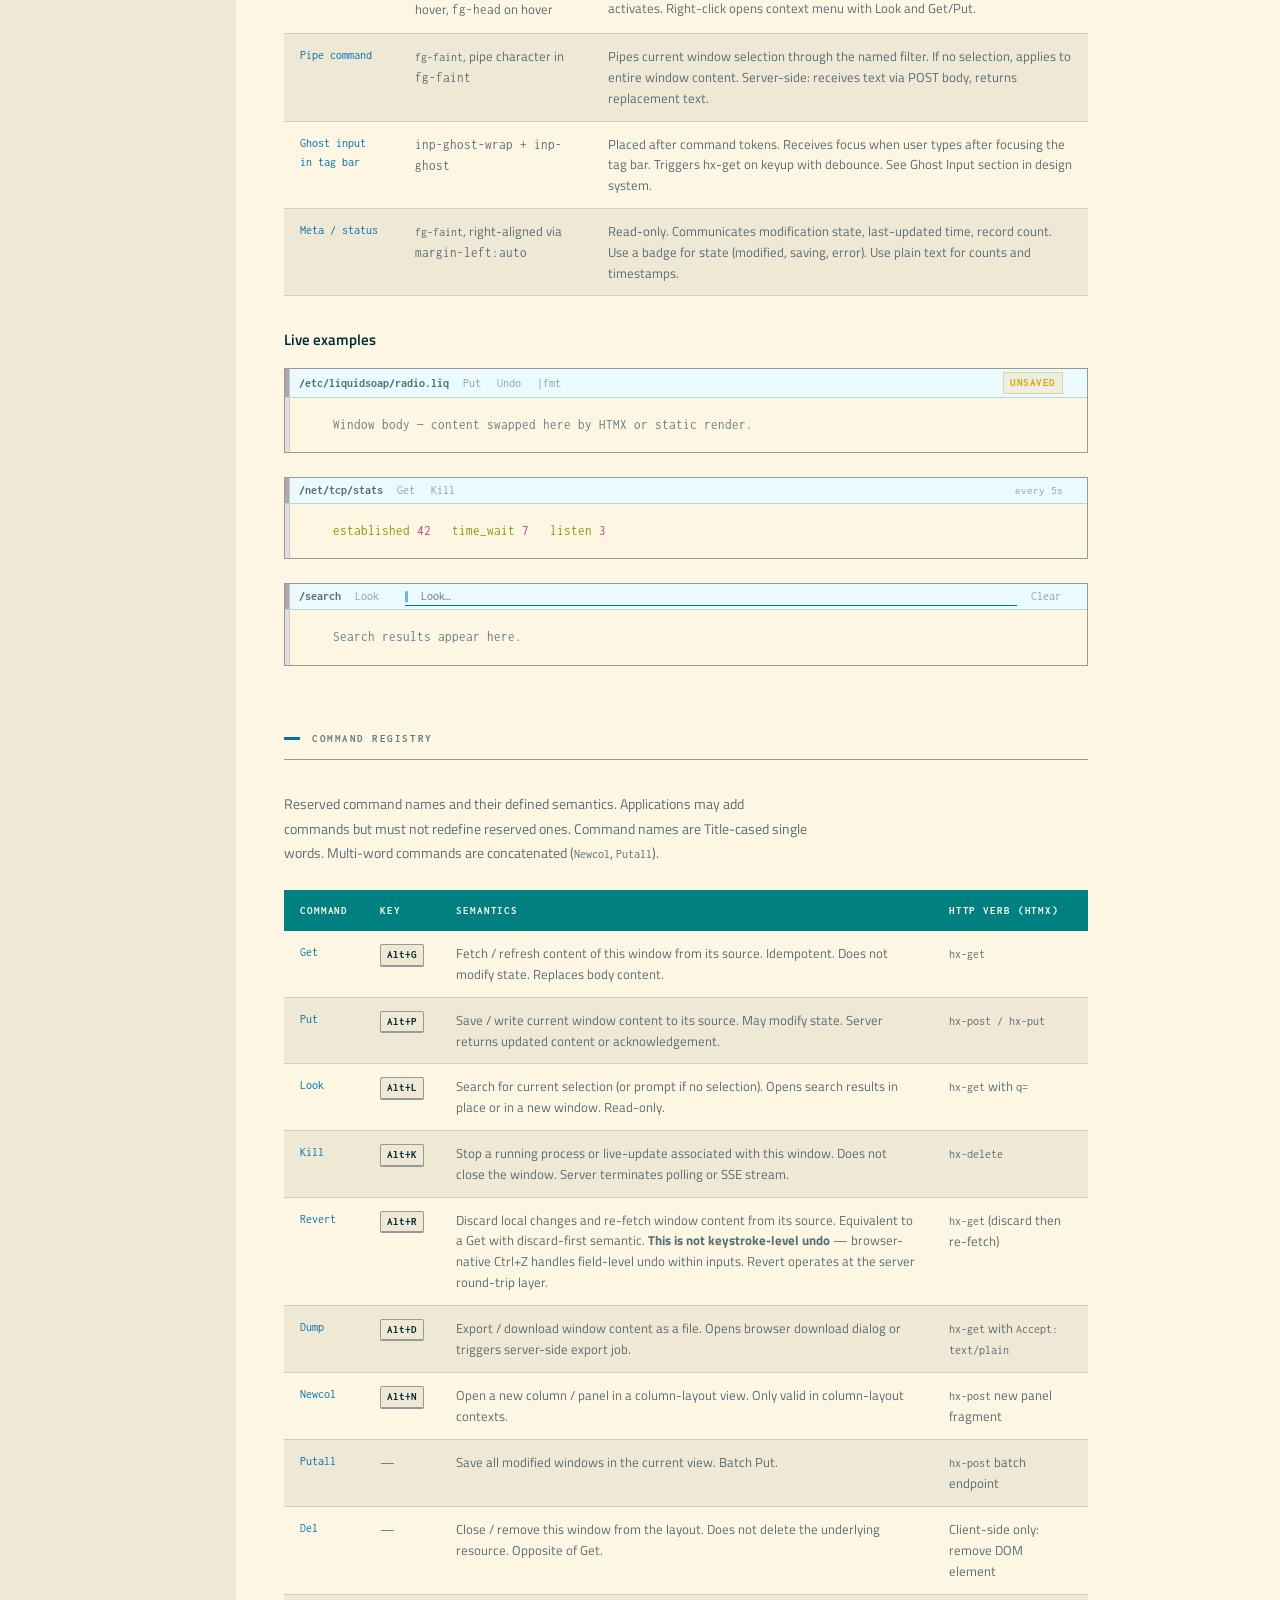
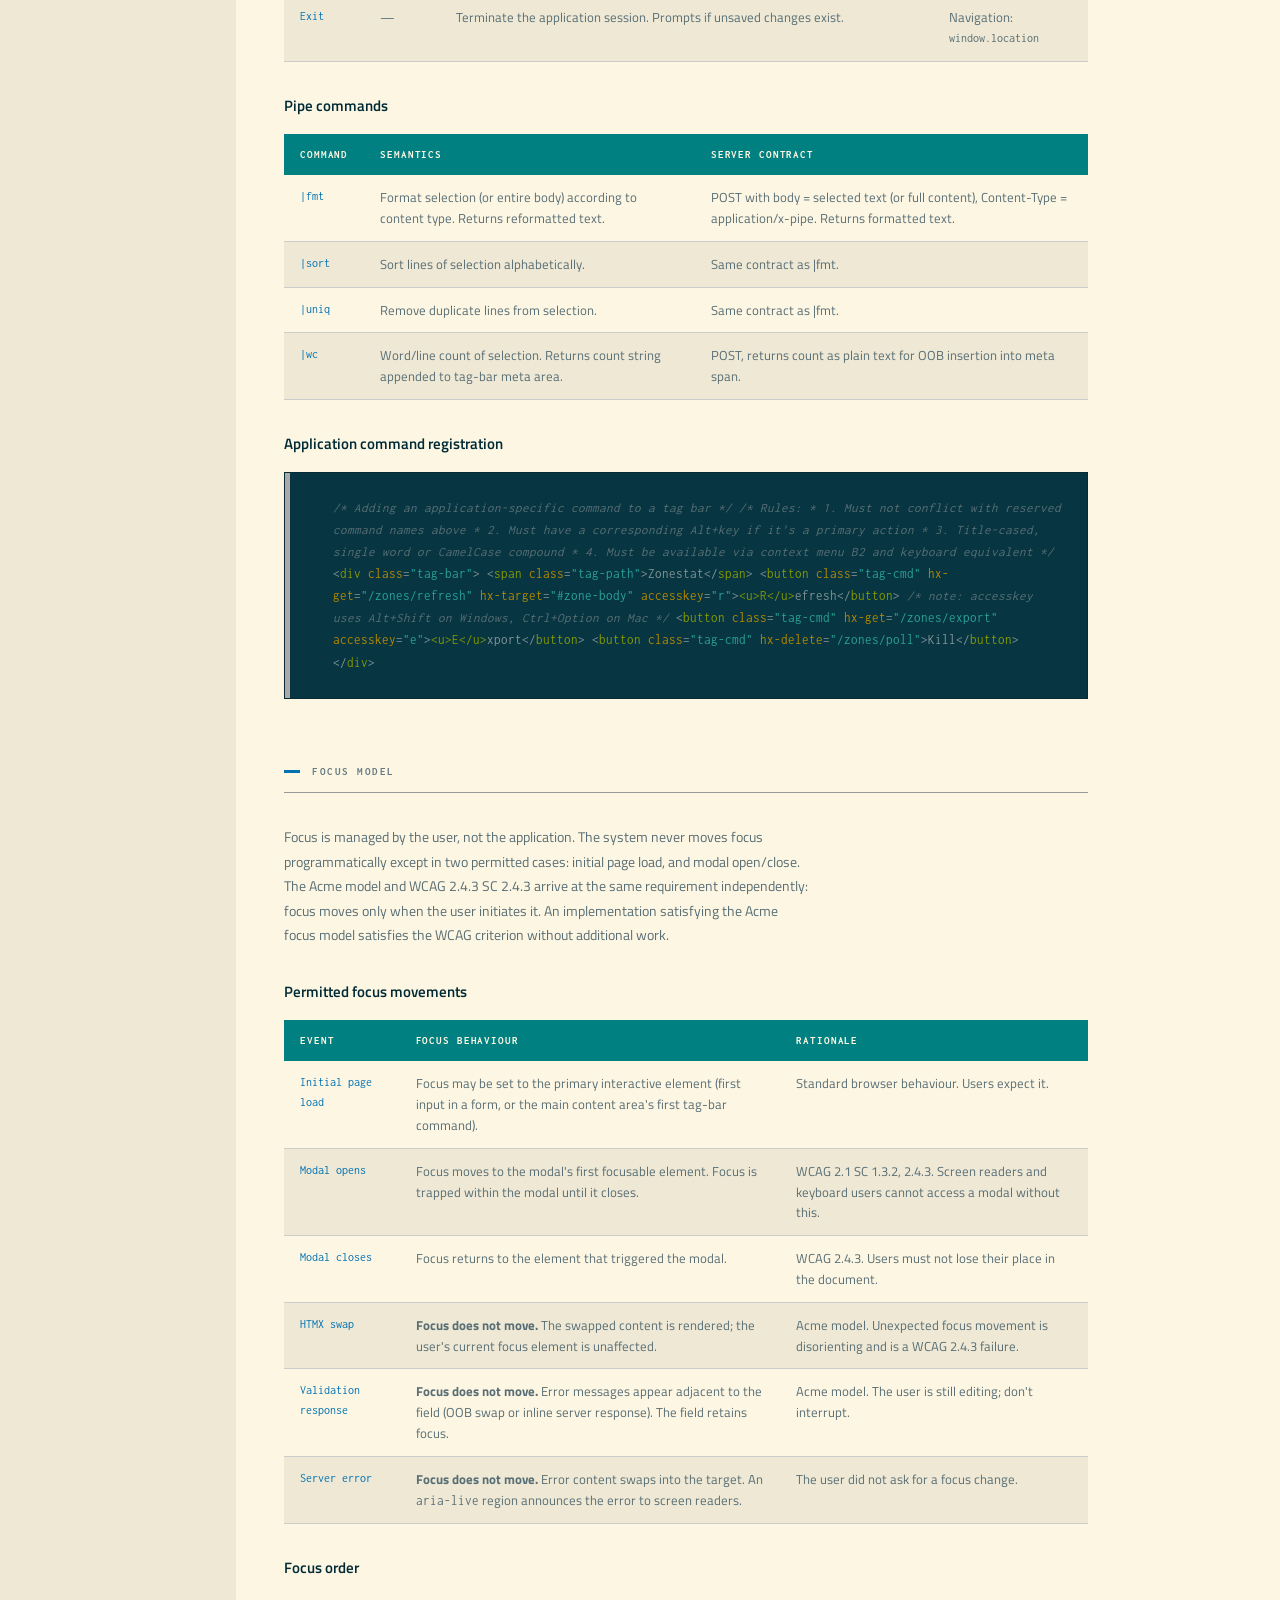
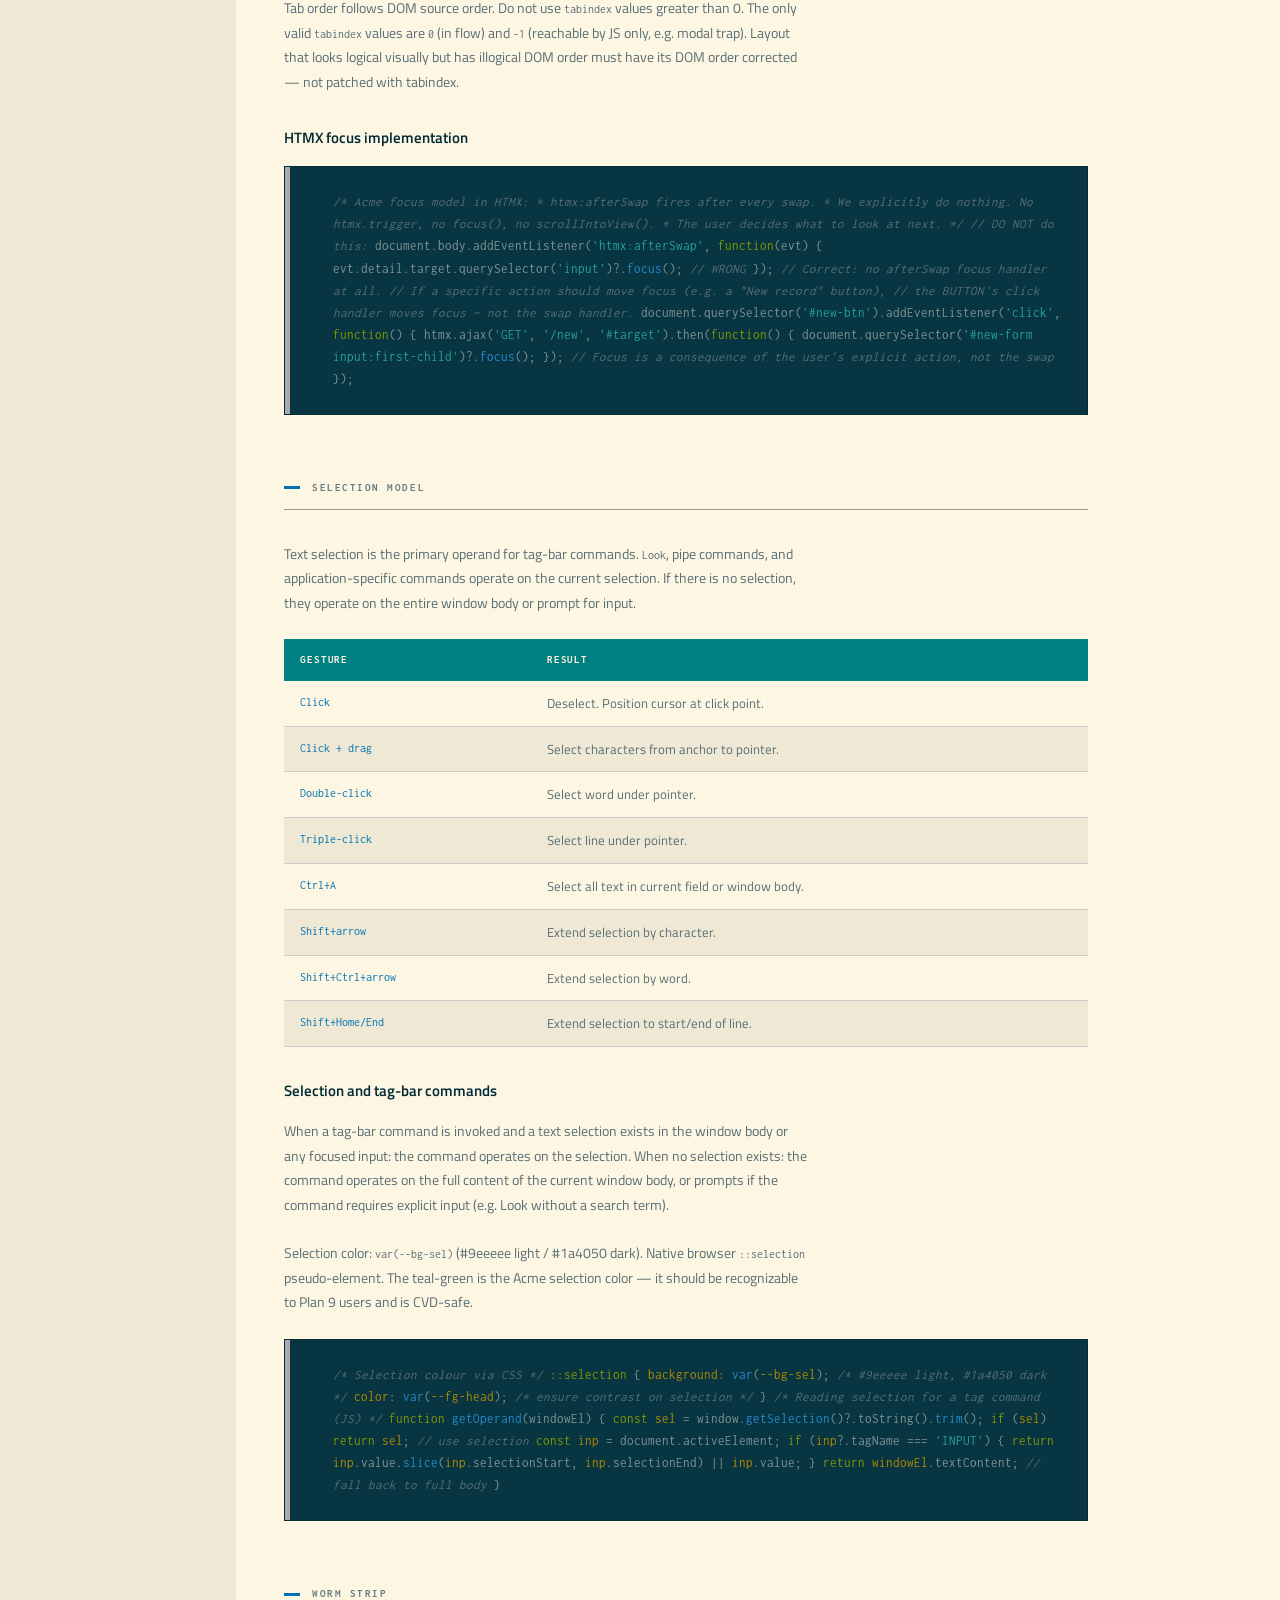
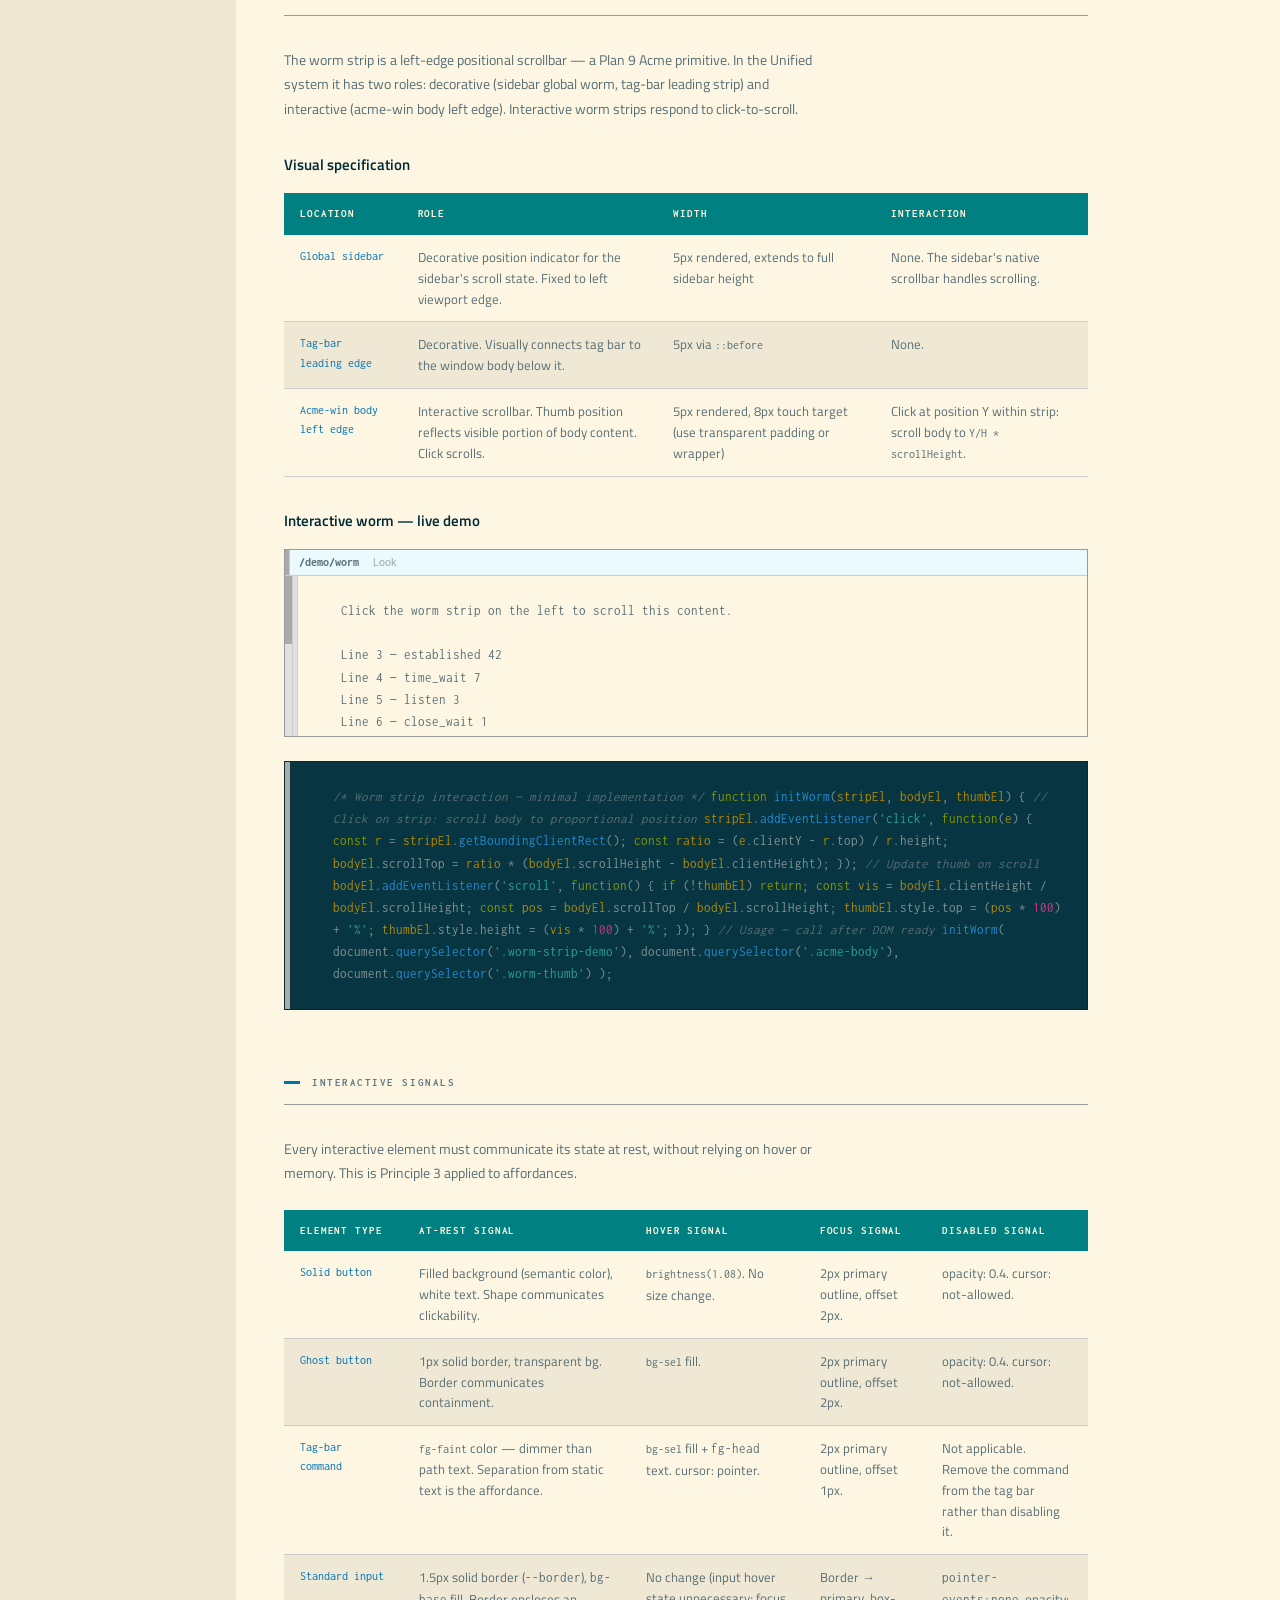
==== commit 9b705adf: "feat: site UX pass — all six outstanding items 1. Pagefind section deep links    - styleguide.html: " ====
--- a/cua.html
+++ b/cua.html
@@ -300,6 +300,7 @@
     <div class="nav-lbl">HTMX</div>
     <a class="nav-link" href="#htmx-cua"><span class="nav-dot" style="background:var(--oi-orange)" aria-hidden="true"></span>HTMX interaction</a>
 
+    <a class="nav-link" href="#advancement"><span class="nav-dot" style="background:var(--oi-green)" aria-hidden="true"></span>Advancement</a>
     <a class="nav-link" href="#conformance"><span class="nav-dot" style="background:var(--oi-green)" aria-hidden="true"></span>Conformance</a>
     <a class="nav-link" href="#agents"><span class="nav-dot" style="background:var(--oi-pink)" aria-hidden="true"></span>Agent / util tier</a>
   </div>
@@ -318,7 +319,7 @@
   </div>
   <div class="cb">
 
-<section class="section" id="principles">
+<section class="section" id="principles" data-pagefind-meta="url[id]">
   <h2 class="sec-title"><span class="sec-title-bar" aria-hidden="true"></span>Principles</h2>
   <p class="prose">This document specifies how users interact with applications built on the Unified Design System: what mouse buttons do, what keyboard shortcuts are defined, how the tag-bar command model works, and what an implementation must do to claim conformance. Read it alongside the style guide, which covers visual components. The conformance criteria (C-01&ndash;C-15) at the end of this document are the checkable summary of everything in between.</p><p class="prose">This is not IBM's 1987 CUA. It inherits from three sources: Plan&nbsp;9/Acme's interaction model, CDE's keyboard convention, and POSIX accessibility requirements. Where these conflict, the order of precedence is: accessibility &gt; Acme &gt; CDE.</p>
 
@@ -342,7 +343,7 @@
   </div>
 </section>
 
-<section class="section" id="decisions">
+<section class="section" id="decisions" data-pagefind-meta="url[id]">
   <h2 class="sec-title"><span class="sec-title-bar" aria-hidden="true"></span>Design decisions</h2>
 
   <div class="ssub">Stakeholder register &#8212; IEEE&#160;42010</div>
@@ -417,7 +418,7 @@
   </div>
 </section>
 
-<section class="section" id="mouse">
+<section class="section" id="mouse" data-pagefind-meta="url[id]">
   <h2 class="sec-title"><span class="sec-title-bar" aria-hidden="true"></span>Mouse model</h2>
   <p class="prose">Two-button model. Middle click is supported but never required. The context menu (right click) is the bridge between the Acme tag-bar model and the platform convention users expect.</p>
 
@@ -464,7 +465,7 @@
   </div>
 </section>
 
-<section class="section" id="keyboard">
+<section class="section" id="keyboard" data-pagefind-meta="url[id]">
   <h2 class="sec-title"><span class="sec-title-bar" aria-hidden="true"></span>Keyboard model</h2>
   <p class="prose">CDE-style keyboard navigation: standard POSIX traversal as baseline, <code style="font-family:var(--font-mono);font-size:0.75rem">Alt+key</code> mnemonics derived from tag-bar command names. No modal layers. No application-global shortcuts that conflict with browser defaults.</p>
 
@@ -546,7 +547,7 @@
   </div>
 </section>
 
-<section class="section" id="context">
+<section class="section" id="context" data-pagefind-meta="url[id]">
   <h2 class="sec-title"><span class="sec-title-bar" aria-hidden="true"></span>Context menu</h2>
   <p class="prose">The context menu (right-click / B2) is the bridge between Acme's tag-bar model and platform convention. It must contain only actions that are also available elsewhere &mdash; in the tag bar, by keyboard, or by direct manipulation. The context menu is never the sole access point for an action.</p>
 
@@ -607,7 +608,7 @@
   </table>
 </section>
 
-<section class="section" id="tagbar">
+<section class="section" id="tagbar" data-pagefind-meta="url[id]">
   <h2 class="sec-title"><span class="sec-title-bar" aria-hidden="true"></span>Tag-bar grammar</h2>
   <p class="prose">The tag bar is the primary command surface. It contains the window's identity (path or title), universal commands, and application-specific commands. Its grammar is fixed &mdash; parseable left-to-right.</p>
 
@@ -699,7 +700,7 @@
   </div>
 </section>
 
-<section class="section" id="commands">
+<section class="section" id="commands" data-pagefind-meta="url[id]">
   <h2 class="sec-title"><span class="sec-title-bar" aria-hidden="true"></span>Command registry</h2>
   <p class="prose">Reserved command names and their defined semantics. Applications may add commands but must not redefine reserved ones. Command names are Title-cased single words. Multi-word commands are concatenated (<code style="font-family:var(--font-mono);font-size:0.75rem">Newcol</code>, <code style="font-family:var(--font-mono);font-size:0.75rem">Putall</code>).</p>
 
@@ -753,7 +754,7 @@
 &lt;/<span class="tkw">div</span>&gt;</div>
 </section>
 
-<section class="section" id="focus">
+<section class="section" id="focus" data-pagefind-meta="url[id]">
   <h2 class="sec-title"><span class="sec-title-bar" aria-hidden="true"></span>Focus model</h2>
   <p class="prose">Focus is managed by the user, not the application. The system never moves focus programmatically except in two permitted cases: initial page load, and modal open/close. The Acme model and WCAG 2.4.3 SC 2.4.3 arrive at the same requirement independently: focus moves only when the user initiates it. An implementation satisfying the Acme focus model satisfies the WCAG criterion without additional work.</p>
 
@@ -796,7 +797,7 @@
 });</div>
 </section>
 
-<section class="section" id="selection">
+<section class="section" id="selection" data-pagefind-meta="url[id]">
   <h2 class="sec-title"><span class="sec-title-bar" aria-hidden="true"></span>Selection model</h2>
   <p class="prose">Text selection is the primary operand for tag-bar commands. <code style="font-family:var(--font-mono);font-size:0.75rem">Look</code>, pipe commands, and application-specific commands operate on the current selection. If there is no selection, they operate on the entire window body or prompt for input.</p>
 
@@ -837,7 +838,7 @@
 }</div>
 </section>
 
-<section class="section" id="worm">
+<section class="section" id="worm" data-pagefind-meta="url[id]">
   <h2 class="sec-title"><span class="sec-title-bar" aria-hidden="true"></span>Worm strip</h2>
   <p class="prose">The worm strip is a left-edge positional scrollbar &mdash; a Plan 9 Acme primitive. In the Unified system it has two roles: decorative (sidebar global worm, tag-bar leading strip) and interactive (acme-win body left edge). Interactive worm strips respond to click-to-scroll.</p>
 
@@ -906,7 +907,7 @@
 );</div>
 </section>
 
-<section class="section" id="affordances">
+<section class="section" id="affordances" data-pagefind-meta="url[id]">
   <h2 class="sec-title"><span class="sec-title-bar" aria-hidden="true"></span>Interactive signals</h2>
   <p class="prose">Every interactive element must communicate its state at rest, without relying on hover or memory. This is Principle 3 applied to affordances.</p>
 
@@ -978,7 +979,7 @@
   </table>
 </section>
 
-<section class="section" id="feedback">
+<section class="section" id="feedback" data-pagefind-meta="url[id]">
   <h2 class="sec-title"><span class="sec-title-bar" aria-hidden="true"></span>System feedback</h2>
   <p class="prose">Feedback is immediate and in-place. No toast notifications, no overlaying popups, no page-level banners. Feedback appears adjacent to the element that caused it, or in the tag bar meta area. Errors are specific and actionable.</p>
 
@@ -1076,7 +1077,7 @@
   </div>
 </section>
 
-<section class="section" id="htmx-cua">
+<section class="section" id="htmx-cua" data-pagefind-meta="url[id]">
   <h2 class="sec-title"><span class="sec-title-bar" aria-hidden="true"></span>HTMX interaction</h2>
   <p class="prose">HTMX implements the tag-bar command model over HTTP. The mapping is direct: tag-bar verbs become HTTP verbs, acme-win bodies are swap targets, OOB swaps handle meta and aria-live regions. No JS beyond HTMX and the minimal worm/confirmation helpers.</p>
 
@@ -1171,7 +1172,7 @@
   });</div>
 </section>
 
-<section class="section" id="agents">
+<section class="section" id="agents" data-pagefind-meta="url[id]">
   <h2 class="sec-title"><span class="sec-title-bar" aria-hidden="true"></span>Agent / util tier</h2>
   <p class="prose">Agents and utilities are second-class consumers of the design system. They receive semantic HTML with correct token-class attributes. They do not need interactive affordances, focus management, or HTMX. What they need: readable structure, correct heading hierarchy, meaningful class names they can parse, and no JavaScript dependencies for content access.</p>
 
@@ -1228,7 +1229,7 @@
 </section>
 
 
-<section class="section" id="conformance">
+<section class="section" id="conformance" data-pagefind-meta="url[id]">
   <h2 class="sec-title"><span class="sec-title-bar" aria-hidden="true"></span>Conformance criteria</h2>
   <p class="prose">An implementation conforms to the Unified CUA v1.0 if and only if it satisfies all required criteria below. Recommended criteria improve quality but are not required for conformance. This checklist is the answer to &#8220;does this implementation conform?&#8221;</p>
 
@@ -1266,6 +1267,26 @@
     </tbody>
   </table>
 </section>
+<section class="section" id="advancement">
+  <h2 class="sec-title"><span class="sec-title-bar" aria-hidden="true"></span>Advancement criteria</h2>
+  <p class="prose">This specification is at status <strong>draft</strong>. It advances to <strong>stable</strong> when all three conditions are met:</p>
+  <table class="spec-table" style="margin-bottom:var(--sp-5)">
+    <thead><tr><th>#</th><th>Condition</th><th>Who determines</th></tr></thead>
+    <tbody>
+      <tr><td class="key">A-01</td><td>At least one external conforming implementation exists and has been verified against C-01&#8211;C-15.</td><td>Review body</td></tr>
+      <tr><td class="key">A-02</td><td>The specification has been ratified by the DPS standards review body.</td><td>Review body</td></tr>
+      <tr><td class="key">A-03</td><td>A 60-day public comment period has closed with no unresolved blocking objections.</td><td>Review body</td></tr>
+    </tbody>
+  </table>
+  <p class="prose">Until A-01&#8211;A-03 are met, implementations may target this draft but should expect minor normative changes. Errata are issued against the draft without advancing the edition. The <code style="font-family:var(--font-mono);font-size:0.75rem">data-status</code> attribute changes from <code style="font-family:var(--font-mono);font-size:0.75rem">draft</code> to <code style="font-family:var(--font-mono);font-size:0.75rem">stable</code> when all three conditions are confirmed.</p>
+</section>
+
+
+  <footer style="border-top:1px solid var(--border-lt);padding-top:24px;margin-top:64px;font-family:var(--font-mono);font-size:0.6875rem;color:var(--fg-faint);display:flex;justify-content:space-between;align-items:center;flex-wrap:wrap;gap:8px">
+    <span>Unified Design System &#8212;
+      <a href="https://github.com/denzuko/unifiedspec" style="color:var(--fg-faint)">github.com/denzuko/unifiedspec</a></span>
+    <span>&#169; 2026 Da Planet Security &#183; BSD-2-Clause</span>
+  </footer>
   </div><!-- /cb -->
 </main>
 </div><!-- /page-wrap -->
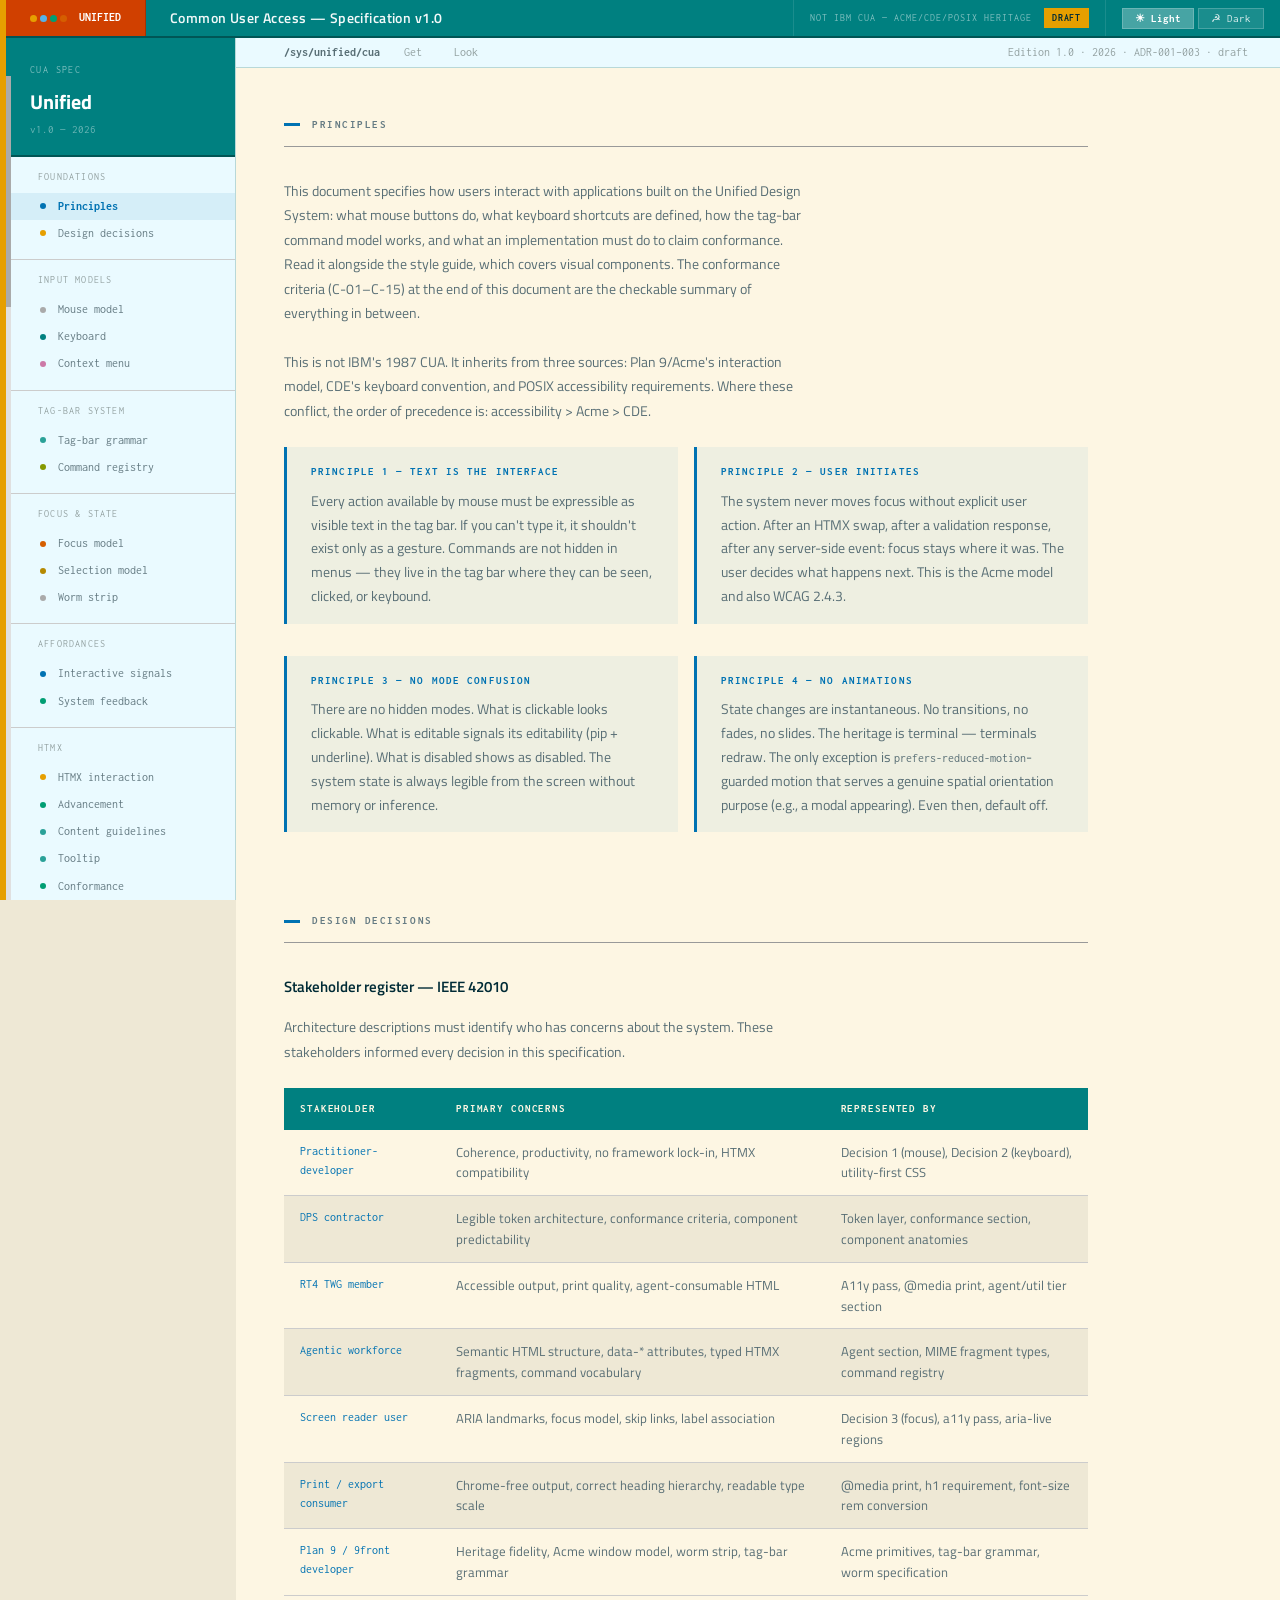
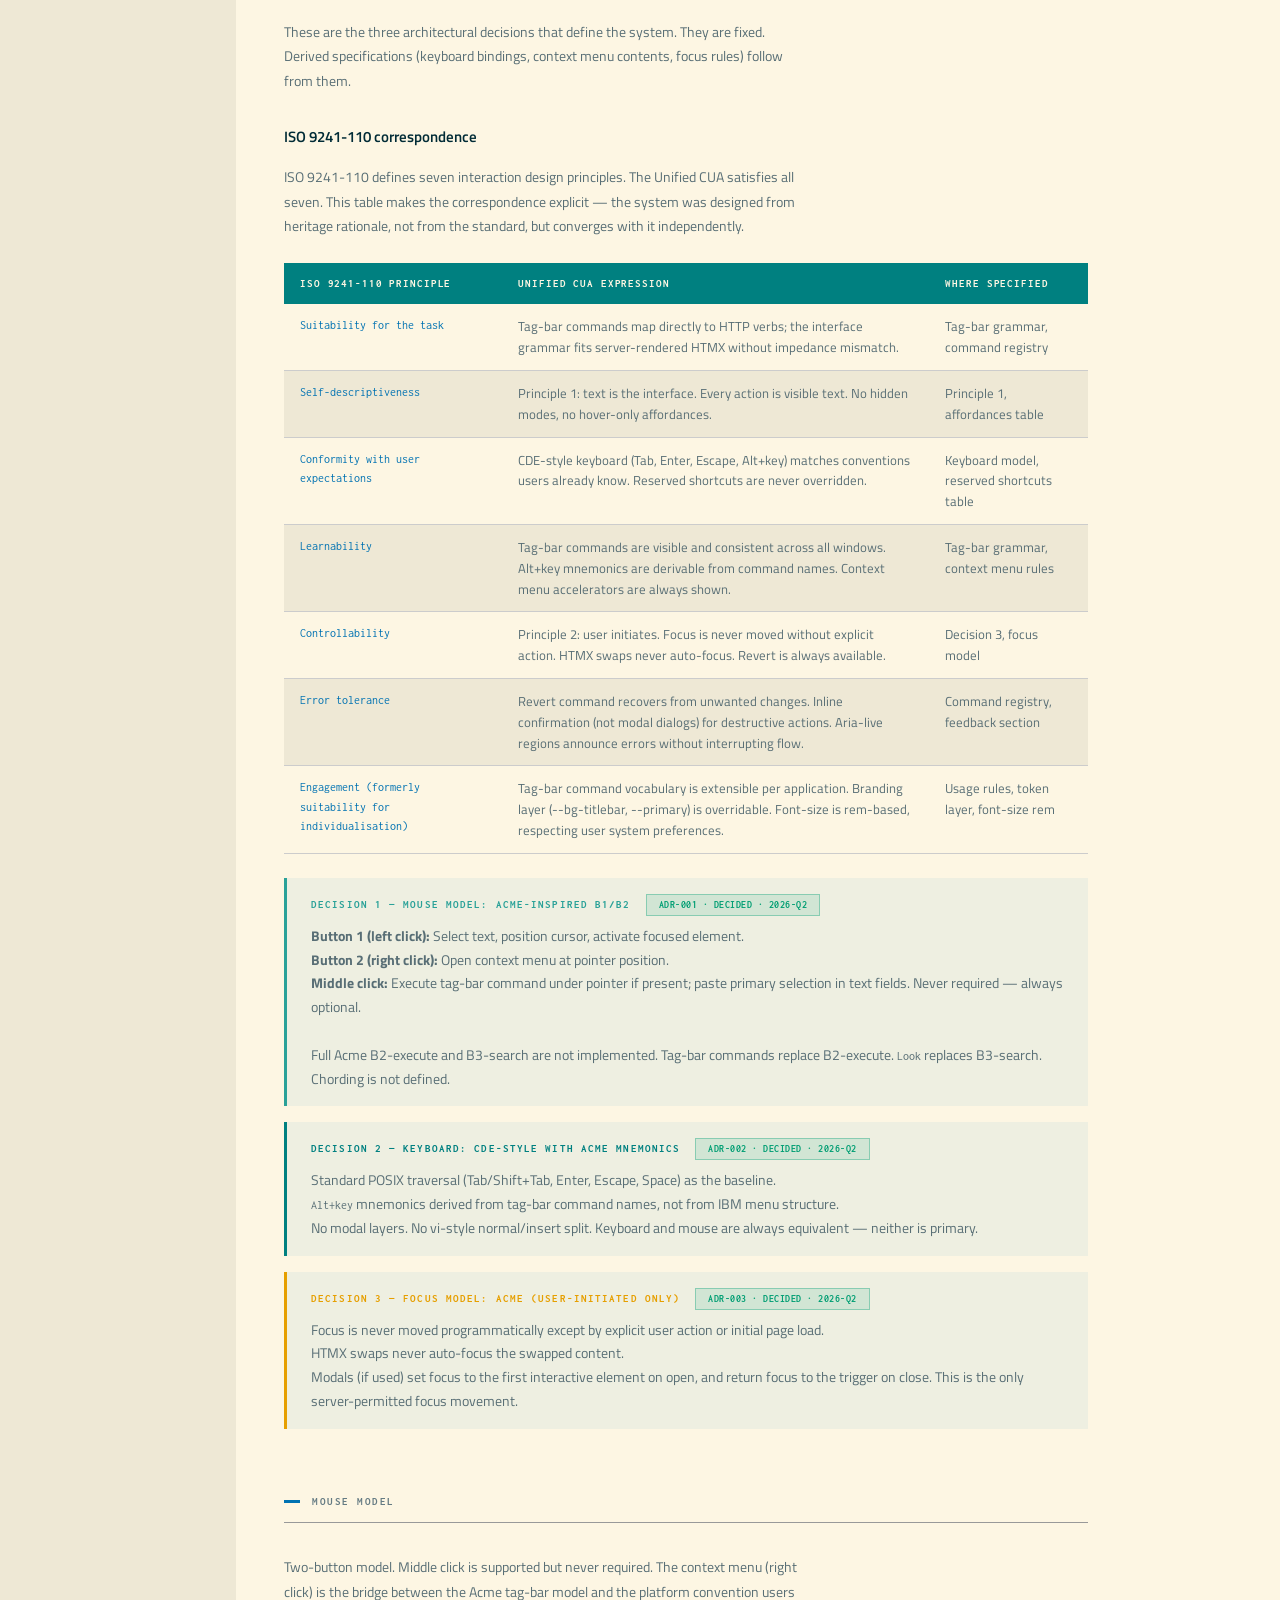
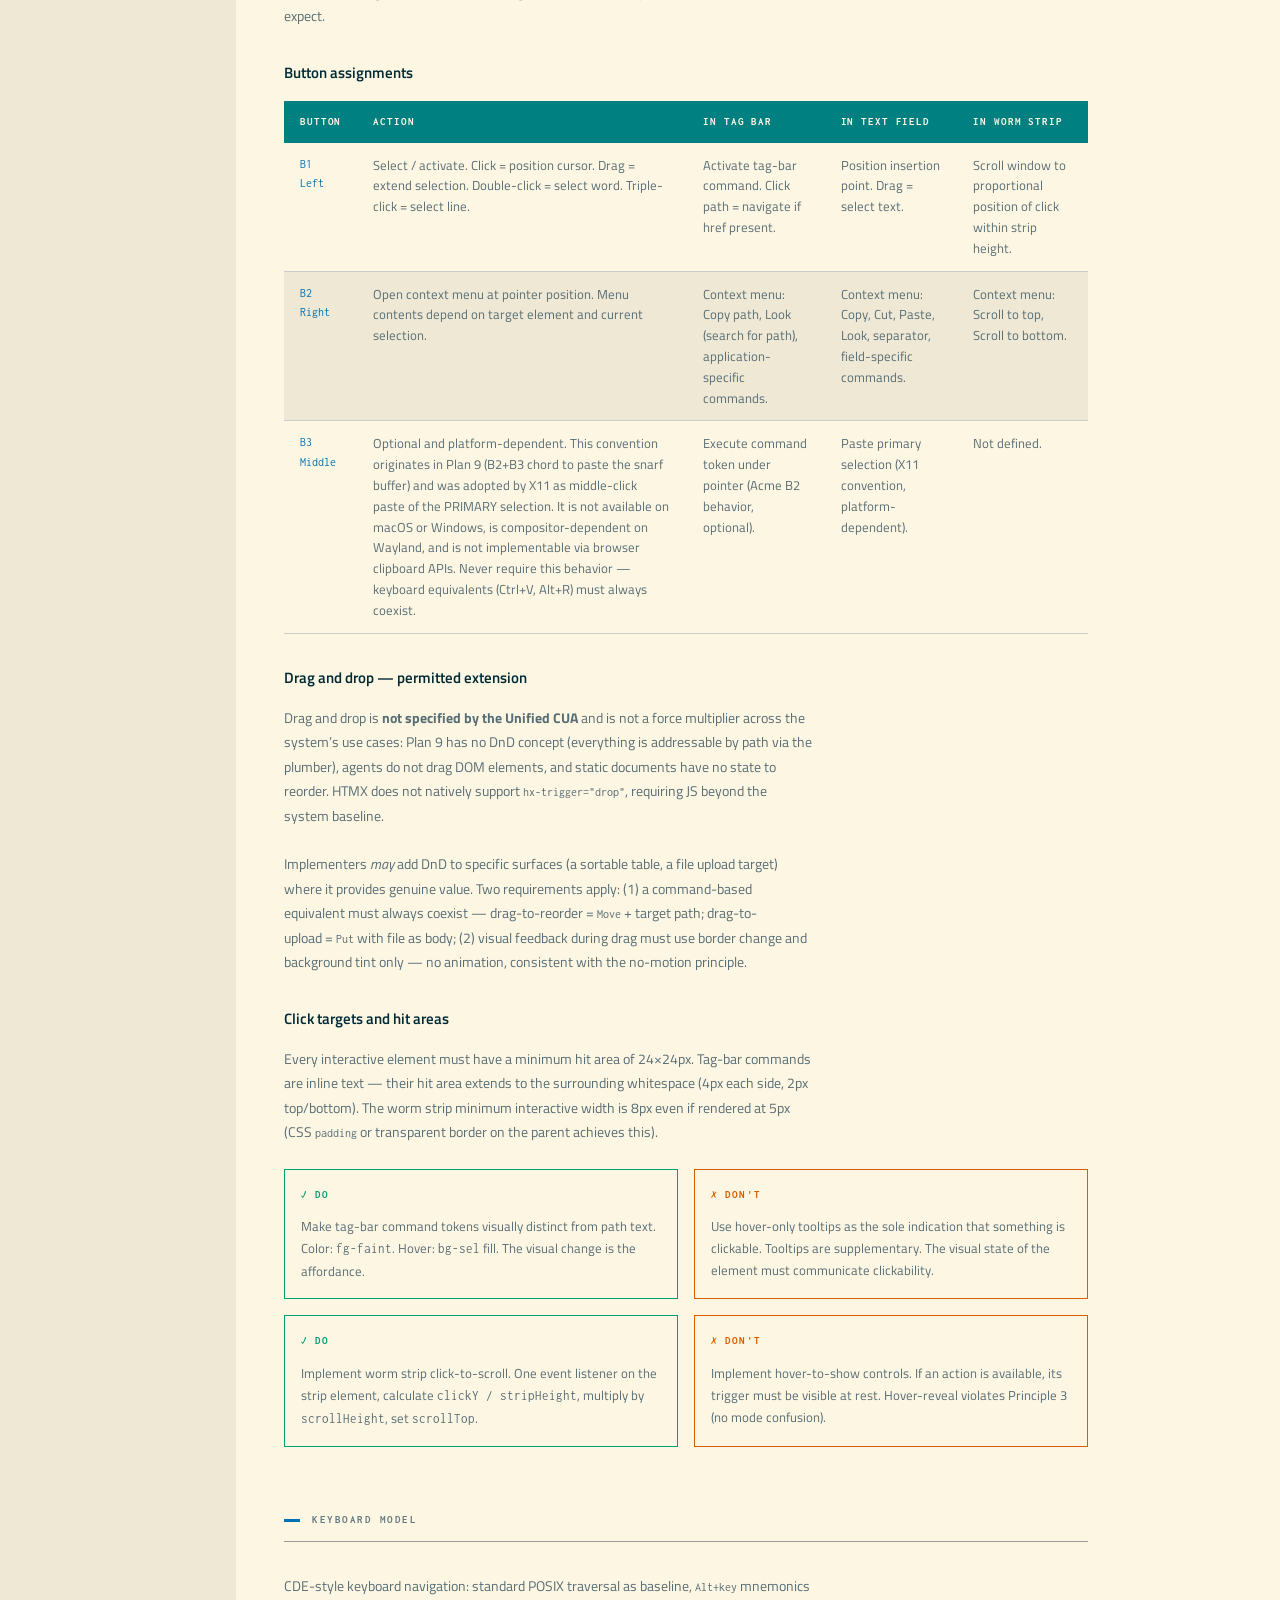
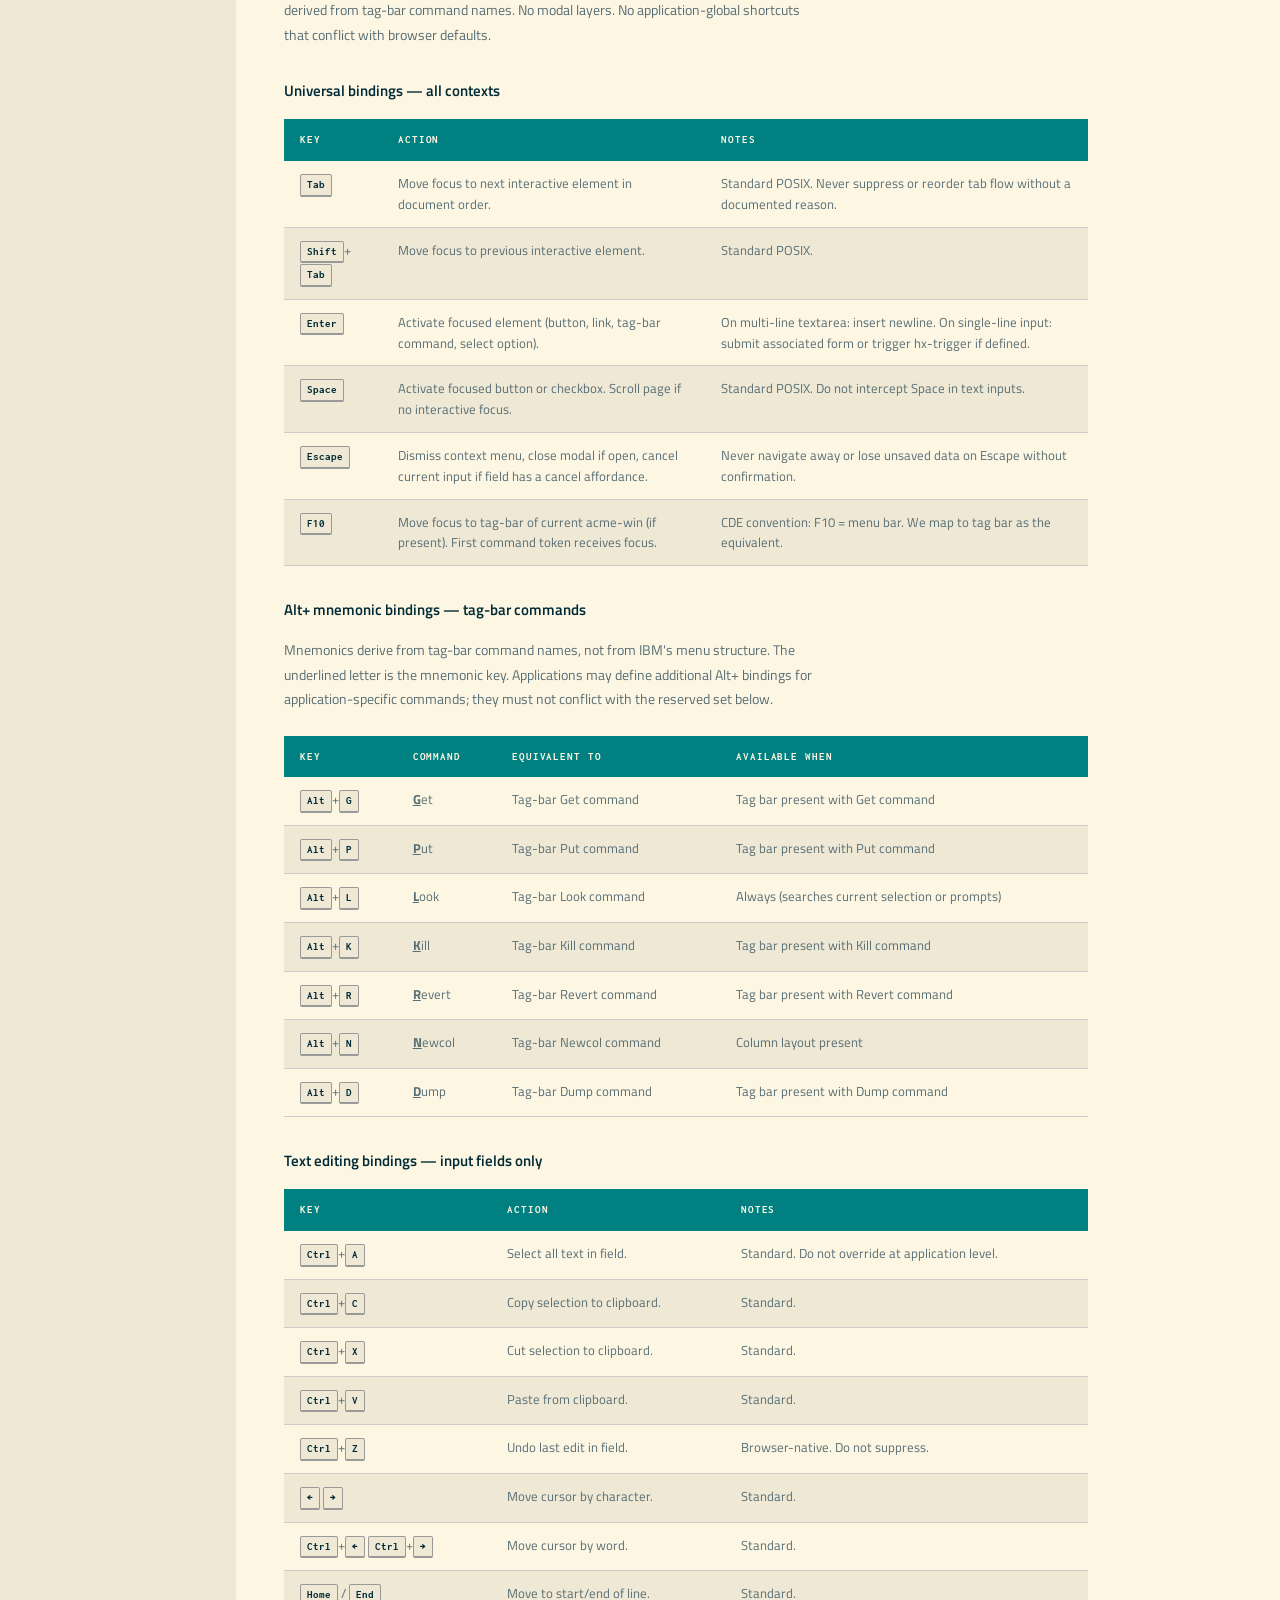
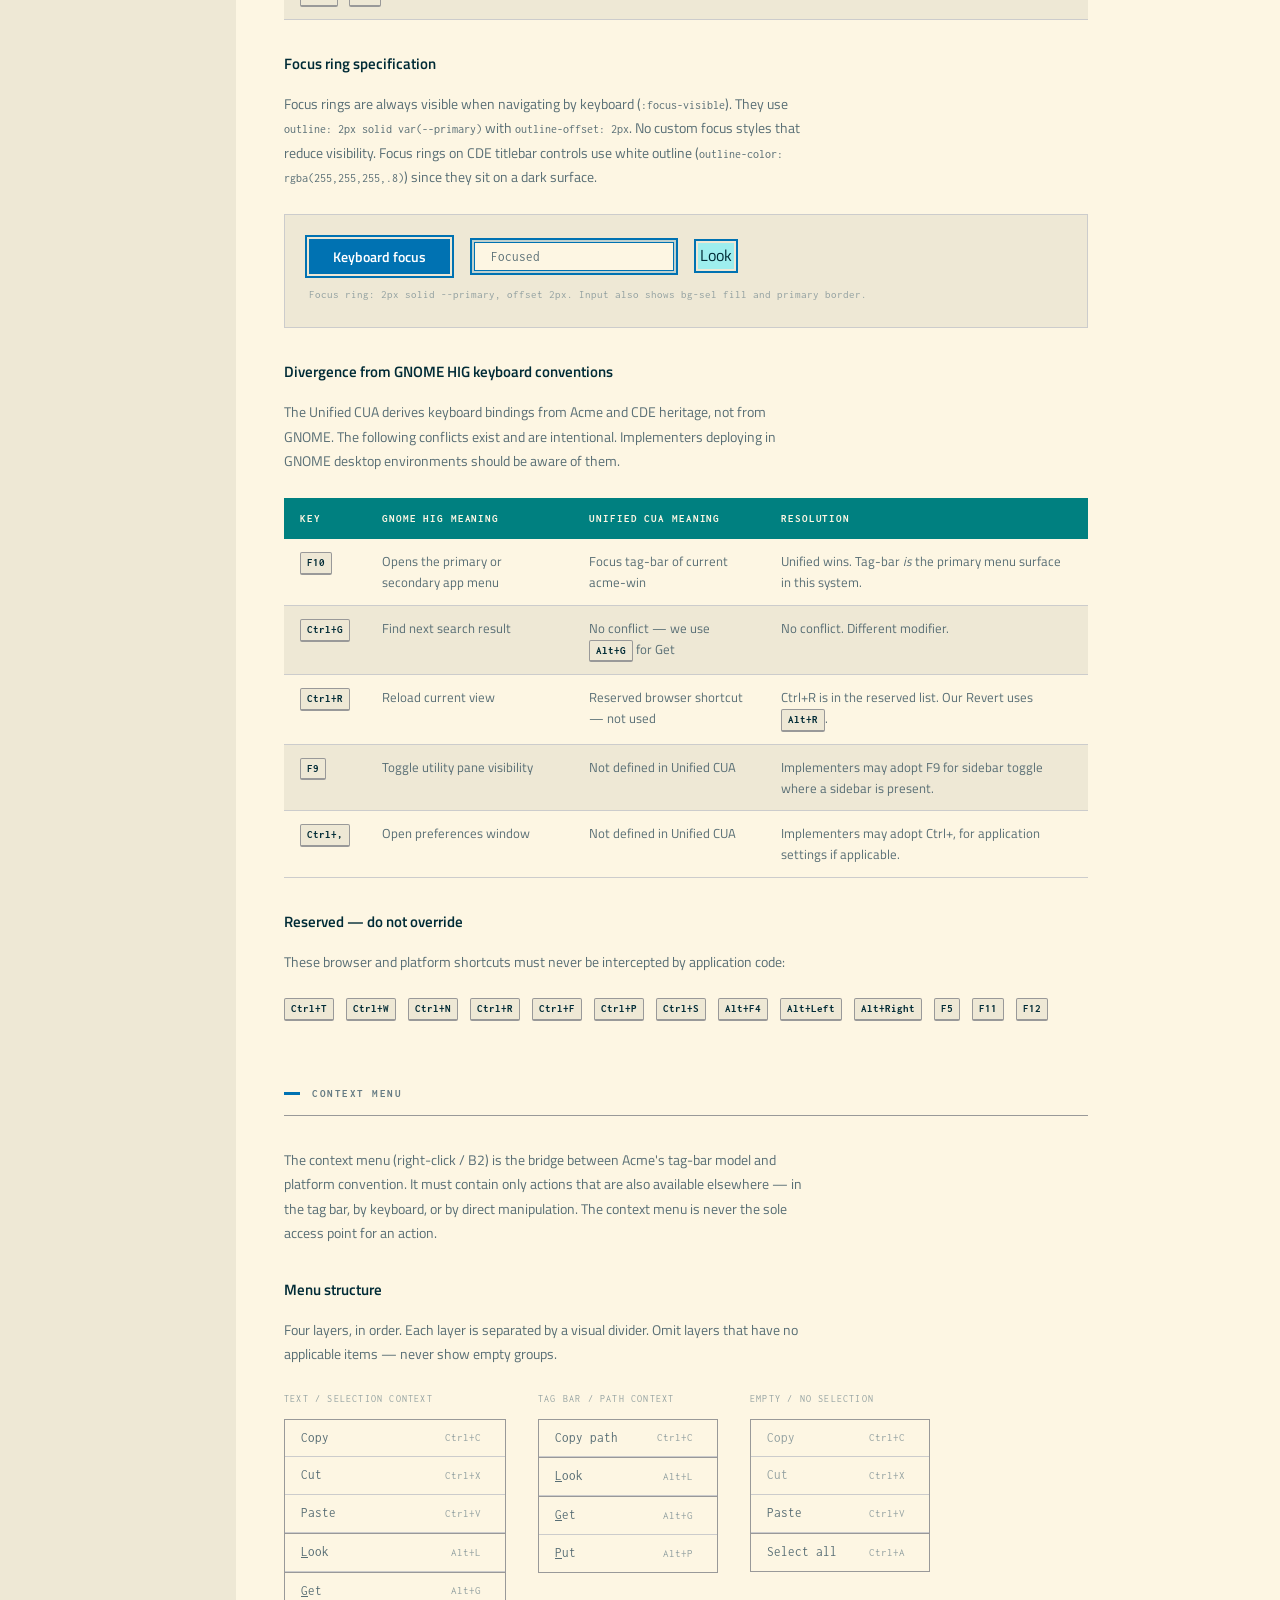
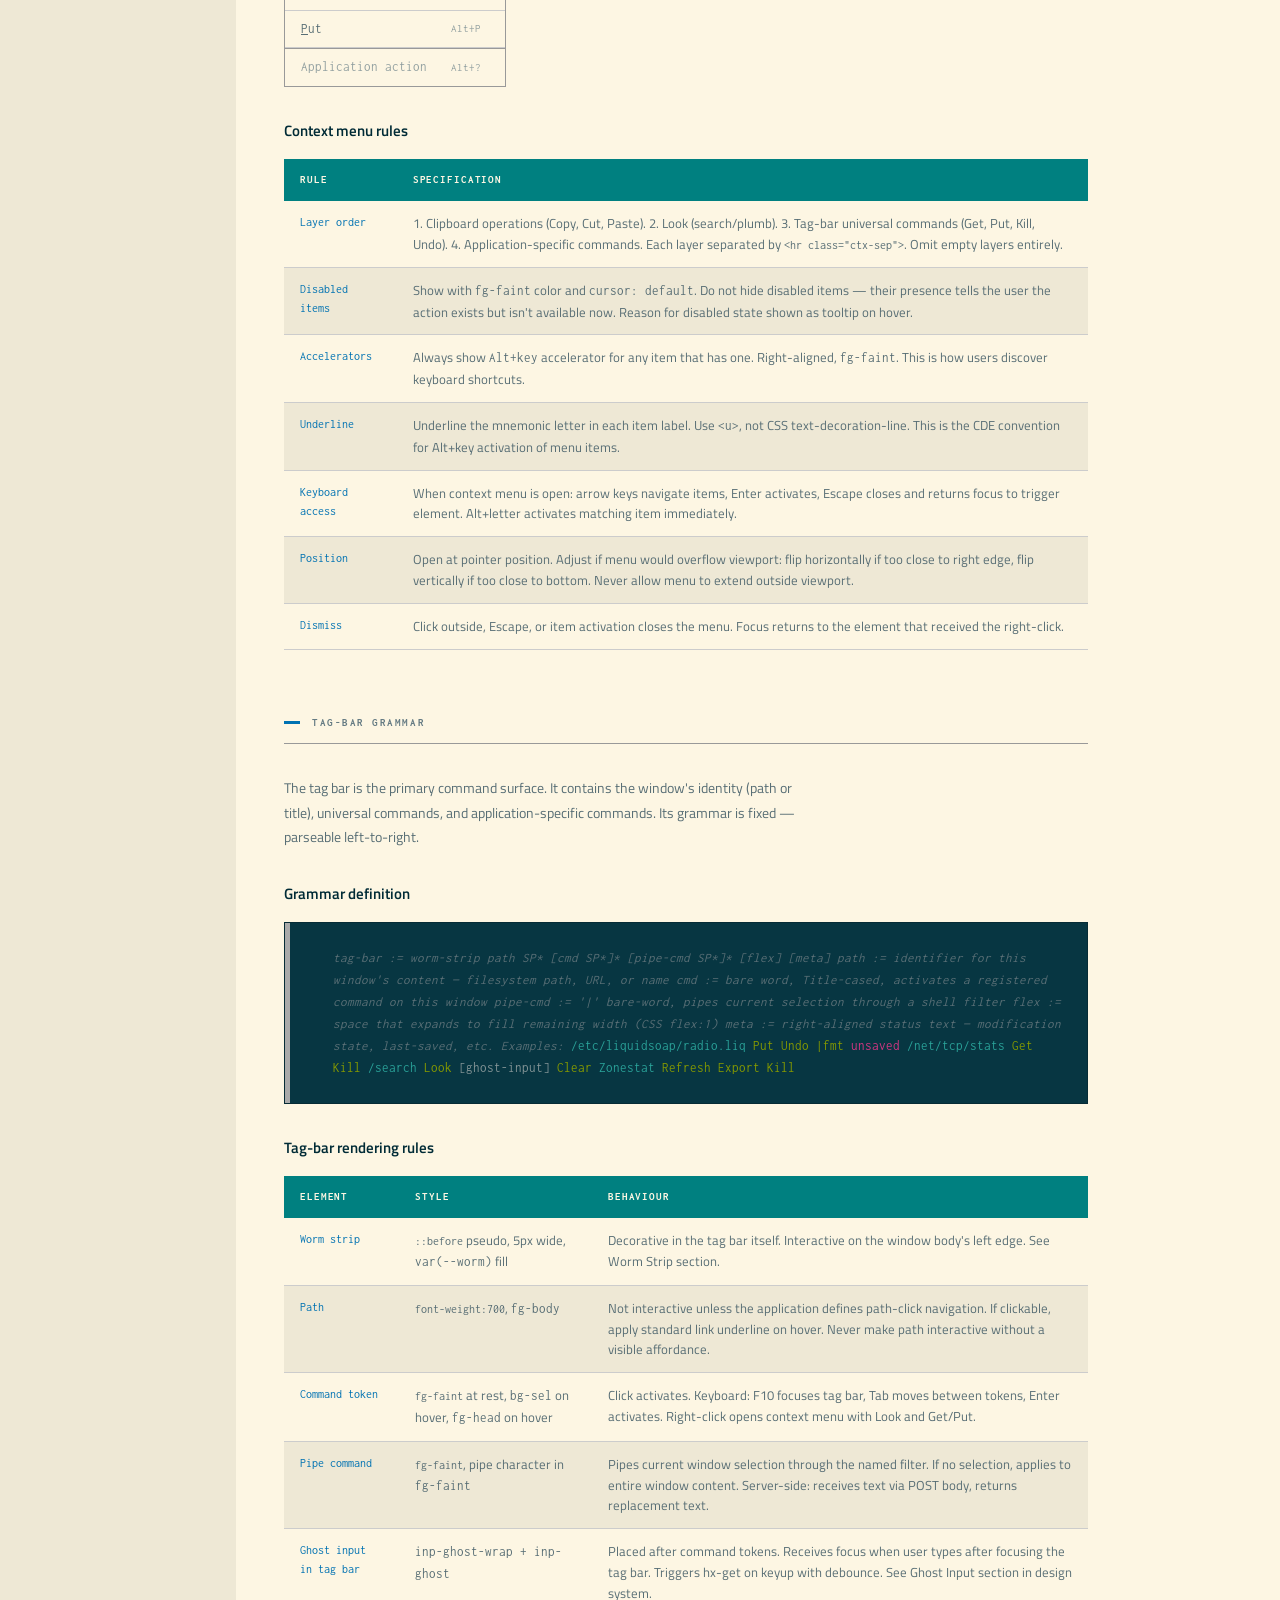
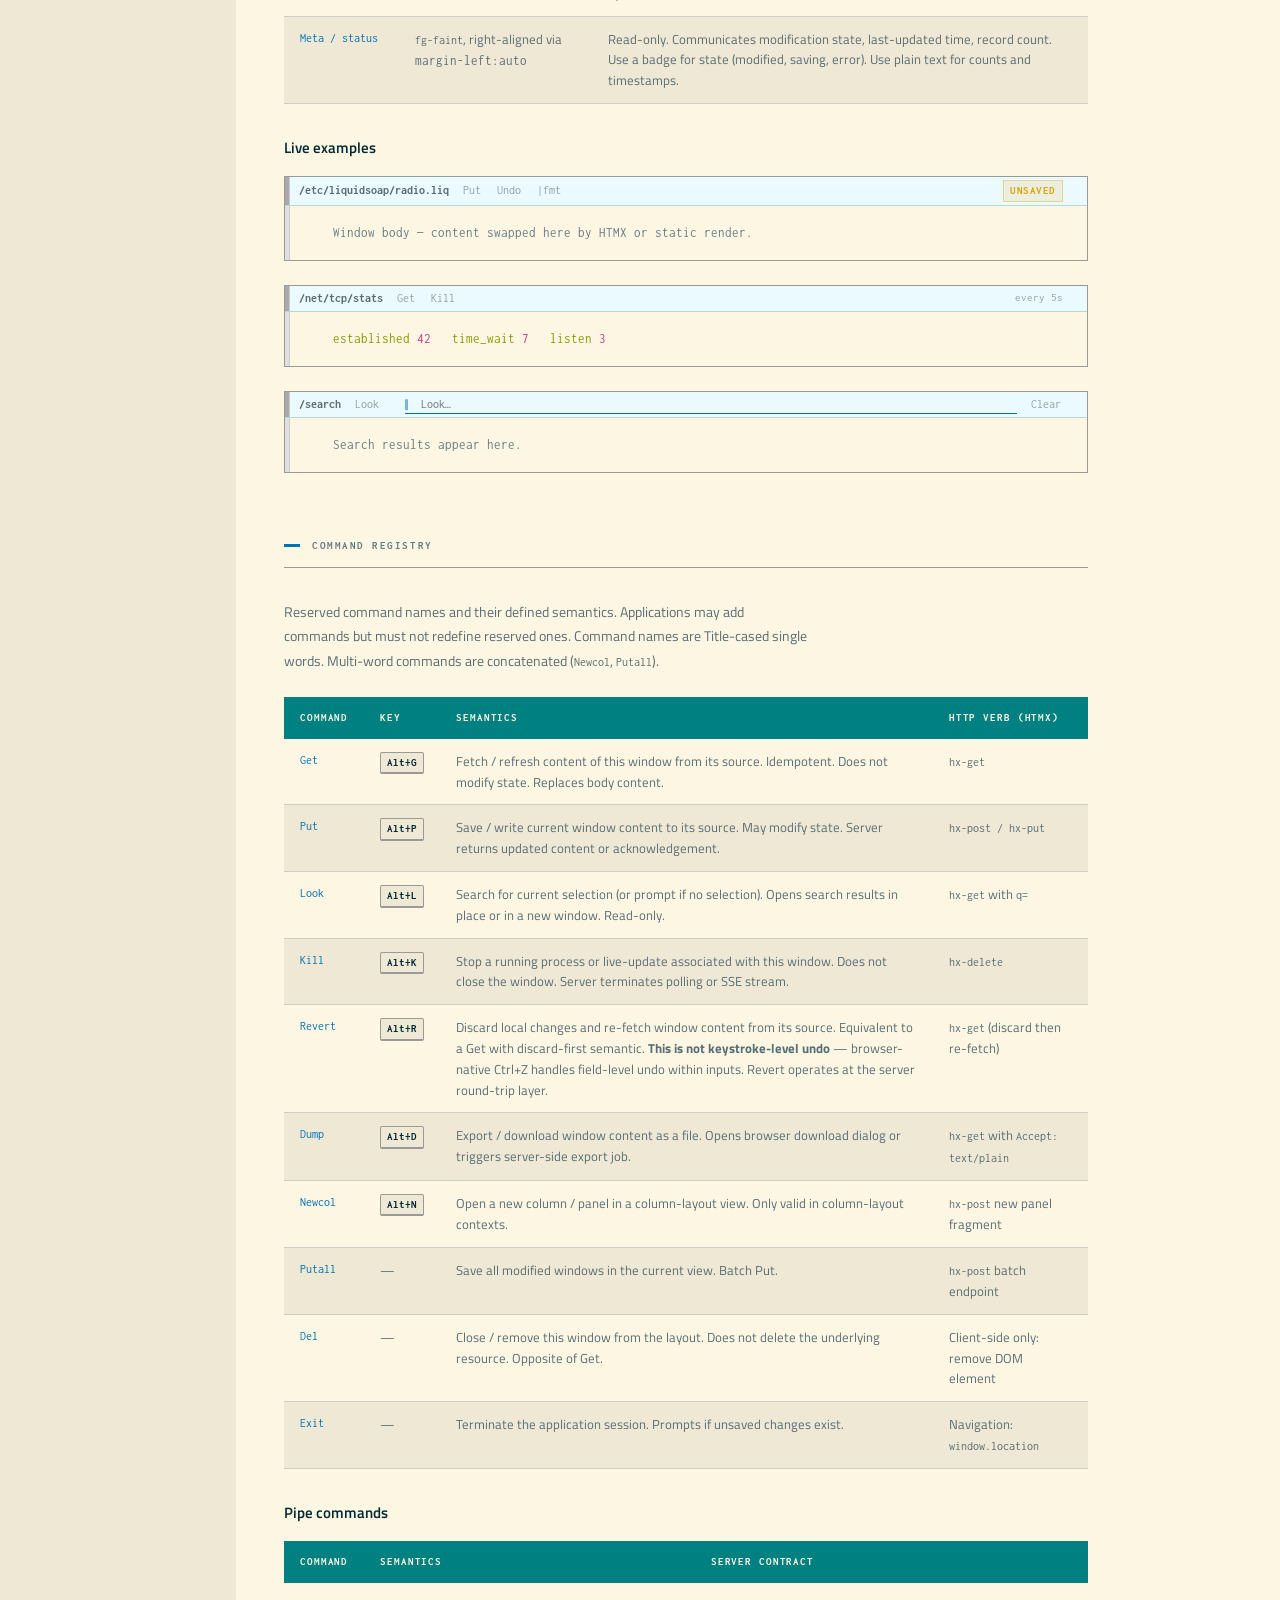
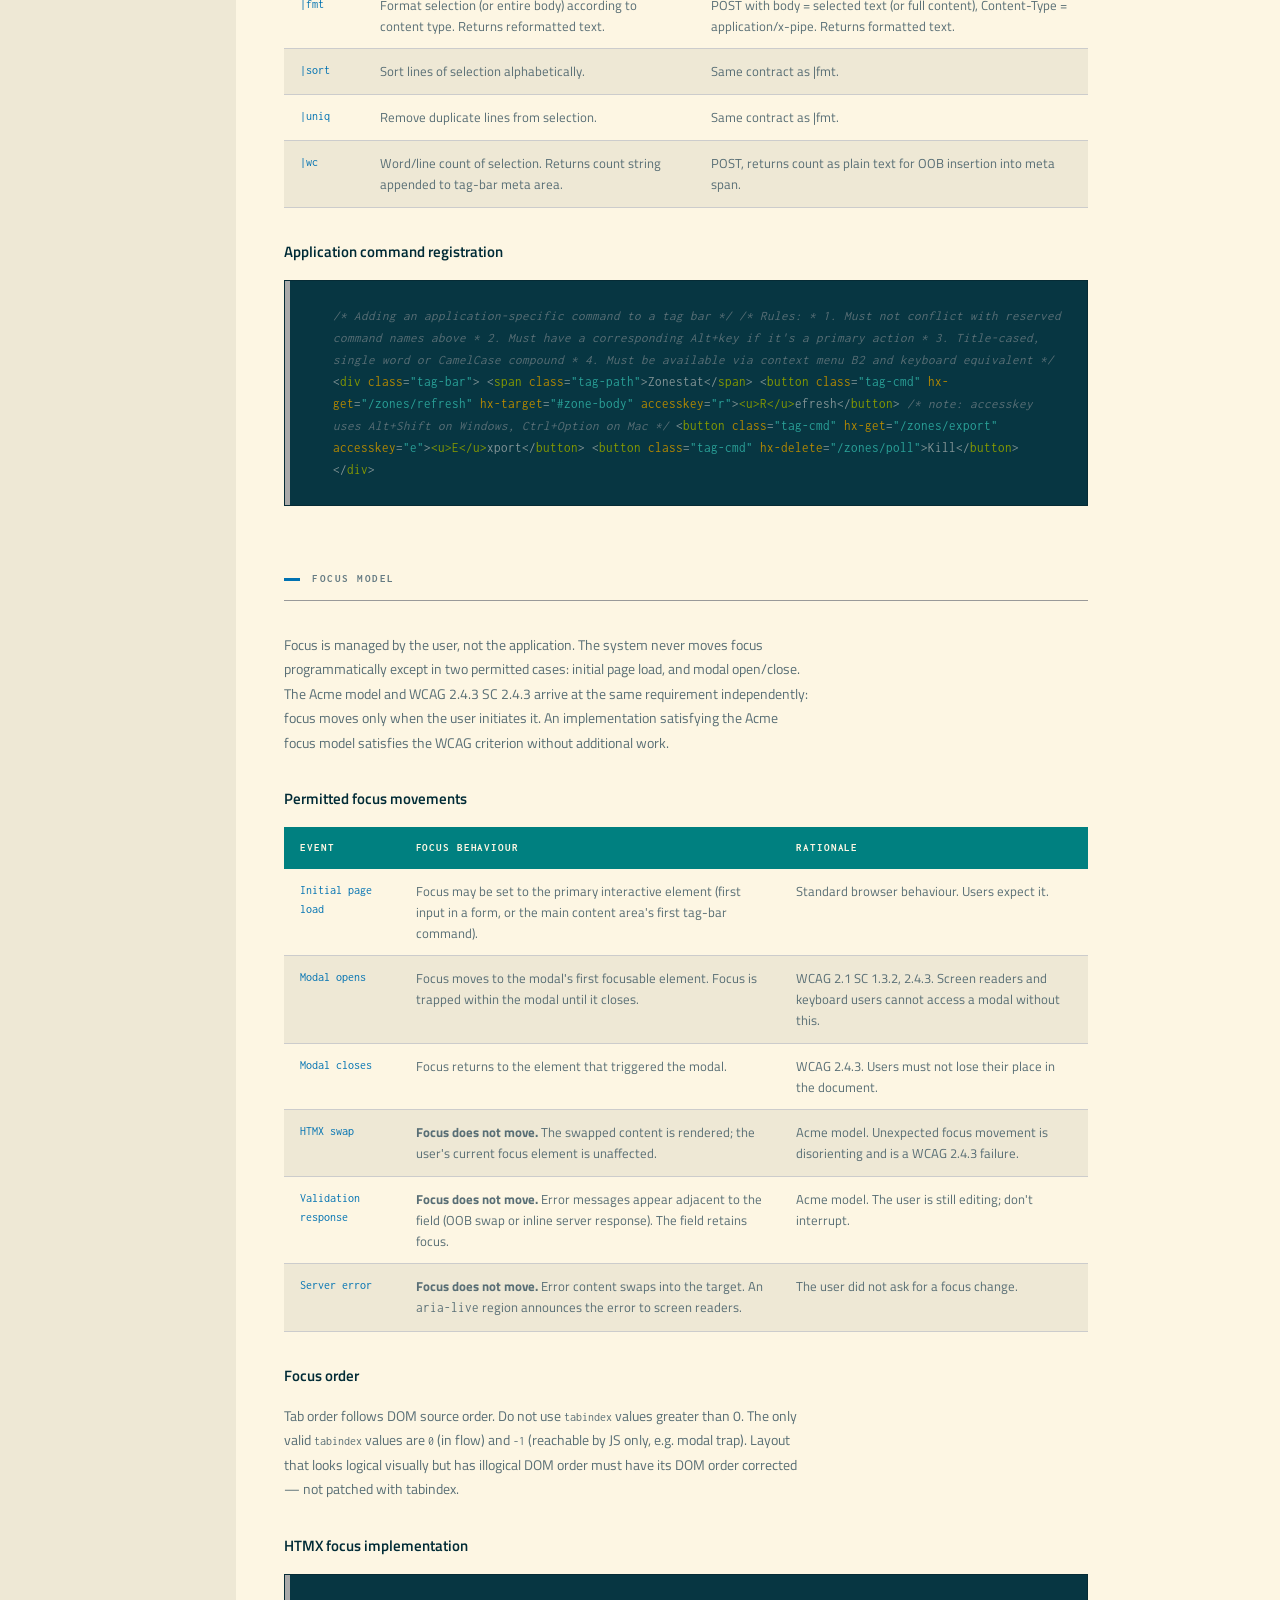
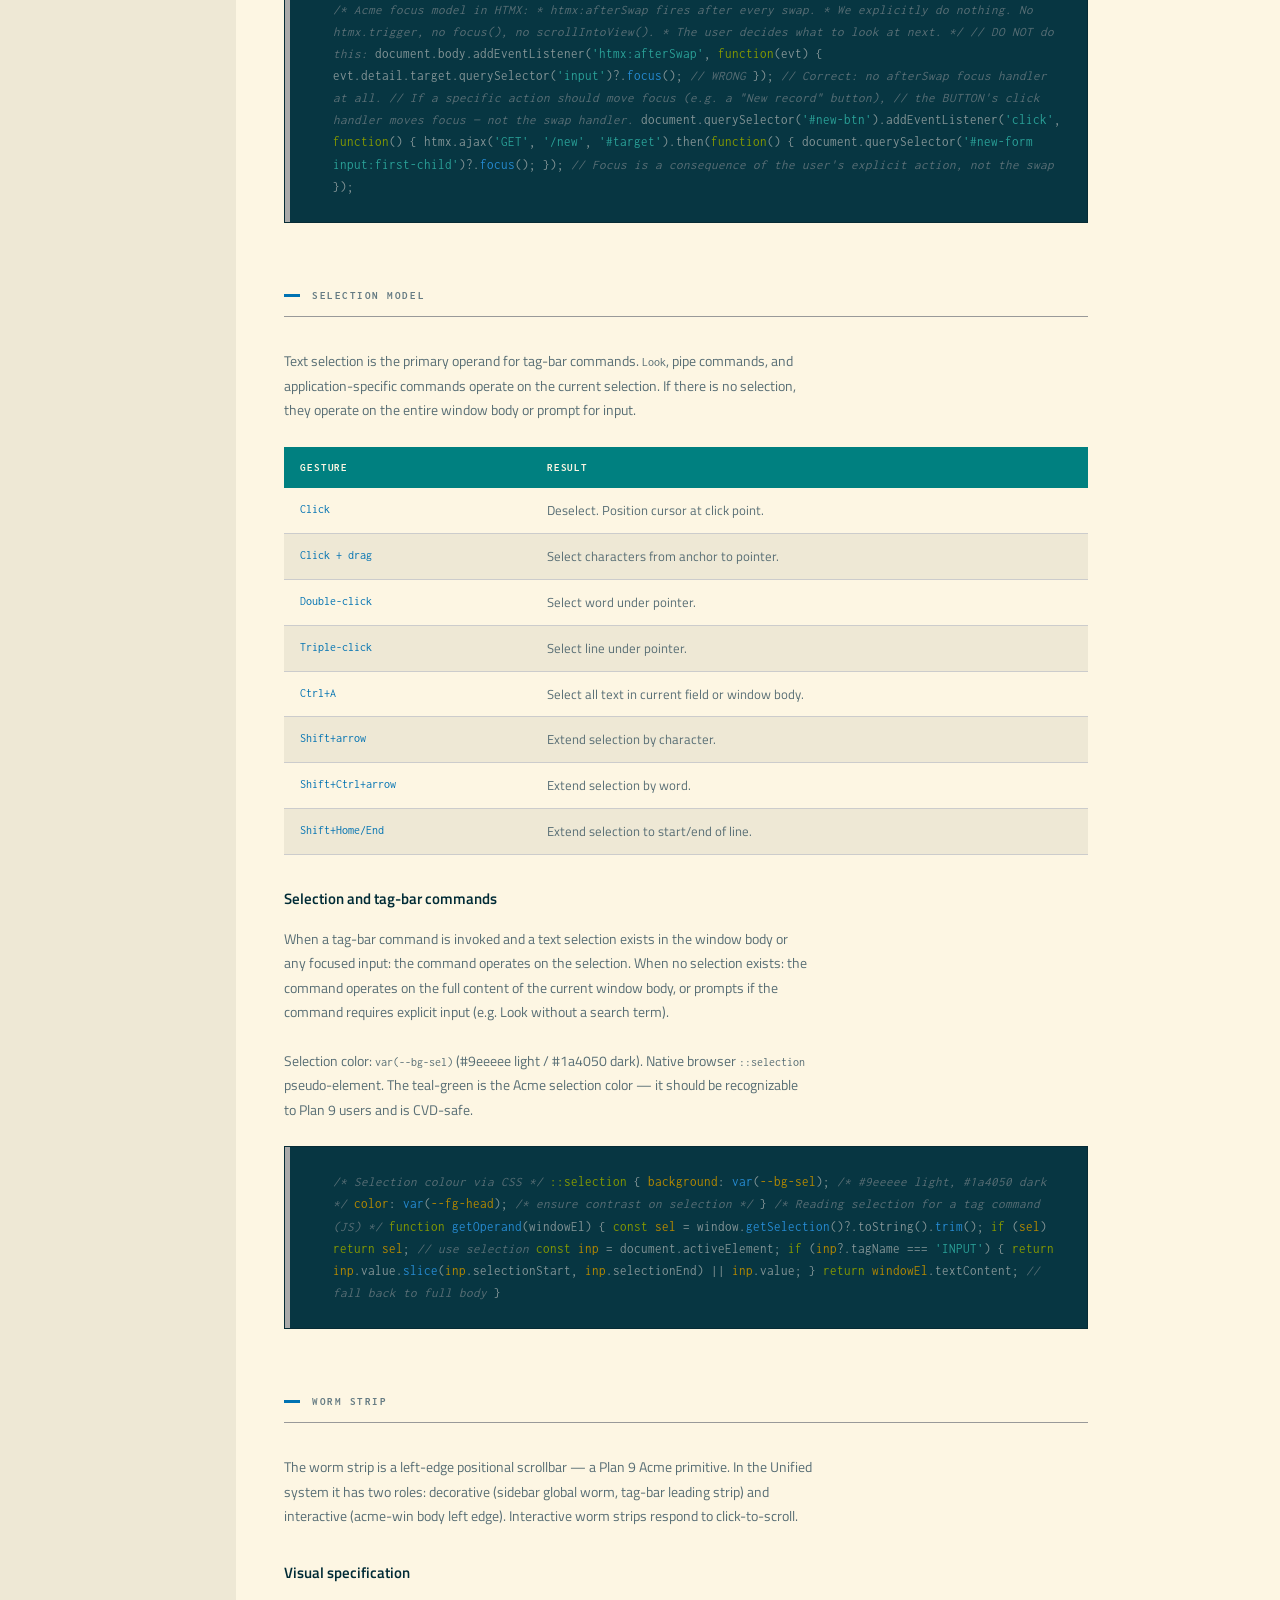
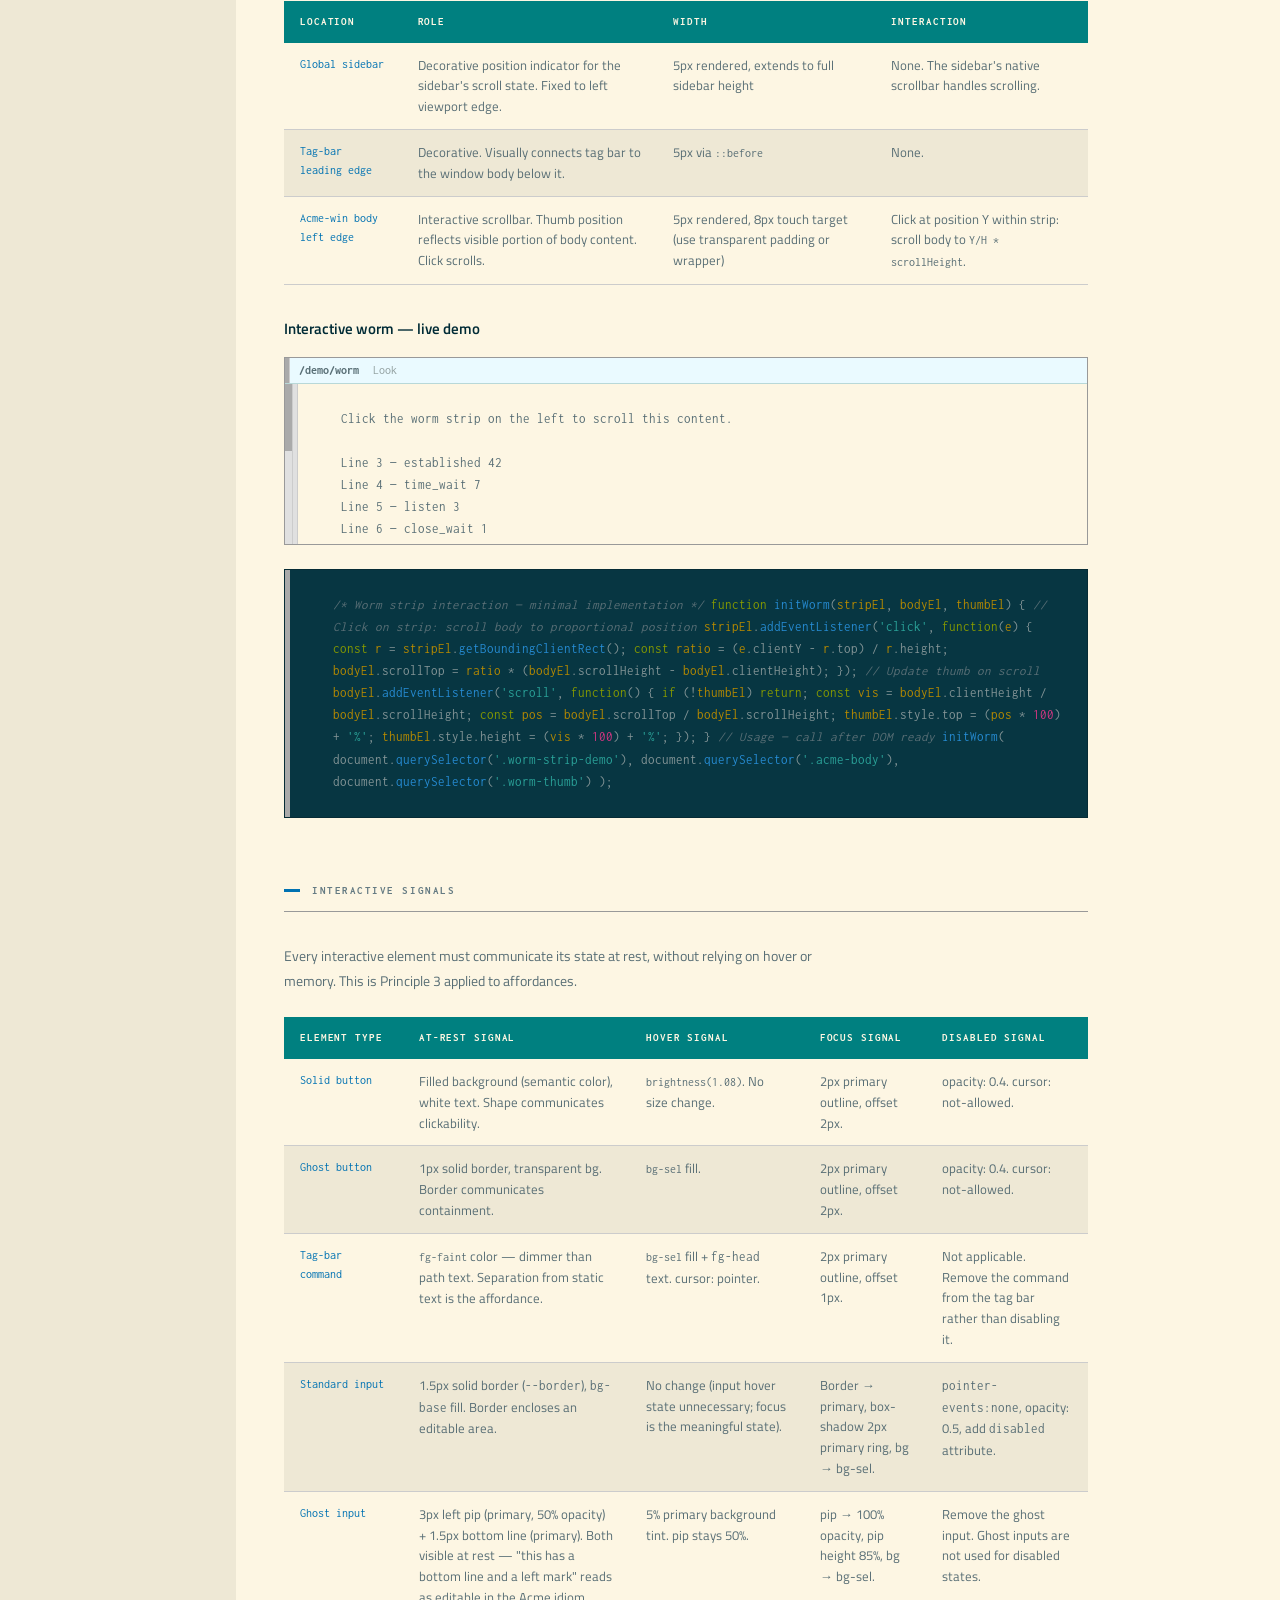
==== commit 36c1d3df: "feat: complete all outstanding spec content items cua.html: - Remove 'If you want to' nav block from" ====
--- a/cua.html
+++ b/cua.html
@@ -301,6 +301,8 @@
     <a class="nav-link" href="#htmx-cua"><span class="nav-dot" style="background:var(--oi-orange)" aria-hidden="true"></span>HTMX interaction</a>
 
     <a class="nav-link" href="#advancement"><span class="nav-dot" style="background:var(--oi-green)" aria-hidden="true"></span>Advancement</a>
+    <a class="nav-link" href="#content-guidelines"><span class="nav-dot" style="background:var(--sol-cyan)" aria-hidden="true"></span>Content guidelines</a>
+    <a class="nav-link" href="#tooltip"><span class="nav-dot" style="background:var(--sol-cyan)" aria-hidden="true"></span>Tooltip</a>
     <a class="nav-link" href="#conformance"><span class="nav-dot" style="background:var(--oi-green)" aria-hidden="true"></span>Conformance</a>
     <a class="nav-link" href="#agents"><span class="nav-dot" style="background:var(--oi-pink)" aria-hidden="true"></span>Agent / util tier</a>
   </div>
@@ -377,17 +379,7 @@
       <tr><td class="key">Engagement (formerly suitability for individualisation)</td><td>Tag-bar command vocabulary is extensible per application. Branding layer (--bg-titlebar, --primary) is overridable. Font-size is rem-based, respecting user system preferences.</td><td>Usage rules, token layer, font-size rem</td></tr>
     </tbody>
   </table>
-  <div class="demo mb-6" style="background:var(--bg-tag);border-color:var(--border-tag)">
-    <div class="text-mono text-xs text-upper fg-faint mb-3" style="letter-spacing:.12em">If you want to&hellip;</div>
-    <div style="display:grid;grid-template-columns:1fr 1fr;gap:var(--sp-2)">
-      <div class="text-mono text-base"><span class="fg-primary">&rarr;</span> <a href="#mouse">Understand click behaviour</a></div>
-      <div class="text-mono text-base"><span class="fg-primary">&rarr;</span> <a href="#keyboard">Find a keyboard shortcut</a></div>
-      <div class="text-mono text-base"><span class="fg-primary">&rarr;</span> <a href="#tagbar">Build a tag bar</a></div>
-      <div class="text-mono text-base"><span class="fg-primary">&rarr;</span> <a href="#commands">Look up a command name</a></div>
-      <div class="text-mono text-base"><span class="fg-primary">&rarr;</span> <a href="#focus">Understand HTMX focus rules</a></div>
-      <div class="text-mono text-base"><span class="fg-primary">&rarr;</span> <a href="#conformance">Check conformance</a></div>
-    </div>
-  </div>
+  
 
   <div class="decision" style="border-color:var(--sol-cyan)">
     <div class="decision-head" style="color:var(--sol-cyan)">Decision 1 &mdash; Mouse model: Acme-inspired B1/B2 <span class="badge badge-ok" style="font-size:0.625rem;vertical-align:middle;margin-left:0.5rem">ADR-001 &middot; decided &middot; 2026-Q2</span></div>
@@ -1096,7 +1088,7 @@
 
 
   <div class="ssub">HTMX fragment type vocabulary</div>
-  <p class="prose">HTMX responses return HTML fragments. The Unified system defines four fragment types via <code style="font-family:var(--font-mono);font-size:0.75rem">data-fragment-type</code> attribute. This vocabulary enables agents to classify and process fragments correctly without parsing content.</p>
+  <p class="prose">HTMX responses return HTML fragments. The Unified system defines four fragment types via the <code style="font-family:var(--font-mono);font-size:0.75rem">data-fragment-type</code> attribute on the outermost element of each response fragment. Servers <strong>MUST</strong> annotate every fragment with its type. Clients <strong>MUST NOT</strong> infer fragment type from content structure alone. Agents processing HTMX responses <strong>MUST</strong> use this attribute to classify fragments before acting on them.</p>
   <table class="spec-table">
     <thead><tr><th>data-fragment-type</th><th>Description</th><th>Primary hx-swap</th><th>May include OOB</th></tr></thead>
     <tbody>
@@ -1198,6 +1190,21 @@
     Create one at &lt;<span class="fg-syn-kw">a</span> <span class="fg-syn-var">href</span>=<span class="fg-syn-str">"/zones/new"</span>&gt;/zones/new&lt;/<span class="fg-syn-kw">a</span>&gt;.
   &lt;/<span class="fg-syn-kw">span</span>&gt;
 &lt;/<span class="fg-syn-kw">div</span>&gt;</div>
+
+
+  <div class="ssub">Path conventions by deployment context</div>
+  <p class="prose">Tag-bar paths are identifiers, not filesystem paths — the rendering environment maps them to resources. The convention differs by deployment context.</p>
+  <table class="spec-table">
+    <thead><tr><th>Context</th><th>Path convention</th><th>Example</th></tr></thead>
+    <tbody>
+      <tr><td class="key">HTMX web app</td><td>URL path segments. Matches server routing.</td><td><code style="font-family:var(--font-mono);font-size:0.75rem">/zones/nfs</code></td></tr>
+      <tr><td class="key">Plan&#160;9 / 9front</td><td>9P namespace path. System resources under <code style="font-family:var(--font-mono);font-size:0.75rem">/sys</code>. User resources under <code style="font-family:var(--font-mono);font-size:0.75rem">/usr</code>. Services under <code style="font-family:var(--font-mono);font-size:0.75rem">/net</code> and <code style="font-family:var(--font-mono);font-size:0.75rem">/srv</code>.</td><td><code style="font-family:var(--font-mono);font-size:0.75rem">/net/tcp/stats</code></td></tr>
+      <tr><td class="key">Static HTML document</td><td>Document section identifier. Matches <code style="font-family:var(--font-mono);font-size:0.75rem">id</code> attribute or logical document path.</td><td><code style="font-family:var(--font-mono);font-size:0.75rem">/sys/unified/cua</code></td></tr>
+      <tr><td class="key">Agent / util tier</td><td>Semantic resource name. The agent resolves it to the appropriate backing store.</td><td><code style="font-family:var(--font-mono);font-size:0.75rem">/report/q2-2026</code></td></tr>
+    </tbody>
+  </table>
+  <p class="prose">XDG base directory conventions (<code style="font-family:var(--font-mono);font-size:0.75rem">$XDG_DATA_HOME</code>, <code style="font-family:var(--font-mono);font-size:0.75rem">$XDG_CONFIG_HOME</code>) apply only to native Linux/BSD desktop deployments of applications built against this system. They do not apply to HTMX web applications or Plan&#160;9 deployments. Browser-based implementations use URL routing exclusively.</p>
+
   <div class="ssub">What agents get</div>
   <table class="spec-table">
     <thead><tr><th>Concern</th><th>Specification</th></tr></thead>
@@ -1228,6 +1235,78 @@
 &lt;/<span class="tkw">form</span>&gt;</div>
 </section>
 
+
+
+<section class="section" id="content-guidelines" data-pagefind-meta="url[id]">
+  <h2 class="sec-title"><span class="sec-title-bar" aria-hidden="true"></span>Content guidelines</h2>
+  <p class="prose">These guidelines apply to UI text only: button labels, tag-bar command names, badge text, input placeholders, error messages, and empty state descriptions. Long-form prose (documentation, reports, generated content) follows the domain convention of the consuming application.</p>
+
+  <div class="ssub">UI text rules</div>
+  <table class="spec-table">
+    <thead><tr><th>Rule</th><th>Correct</th><th>Incorrect</th></tr></thead>
+    <tbody>
+      <tr><td class="key">Sentence case</td><td>Save configuration</td><td>Save Configuration / SAVE CONFIG</td></tr>
+      <tr><td class="key">Verb + noun for actions</td><td>Create zone / Export report</td><td>Zone creation / Report</td></tr>
+      <tr><td class="key">Present tense for status</td><td>Saving&#8230; / Saved</td><td>Save was successful</td></tr>
+      <tr><td class="key">Active voice</td><td>Zone not found</td><td>The zone could not be found</td></tr>
+      <tr><td class="key">Specific errors</td><td>svc:/network/nfs entered maintenance state</td><td>An error occurred</td></tr>
+      <tr><td class="key">No ellipsis in labels</td><td>Search / Look</td><td>Search&#8230; / Look&#8230;</td></tr>
+      <tr><td class="key">No terminal punctuation on labels</td><td>Save configuration</td><td>Save configuration.</td></tr>
+    </tbody>
+  </table>
+
+  <div class="ssub">Placeholder text</div>
+  <p class="prose">Placeholders must describe the expected input format, not repeat the label. They disappear on focus — they are not a substitute for a visible label.</p>
+  <table class="spec-table">
+    <thead><tr><th>Label</th><th>Correct placeholder</th><th>Incorrect placeholder</th></tr></thead>
+    <tbody>
+      <tr><td>Hostname</td><td>klaxon.dapla.net</td><td>Enter hostname / Hostname</td></tr>
+      <tr><td>Zone name</td><td>zone-nfs</td><td>Enter zone name</td></tr>
+      <tr><td>Search</td><td>&#47;sys&#47;unified&#47;</td><td>Search&#8230;</td></tr>
+    </tbody>
+  </table>
+
+  <div class="ssub">Agentic output register</div>
+  <p class="prose">When an agentic workforce generates content for insertion into Unified-system interfaces, a different register applies. This is not a style guide for human writers — it is a prompt contract for AI-generated surface text.</p>
+  <table class="spec-table">
+    <thead><tr><th>Surface</th><th>Register</th><th>Source of truth</th></tr></thead>
+    <tbody>
+      <tr><td class="key">Tag-bar path</td><td>Filesystem path or URL convention. No spaces. Lowercase.</td><td>Application routing layer</td></tr>
+      <tr><td class="key">Tag-bar command</td><td>Title-cased single word from command registry. No agent-invented commands.</td><td>CUA command registry</td></tr>
+      <tr><td class="key">Badge text</td><td>One or two words, sentence case, present tense: <code style="font-family:var(--font-mono);font-size:0.75rem">saving</code>, <code style="font-family:var(--font-mono);font-size:0.75rem">saved</code>, <code style="font-family:var(--font-mono);font-size:0.75rem">draft</code>.</td><td>Semantic token state</td></tr>
+      <tr><td class="key">Error messages</td><td>Specific, actionable, present tense. Name the resource and the condition. No stack traces in UI text.</td><td>Server error payload</td></tr>
+      <tr><td class="key">Empty state explanation</td><td>State what is empty, present tense: <code style="font-family:var(--font-mono);font-size:0.75rem">No zones configured.</code></td><td>Application data layer</td></tr>
+    </tbody>
+  </table>
+</section>
+
+
+<section class="section" id="tooltip" data-pagefind-meta="url[id]">
+  <h2 class="sec-title"><span class="sec-title-bar" aria-hidden="true"></span>Tooltip</h2>
+  <p class="prose">A tooltip is a plain-text label that appears on hover or keyboard focus to supplement an affordance. It is never the sole means of communicating an action or state.</p>
+
+  <table class="spec-table">
+    <thead><tr><th>Rule</th><th>Specification</th></tr></thead>
+    <tbody>
+      <tr><td class="key">Content</td><td>Plain text only. No HTML, no icons, no formatted content. Maximum 80 characters.</td></tr>
+      <tr><td class="key">Trigger</td><td>Appears after 500ms hover or on <span class="kbd">Tab</span> focus. Disappears immediately on pointer leave or blur.</td></tr>
+      <tr><td class="key">Not sole affordance</td><td>Every element with a tooltip MUST also communicate its function through visible text or a defined ARIA label. A tooltip on an icon-only button is not sufficient — the button MUST have <code style="font-family:var(--font-mono);font-size:0.75rem">aria-label</code>.</td></tr>
+      <tr><td class="key">Implementation</td><td>Use the native <code style="font-family:var(--font-mono);font-size:0.75rem">title</code> attribute for simple cases. For interactive tooltips, use <code style="font-family:var(--font-mono);font-size:0.75rem">role="tooltip"</code> with <code style="font-family:var(--font-mono);font-size:0.75rem">aria-describedby</code>.</td></tr>
+      <tr><td class="key">Disabled state</td><td>Tooltips on disabled elements SHOULD explain why the element is disabled: <code style="font-family:var(--font-mono);font-size:0.75rem">title="Put requires a saved path"</code>.</td></tr>
+      <tr><td class="key">No animation</td><td>Tooltips appear and disappear instantaneously. No fade, no slide.</td></tr>
+    </tbody>
+  </table>
+
+  <div class="code-block">
+<span class="fg-syn-cmt">&lt;!-- Native title — sufficient for simple supplementary text --&gt;</span>
+&lt;<span class="fg-syn-kw">button</span> <span class="fg-syn-var">class</span>=<span class="fg-syn-str">"tag-cmd"</span>
+        <span class="fg-syn-var">title</span>=<span class="fg-syn-str">"Alt+G — fetch content from server"</span>&gt;Get&lt;/<span class="fg-syn-kw">button</span>&gt;
+
+<span class="fg-syn-cmt">&lt;!-- Accessible tooltip for complex cases --&gt;</span>
+&lt;<span class="fg-syn-kw">button</span> <span class="fg-syn-var">aria-describedby</span>=<span class="fg-syn-str">"tip-put"</span>&gt;<span class="fg-syn-kw">&lt;u&gt;P&lt;/u&gt;</span>ut&lt;/<span class="fg-syn-kw">button</span>&gt;
+&lt;<span class="fg-syn-kw">span</span> <span class="fg-syn-var">role</span>=<span class="fg-syn-str">"tooltip"</span> <span class="fg-syn-var">id</span>=<span class="fg-syn-str">"tip-put"</span>
+      <span class="fg-syn-var">style</span>=<span class="fg-syn-str">"position:absolute;clip:rect(0 0 0 0)"</span>&gt;Save window content to server (Alt+P)&lt;/<span class="fg-syn-kw">span</span>&gt;</div>
+</section>
 
 <section class="section" id="conformance" data-pagefind-meta="url[id]">
   <h2 class="sec-title"><span class="sec-title-bar" aria-hidden="true"></span>Conformance criteria</h2>
